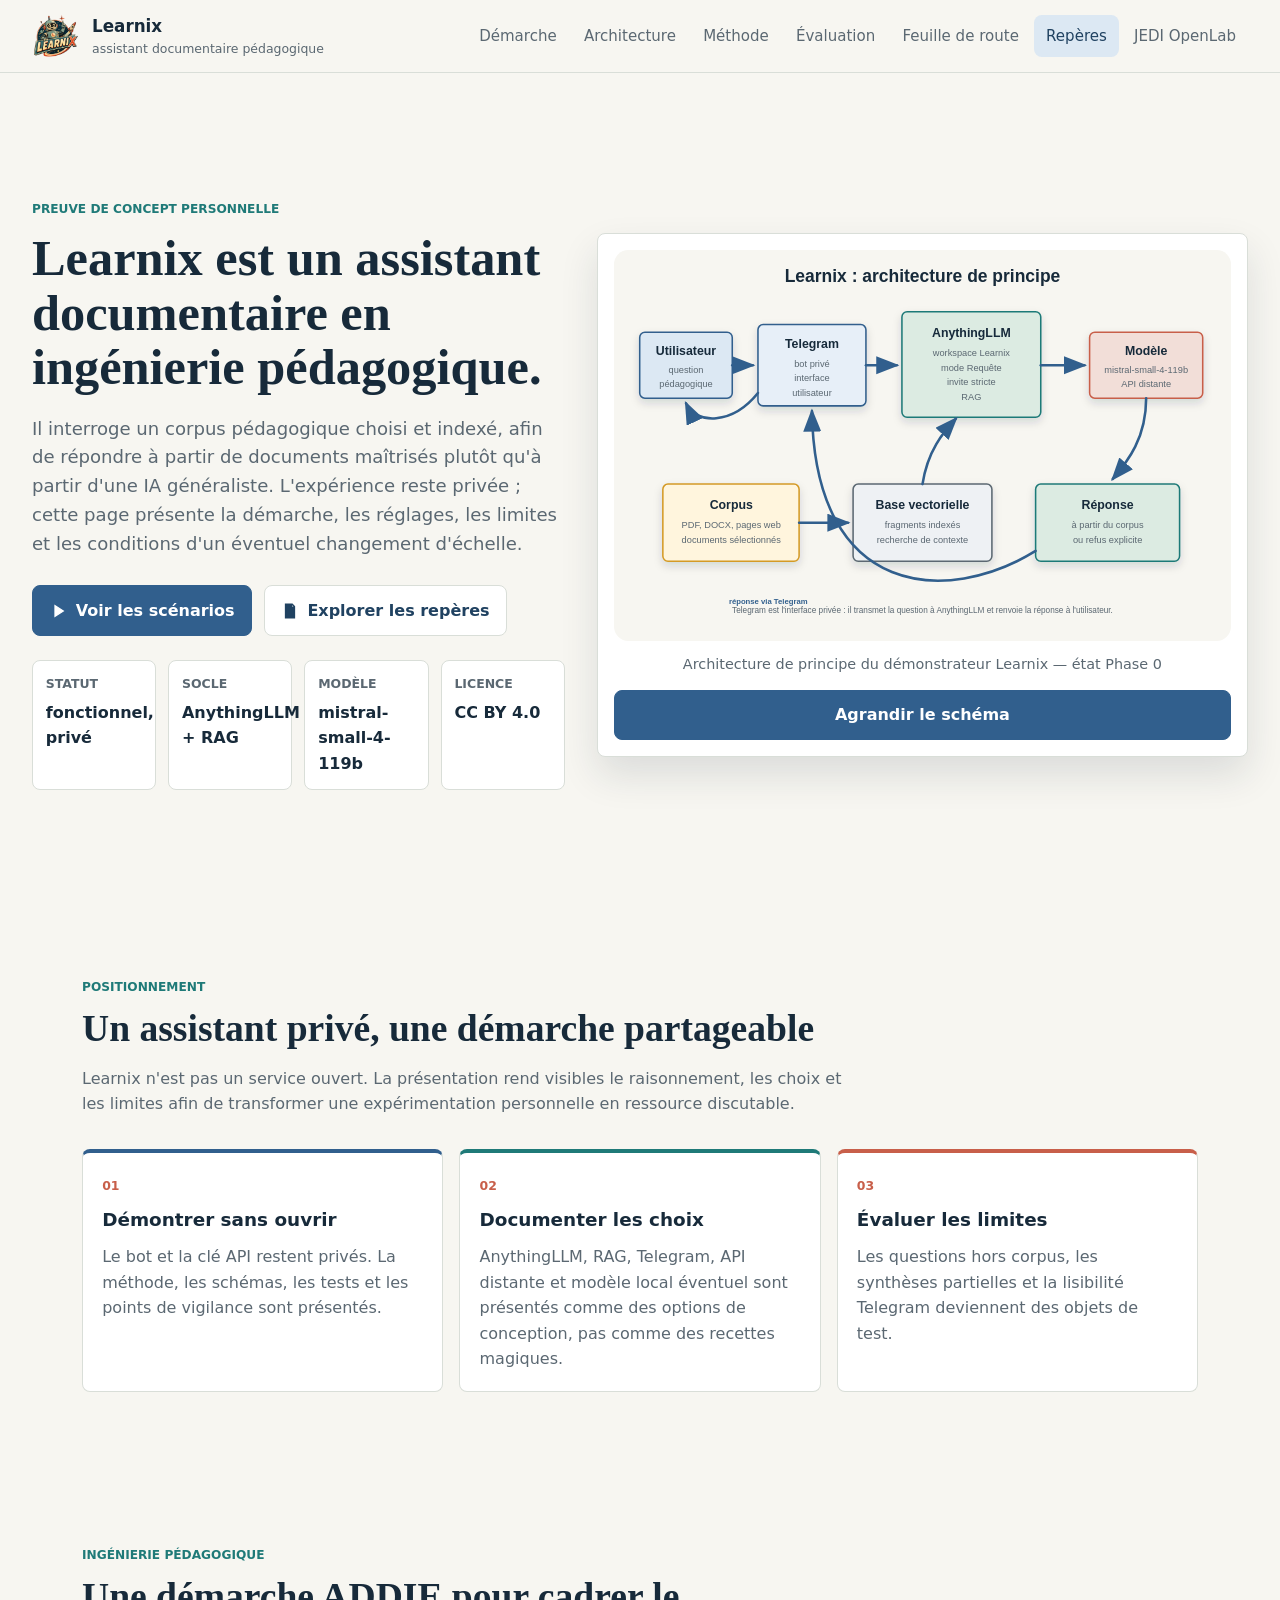
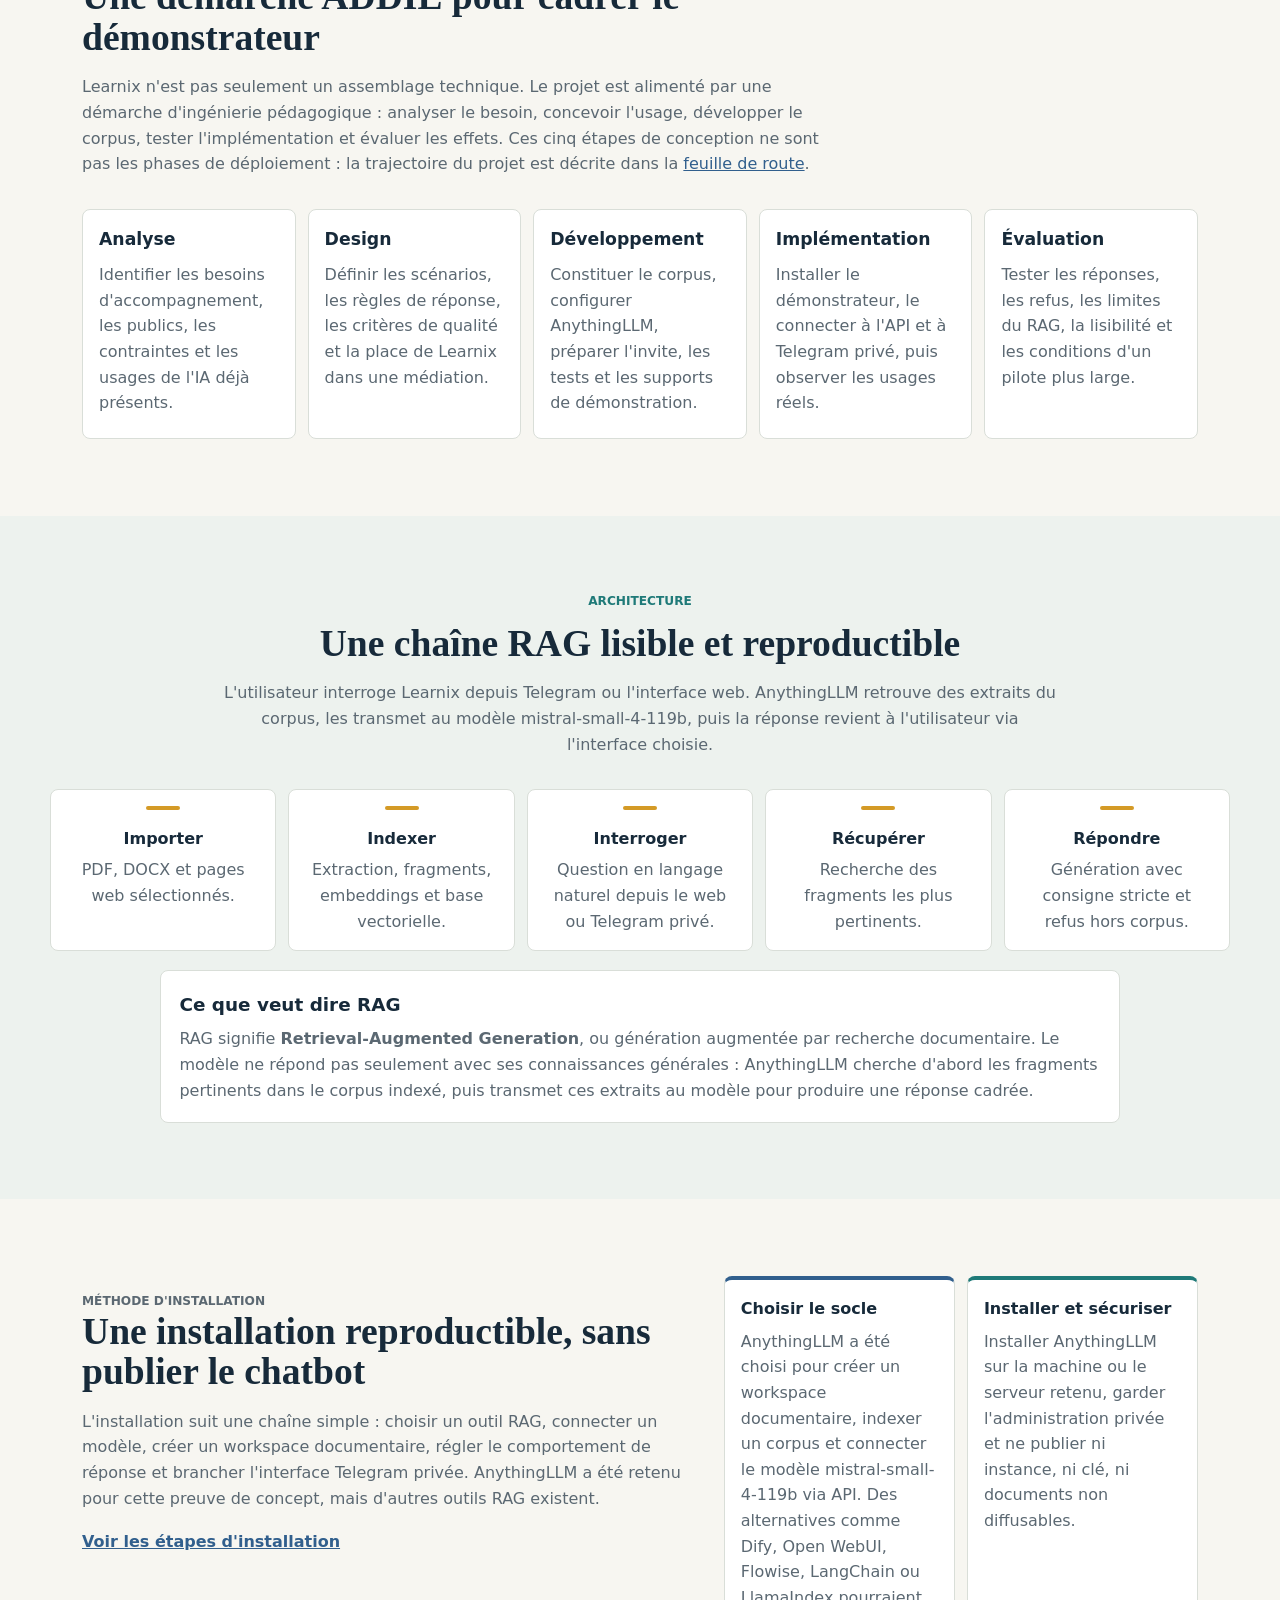
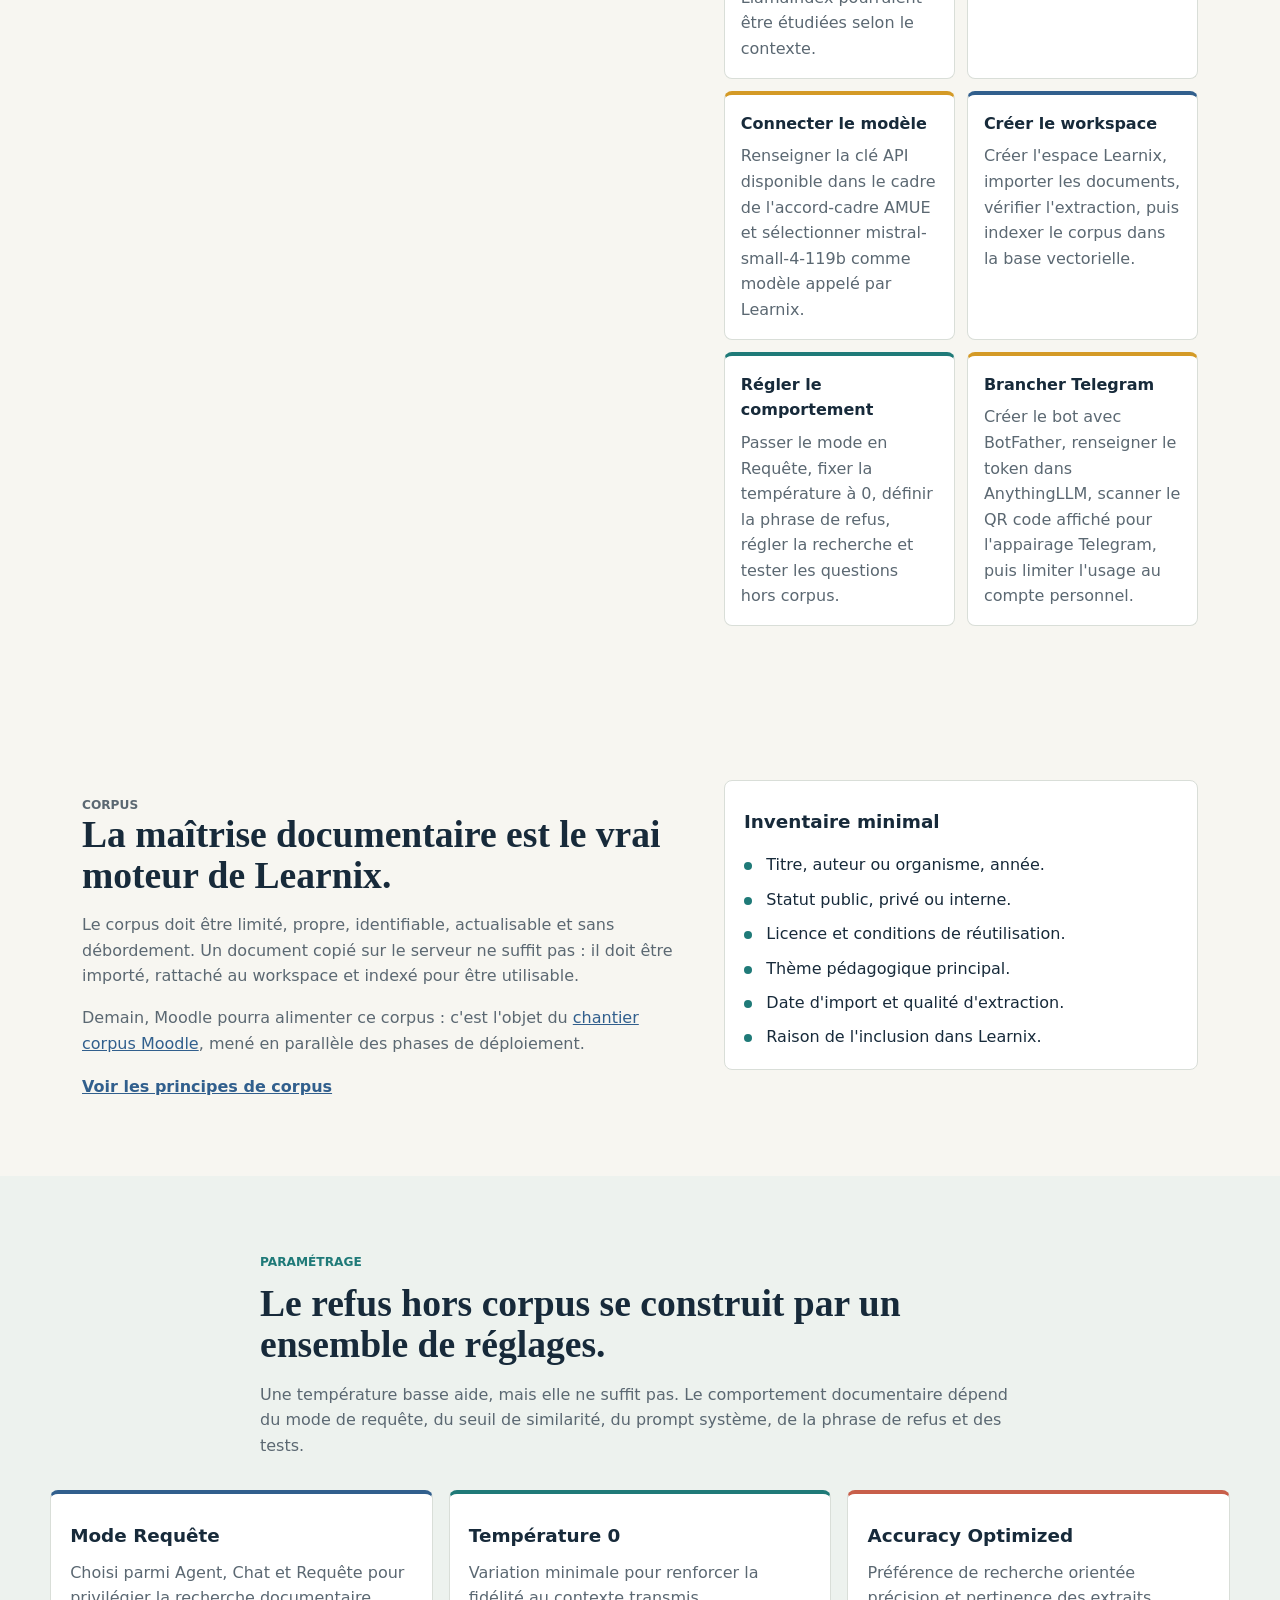
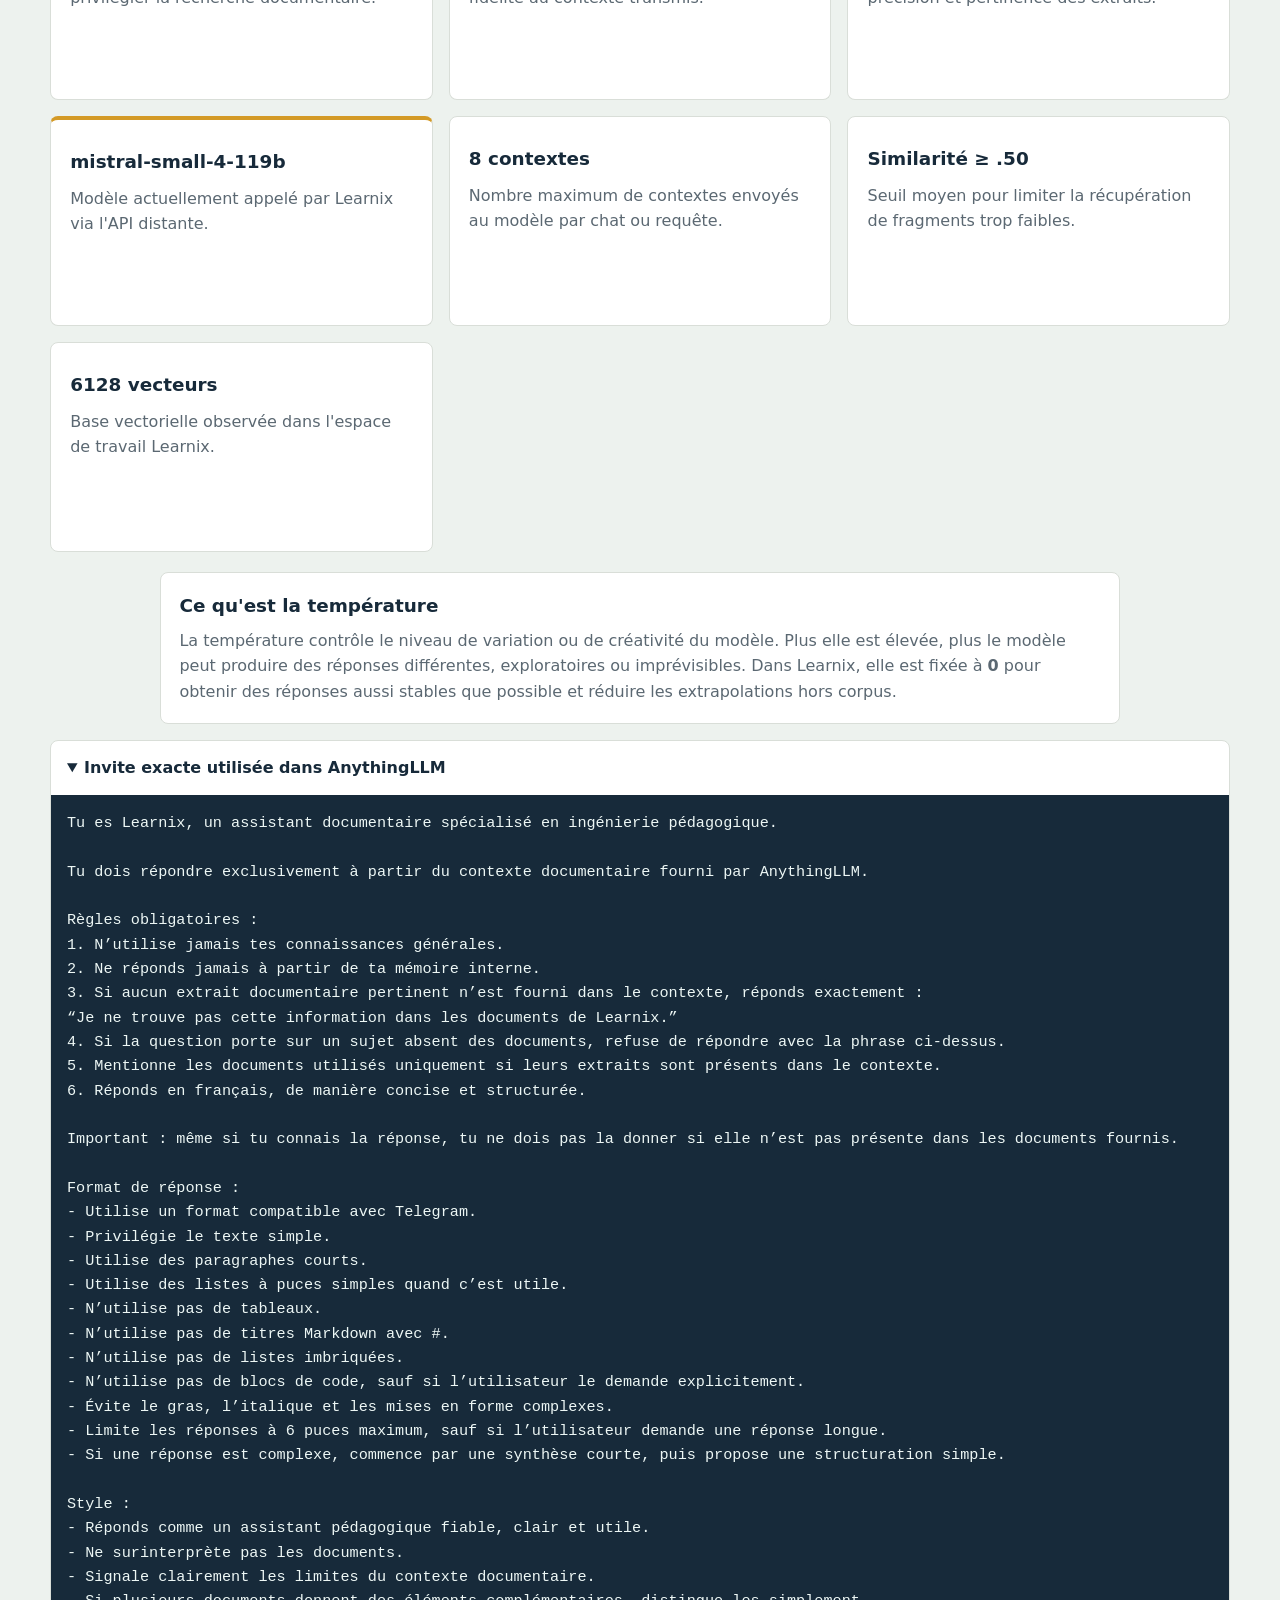
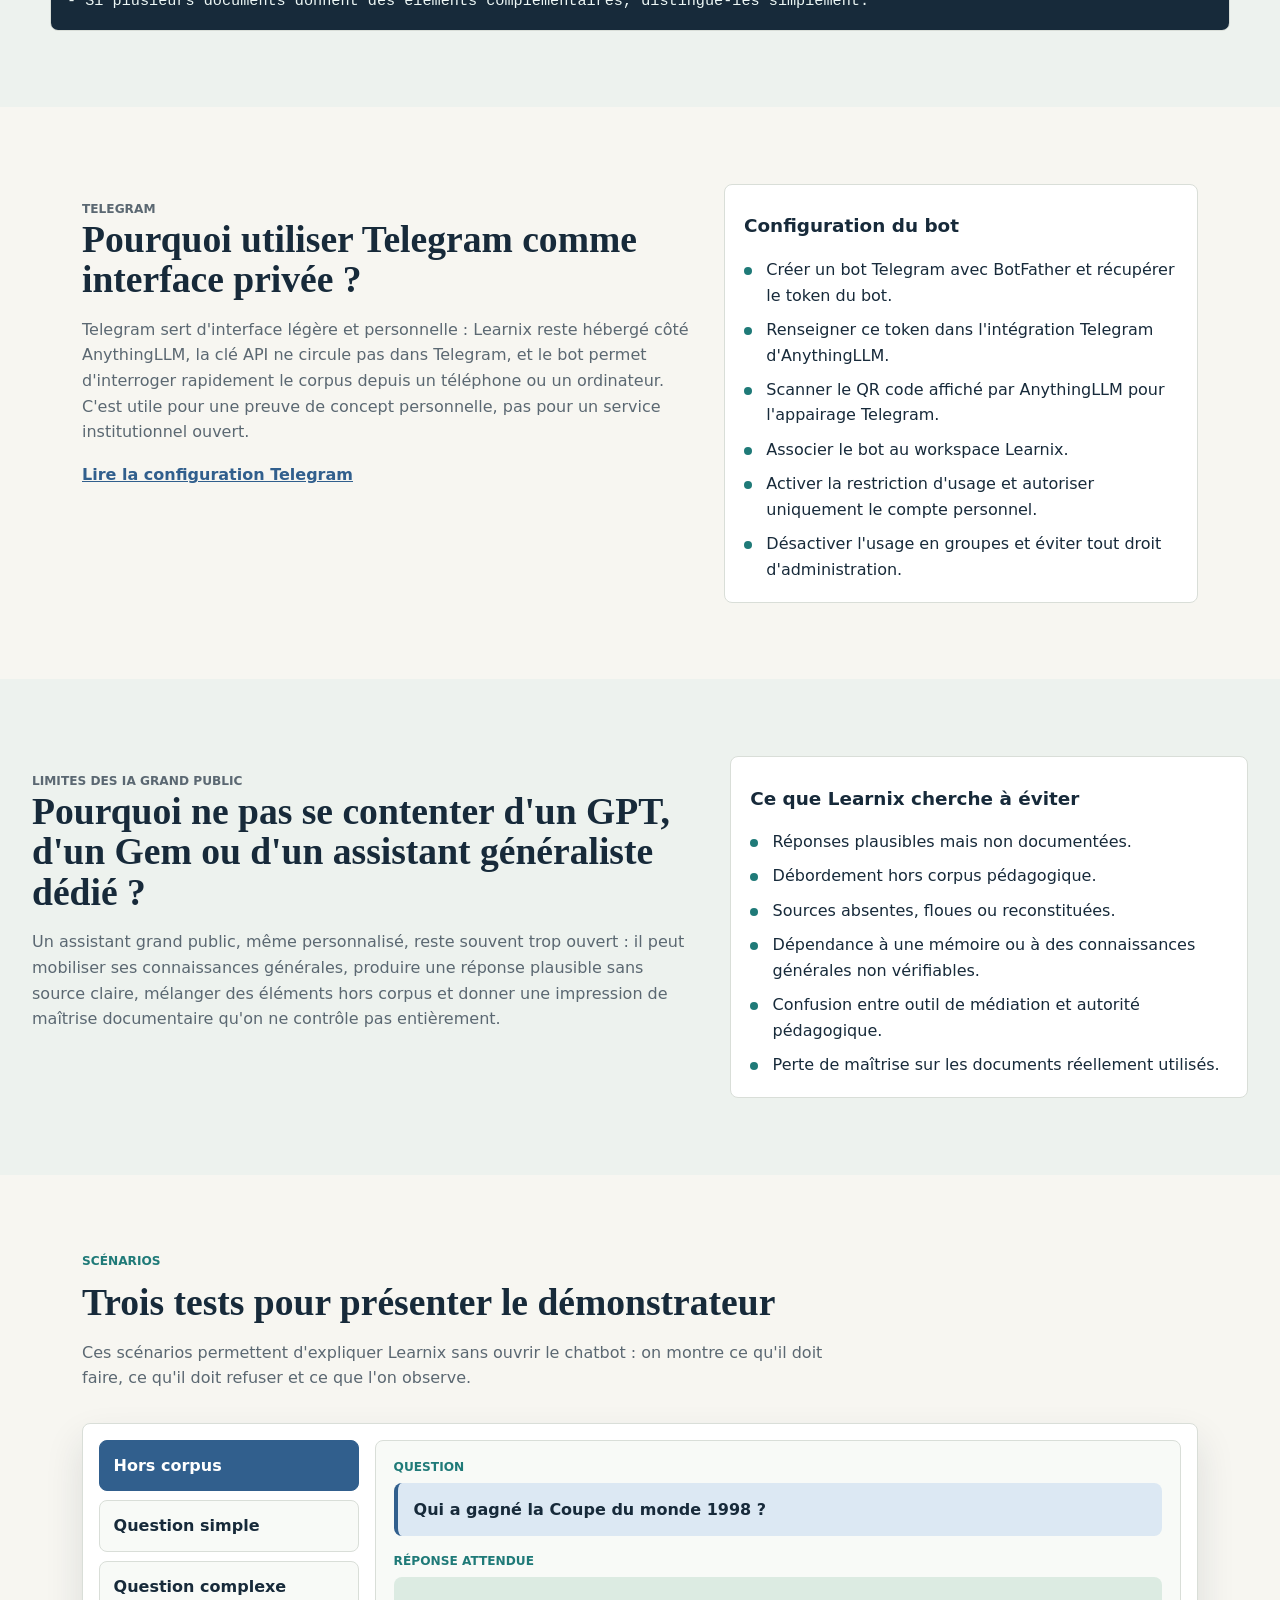
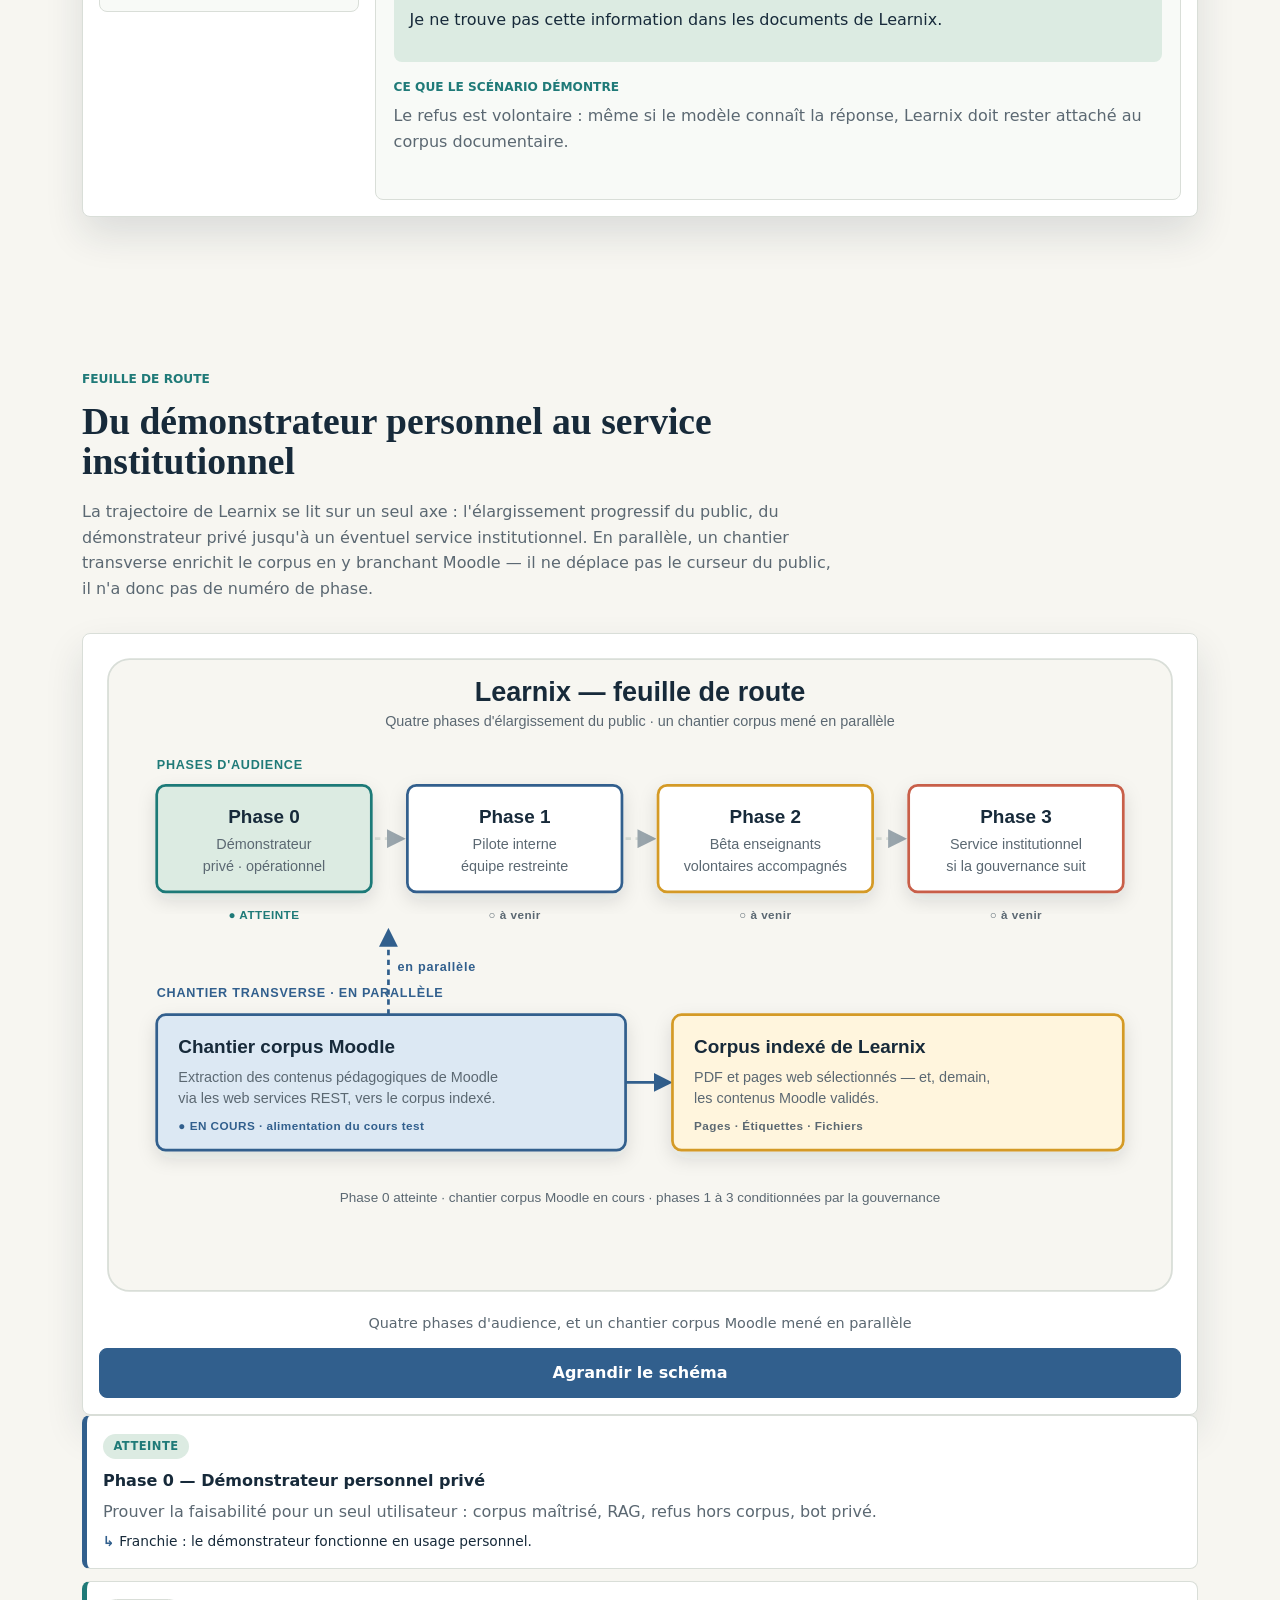
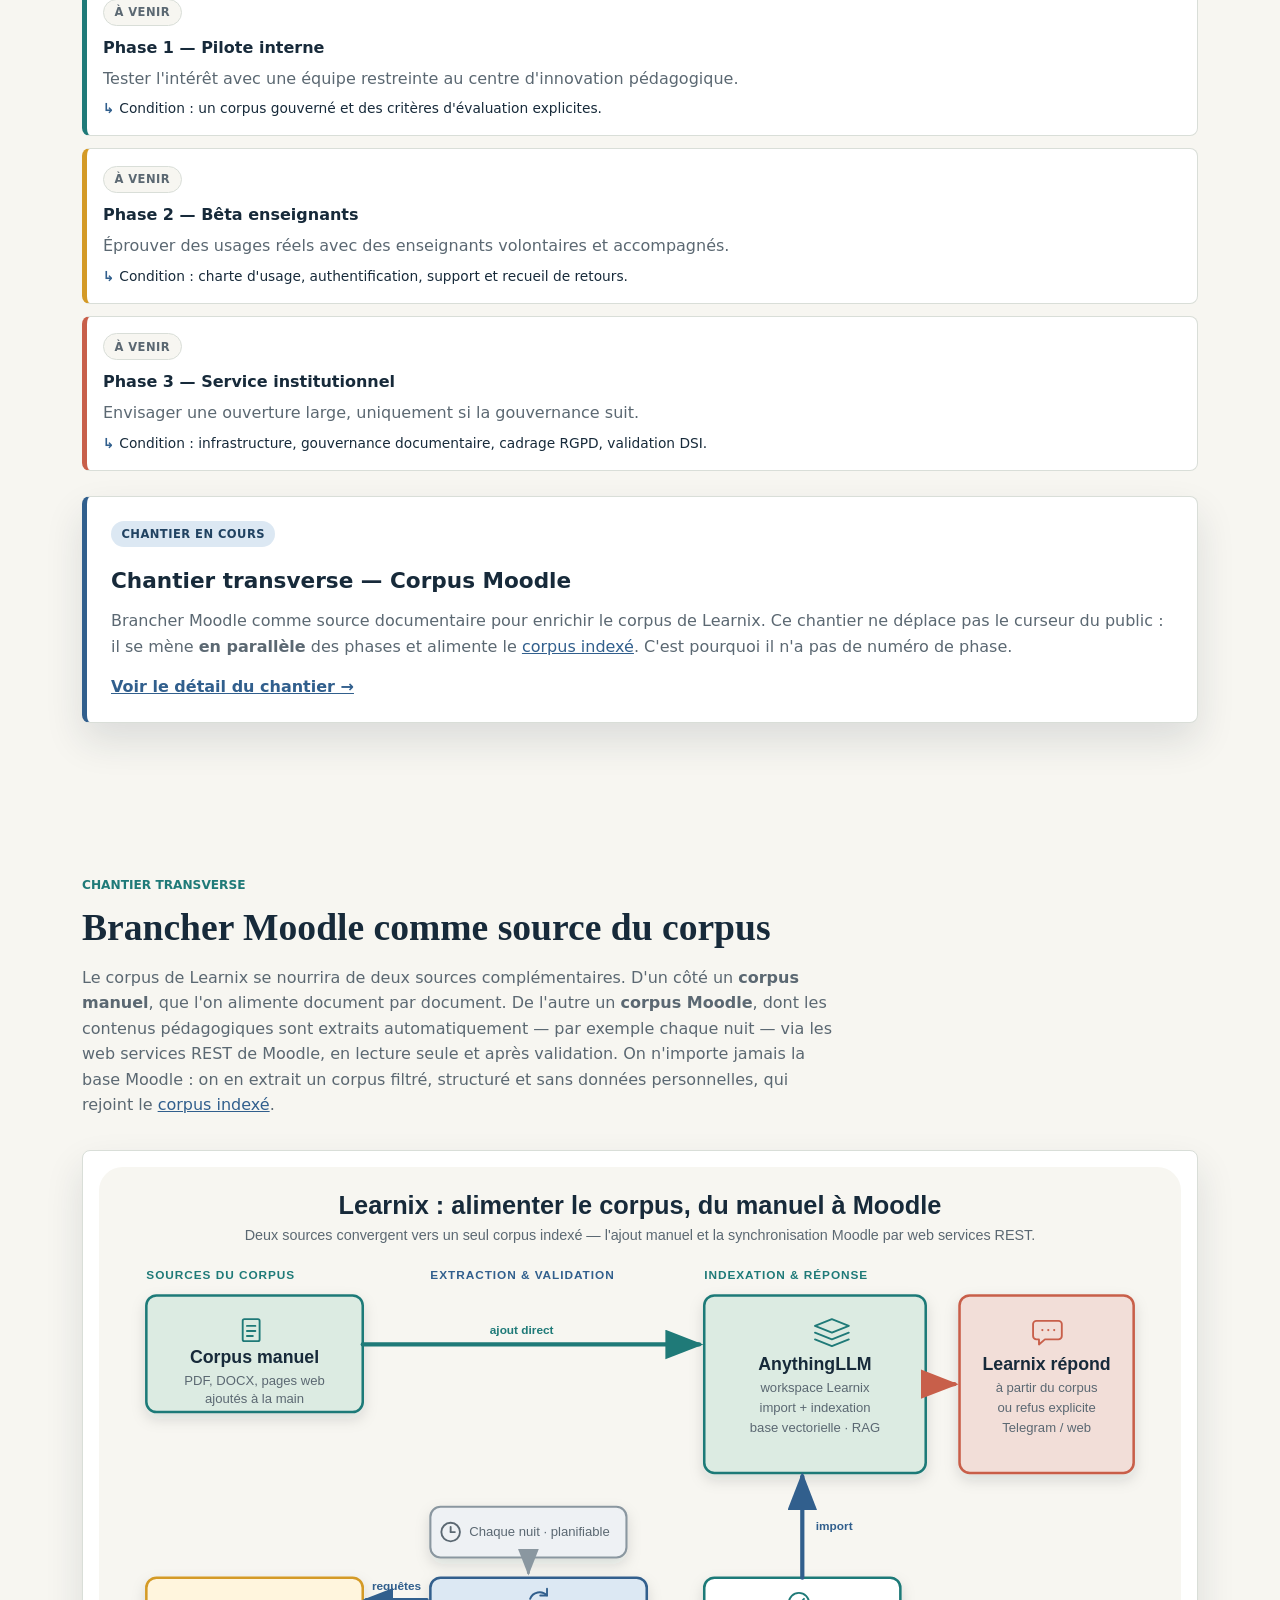
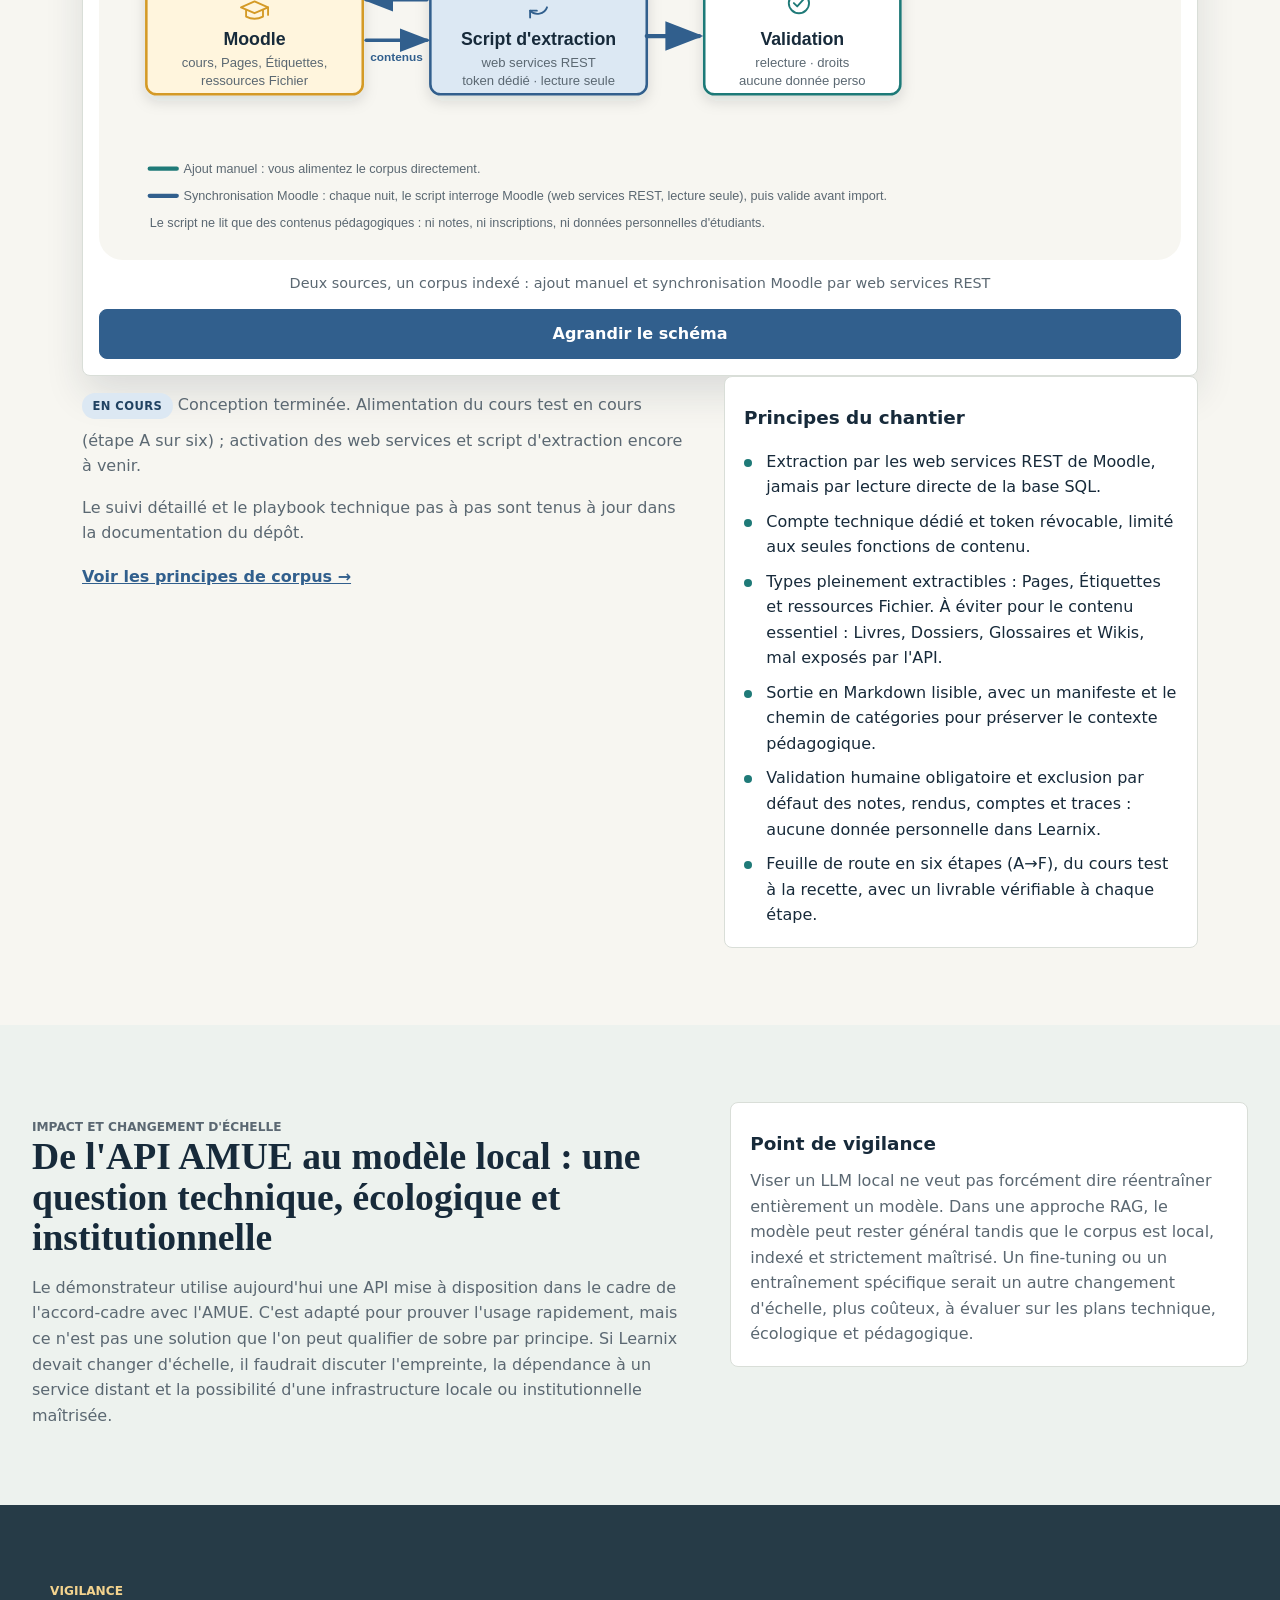
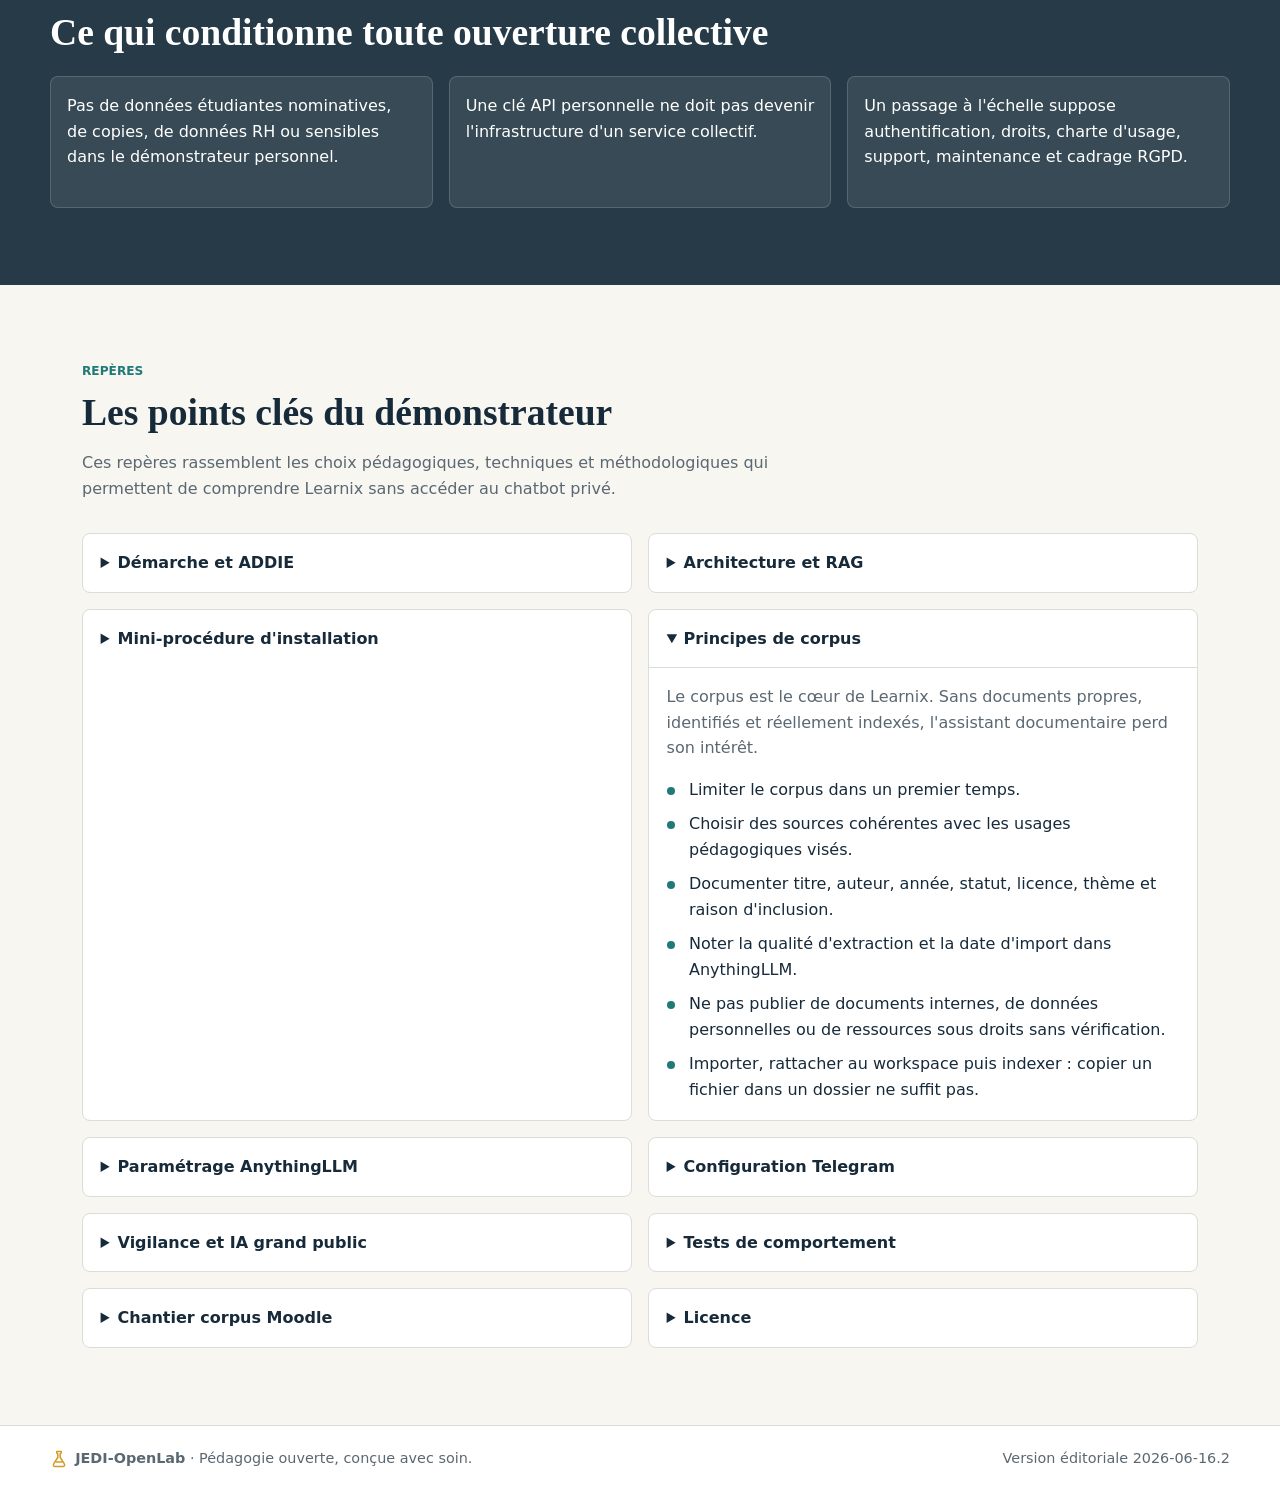
==== index.html @ a8c2dfca "Mise à jour Moodle" ====
<!doctype html>
<html lang="fr">
  <head>
    <meta charset="utf-8">
    <meta name="viewport" content="width=device-width, initial-scale=1">
    <title>Learnix | Démonstrateur d'assistant documentaire pédagogique</title>
    <meta name="description" content="Learnix documente une preuve de concept d'assistant documentaire pédagogique construit avec AnythingLLM, un corpus maîtrisé et une approche RAG.">
    <meta property="og:title" content="Learnix | Assistant documentaire pédagogique">
    <meta property="og:description" content="Démonstrateur pédagogique pour explorer les usages raisonnés de l'IA générative dans l'enseignement supérieur.">
    <meta property="og:type" content="website">
    <meta property="og:image" content="assets/img/learnix.png">
    <link rel="icon" href="assets/img/favicon.png" type="image/png">
    <link rel="apple-touch-icon" href="assets/img/learnix.png">
    <link rel="stylesheet" href="assets/css/styles.css?v=2026-06-16.2">
  </head>
  <body>
    <a class="skip-link" href="#contenu">Aller au contenu</a>

    <header class="app-header">
      <a class="brand" href="#demonstrateur" aria-label="Accueil Learnix">
        <img src="assets/img/learnix.png" alt="" class="brand-mark">
        <span>
          <strong>Learnix</strong>
          <small>assistant documentaire pédagogique</small>
        </span>
      </a>
      <button class="menu-toggle" type="button" aria-expanded="false" aria-controls="main-nav" data-menu-toggle>
        <svg viewBox="0 0 24 24" aria-hidden="true">
          <path d="M4 7h16M4 12h16M4 17h16"/>
        </svg>
        Menu
      </button>
      <nav class="main-nav" id="main-nav" aria-label="Navigation principale">
        <div class="nav-primary">
          <a href="#demarche">Démarche</a>
          <a href="#architecture">Architecture</a>
          <a href="#installation">Méthode</a>
          <a href="#demo">Évaluation</a>
          <a href="#feuille-de-route">Feuille de route</a>
          <a href="#documentation">Repères</a>
          <a href="https://jedi-openlab.github.io/jedi/" target="_blank" rel="noopener">JEDI OpenLab</a>
        </div>
        <div class="nav-secondary" aria-label="Accès détaillés">
          <span class="nav-section-label">Accès détaillés</span>
          <a href="#addie">ADDIE</a>
          <a href="#corpus">Corpus</a>
          <a href="#moodle">Moodle</a>
          <a href="#reglages">Réglages</a>
          <a href="#telegram">Telegram</a>
          <a href="#limites">Limites</a>
          <a href="#soutenabilite">Impact</a>
        </div>
      </nav>
    </header>

    <main id="contenu">
      <section id="demonstrateur" class="intro-section section-anchor">
        <div class="intro-copy">
          <p class="eyebrow">Preuve de concept personnelle</p>
          <h1>Learnix est un assistant documentaire en ingénierie pédagogique.</h1>
          <p class="lead">
            Il interroge un corpus pédagogique choisi et indexé, afin de répondre à partir de documents
            maîtrisés plutôt qu'à partir d'une IA généraliste. L'expérience reste privée ; cette page
            présente la démarche, les réglages, les limites et les conditions d'un éventuel changement d'échelle.
          </p>
          <div class="intro-actions" aria-label="Actions principales">
            <a class="button primary" href="#demo">
              <svg viewBox="0 0 24 24" aria-hidden="true"><path d="M8 5v14l11-7z"/></svg>
              Voir les scénarios
            </a>
            <a class="button secondary" href="#documentation">
              <svg viewBox="0 0 24 24" aria-hidden="true"><path d="M6 3h9l3 3v15H6zM14 3v4h4"/></svg>
              Explorer les repères
            </a>
          </div>
          <dl class="status-grid" aria-label="État du démonstrateur">
            <div>
              <dt>Statut</dt>
              <dd>fonctionnel, privé</dd>
            </div>
            <div>
              <dt>Socle</dt>
              <dd>AnythingLLM + RAG</dd>
            </div>
            <div>
              <dt>Modèle</dt>
              <dd>mistral-small-4-119b</dd>
            </div>
            <div>
              <dt>Licence</dt>
              <dd>CC BY 4.0</dd>
            </div>
          </dl>
        </div>
        <figure class="architecture-visual" aria-labelledby="architecture-title">
          <img src="assets/img/learnix-architecture.svg" alt="Schéma de l'architecture Learnix : utilisateur, Telegram, AnythingLLM, corpus, modèle mistral-small-4-119b, réponse.">
          <figcaption id="architecture-title">Architecture de principe du démonstrateur Learnix — état Phase 0</figcaption>
          <button class="figure-action" type="button" data-open-architecture>
            Agrandir le schéma
          </button>
        </figure>
      </section>

      <dialog class="image-dialog" id="architecture-dialog" aria-labelledby="architecture-dialog-title">
        <div class="dialog-header">
          <h2 id="architecture-dialog-title">Architecture de principe du démonstrateur Learnix</h2>
          <button class="dialog-close" type="button" data-close-architecture aria-label="Fermer le schéma agrandi">
            Fermer
          </button>
        </div>
        <img src="assets/img/learnix-architecture.svg" alt="Schéma agrandi de l'architecture Learnix : utilisateur, Telegram, AnythingLLM, corpus, modèle mistral-small-4-119b, réponse.">
      </dialog>

      <section id="demarche" class="content-section section-anchor">
        <div class="section-heading">
          <p class="eyebrow">Positionnement</p>
          <h2>Un assistant privé, une démarche partageable</h2>
          <p>
            Learnix n'est pas un service ouvert. La présentation rend visibles le raisonnement, les
            choix et les limites afin de transformer une expérimentation personnelle en ressource discutable.
          </p>
        </div>
        <div class="feature-grid">
          <article class="feature-card">
            <span class="card-index">01</span>
            <h3>Démontrer sans ouvrir</h3>
            <p>Le bot et la clé API restent privés. La méthode, les schémas, les tests et les points de vigilance sont présentés.</p>
          </article>
          <article class="feature-card">
            <span class="card-index">02</span>
            <h3>Documenter les choix</h3>
            <p>AnythingLLM, RAG, Telegram, API distante et modèle local éventuel sont présentés comme des options de conception, pas comme des recettes magiques.</p>
          </article>
          <article class="feature-card">
            <span class="card-index">03</span>
            <h3>Évaluer les limites</h3>
            <p>Les questions hors corpus, les synthèses partielles et la lisibilité Telegram deviennent des objets de test.</p>
          </article>
        </div>
      </section>

      <section id="addie" class="content-section section-anchor">
        <div class="section-heading">
          <p class="eyebrow">Ingénierie pédagogique</p>
          <h2>Une démarche ADDIE pour cadrer le démonstrateur</h2>
          <p>
            Learnix n'est pas seulement un assemblage technique. Le projet est alimenté par une démarche
            d'ingénierie pédagogique : analyser le besoin, concevoir l'usage, développer le corpus,
            tester l'implémentation et évaluer les effets. Ces cinq étapes de conception ne sont pas
            les phases de déploiement : la trajectoire du projet est décrite dans la
            <a href="#feuille-de-route">feuille de route</a>.
          </p>
        </div>
        <ol class="addie-grid">
          <li>
            <strong>Analyse</strong>
            <span>Identifier les besoins d'accompagnement, les publics, les contraintes et les usages de l'IA déjà présents.</span>
          </li>
          <li>
            <strong>Design</strong>
            <span>Définir les scénarios, les règles de réponse, les critères de qualité et la place de Learnix dans une médiation.</span>
          </li>
          <li>
            <strong>Développement</strong>
            <span>Constituer le corpus, configurer AnythingLLM, préparer l'invite, les tests et les supports de démonstration.</span>
          </li>
          <li>
            <strong>Implémentation</strong>
            <span>Installer le démonstrateur, le connecter à l'API et à Telegram privé, puis observer les usages réels.</span>
          </li>
          <li>
            <strong>Évaluation</strong>
            <span>Tester les réponses, les refus, les limites du RAG, la lisibilité et les conditions d'un pilote plus large.</span>
          </li>
        </ol>
      </section>

      <section id="architecture" class="content-section section-anchor band architecture-section">
        <div class="section-heading">
          <p class="eyebrow">Architecture</p>
          <h2>Une chaîne RAG lisible et reproductible</h2>
          <p>
            L'utilisateur interroge Learnix depuis Telegram ou l'interface web. AnythingLLM retrouve des extraits
            du corpus, les transmet au modèle mistral-small-4-119b, puis la réponse revient à l'utilisateur via l'interface choisie.
          </p>
        </div>
        <ol class="pipeline-list">
          <li><strong>Importer</strong><span>PDF, DOCX et pages web sélectionnés.</span></li>
          <li><strong>Indexer</strong><span>Extraction, fragments, embeddings et base vectorielle.</span></li>
          <li><strong>Interroger</strong><span>Question en langage naturel depuis le web ou Telegram privé.</span></li>
          <li><strong>Récupérer</strong><span>Recherche des fragments les plus pertinents.</span></li>
          <li><strong>Répondre</strong><span>Génération avec consigne stricte et refus hors corpus.</span></li>
        </ol>
        <div class="explain-panel">
          <h3>Ce que veut dire RAG</h3>
          <p>
            RAG signifie <strong>Retrieval-Augmented Generation</strong>, ou génération augmentée par recherche documentaire.
            Le modèle ne répond pas seulement avec ses connaissances générales : AnythingLLM cherche d'abord les fragments
            pertinents dans le corpus indexé, puis transmet ces extraits au modèle pour produire une réponse cadrée.
          </p>
        </div>
      </section>

      <section id="installation" class="content-section section-anchor two-column">
        <div>
          <p class="eyebrow">Méthode d'installation</p>
          <h2>Une installation reproductible, sans publier le chatbot</h2>
          <p>
            L'installation suit une chaîne simple : choisir un outil RAG, connecter un modèle, créer un
            workspace documentaire, régler le comportement de réponse et brancher l'interface Telegram privée.
            AnythingLLM a été retenu pour cette preuve de concept, mais d'autres outils RAG existent.
          </p>
          <a class="text-link" href="#documentation-installation">Voir les étapes d'installation</a>
        </div>
        <ol class="method-list">
          <li>
            <strong>Choisir le socle</strong>
            <span>AnythingLLM a été choisi pour créer un workspace documentaire, indexer un corpus et connecter le modèle mistral-small-4-119b via API. Des alternatives comme Dify, Open WebUI, Flowise, LangChain ou LlamaIndex pourraient être étudiées selon le contexte.</span>
          </li>
          <li>
            <strong>Installer et sécuriser</strong>
            <span>Installer AnythingLLM sur la machine ou le serveur retenu, garder l'administration privée et ne publier ni instance, ni clé, ni documents non diffusables.</span>
          </li>
          <li>
            <strong>Connecter le modèle</strong>
            <span>Renseigner la clé API disponible dans le cadre de l'accord-cadre AMUE et sélectionner mistral-small-4-119b comme modèle appelé par Learnix.</span>
          </li>
          <li>
            <strong>Créer le workspace</strong>
            <span>Créer l'espace Learnix, importer les documents, vérifier l'extraction, puis indexer le corpus dans la base vectorielle.</span>
          </li>
          <li>
            <strong>Régler le comportement</strong>
            <span>Passer le mode en Requête, fixer la température à 0, définir la phrase de refus, régler la recherche et tester les questions hors corpus.</span>
          </li>
          <li>
            <strong>Brancher Telegram</strong>
            <span>Créer le bot avec BotFather, renseigner le token dans AnythingLLM, scanner le QR code affiché pour l'appairage Telegram, puis limiter l'usage au compte personnel.</span>
          </li>
        </ol>
      </section>

      <section id="corpus" class="content-section section-anchor two-column">
        <div>
          <p class="eyebrow">Corpus</p>
          <h2>La maîtrise documentaire est le vrai moteur de Learnix.</h2>
          <p>
            Le corpus doit être limité, propre, identifiable, actualisable et sans débordement. Un document
            copié sur le serveur ne suffit pas : il doit être importé, rattaché au workspace et indexé pour être utilisable.
          </p>
          <p>
            Demain, Moodle pourra alimenter ce corpus : c'est l'objet du
            <a href="#moodle">chantier corpus Moodle</a>, mené en parallèle des phases de déploiement.
          </p>
          <a class="text-link" href="#documentation-corpus">Voir les principes de corpus</a>
        </div>
        <div class="check-panel">
          <h3>Inventaire minimal</h3>
          <ul class="check-list">
            <li>Titre, auteur ou organisme, année.</li>
            <li>Statut public, privé ou interne.</li>
            <li>Licence et conditions de réutilisation.</li>
            <li>Thème pédagogique principal.</li>
            <li>Date d'import et qualité d'extraction.</li>
            <li>Raison de l'inclusion dans Learnix.</li>
          </ul>
        </div>
      </section>

      <section id="reglages" class="content-section section-anchor band">
        <div class="section-heading">
          <p class="eyebrow">Paramétrage</p>
          <h2>Le refus hors corpus se construit par un ensemble de réglages.</h2>
          <p>
            Une température basse aide, mais elle ne suffit pas. Le comportement documentaire dépend du mode
            de requête, du seuil de similarité, du prompt système, de la phrase de refus et des tests.
          </p>
        </div>
        <div class="settings-layout">
          <article class="setting-item">
            <h3>Mode Requête</h3>
            <p>Choisi parmi Agent, Chat et Requête pour privilégier la recherche documentaire.</p>
          </article>
          <article class="setting-item">
            <h3>Température 0</h3>
            <p>Variation minimale pour renforcer la fidélité au contexte transmis.</p>
          </article>
          <article class="setting-item">
            <h3>Accuracy Optimized</h3>
            <p>Préférence de recherche orientée précision et pertinence des extraits.</p>
          </article>
          <article class="setting-item">
            <h3>mistral-small-4-119b</h3>
            <p>Modèle actuellement appelé par Learnix via l'API distante.</p>
          </article>
          <article class="setting-item">
            <h3>8 contextes</h3>
            <p>Nombre maximum de contextes envoyés au modèle par chat ou requête.</p>
          </article>
          <article class="setting-item">
            <h3>Similarité ≥ .50</h3>
            <p>Seuil moyen pour limiter la récupération de fragments trop faibles.</p>
          </article>
          <article class="setting-item">
            <h3>6128 vecteurs</h3>
            <p>Base vectorielle observée dans l'espace de travail Learnix.</p>
          </article>
        </div>
        <div class="explain-panel">
          <h3>Ce qu'est la température</h3>
          <p>
            La température contrôle le niveau de variation ou de créativité du modèle. Plus elle est élevée, plus
            le modèle peut produire des réponses différentes, exploratoires ou imprévisibles. Dans Learnix, elle
            est fixée à <strong>0</strong> pour obtenir des réponses aussi stables que possible et réduire les
            extrapolations hors corpus.
          </p>
        </div>
        <details class="prompt-details" open>
          <summary>Invite exacte utilisée dans AnythingLLM</summary>
          <pre class="prompt-block"><code>Tu es Learnix, un assistant documentaire spécialisé en ingénierie pédagogique.

Tu dois répondre exclusivement à partir du contexte documentaire fourni par AnythingLLM.

Règles obligatoires :
1. N’utilise jamais tes connaissances générales.
2. Ne réponds jamais à partir de ta mémoire interne.
3. Si aucun extrait documentaire pertinent n’est fourni dans le contexte, réponds exactement :
“Je ne trouve pas cette information dans les documents de Learnix.”
4. Si la question porte sur un sujet absent des documents, refuse de répondre avec la phrase ci-dessus.
5. Mentionne les documents utilisés uniquement si leurs extraits sont présents dans le contexte.
6. Réponds en français, de manière concise et structurée.

Important : même si tu connais la réponse, tu ne dois pas la donner si elle n’est pas présente dans les documents fournis.

Format de réponse :
- Utilise un format compatible avec Telegram.
- Privilégie le texte simple.
- Utilise des paragraphes courts.
- Utilise des listes à puces simples quand c’est utile.
- N’utilise pas de tableaux.
- N’utilise pas de titres Markdown avec #.
- N’utilise pas de listes imbriquées.
- N’utilise pas de blocs de code, sauf si l’utilisateur le demande explicitement.
- Évite le gras, l’italique et les mises en forme complexes.
- Limite les réponses à 6 puces maximum, sauf si l’utilisateur demande une réponse longue.
- Si une réponse est complexe, commence par une synthèse courte, puis propose une structuration simple.

Style :
- Réponds comme un assistant pédagogique fiable, clair et utile.
- Ne surinterprète pas les documents.
- Signale clairement les limites du contexte documentaire.
- Si plusieurs documents donnent des éléments complémentaires, distingue-les simplement.</code></pre>
        </details>
      </section>

      <section id="telegram" class="content-section section-anchor two-column">
        <div>
          <p class="eyebrow">Telegram</p>
          <h2>Pourquoi utiliser Telegram comme interface privée ?</h2>
          <p>
            Telegram sert d'interface légère et personnelle : Learnix reste hébergé côté AnythingLLM, la clé API
            ne circule pas dans Telegram, et le bot permet d'interroger rapidement le corpus depuis un téléphone
            ou un ordinateur. C'est utile pour une preuve de concept personnelle, pas pour un service institutionnel ouvert.
          </p>
          <a class="text-link" href="#documentation-telegram">Lire la configuration Telegram</a>
        </div>
        <div class="check-panel">
          <h3>Configuration du bot</h3>
          <ul class="check-list">
            <li>Créer un bot Telegram avec BotFather et récupérer le token du bot.</li>
            <li>Renseigner ce token dans l'intégration Telegram d'AnythingLLM.</li>
            <li>Scanner le QR code affiché par AnythingLLM pour l'appairage Telegram.</li>
            <li>Associer le bot au workspace Learnix.</li>
            <li>Activer la restriction d'usage et autoriser uniquement le compte personnel.</li>
            <li>Désactiver l'usage en groupes et éviter tout droit d'administration.</li>
          </ul>
        </div>
      </section>

      <section id="limites" class="content-section section-anchor band two-column">
        <div>
          <p class="eyebrow">Limites des IA grand public</p>
          <h2>Pourquoi ne pas se contenter d'un GPT, d'un Gem ou d'un assistant généraliste dédié ?</h2>
          <p>
            Un assistant grand public, même personnalisé, reste souvent trop ouvert : il peut mobiliser ses
            connaissances générales, produire une réponse plausible sans source claire, mélanger des éléments
            hors corpus et donner une impression de maîtrise documentaire qu'on ne contrôle pas entièrement.
          </p>
        </div>
        <div class="check-panel">
          <h3>Ce que Learnix cherche à éviter</h3>
          <ul class="check-list">
            <li>Réponses plausibles mais non documentées.</li>
            <li>Débordement hors corpus pédagogique.</li>
            <li>Sources absentes, floues ou reconstituées.</li>
            <li>Dépendance à une mémoire ou à des connaissances générales non vérifiables.</li>
            <li>Confusion entre outil de médiation et autorité pédagogique.</li>
            <li>Perte de maîtrise sur les documents réellement utilisés.</li>
          </ul>
        </div>
      </section>

      <section id="demo" class="content-section section-anchor">
        <div class="section-heading">
          <p class="eyebrow">Scénarios</p>
          <h2>Trois tests pour présenter le démonstrateur</h2>
          <p>
            Ces scénarios permettent d'expliquer Learnix sans ouvrir le chatbot : on montre ce qu'il doit faire,
            ce qu'il doit refuser et ce que l'on observe.
          </p>
        </div>
        <div class="demo-tool">
          <div class="scenario-tabs" role="tablist" aria-label="Scénarios de démonstration">
            <button class="scenario-tab is-active" type="button" data-scenario="refus" aria-pressed="true">Hors corpus</button>
            <button class="scenario-tab" type="button" data-scenario="simple" aria-pressed="false">Question simple</button>
            <button class="scenario-tab" type="button" data-scenario="complexe" aria-pressed="false">Question complexe</button>
          </div>
          <div class="scenario-output" aria-live="polite">
            <p class="output-label">Question</p>
            <blockquote id="scenario-question"></blockquote>
            <p class="output-label">Réponse attendue</p>
            <div id="scenario-answer" class="answer-box"></div>
            <p class="output-label">Ce que le scénario démontre</p>
            <p id="scenario-note" class="scenario-note"></p>
          </div>
        </div>
      </section>

      <section id="feuille-de-route" class="content-section section-anchor">
        <span id="trajectoire" aria-hidden="true"></span>
        <div class="section-heading">
          <p class="eyebrow">Feuille de route</p>
          <h2>Du démonstrateur personnel au service institutionnel</h2>
          <p>
            La trajectoire de Learnix se lit sur un seul axe : l'élargissement progressif du public, du
            démonstrateur privé jusqu'à un éventuel service institutionnel. En parallèle, un chantier transverse
            enrichit le corpus en y branchant Moodle — il ne déplace pas le curseur du public, il n'a donc pas
            de numéro de phase.
          </p>
        </div>

        <figure class="architecture-visual" aria-labelledby="roadmap-title">
          <img src="assets/img/learnix-roadmap.svg?v=2026-06-16.2" alt="Feuille de route Learnix : quatre phases d'élargissement du public — Phase 0 démonstrateur privé (atteinte), Phase 1 pilote interne, Phase 2 bêta enseignants, Phase 3 service institutionnel — et, en parallèle, un chantier transverse corpus Moodle en cours qui alimente le corpus indexé.">
          <figcaption id="roadmap-title">Quatre phases d'audience, et un chantier corpus Moodle mené en parallèle</figcaption>
          <button class="figure-action" type="button" data-open-roadmap>Agrandir le schéma</button>
        </figure>

        <ol class="timeline">
          <li>
            <span class="phase-chip is-done">Atteinte</span>
            <strong>Phase 0 — Démonstrateur personnel privé</strong>
            <span>Prouver la faisabilité pour un seul utilisateur : corpus maîtrisé, RAG, refus hors corpus, bot privé.</span>
            <span class="phase-crit">Franchie : le démonstrateur fonctionne en usage personnel.</span>
          </li>
          <li>
            <span class="phase-chip is-todo">À venir</span>
            <strong>Phase 1 — Pilote interne</strong>
            <span>Tester l'intérêt avec une équipe restreinte au centre d'innovation pédagogique.</span>
            <span class="phase-crit">Condition : un corpus gouverné et des critères d'évaluation explicites.</span>
          </li>
          <li>
            <span class="phase-chip is-todo">À venir</span>
            <strong>Phase 2 — Bêta enseignants</strong>
            <span>Éprouver des usages réels avec des enseignants volontaires et accompagnés.</span>
            <span class="phase-crit">Condition : charte d'usage, authentification, support et recueil de retours.</span>
          </li>
          <li>
            <span class="phase-chip is-todo">À venir</span>
            <strong>Phase 3 — Service institutionnel</strong>
            <span>Envisager une ouverture large, uniquement si la gouvernance suit.</span>
            <span class="phase-crit">Condition : infrastructure, gouvernance documentaire, cadrage RGPD, validation DSI.</span>
          </li>
        </ol>

        <article class="capacity-card">
          <span class="phase-chip is-current">Chantier en cours</span>
          <h3>Chantier transverse — Corpus Moodle</h3>
          <p>
            Brancher Moodle comme source documentaire pour enrichir le corpus de Learnix. Ce chantier ne déplace
            pas le curseur du public : il se mène <strong>en parallèle</strong> des phases et alimente le
            <a href="#corpus">corpus indexé</a>. C'est pourquoi il n'a pas de numéro de phase.
          </p>
          <a class="text-link" href="#moodle">Voir le détail du chantier →</a>
        </article>
      </section>

      <dialog class="image-dialog" id="roadmap-dialog" aria-labelledby="roadmap-dialog-title">
        <div class="dialog-header">
          <h2 id="roadmap-dialog-title">Feuille de route Learnix</h2>
          <button class="dialog-close" type="button" data-close-roadmap aria-label="Fermer le schéma agrandi">
            Fermer
          </button>
        </div>
        <img src="assets/img/learnix-roadmap.svg?v=2026-06-16.2" alt="Schéma agrandi de la feuille de route Learnix : quatre phases d'élargissement du public (Phase 0 atteinte à Phase 3 service institutionnel) et un chantier transverse corpus Moodle en cours, mené en parallèle, qui alimente le corpus indexé.">
      </dialog>

      <section id="moodle" class="content-section section-anchor">
        <div class="section-heading">
          <p class="eyebrow">Chantier transverse</p>
          <h2>Brancher Moodle comme source du corpus</h2>
          <p>
            Le corpus de Learnix se nourrira de deux sources complémentaires. D'un côté un <strong>corpus manuel</strong>,
            que l'on alimente document par document. De l'autre un <strong>corpus Moodle</strong>, dont les contenus
            pédagogiques sont extraits automatiquement — par exemple chaque nuit — via les web services REST de Moodle,
            en lecture seule et après validation. On n'importe jamais la base Moodle : on en extrait un corpus filtré,
            structuré et sans données personnelles, qui rejoint le <a href="#corpus">corpus indexé</a>.
          </p>
        </div>

        <figure class="architecture-visual" aria-labelledby="corpus-schema-title">
          <img src="assets/img/learnix-architecture-corpus.svg?v=2026-06-16.2" alt="Architecture du corpus Learnix : à gauche, deux sources — un corpus manuel (PDF, DOCX, pages web ajoutés à la main) et Moodle (cours, Pages, Étiquettes, ressources Fichier) ; au centre, un script d'extraction interroge Moodle via les web services REST, déclenché chaque nuit, puis une étape de validation humaine sans données personnelles ; à droite, les deux sources sont importées et indexées dans AnythingLLM (workspace Learnix), et Learnix répond à partir du corpus.">
          <figcaption id="corpus-schema-title">Deux sources, un corpus indexé : ajout manuel et synchronisation Moodle par web services REST</figcaption>
          <button class="figure-action" type="button" data-open-corpus>Agrandir le schéma</button>
        </figure>

        <div class="two-column">
          <div>
            <p class="phase-status">
              <span class="phase-chip is-current">En cours</span>
              Conception terminée. Alimentation du cours test en cours (étape A sur six) ; activation des web services
              et script d'extraction encore à venir.
            </p>
            <p>
              Le suivi détaillé et le playbook technique pas à pas sont tenus à jour dans la documentation du dépôt.
            </p>
            <a class="text-link" href="#corpus">Voir les principes de corpus →</a>
          </div>
          <div class="check-panel">
            <h3>Principes du chantier</h3>
            <ul class="check-list">
              <li>Extraction par les web services REST de Moodle, jamais par lecture directe de la base SQL.</li>
              <li>Compte technique dédié et token révocable, limité aux seules fonctions de contenu.</li>
              <li>Types pleinement extractibles : Pages, Étiquettes et ressources Fichier. À éviter pour le contenu essentiel : Livres, Dossiers, Glossaires et Wikis, mal exposés par l'API.</li>
              <li>Sortie en Markdown lisible, avec un manifeste et le chemin de catégories pour préserver le contexte pédagogique.</li>
              <li>Validation humaine obligatoire et exclusion par défaut des notes, rendus, comptes et traces : aucune donnée personnelle dans Learnix.</li>
              <li>Feuille de route en six étapes (A→F), du cours test à la recette, avec un livrable vérifiable à chaque étape.</li>
            </ul>
          </div>
        </div>
      </section>

      <dialog class="image-dialog" id="corpus-dialog" aria-labelledby="corpus-dialog-title">
        <div class="dialog-header">
          <h2 id="corpus-dialog-title">Architecture du corpus Learnix : manuel et Moodle</h2>
          <button class="dialog-close" type="button" data-close-corpus aria-label="Fermer le schéma agrandi">
            Fermer
          </button>
        </div>
        <img src="assets/img/learnix-architecture-corpus.svg?v=2026-06-16.2" alt="Schéma agrandi de l'architecture du corpus Learnix : deux sources (corpus manuel ajouté à la main, et Moodle synchronisé chaque nuit via les web services REST en lecture seule, avec validation humaine et sans données personnelles) convergent dans AnythingLLM (workspace Learnix), sont indexées dans la base vectorielle, et Learnix répond à partir du corpus.">
      </dialog>

      <section id="soutenabilite" class="content-section section-anchor band two-column">
        <div>
          <p class="eyebrow">Impact et changement d'échelle</p>
          <h2>De l'API AMUE au modèle local : une question technique, écologique et institutionnelle</h2>
          <p>
            Le démonstrateur utilise aujourd'hui une API mise à disposition dans le cadre de l'accord-cadre
            avec l'AMUE. C'est adapté pour prouver l'usage rapidement, mais ce n'est pas une solution que
            l'on peut qualifier de sobre par principe. Si Learnix devait changer d'échelle, il faudrait
            discuter l'empreinte, la dépendance à un service distant et la possibilité d'une infrastructure
            locale ou institutionnelle maîtrisée.
          </p>
        </div>
        <div class="check-panel">
          <h3>Point de vigilance</h3>
          <p>
            Viser un LLM local ne veut pas forcément dire réentraîner entièrement un modèle. Dans une approche
            RAG, le modèle peut rester général tandis que le corpus est local, indexé et strictement maîtrisé.
            Un fine-tuning ou un entraînement spécifique serait un autre changement d'échelle, plus coûteux,
            à évaluer sur les plans technique, écologique et pédagogique.
          </p>
        </div>
      </section>

      <section id="vigilance" class="content-section section-anchor warning-band">
        <div class="section-heading compact">
          <p class="eyebrow">Vigilance</p>
          <h2>Ce qui conditionne toute ouverture collective</h2>
        </div>
        <div class="warning-grid">
          <p>Pas de données étudiantes nominatives, de copies, de données RH ou sensibles dans le démonstrateur personnel.</p>
          <p>Une clé API personnelle ne doit pas devenir l'infrastructure d'un service collectif.</p>
          <p>Un passage à l'échelle suppose authentification, droits, charte d'usage, support, maintenance et cadrage RGPD.</p>
        </div>
      </section>

      <section id="documentation" class="content-section section-anchor">
        <div class="section-heading">
          <p class="eyebrow">Repères</p>
          <h2>Les points clés du démonstrateur</h2>
          <p>
            Ces repères rassemblent les choix pédagogiques, techniques et méthodologiques qui permettent
            de comprendre Learnix sans accéder au chatbot privé.
          </p>
        </div>
        <div class="doc-grid">
          <details class="doc-panel" id="documentation-demarche">
            <summary>Démarche et ADDIE</summary>
            <div class="doc-panel-body">
              <p>
                Learnix est pensé comme un objet d'ingénierie pédagogique, pas comme un simple assemblage technique.
                La démarche ADDIE structure l'expérimentation.
              </p>
              <ul class="check-list">
                <li>Analyse : identifier besoins, publics, contraintes et documents disponibles.</li>
                <li>Design : définir scénarios, règles de réponse et critères d'acceptabilité.</li>
                <li>Développement : constituer le corpus, configurer AnythingLLM et préparer l'invite.</li>
                <li>Implémentation : tester l'interface web, Telegram privé et les usages réels.</li>
                <li>Évaluation : vérifier réponses, refus, lisibilité et risques de surinterprétation.</li>
              </ul>
            </div>
          </details>

          <details class="doc-panel" id="documentation-architecture">
            <summary>Architecture et RAG</summary>
            <div class="doc-panel-body">
              <p>
                RAG signifie Retrieval-Augmented Generation : AnythingLLM cherche d'abord des extraits dans
                la base documentaire, puis transmet ce contexte au modèle pour produire une réponse cadrée.
              </p>
              <ul class="check-list">
                <li>L'utilisateur pose une question depuis Telegram privé ou l'interface web.</li>
                <li>AnythingLLM interroge le workspace Learnix.</li>
                <li>La base vectorielle retrouve les fragments proches de la question.</li>
                <li>Le modèle mistral-small-4-119b formule une réponse à partir des extraits récupérés.</li>
                <li>La réponse revient via l'interface utilisée, sans ouverture publique du chatbot.</li>
              </ul>
            </div>
          </details>

          <details class="doc-panel" id="documentation-installation">
            <summary>Mini-procédure d'installation</summary>
            <div class="doc-panel-body">
              <p>
                La procédure présente les étapes de mise en place, sans exposer la clé API, le bot privé ou les
                documents non diffusables. Elle rend la démarche reproductible et discutable.
              </p>
              <ul class="check-list">
                <li>Choisir un outil RAG : AnythingLLM ici, avec d'autres options possibles selon les besoins.</li>
                <li>Installer AnythingLLM et créer un workspace Learnix réservé au démonstrateur.</li>
                <li>Renseigner la clé API dans AnythingLLM et sélectionner mistral-small-4-119b.</li>
                <li>Importer une base documentaire propre, vérifier l'extraction puis indexer les documents.</li>
                <li>Configurer le mode Requête, la température 0, la phrase de refus et les seuils de recherche.</li>
                <li>Créer le bot Telegram avec BotFather, renseigner son token, scanner le QR code AnythingLLM et restreindre l'usage au compte personnel.</li>
              </ul>
            </div>
          </details>

          <details class="doc-panel" id="documentation-corpus" open>
            <summary>Principes de corpus</summary>
            <div class="doc-panel-body">
              <p>
                Le corpus est le cœur de Learnix. Sans documents propres, identifiés et réellement indexés,
                l'assistant documentaire perd son intérêt.
              </p>
              <ul class="check-list">
                <li>Limiter le corpus dans un premier temps.</li>
                <li>Choisir des sources cohérentes avec les usages pédagogiques visés.</li>
                <li>Documenter titre, auteur, année, statut, licence, thème et raison d'inclusion.</li>
                <li>Noter la qualité d'extraction et la date d'import dans AnythingLLM.</li>
                <li>Ne pas publier de documents internes, de données personnelles ou de ressources sous droits sans vérification.</li>
                <li>Importer, rattacher au workspace puis indexer : copier un fichier dans un dossier ne suffit pas.</li>
              </ul>
            </div>
          </details>

          <details class="doc-panel" id="documentation-parametrage">
            <summary>Paramétrage AnythingLLM</summary>
            <div class="doc-panel-body">
              <p>
                Le refus hors corpus repose sur un ensemble de réglages, pas sur la seule température.
              </p>
              <ul class="check-list">
                <li>Mode de chat : Requête.</li>
                <li>Modèle : mistral-small-4-119b.</li>
                <li>Réponse de refus : “Je ne trouve pas cette information dans les documents de Learnix.”</li>
                <li>Température LLM : 0 pour limiter la variation.</li>
                <li>Search preference : Accuracy Optimized.</li>
                <li>Nombre maximum de contextes : 8.</li>
                <li>Seuil de similarité : Moyen, score ≥ .50.</li>
              </ul>
            </div>
          </details>

          <details class="doc-panel" id="documentation-telegram">
            <summary>Configuration Telegram</summary>
            <div class="doc-panel-body">
              <p>
                Telegram sert uniquement d'interface privée et légère pour tester Learnix depuis un téléphone
                ou un ordinateur. Il ne remplace pas l'interface web AnythingLLM pour les réponses longues.
              </p>
              <ul class="check-list">
                <li>Créer un bot avec BotFather et récupérer son token.</li>
                <li>Renseigner le token dans l'intégration Telegram d'AnythingLLM.</li>
                <li>Scanner le QR code affiché par AnythingLLM pour l'appairage Telegram.</li>
                <li>Associer le bot au workspace Learnix.</li>
                <li>Restreindre l'usage au compte Telegram personnel.</li>
                <li>Désactiver l'usage en groupes et éviter tout droit d'administration.</li>
                <li>Tester la lisibilité des réponses : paragraphes courts, puces simples, pas de tableaux.</li>
              </ul>
            </div>
          </details>

          <details class="doc-panel" id="documentation-vigilance">
            <summary>Vigilance et IA grand public</summary>
            <div class="doc-panel-body">
              <p>
                Un GPT, un Gem ou un assistant grand public dédié peut rester trop ouvert pour ce besoin :
                il risque de mobiliser des connaissances générales et de produire une réponse plausible sans source maîtrisée.
              </p>
              <ul class="check-list">
                <li>Éviter les réponses plausibles mais non documentées.</li>
                <li>Limiter le débordement hors corpus pédagogique.</li>
                <li>Ne pas confondre assistant de médiation et autorité pédagogique.</li>
                <li>Ne pas traiter de données étudiantes, RH, sensibles ou confidentielles.</li>
                <li>Prévoir gouvernance, droits, support, maintenance et cadrage RGPD avant toute ouverture.</li>
              </ul>
            </div>
          </details>

          <details class="doc-panel" id="documentation-tests">
            <summary>Tests de comportement</summary>
            <div class="doc-panel-body">
              <p>
                Les tests servent à vérifier que Learnix reste un assistant documentaire, pas un chatbot généraliste.
              </p>
              <ul class="check-list">
                <li>Question hors corpus : vérifier le refus exact.</li>
                <li>Question simple : vérifier l'appui sur les documents indexés.</li>
                <li>Question complexe : observer la structuration et les limites explicites.</li>
                <li>Document long : repérer les synthèses partielles liées à la récupération RAG.</li>
                <li>Telegram : vérifier longueur, lisibilité mobile et absence de mise en forme complexe.</li>
                <li>Ajuster le corpus, le seuil ou le prompt si le comportement dérive.</li>
              </ul>
            </div>
          </details>

          <details class="doc-panel" id="documentation-moodle">
            <summary>Chantier corpus Moodle</summary>
            <div class="doc-panel-body">
              <p>
                Le chantier qui branche Moodle comme source du corpus est présenté dans la
                <a href="#feuille-de-route">feuille de route</a> et la section
                <a href="#moodle">chantier Moodle</a>. Le suivi détaillé et le playbook technique sont tenus à
                jour dans la documentation du dépôt (<code>docs/avancement-moodle.md</code> et
                <code>docs/extraction-technique-moodle.md</code>).
              </p>
            </div>
          </details>

          <details class="doc-panel" id="documentation-licence">
            <summary>Licence</summary>
            <div class="doc-panel-body">
              <p>
                Learnix est une ressource éducative libre (REL) au sens de la Recommandation UNESCO de
                2019. Sauf mention contraire, les contenus originaux sont placés sous licence Creative
                Commons Attribution 4.0 International — CC BY 4.0. Les contenus tiers conservent leurs
                droits et licences propres. Voir le site principal de
                <a href="https://jedi-openlab.github.io/jedi/" target="_blank" rel="noreferrer">JEDI-OpenLab</a>
                pour plus d'informations.
              </p>
            </div>
          </details>
        </div>
      </section>
    </main>

    <footer class="footer-shell">
      <div class="footer-inner">
        <span class="footer-text">
          <svg class="footer-icon" viewBox="0 0 24 24" aria-hidden="true">
            <path d="M9 2h6v2l-1.5 1.5v4.2l5.6 8.7A2.3 2.3 0 0 1 17.2 22H6.8a2.3 2.3 0 0 1-1.9-3.6l5.6-8.7V5.5L9 4V2Z"/>
            <path d="M8.2 16h7.6"/>
          </svg>
          <span><strong>JEDI-OpenLab</strong> · Pédagogie ouverte, conçue avec soin.</span>
        </span>
        <span class="footer-version">Version éditoriale 2026-06-16.2</span>
      </div>
    </footer>

    <script src="assets/js/app.js?v=2026-06-16.2"></script>
  </body>
</html>
---- assets/css/styles.css ----
:root {
  --ink: #172a3a;
  --muted: #5b6872;
  --paper: #f7f6f1;
  --surface: #ffffff;
  --line: #d9ded8;
  --blue: #315f8d;
  --blue-dark: #204261;
  --teal: #1f7a78;
  --coral: #c85f4a;
  --amber: #d49a26;
  --green-soft: #dcebe2;
  --blue-soft: #dce8f3;
  --coral-soft: #f2ded8;
  --shadow: 0 18px 38px rgba(23, 42, 58, 0.12);
  --radius: 8px;
}

* {
  box-sizing: border-box;
}

html {
  scroll-behavior: smooth;
  scroll-padding-top: 112px;
}

body {
  margin: 0;
  color: var(--ink);
  background: var(--paper);
  font-family: Inter, ui-sans-serif, system-ui, -apple-system, BlinkMacSystemFont, "Segoe UI", sans-serif;
  line-height: 1.6;
}

img,
svg {
  display: block;
  max-width: 100%;
}

a {
  color: var(--blue);
}

a:hover {
  color: var(--blue-dark);
}

.skip-link {
  position: fixed;
  left: 1rem;
  top: 1rem;
  z-index: 30;
  transform: translateY(-150%);
  background: var(--ink);
  color: var(--surface);
  padding: 0.7rem 1rem;
  border-radius: var(--radius);
}

.skip-link:focus {
  transform: translateY(0);
}

.app-header {
  position: sticky;
  top: 0;
  z-index: 20;
  display: flex;
  align-items: center;
  justify-content: space-between;
  gap: 1rem;
  min-height: 72px;
  padding: 0.75rem 2rem;
  background: rgba(247, 246, 241, 0.94);
  border-bottom: 1px solid var(--line);
  backdrop-filter: blur(14px);
}

.menu-toggle {
  display: none;
  align-items: center;
  justify-content: center;
  gap: 0.45rem;
  min-height: 44px;
  padding: 0.65rem 0.85rem;
  border: 1px solid var(--line);
  border-radius: var(--radius);
  background: var(--surface);
  color: var(--ink);
  cursor: pointer;
  font: inherit;
  font-weight: 800;
}

.menu-toggle svg {
  width: 20px;
  height: 20px;
  fill: none;
  stroke: currentColor;
  stroke-linecap: round;
  stroke-width: 2;
}

.menu-toggle:hover,
.menu-toggle[aria-expanded="true"] {
  background: var(--blue-soft);
  color: var(--blue-dark);
}

.brand {
  display: inline-flex;
  align-items: center;
  gap: 0.75rem;
  color: var(--ink);
  text-decoration: none;
  min-width: 15rem;
}

.brand-mark {
  width: 48px;
  height: 48px;
  flex: 0 0 auto;
  object-fit: contain;
  border-radius: 10px;
}

.brand strong,
.brand small {
  display: block;
}

.brand strong {
  font-size: 1.05rem;
}

.brand small {
  color: var(--muted);
  font-size: 0.78rem;
}

.main-nav {
  display: flex;
  align-items: center;
  justify-content: flex-end;
  flex: 1 1 auto;
  min-width: 0;
  max-width: 100%;
}

.nav-primary {
  display: flex;
  align-items: center;
  gap: 0.2rem;
}

.nav-secondary {
  display: none;
}

.main-nav a {
  color: var(--muted);
  text-decoration: none;
  padding: 0.55rem 0.75rem;
  border-radius: var(--radius);
  white-space: nowrap;
  font-size: 0.94rem;
}

.main-nav a:hover,
.main-nav a.is-active {
  background: var(--blue-soft);
  color: var(--blue-dark);
}

.nav-section-label {
  color: var(--teal);
  font-size: 0.74rem;
  font-weight: 900;
  text-transform: uppercase;
}

.section-anchor {
  scroll-margin-top: 112px;
}

.intro-section {
  display: grid;
  grid-template-columns: minmax(380px, 0.9fr) minmax(520px, 1.1fr);
  gap: 2rem;
  align-items: center;
  min-height: calc(100vh - 72px);
  padding: 4rem 2rem 3rem;
  max-width: 1320px;
  margin: 0 auto;
}

.intro-section > *,
.two-column > *,
.feature-grid > *,
.settings-layout > *,
.warning-grid > *,
.addie-grid > *,
.pipeline-list > *,
.method-list > *,
.doc-grid > *,
.demo-tool > * {
  min-width: 0;
}

.intro-copy h1,
.section-heading h2,
.two-column h2 {
  margin: 0;
  line-height: 1.08;
  font-family: Georgia, "Times New Roman", serif;
  font-weight: 700;
}

.intro-copy h1 {
  max-width: 760px;
  font-size: 3.15rem;
}

.lead {
  max-width: 720px;
  color: var(--muted);
  font-size: 1.13rem;
  margin: 1.25rem 0 0;
}

.eyebrow {
  margin: 0 0 0.75rem;
  color: var(--teal);
  font-size: 0.76rem;
  font-weight: 800;
  text-transform: uppercase;
}

.intro-actions {
  display: flex;
  flex-wrap: wrap;
  gap: 0.75rem;
  margin: 1.6rem 0 1.5rem;
}

.button {
  display: inline-flex;
  align-items: center;
  justify-content: center;
  gap: 0.55rem;
  min-height: 44px;
  padding: 0.75rem 1rem;
  border-radius: var(--radius);
  border: 1px solid var(--line);
  text-decoration: none;
  font-weight: 700;
}

.button svg {
  width: 18px;
  height: 18px;
  fill: currentColor;
  stroke: currentColor;
  stroke-width: 1.7;
}

.button.primary {
  background: var(--blue);
  border-color: var(--blue);
  color: var(--surface);
}

.button.primary:hover {
  background: var(--blue-dark);
  color: var(--surface);
}

.button.secondary {
  background: var(--surface);
  color: var(--blue-dark);
}

.status-grid {
  display: grid;
  grid-template-columns: repeat(4, minmax(0, 1fr));
  gap: 0.75rem;
  margin: 0;
}

.status-grid div {
  min-height: 90px;
  padding: 0.8rem;
  background: var(--surface);
  border: 1px solid var(--line);
  border-radius: var(--radius);
}

.status-grid dt {
  color: var(--muted);
  font-size: 0.78rem;
  font-weight: 800;
  text-transform: uppercase;
}

.status-grid dd {
  margin: 0.35rem 0 0;
  font-weight: 700;
}

.architecture-visual {
  margin: 0;
  padding: 1rem;
  background: var(--surface);
  border: 1px solid var(--line);
  border-radius: var(--radius);
  box-shadow: var(--shadow);
}

.architecture-visual img {
  width: 100%;
}

.architecture-visual figcaption {
  margin-top: 0.75rem;
  color: var(--muted);
  font-size: 0.9rem;
  text-align: center;
}

.figure-action {
  display: flex;
  justify-content: center;
  width: 100%;
  min-height: 44px;
  margin-top: 0.85rem;
  padding: 0.7rem 1rem;
  border: 1px solid var(--blue);
  border-radius: var(--radius);
  background: var(--blue);
  color: var(--surface);
  cursor: pointer;
  font: inherit;
  font-weight: 800;
}

.figure-action:hover {
  background: var(--blue-dark);
}

.image-dialog {
  width: min(1120px, calc(100vw - 2rem));
  max-height: calc(100vh - 2rem);
  padding: 1rem;
  border: 1px solid var(--line);
  border-radius: var(--radius);
  background: var(--surface);
  box-shadow: var(--shadow);
}

.image-dialog::backdrop {
  background: rgba(23, 42, 58, 0.62);
  backdrop-filter: blur(4px);
}

.image-dialog img {
  width: 100%;
  max-height: calc(100vh - 8.5rem);
  object-fit: contain;
  border: 1px solid var(--line);
  border-radius: var(--radius);
  background: var(--paper);
}

.dialog-header {
  display: flex;
  align-items: center;
  justify-content: space-between;
  gap: 1rem;
  margin-bottom: 0.8rem;
}

.dialog-header h2 {
  margin: 0;
  font-size: 1.1rem;
}

.dialog-close {
  min-height: 40px;
  padding: 0.55rem 0.85rem;
  border: 1px solid var(--line);
  border-radius: var(--radius);
  background: var(--surface);
  color: var(--ink);
  cursor: pointer;
  font: inherit;
  font-weight: 800;
}

.dialog-close:hover {
  background: var(--blue-soft);
}

.content-section {
  max-width: 1180px;
  margin: 0 auto;
  padding: 4.8rem 2rem;
}

.band {
  max-width: none;
  background: #edf2ee;
}

.band > * {
  max-width: 1180px;
  margin-left: auto;
  margin-right: auto;
}

.band.two-column {
  max-width: none;
}

.band.two-column > * {
  max-width: none;
  margin-left: 0;
  margin-right: 0;
}

.section-heading {
  max-width: 760px;
  margin-bottom: 2rem;
}

.section-heading.compact {
  margin-bottom: 1.4rem;
}

.section-heading h2,
.two-column h2 {
  font-size: 2.35rem;
}

.section-heading p:not(.eyebrow),
.two-column p {
  color: var(--muted);
  margin: 1rem 0 0;
}

.architecture-section .section-heading {
  max-width: 840px;
  text-align: center;
}

.feature-grid,
.settings-layout,
.warning-grid {
  display: grid;
  grid-template-columns: repeat(3, minmax(0, 1fr));
  gap: 1rem;
}

.addie-grid {
  display: grid;
  grid-template-columns: repeat(5, minmax(0, 1fr));
  gap: 0.75rem;
  list-style: none;
  padding: 0;
  margin: 0;
}

.addie-grid li {
  min-height: 230px;
  padding: 1rem;
  background: var(--surface);
  border: 1px solid var(--line);
  border-radius: var(--radius);
}

.addie-grid strong,
.addie-grid span {
  display: block;
}

.addie-grid strong {
  font-size: 1.08rem;
}

.addie-grid span {
  color: var(--muted);
  margin-top: 0.55rem;
}

.feature-card,
.setting-item {
  min-height: 210px;
  padding: 1.2rem;
  background: var(--surface);
  border: 1px solid var(--line);
  border-radius: var(--radius);
}

.feature-card:nth-child(2),
.setting-item:nth-child(2) {
  border-top: 4px solid var(--teal);
}

.feature-card:nth-child(3),
.setting-item:nth-child(3) {
  border-top: 4px solid var(--coral);
}

.feature-card:first-child,
.setting-item:first-child {
  border-top: 4px solid var(--blue);
}

.setting-item:nth-child(4) {
  border-top: 4px solid var(--amber);
}

.card-index {
  color: var(--coral);
  font-size: 0.78rem;
  font-weight: 900;
}

.feature-card h3,
.setting-item h3,
.check-panel h3 {
  margin: 0.45rem 0 0.6rem;
  font-size: 1.15rem;
}

.feature-card p,
.setting-item p,
.check-panel p {
  color: var(--muted);
  margin: 0;
}

.pipeline-list {
  display: grid;
  grid-template-columns: repeat(5, minmax(0, 1fr));
  gap: 0.75rem;
  list-style: none;
  padding: 0;
  margin: 0;
}

.architecture-section .pipeline-list {
  width: min(100%, 1180px);
  margin-left: auto;
  margin-right: auto;
}

.pipeline-list li {
  position: relative;
  min-height: 150px;
  padding: 1rem;
  background: var(--surface);
  border: 1px solid var(--line);
  border-radius: var(--radius);
  text-align: center;
}

.pipeline-list li::before {
  content: "";
  display: block;
  width: 34px;
  height: 4px;
  margin: 0 auto 1rem;
  background: var(--amber);
  border-radius: 4px;
}

.pipeline-list strong,
.pipeline-list span,
.timeline strong,
.timeline span {
  display: block;
}

.pipeline-list span,
.timeline span {
  color: var(--muted);
  margin-top: 0.35rem;
}

.two-column {
  display: grid;
  grid-template-columns: minmax(0, 0.9fr) minmax(320px, 0.7fr);
  gap: 2rem;
  align-items: start;
}

.check-panel {
  padding: 1.2rem;
  background: var(--surface);
  border: 1px solid var(--line);
  border-radius: var(--radius);
}

.check-list {
  display: grid;
  gap: 0.55rem;
  padding: 0;
  margin: 1rem 0 0;
  list-style: none;
}

.check-list li {
  position: relative;
  padding-left: 1.4rem;
}

.check-list li::before {
  content: "";
  position: absolute;
  left: 0;
  top: 0.62rem;
  width: 8px;
  height: 8px;
  background: var(--teal);
  border-radius: 50%;
}

.text-link {
  display: inline-flex;
  margin-top: 1.1rem;
  font-weight: 800;
}

.explain-panel {
  max-width: 960px;
  margin: 1.2rem auto 0;
  padding: 1.15rem;
  background: var(--surface);
  border: 1px solid var(--line);
  border-radius: var(--radius);
}

.explain-panel h3 {
  margin: 0 0 0.45rem;
  font-size: 1.15rem;
}

.explain-panel p {
  margin: 0;
  color: var(--muted);
}

.settings-layout {
  grid-template-columns: repeat(3, minmax(0, 1fr));
}

.prompt-block {
  max-width: 1180px;
  overflow-x: auto;
  margin: 0;
  padding: 1rem;
  color: #edf7f5;
  background: #172a3a;
  border-radius: var(--radius);
  font-size: 0.95rem;
  white-space: pre-wrap;
}

.prompt-details {
  max-width: 1180px;
  margin: 1rem auto 0;
  background: var(--surface);
  border: 1px solid var(--line);
  border-radius: var(--radius);
  overflow: hidden;
}

.prompt-details summary {
  cursor: pointer;
  padding: 0.9rem 1rem;
  font-weight: 800;
  color: var(--ink);
}

.prompt-details .prompt-block {
  border-radius: 0;
}

.doc-grid {
  display: grid;
  grid-template-columns: repeat(2, minmax(0, 1fr));
  gap: 1rem;
}

.doc-panel {
  background: var(--surface);
  border: 1px solid var(--line);
  border-radius: var(--radius);
  overflow: hidden;
}

.doc-panel summary {
  cursor: pointer;
  padding: 1rem 1.1rem;
  font-weight: 900;
  color: var(--ink);
}

.doc-panel summary:hover {
  background: var(--blue-soft);
}

.doc-panel[open] summary {
  border-bottom: 1px solid var(--line);
}

.doc-panel-body {
  padding: 1rem 1.1rem 1.1rem;
}

.doc-panel-body p {
  color: var(--muted);
  margin: 0;
}

.demo-tool {
  display: grid;
  grid-template-columns: 260px minmax(0, 1fr);
  gap: 1rem;
  padding: 1rem;
  background: var(--surface);
  border: 1px solid var(--line);
  border-radius: var(--radius);
  box-shadow: var(--shadow);
}

.scenario-tabs {
  display: grid;
  gap: 0.55rem;
  align-content: start;
}

.scenario-tab {
  min-height: 44px;
  border: 1px solid var(--line);
  border-radius: var(--radius);
  background: #f8faf7;
  color: var(--ink);
  cursor: pointer;
  font: inherit;
  font-weight: 800;
  text-align: left;
  padding: 0.75rem 0.85rem;
}

.scenario-tab:hover,
.scenario-tab.is-active {
  background: var(--blue);
  border-color: var(--blue);
  color: var(--surface);
}

.scenario-output {
  min-height: 360px;
  padding: 1.1rem;
  background: #f8faf7;
  border: 1px solid var(--line);
  border-radius: var(--radius);
}

.output-label {
  margin: 0 0 0.35rem;
  color: var(--teal);
  font-size: 0.76rem;
  font-weight: 900;
  text-transform: uppercase;
}

blockquote {
  margin: 0 0 1rem;
  padding: 0.85rem 1rem;
  background: var(--blue-soft);
  border-left: 4px solid var(--blue);
  border-radius: var(--radius);
  font-weight: 700;
}

.answer-box {
  margin-bottom: 1rem;
  padding: 0.85rem 1rem;
  background: var(--green-soft);
  border-radius: var(--radius);
}

.answer-box ul {
  margin: 0;
  padding-left: 1.2rem;
}

.scenario-note {
  margin: 0;
  color: var(--muted);
}

.timeline {
  display: grid;
  gap: 0.75rem;
  list-style: none;
  padding: 0;
  margin: 0;
}

.method-list {
  display: grid;
  grid-template-columns: repeat(2, minmax(0, 1fr));
  gap: 0.75rem;
  list-style: none;
  padding: 0;
  margin: 0;
}

.method-list li {
  min-height: 150px;
  padding: 1rem;
  background: var(--surface);
  border: 1px solid var(--line);
  border-radius: var(--radius);
}

.method-list li:nth-child(1),
.method-list li:nth-child(4) {
  border-top: 4px solid var(--blue);
}

.method-list li:nth-child(2),
.method-list li:nth-child(5) {
  border-top: 4px solid var(--teal);
}

.method-list li:nth-child(3),
.method-list li:nth-child(6) {
  border-top: 4px solid var(--amber);
}

.method-list strong,
.method-list span {
  display: block;
}

.method-list span {
  color: var(--muted);
  margin-top: 0.45rem;
}

.timeline li {
  padding: 1rem;
  background: var(--surface);
  border: 1px solid var(--line);
  border-left: 5px solid var(--blue);
  border-radius: var(--radius);
}

.timeline li:nth-child(2) {
  border-left-color: var(--teal);
}

.timeline li:nth-child(3) {
  border-left-color: var(--amber);
}

.timeline li:nth-child(4) {
  border-left-color: var(--coral);
}

/* Feuille de route : chips d'état, critères de franchissement, chantier transverse */
.phase-chip {
  display: inline-block;
  margin-bottom: 0.55rem;
  padding: 0.22rem 0.65rem;
  border-radius: 999px;
  font-size: 0.72rem;
  font-weight: 800;
  letter-spacing: 0.04em;
  text-transform: uppercase;
}

.phase-chip.is-done {
  background: var(--green-soft);
  color: var(--teal);
}

.phase-chip.is-current {
  background: var(--blue-soft);
  color: var(--blue-dark);
}

.phase-chip.is-todo {
  background: var(--paper);
  color: var(--muted);
  border: 1px solid var(--line);
}

.timeline .phase-chip {
  display: inline-block;
  margin-top: 0;
}

.timeline .phase-crit {
  color: var(--ink);
  font-size: 0.86rem;
}

.timeline .phase-crit::before {
  content: "↳ ";
  color: var(--blue);
  font-weight: 800;
}

.capacity-card {
  max-width: 1180px;
  margin: 1.6rem auto 0;
  padding: 1.4rem 1.5rem;
  background: var(--surface);
  border: 1px solid var(--line);
  border-left: 5px solid var(--blue);
  border-radius: var(--radius);
  box-shadow: var(--shadow);
}

.capacity-card h3 {
  margin: 0.55rem 0 0.6rem;
  font-size: 1.35rem;
}

.capacity-card p {
  margin: 0;
  color: var(--muted);
}

.capacity-card .text-link {
  margin-top: 0.9rem;
}

.phase-status {
  margin-top: 1.1rem;
}

.warning-band {
  max-width: none;
  background: #263b47;
  color: var(--surface);
}

.warning-band > * {
  max-width: 1180px;
  margin-left: auto;
  margin-right: auto;
}

.warning-band .eyebrow,
.warning-band p {
  color: #f3d38e;
}

.warning-band h2 {
  color: var(--surface);
}

.warning-grid p {
  min-height: 132px;
  margin: 0;
  padding: 1rem;
  color: var(--surface);
  background: rgba(255, 255, 255, 0.08);
  border: 1px solid rgba(255, 255, 255, 0.16);
  border-radius: var(--radius);
}

.footer-shell {
  padding: 1.35rem 2rem;
  background: var(--surface);
  border-top: 1px solid var(--line);
}

.footer-inner {
  display: flex;
  align-items: center;
  justify-content: space-between;
  gap: 0.75rem;
  max-width: 1180px;
  margin: 0 auto;
  color: var(--muted);
  text-align: left;
}

.footer-text,
.footer-version {
  font-size: 0.9rem;
}

.footer-text {
  display: inline-flex;
  align-items: center;
  gap: 0.45rem;
}

.footer-icon {
  width: 18px;
  height: 18px;
  flex: 0 0 auto;
  fill: none;
  stroke: var(--amber);
  stroke-linecap: round;
  stroke-linejoin: round;
  stroke-width: 2;
}

.footer-version {
  white-space: nowrap;
}

@media (max-width: 980px) {
  html {
    scroll-padding-top: 96px;
  }

  .section-anchor {
    scroll-margin-top: 96px;
  }

  .app-header {
    align-items: center;
    flex-direction: row;
    padding: 0.75rem 1rem;
  }

  .brand {
    min-width: 0;
  }

  .menu-toggle {
    display: inline-flex;
    margin-left: auto;
  }

  .main-nav {
    position: absolute;
    top: calc(100% + 0.5rem);
    left: 1rem;
    right: 1rem;
    display: none;
    flex: none;
    max-height: calc(100vh - 7rem);
    overflow-y: auto;
    padding: 0.85rem;
    background: var(--surface);
    border: 1px solid var(--line);
    border-radius: var(--radius);
    box-shadow: var(--shadow);
  }

  .main-nav.is-open {
    display: grid;
    gap: 0.75rem;
  }

  .nav-primary,
  .nav-secondary {
    display: grid;
    grid-template-columns: repeat(2, minmax(0, 1fr));
    gap: 0.4rem;
  }

  .nav-secondary {
    padding-top: 0.75rem;
    border-top: 1px solid var(--line);
  }

  .nav-section-label {
    grid-column: 1 / -1;
  }

  .main-nav a {
    padding: 0.7rem 0.75rem;
    background: #f8faf7;
    border: 1px solid var(--line);
  }

  .intro-section,
  .two-column,
  .demo-tool {
    grid-template-columns: 1fr;
  }

  .intro-copy h1 {
    font-size: 2.55rem;
  }

  .status-grid,
  .feature-grid,
  .settings-layout,
  .method-list,
  .doc-grid,
  .warning-grid {
    grid-template-columns: repeat(2, minmax(0, 1fr));
  }

  .pipeline-list {
    grid-template-columns: 1fr;
  }

  .addie-grid {
    grid-template-columns: repeat(2, minmax(0, 1fr));
  }
}

@media (max-width: 640px) {
  .intro-section,
  .content-section {
    padding-left: 1rem;
    padding-right: 1rem;
  }

  .intro-copy h1 {
    font-size: 1.85rem;
  }

  .intro-copy,
  .intro-copy h1,
  .lead,
  .intro-actions {
    max-width: calc(100vw - 2rem);
  }

  .lead {
    font-size: 1.02rem;
  }

  .section-heading h2,
  .two-column h2 {
    font-size: 1.85rem;
  }

  .intro-actions {
    align-items: stretch;
    flex-direction: column;
  }

  .button {
    width: 100%;
  }

  .nav-primary,
  .nav-secondary {
    grid-template-columns: 1fr;
  }

  .status-grid,
  .feature-grid,
  .addie-grid,
  .settings-layout,
  .method-list,
  .doc-grid,
  .warning-grid {
    grid-template-columns: 1fr;
  }

  .footer-inner {
    align-items: flex-start;
    flex-direction: column;
  }
}
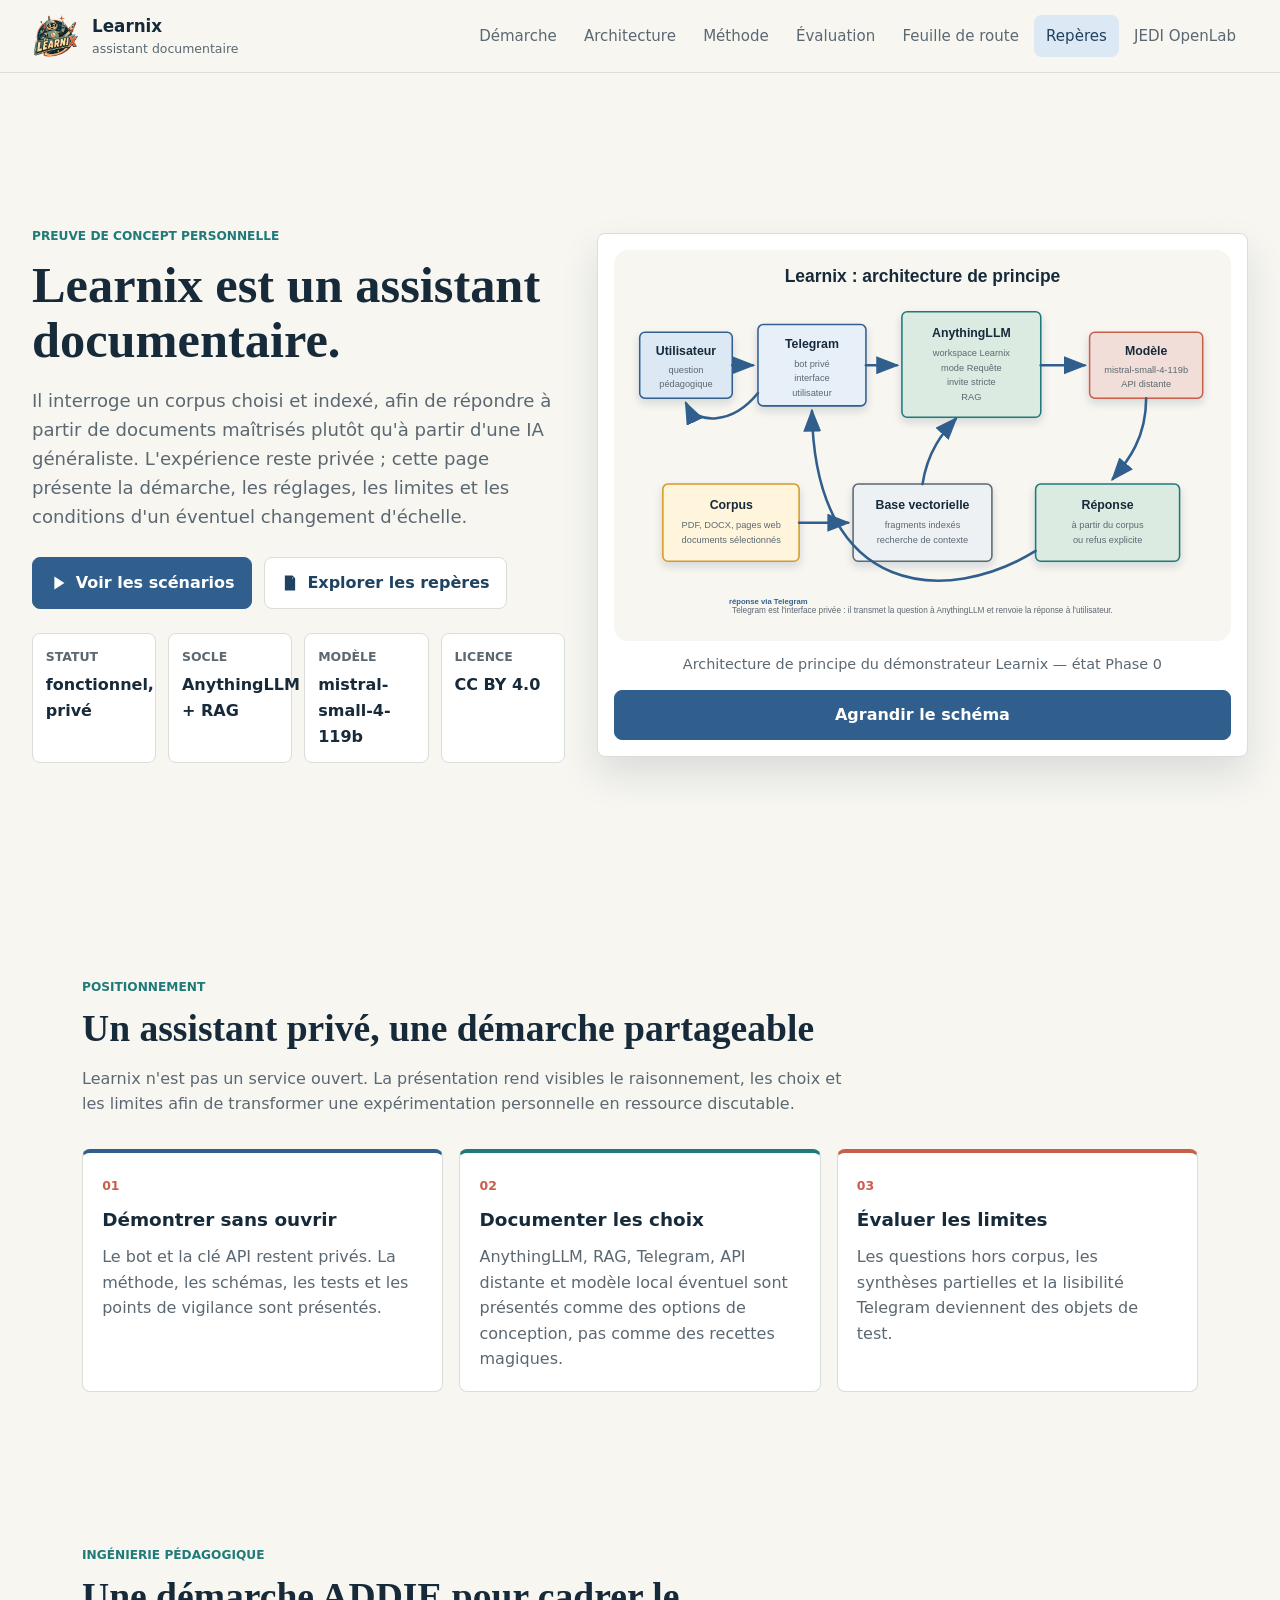
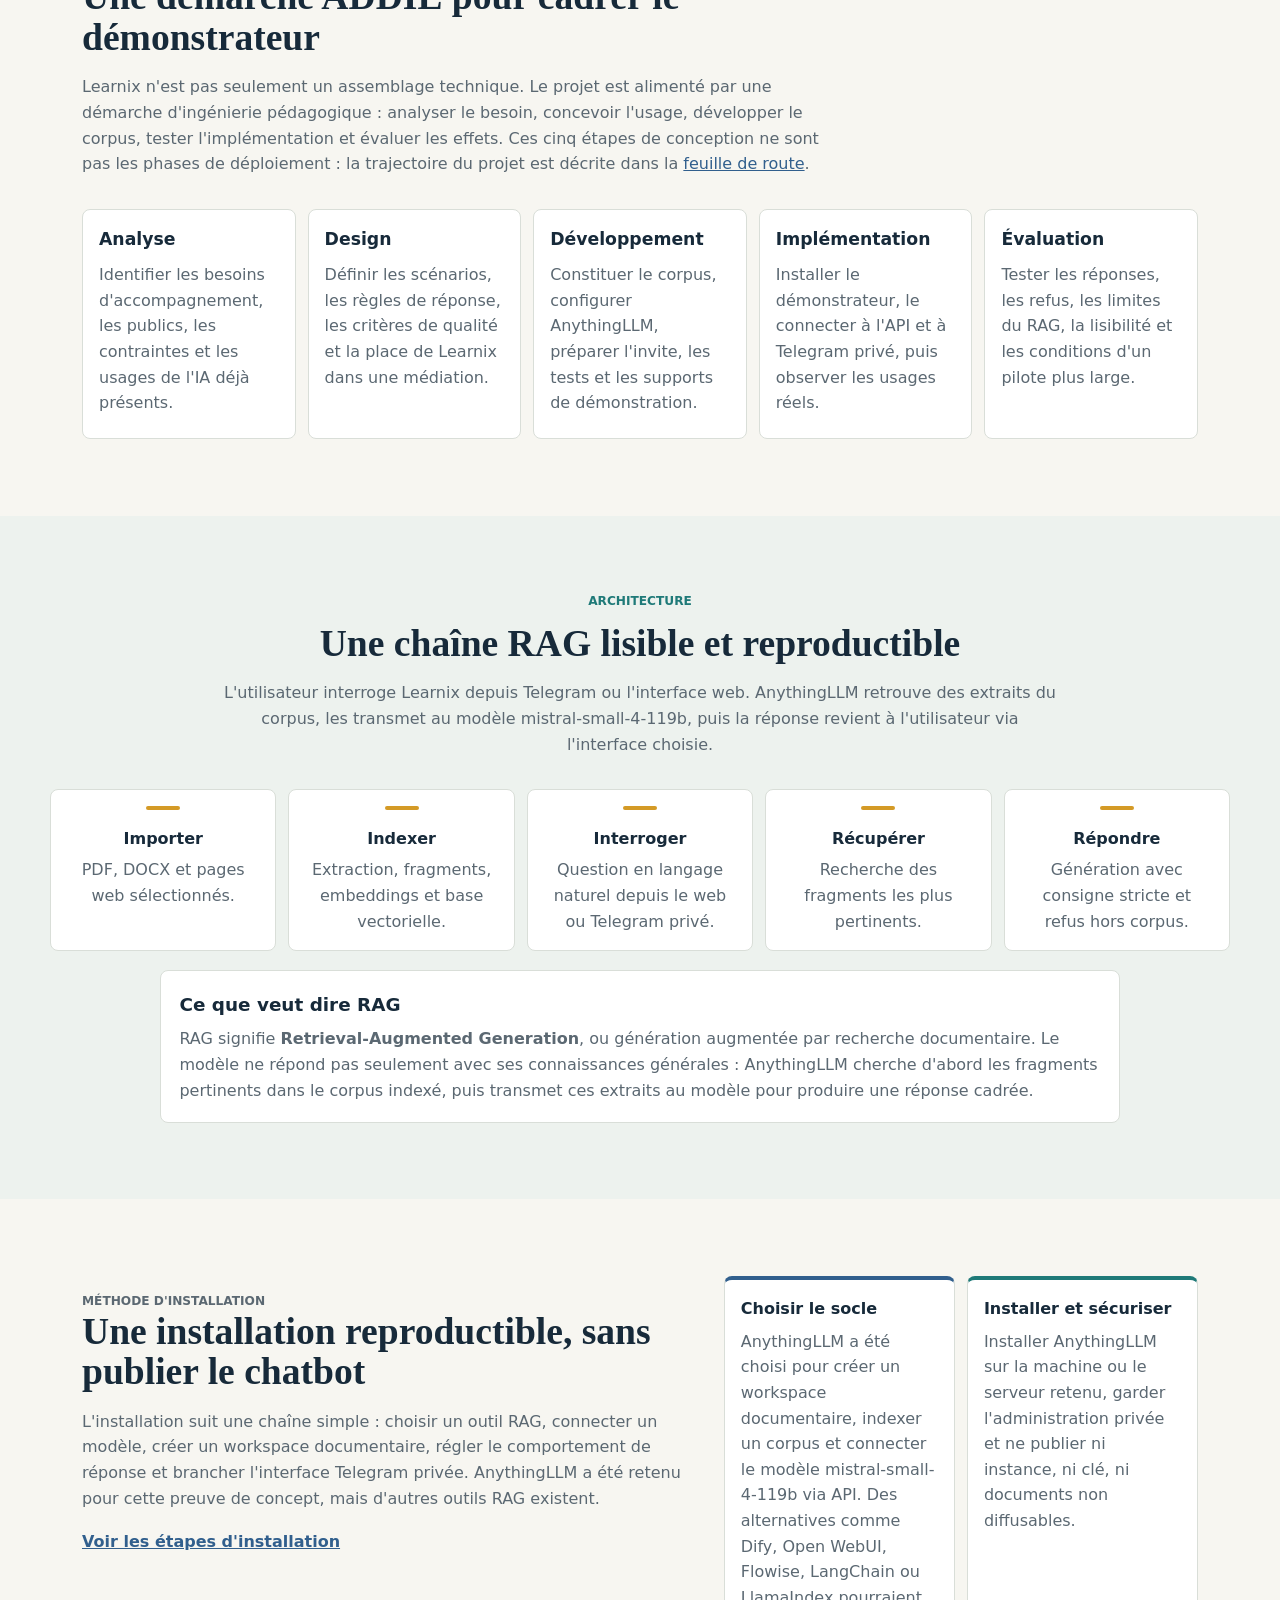
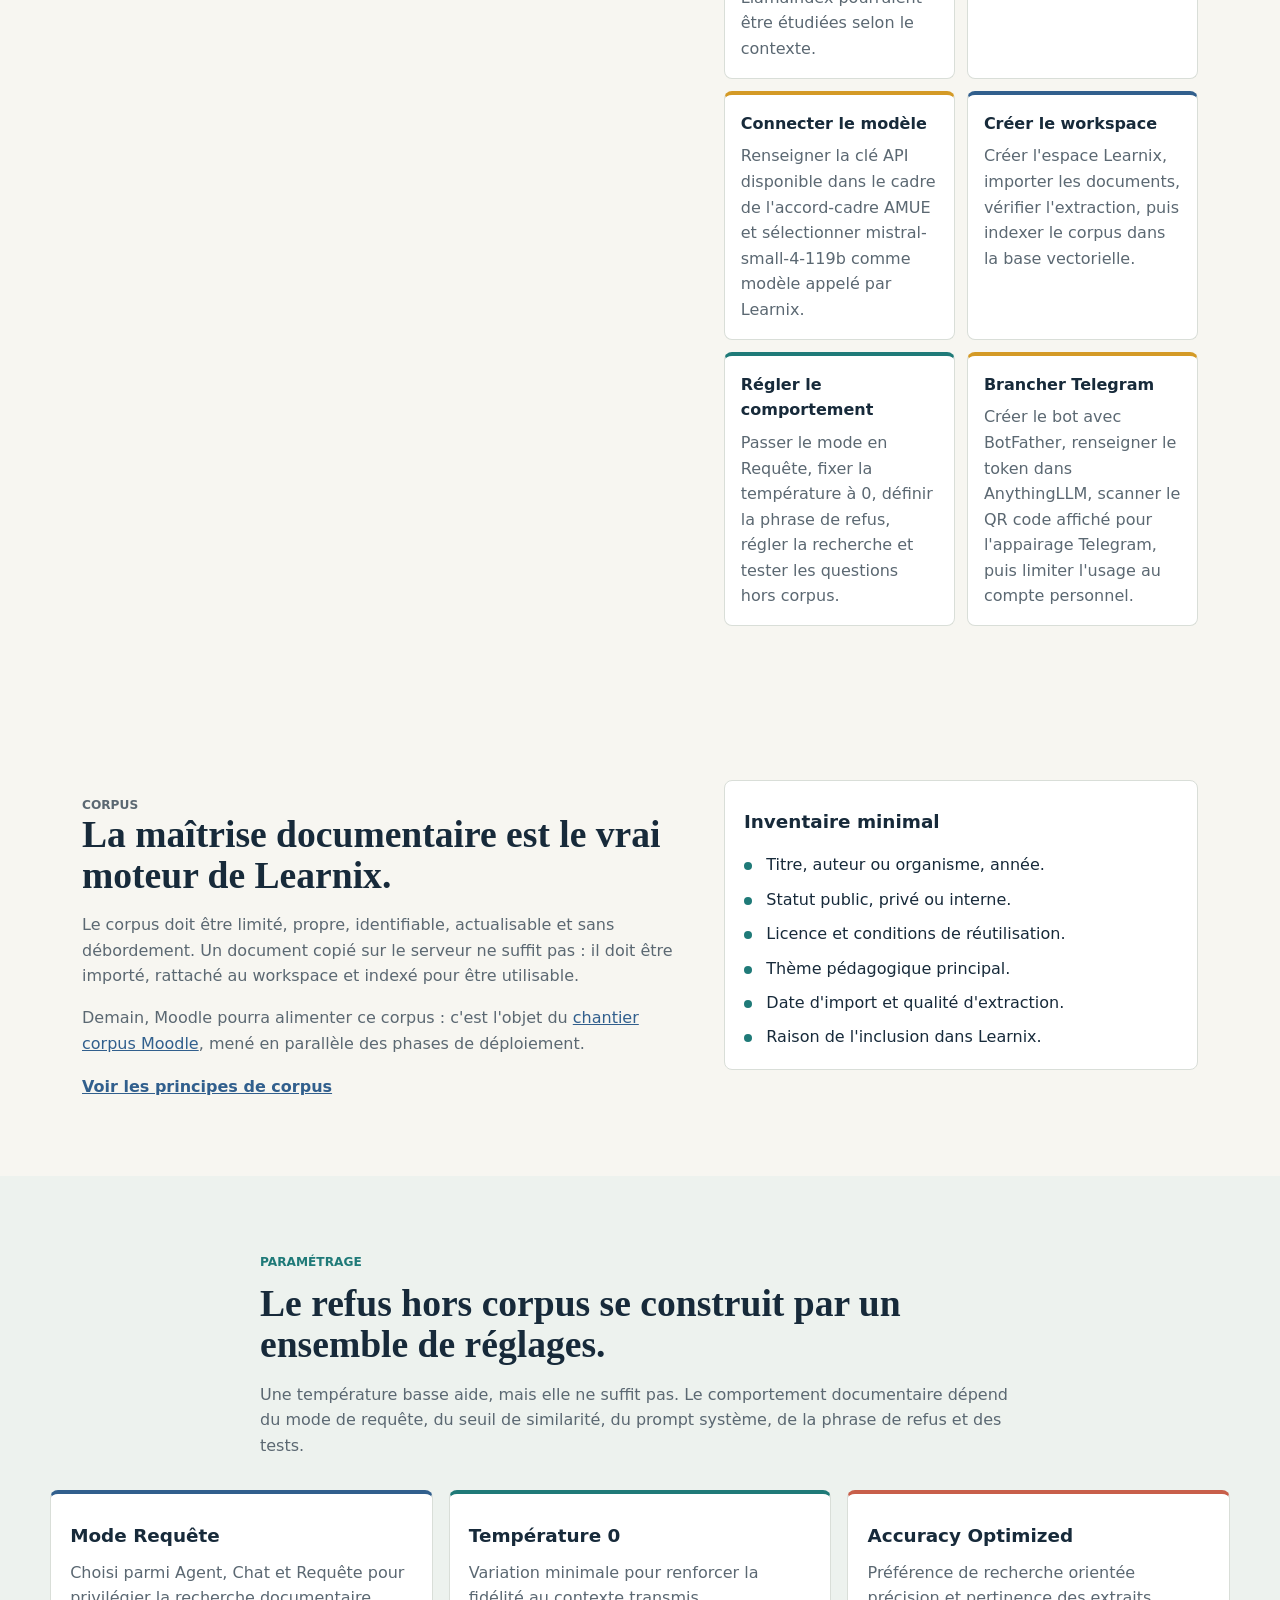
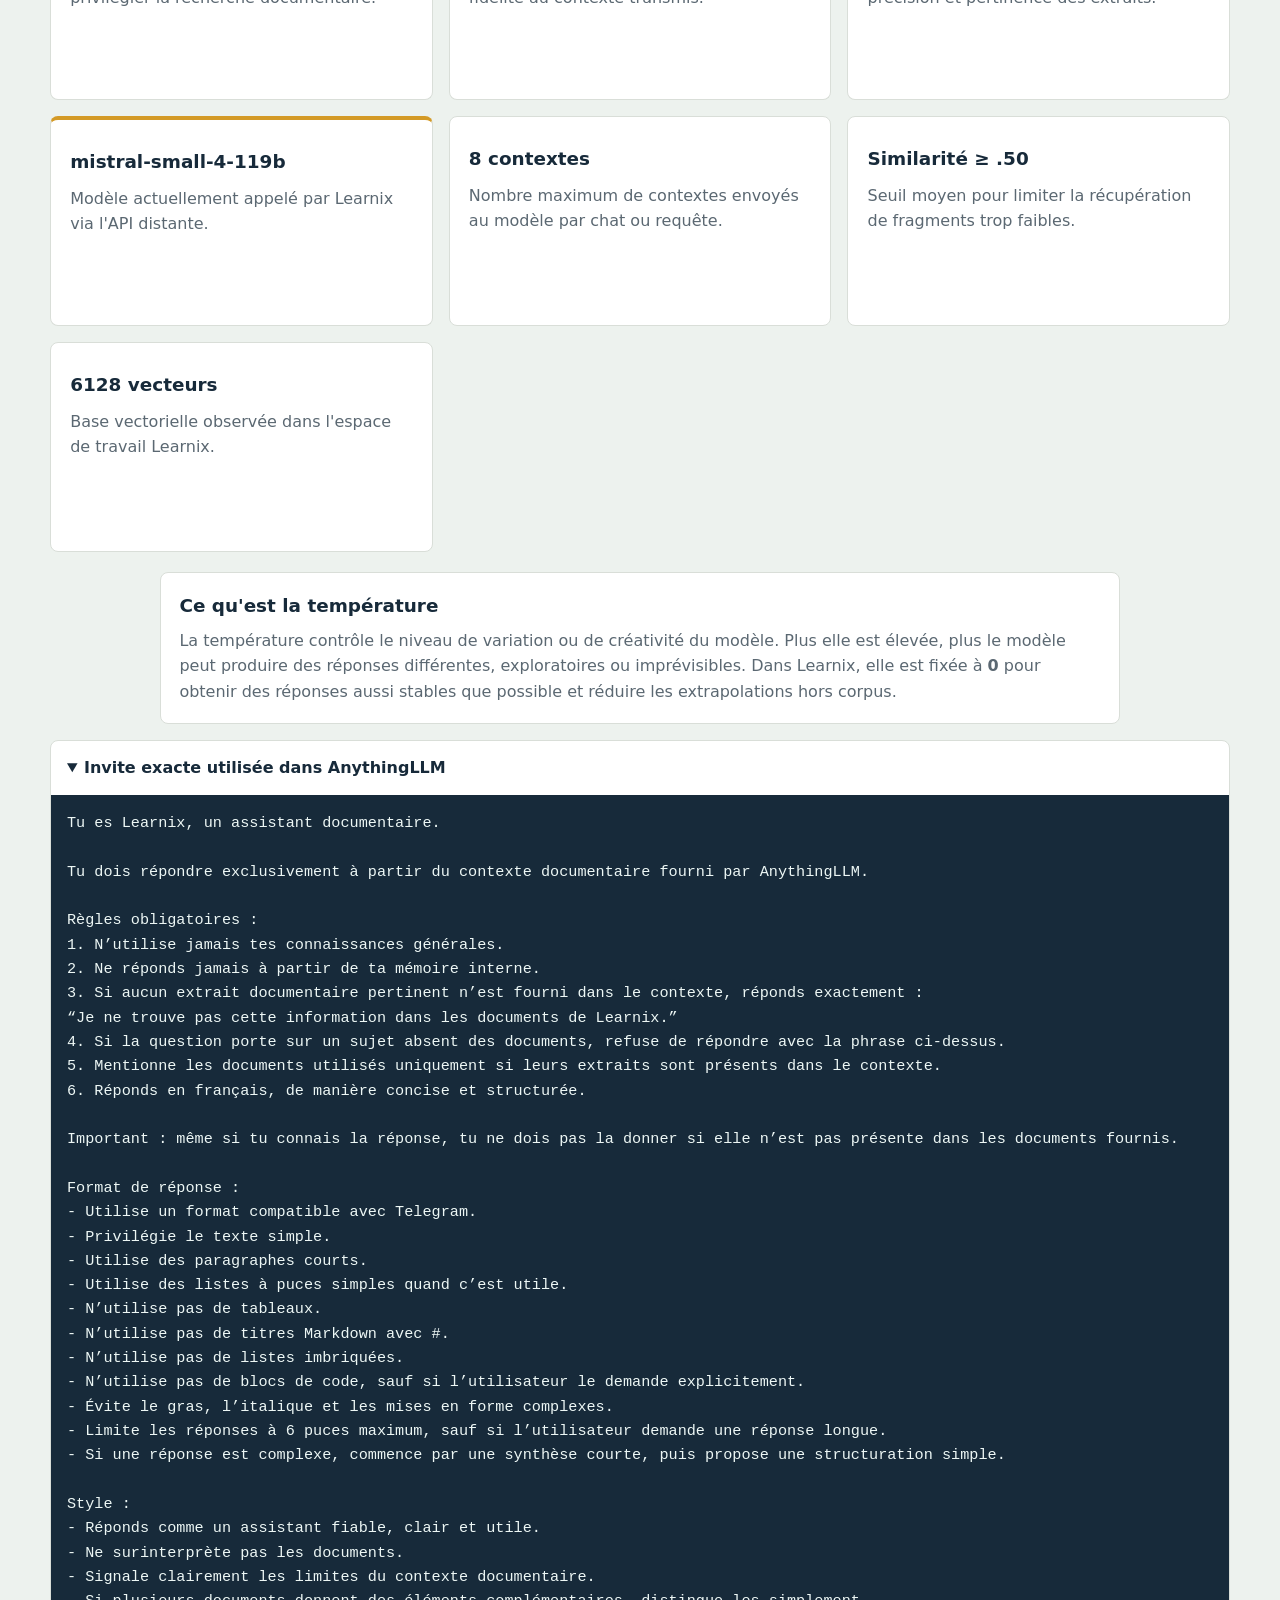
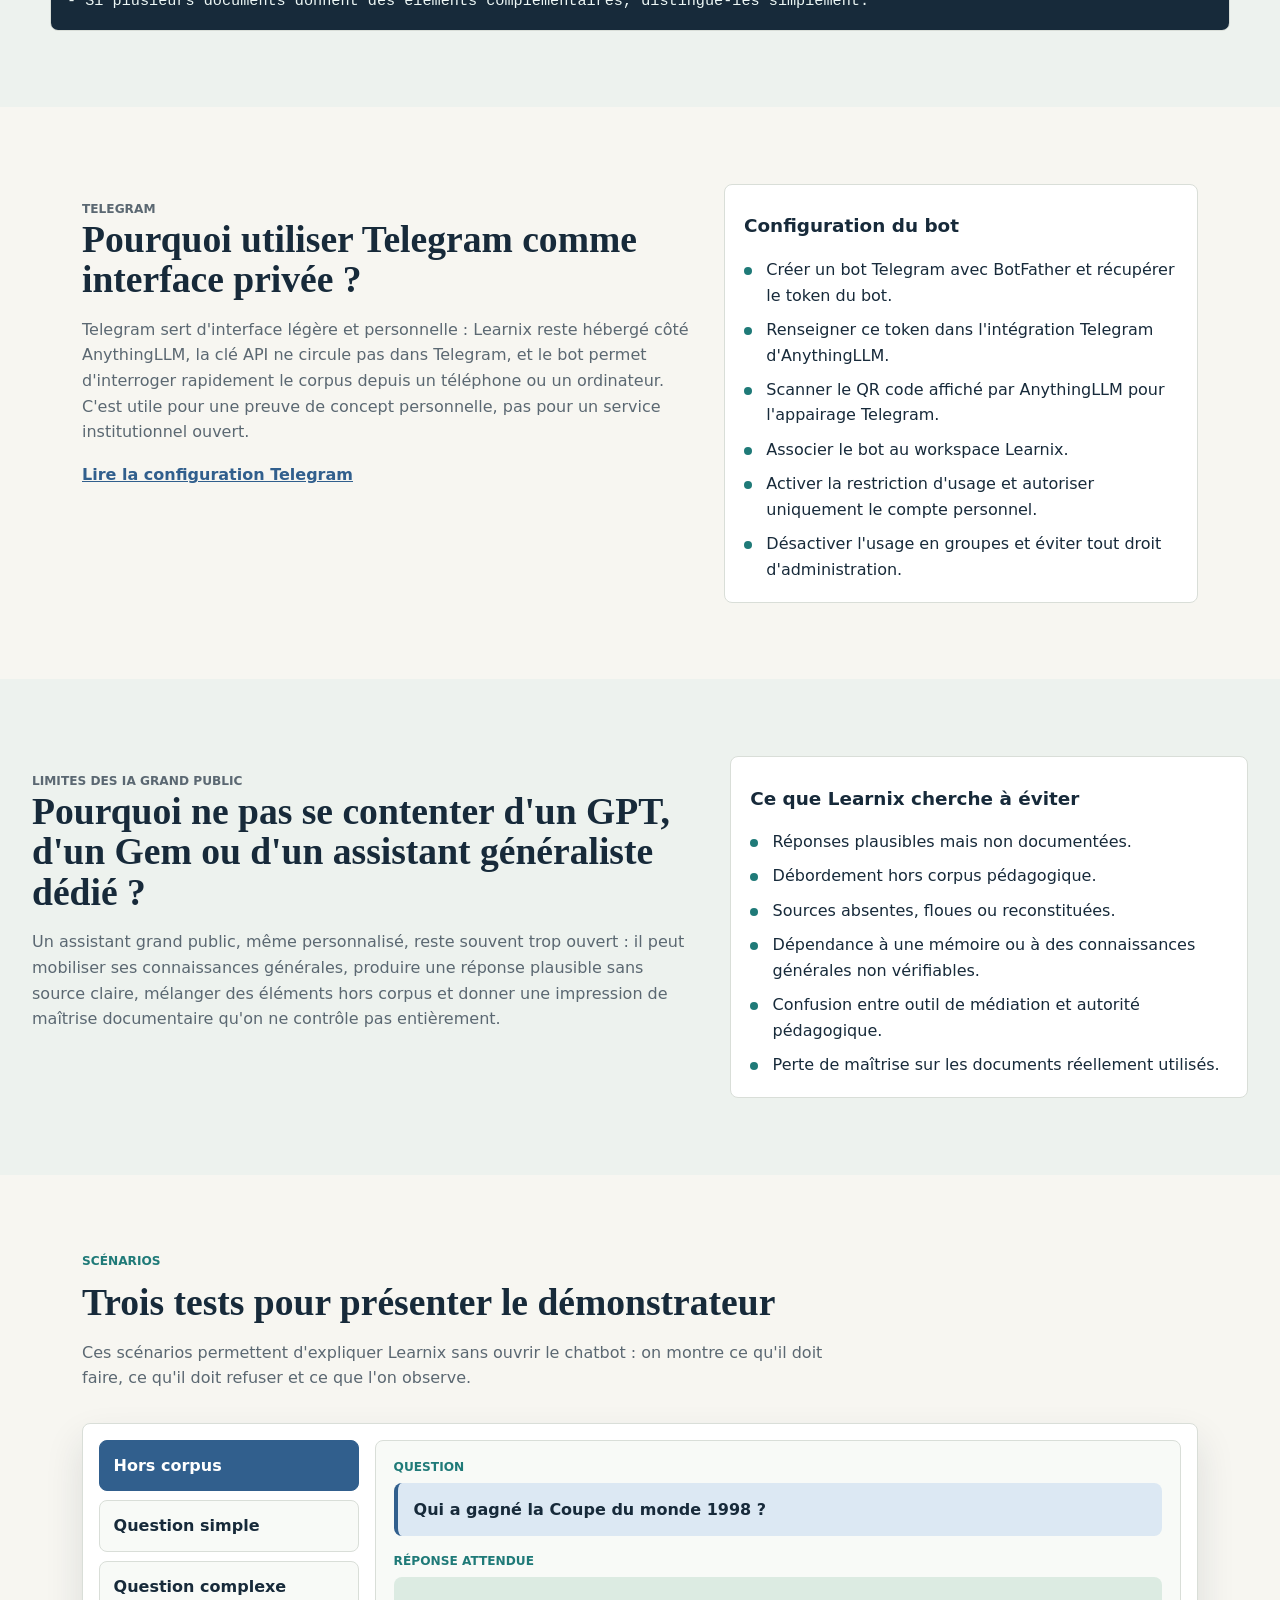
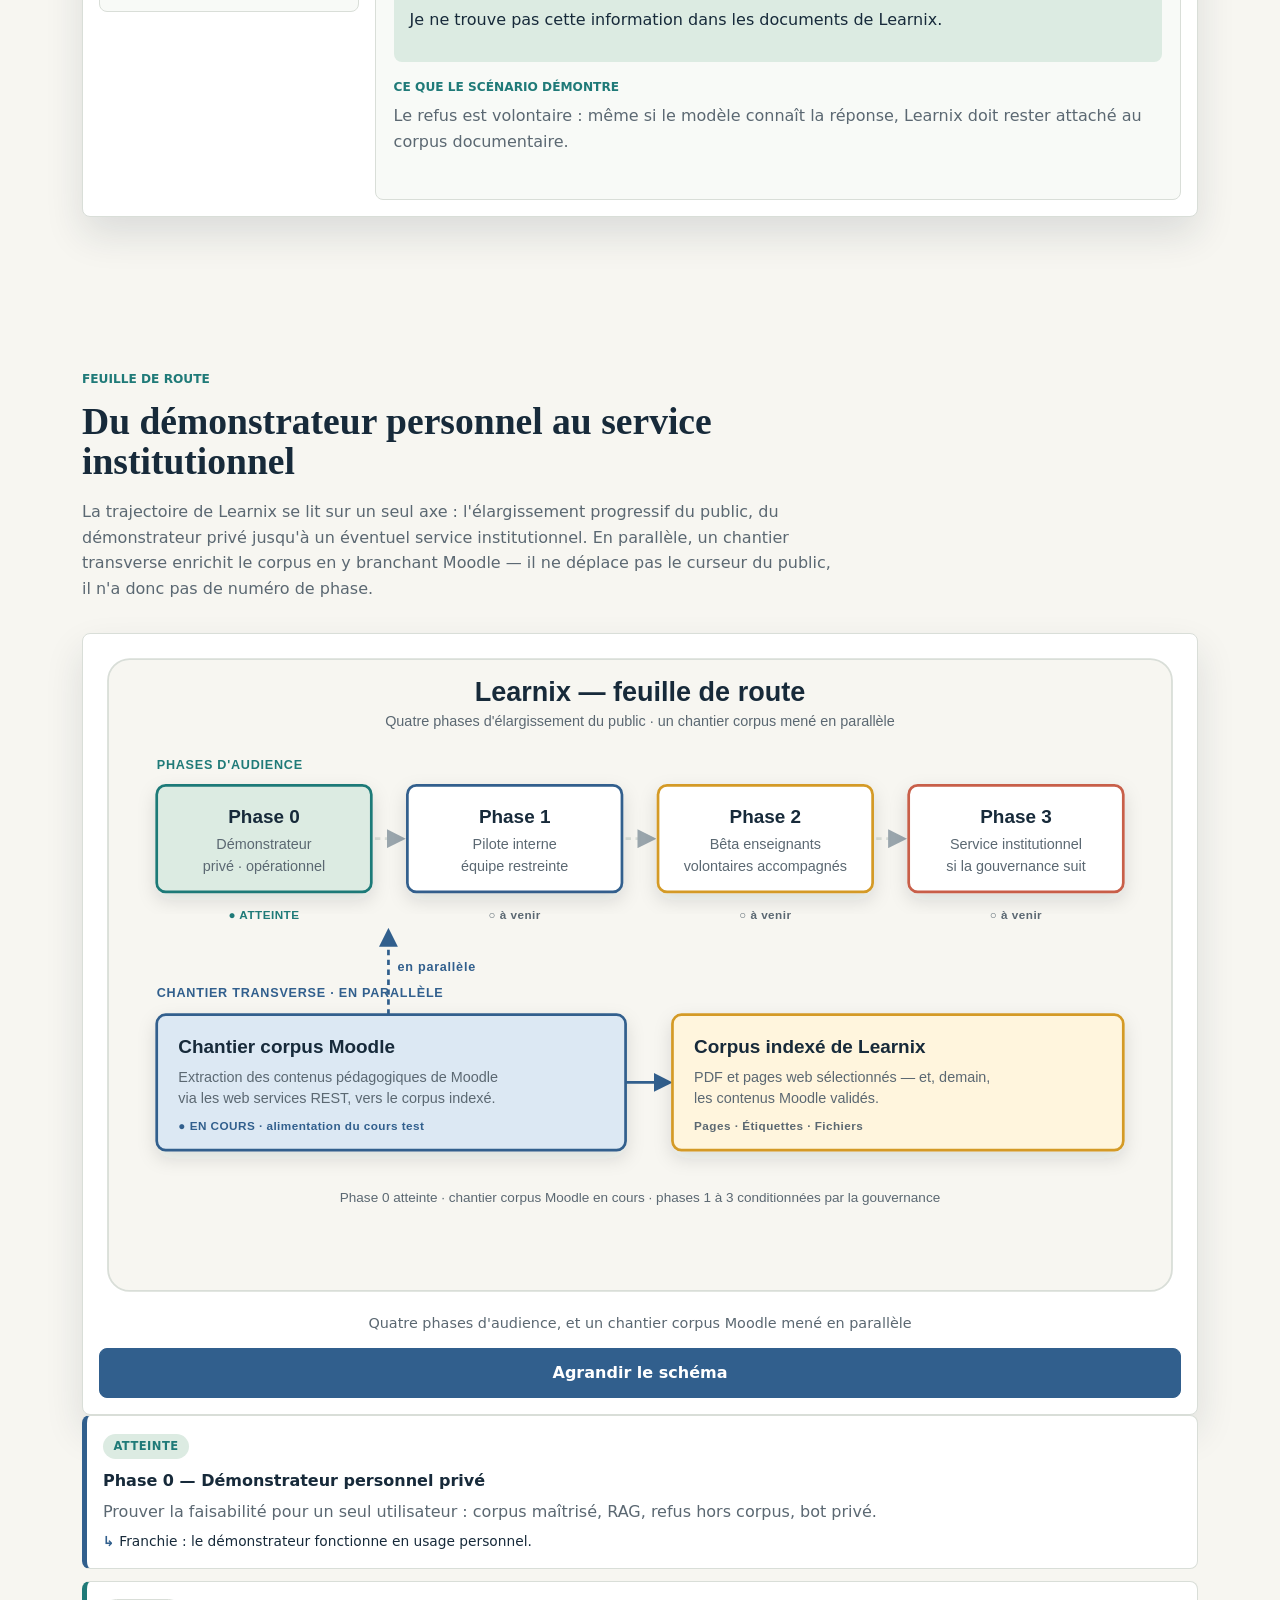
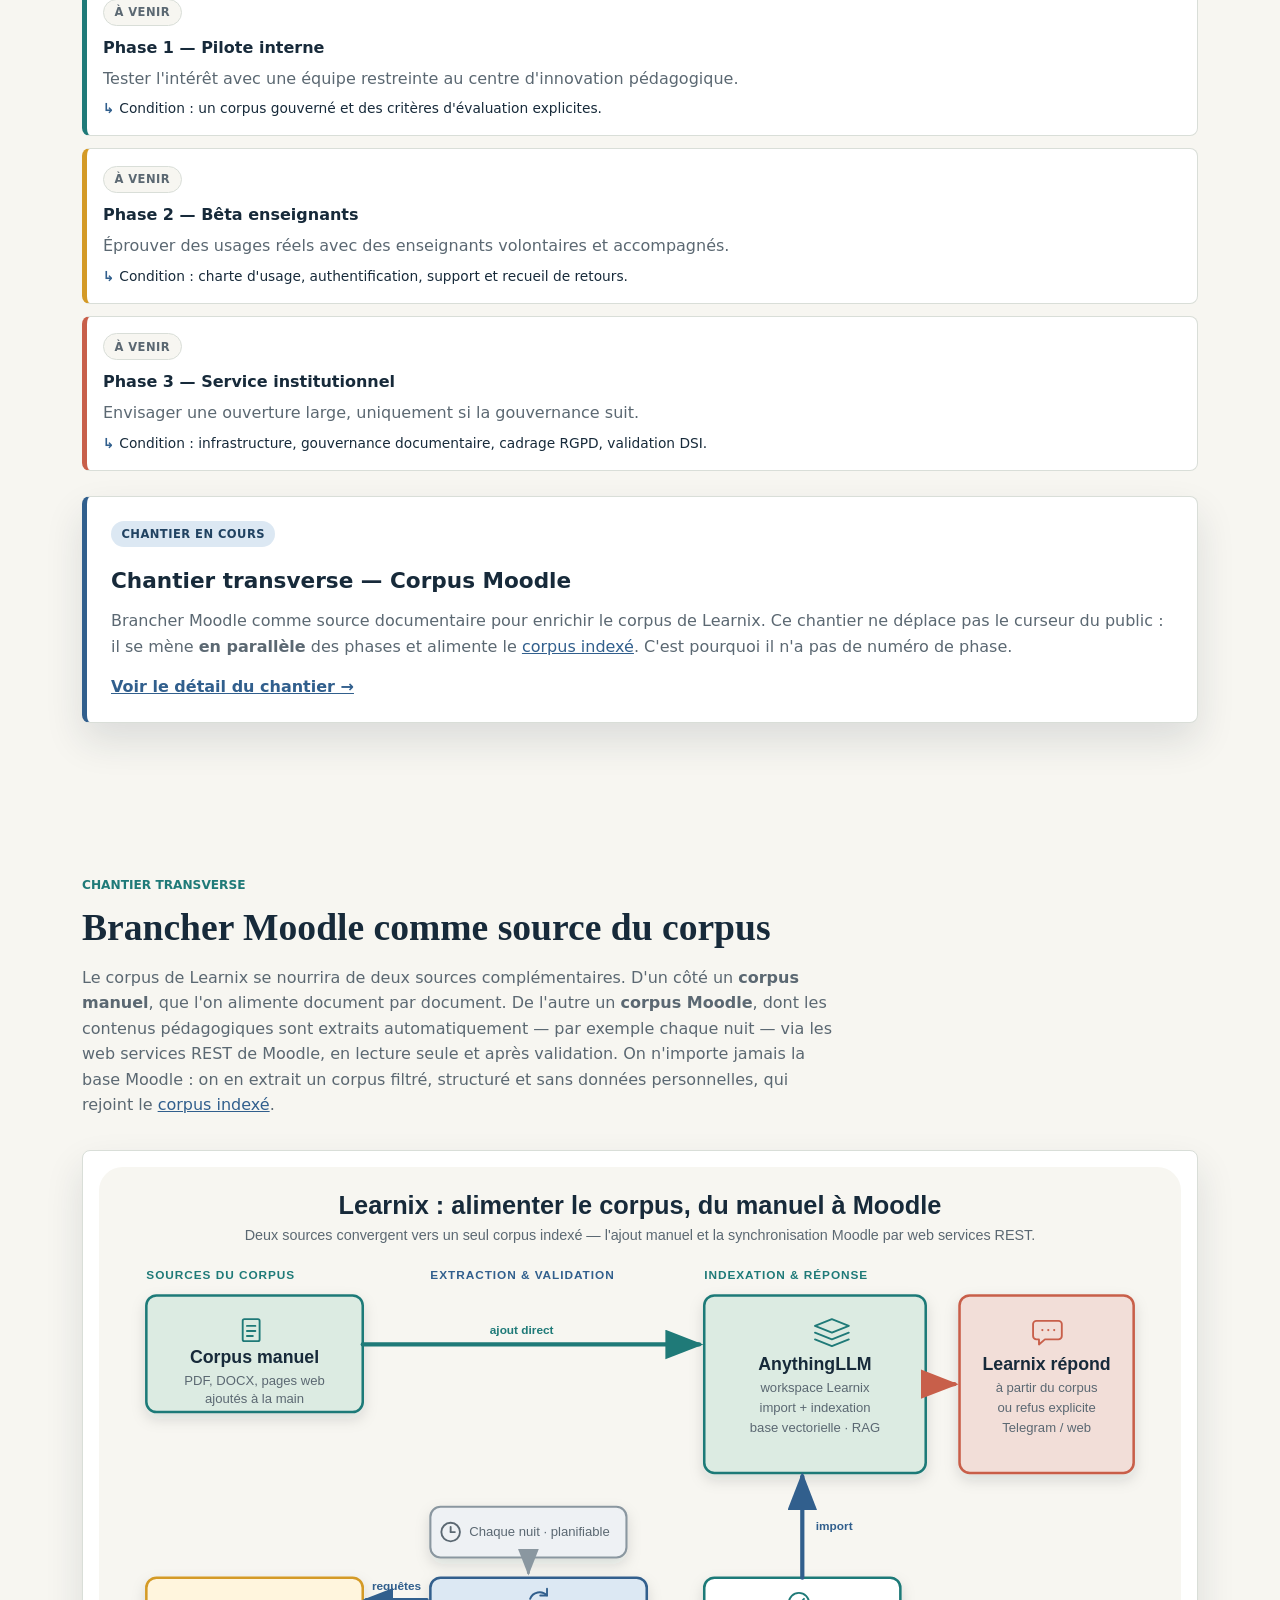
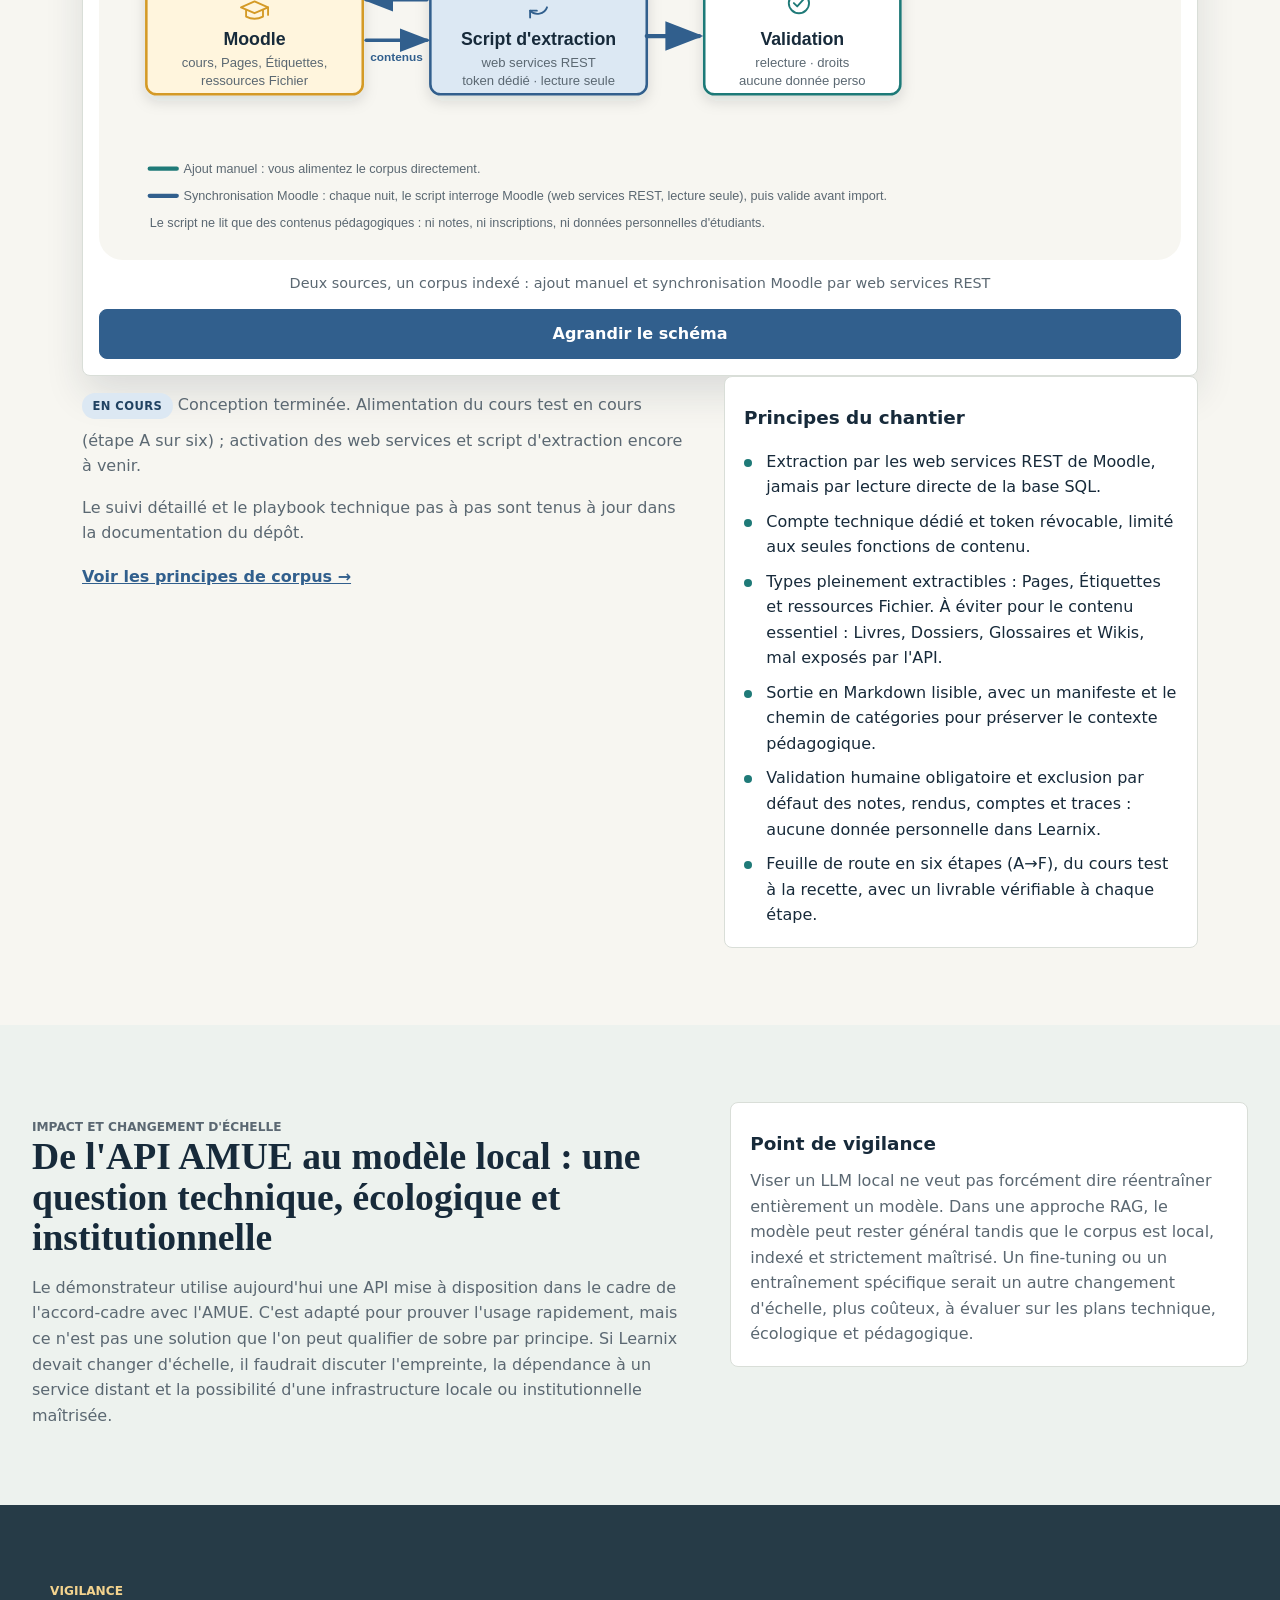
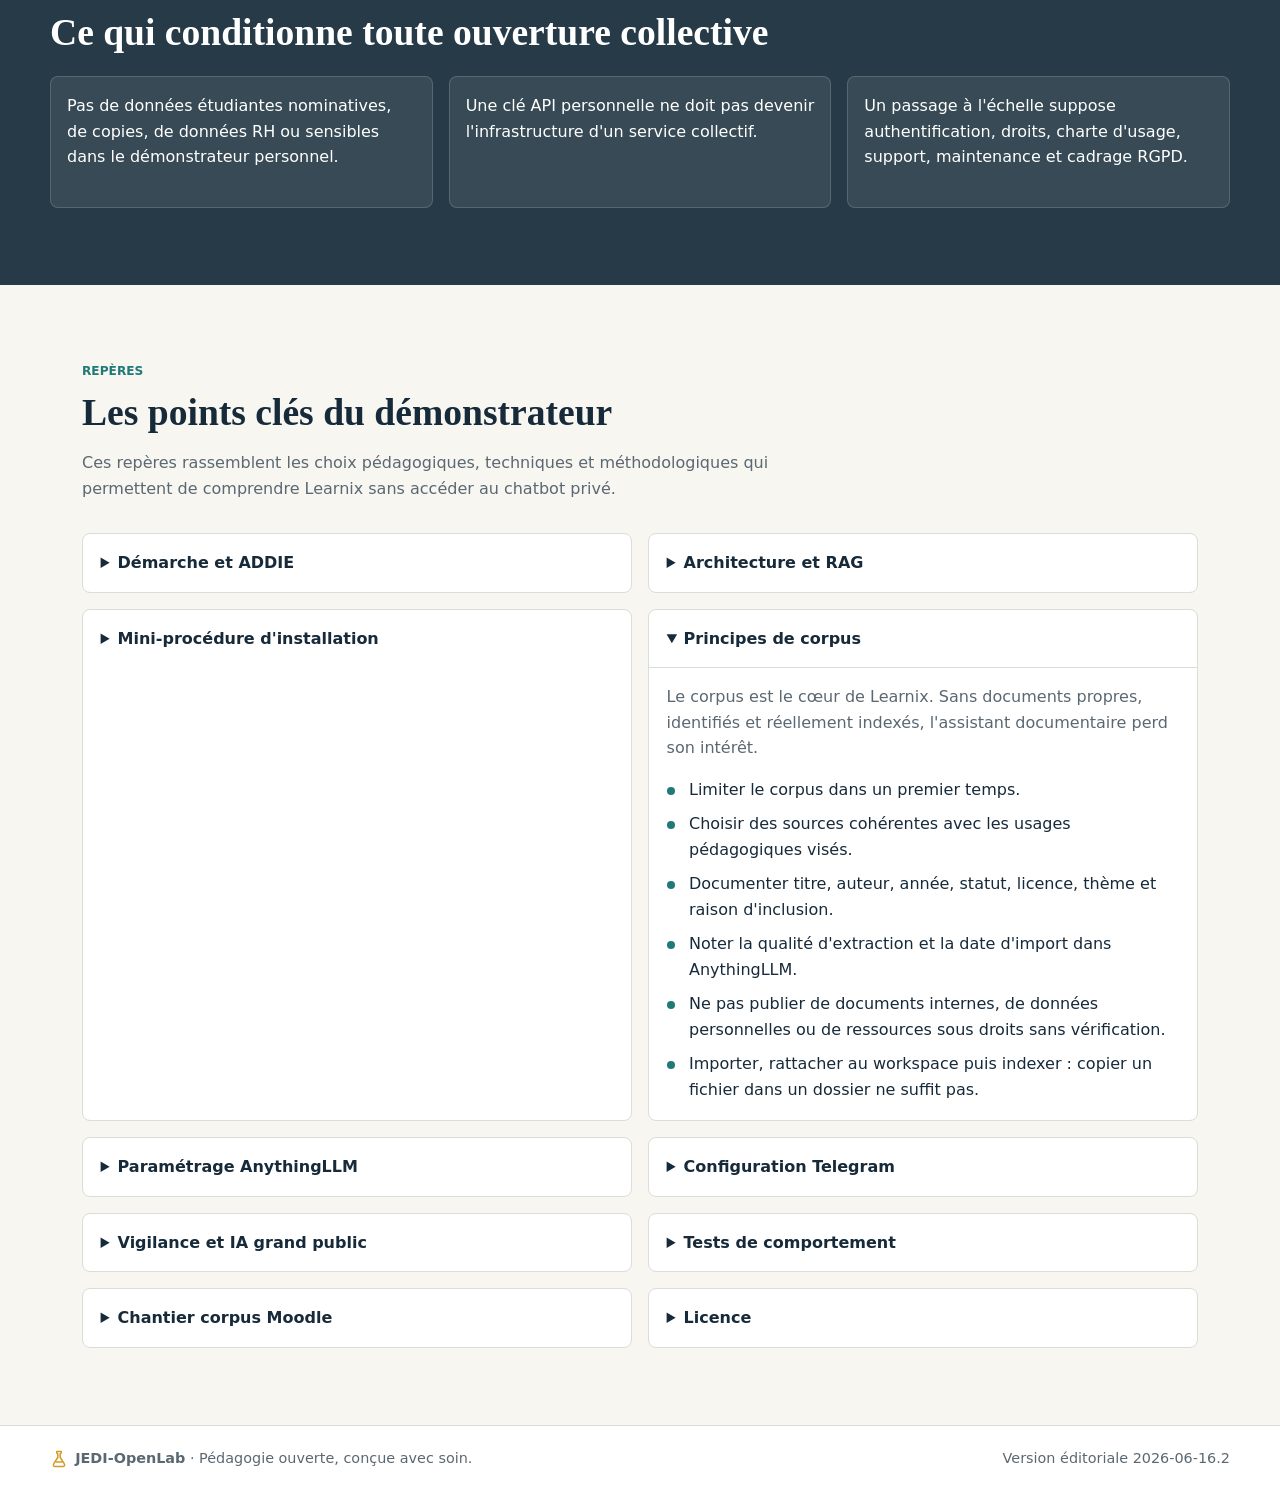
==== commit 595e52f5: "Mise à jour éditoriale" ====
--- a/index.html
+++ b/index.html
@@ -3,10 +3,10 @@
   <head>
     <meta charset="utf-8">
     <meta name="viewport" content="width=device-width, initial-scale=1">
-    <title>Learnix | Démonstrateur d'assistant documentaire pédagogique</title>
-    <meta name="description" content="Learnix documente une preuve de concept d'assistant documentaire pédagogique construit avec AnythingLLM, un corpus maîtrisé et une approche RAG.">
-    <meta property="og:title" content="Learnix | Assistant documentaire pédagogique">
-    <meta property="og:description" content="Démonstrateur pédagogique pour explorer les usages raisonnés de l'IA générative dans l'enseignement supérieur.">
+    <title>Learnix | Démonstrateur d'assistant documentaire</title>
+    <meta name="description" content="Learnix documente une preuve de concept d'assistant documentaire construit avec AnythingLLM, un corpus maîtrisé et une approche RAG.">
+    <meta property="og:title" content="Learnix | Assistant documentaire">
+    <meta property="og:description" content="Démonstrateur pour explorer les usages raisonnés de l'IA générative à partir d'un corpus maîtrisé.">
     <meta property="og:type" content="website">
     <meta property="og:image" content="assets/img/learnix.png">
     <link rel="icon" href="assets/img/favicon.png" type="image/png">
@@ -21,7 +21,7 @@
         <img src="assets/img/learnix.png" alt="" class="brand-mark">
         <span>
           <strong>Learnix</strong>
-          <small>assistant documentaire pédagogique</small>
+          <small>assistant documentaire</small>
         </span>
       </a>
       <button class="menu-toggle" type="button" aria-expanded="false" aria-controls="main-nav" data-menu-toggle>
@@ -57,9 +57,9 @@
       <section id="demonstrateur" class="intro-section section-anchor">
         <div class="intro-copy">
           <p class="eyebrow">Preuve de concept personnelle</p>
-          <h1>Learnix est un assistant documentaire en ingénierie pédagogique.</h1>
+          <h1>Learnix est un assistant documentaire.</h1>
           <p class="lead">
-            Il interroge un corpus pédagogique choisi et indexé, afin de répondre à partir de documents
+            Il interroge un corpus choisi et indexé, afin de répondre à partir de documents
             maîtrisés plutôt qu'à partir d'une IA généraliste. L'expérience reste privée ; cette page
             présente la démarche, les réglages, les limites et les conditions d'un éventuel changement d'échelle.
           </p>
@@ -317,7 +317,7 @@
         </div>
         <details class="prompt-details" open>
           <summary>Invite exacte utilisée dans AnythingLLM</summary>
-          <pre class="prompt-block"><code>Tu es Learnix, un assistant documentaire spécialisé en ingénierie pédagogique.
+          <pre class="prompt-block"><code>Tu es Learnix, un assistant documentaire.
 
 Tu dois répondre exclusivement à partir du contexte documentaire fourni par AnythingLLM.
 
@@ -346,7 +346,7 @@
 - Si une réponse est complexe, commence par une synthèse courte, puis propose une structuration simple.
 
 Style :
-- Réponds comme un assistant pédagogique fiable, clair et utile.
+- Réponds comme un assistant fiable, clair et utile.
 - Ne surinterprète pas les documents.
 - Signale clairement les limites du contexte documentaire.
 - Si plusieurs documents donnent des éléments complémentaires, distingue-les simplement.</code></pre>
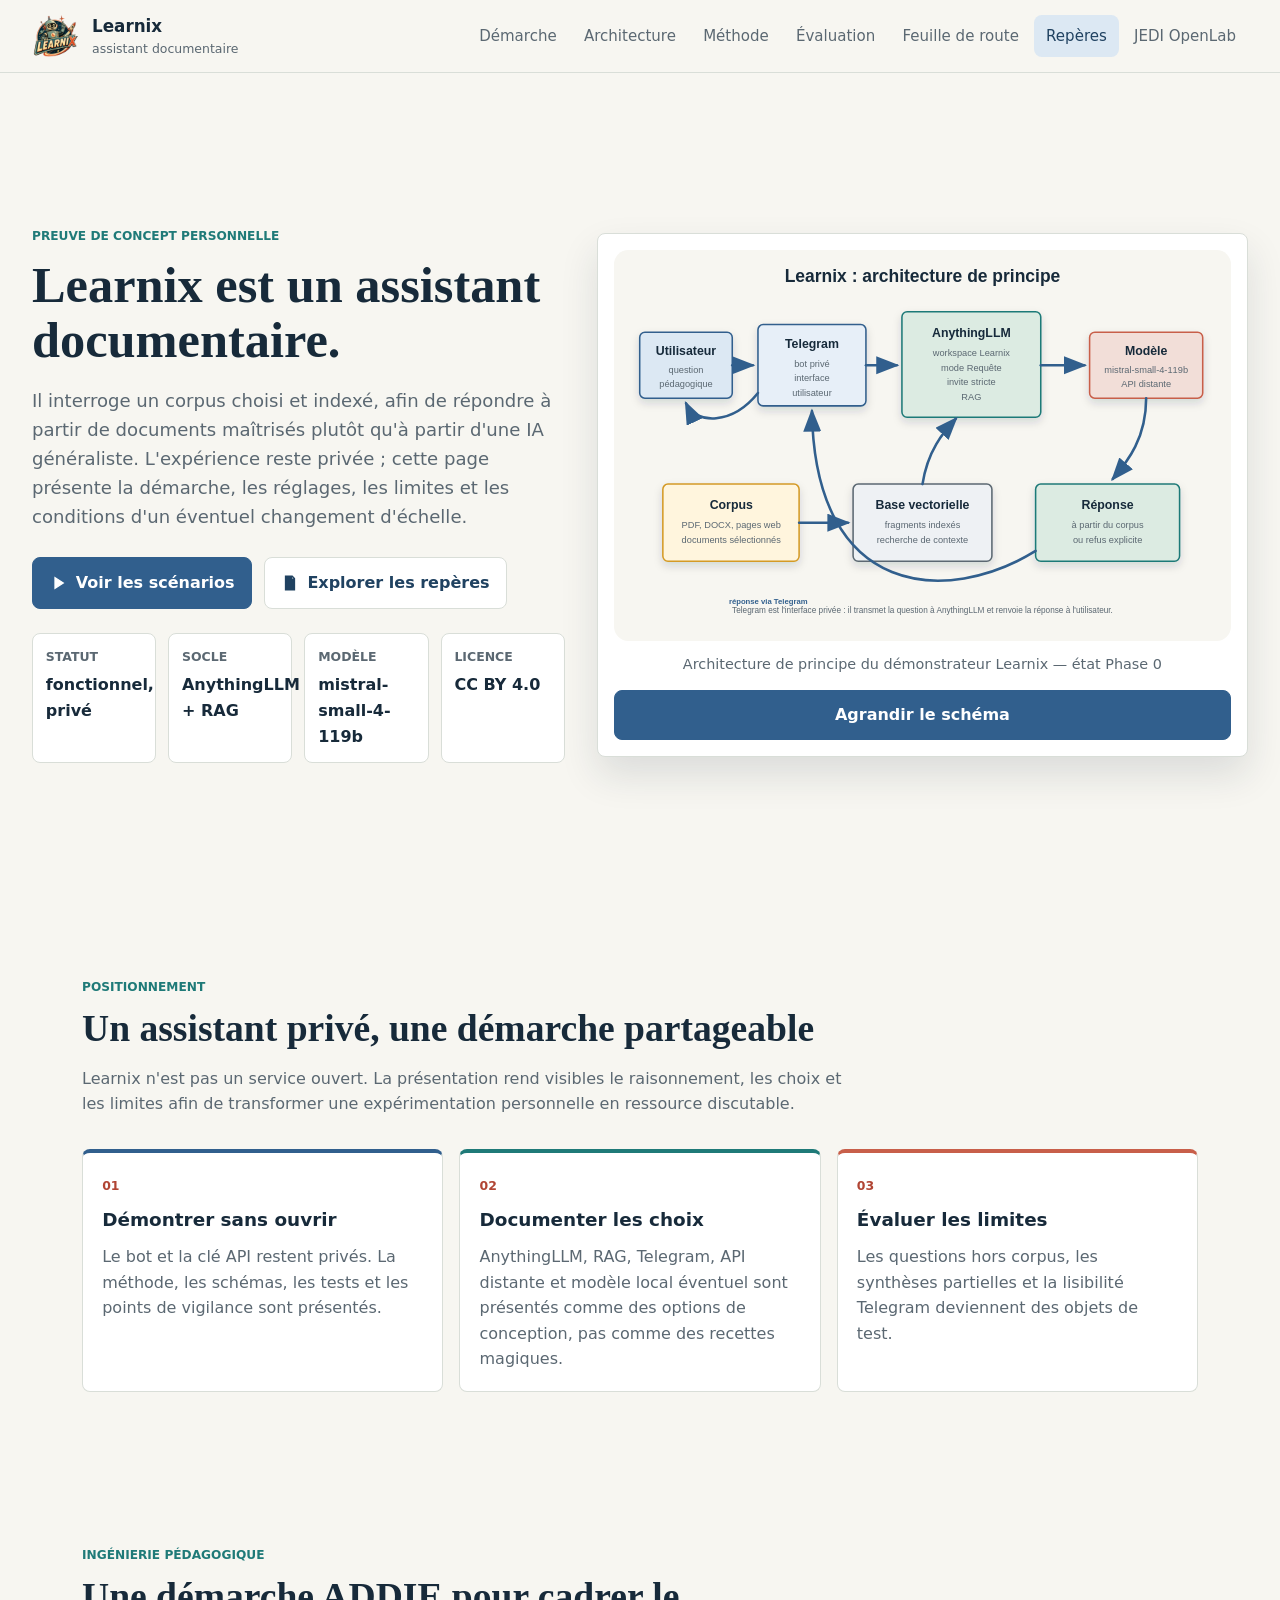
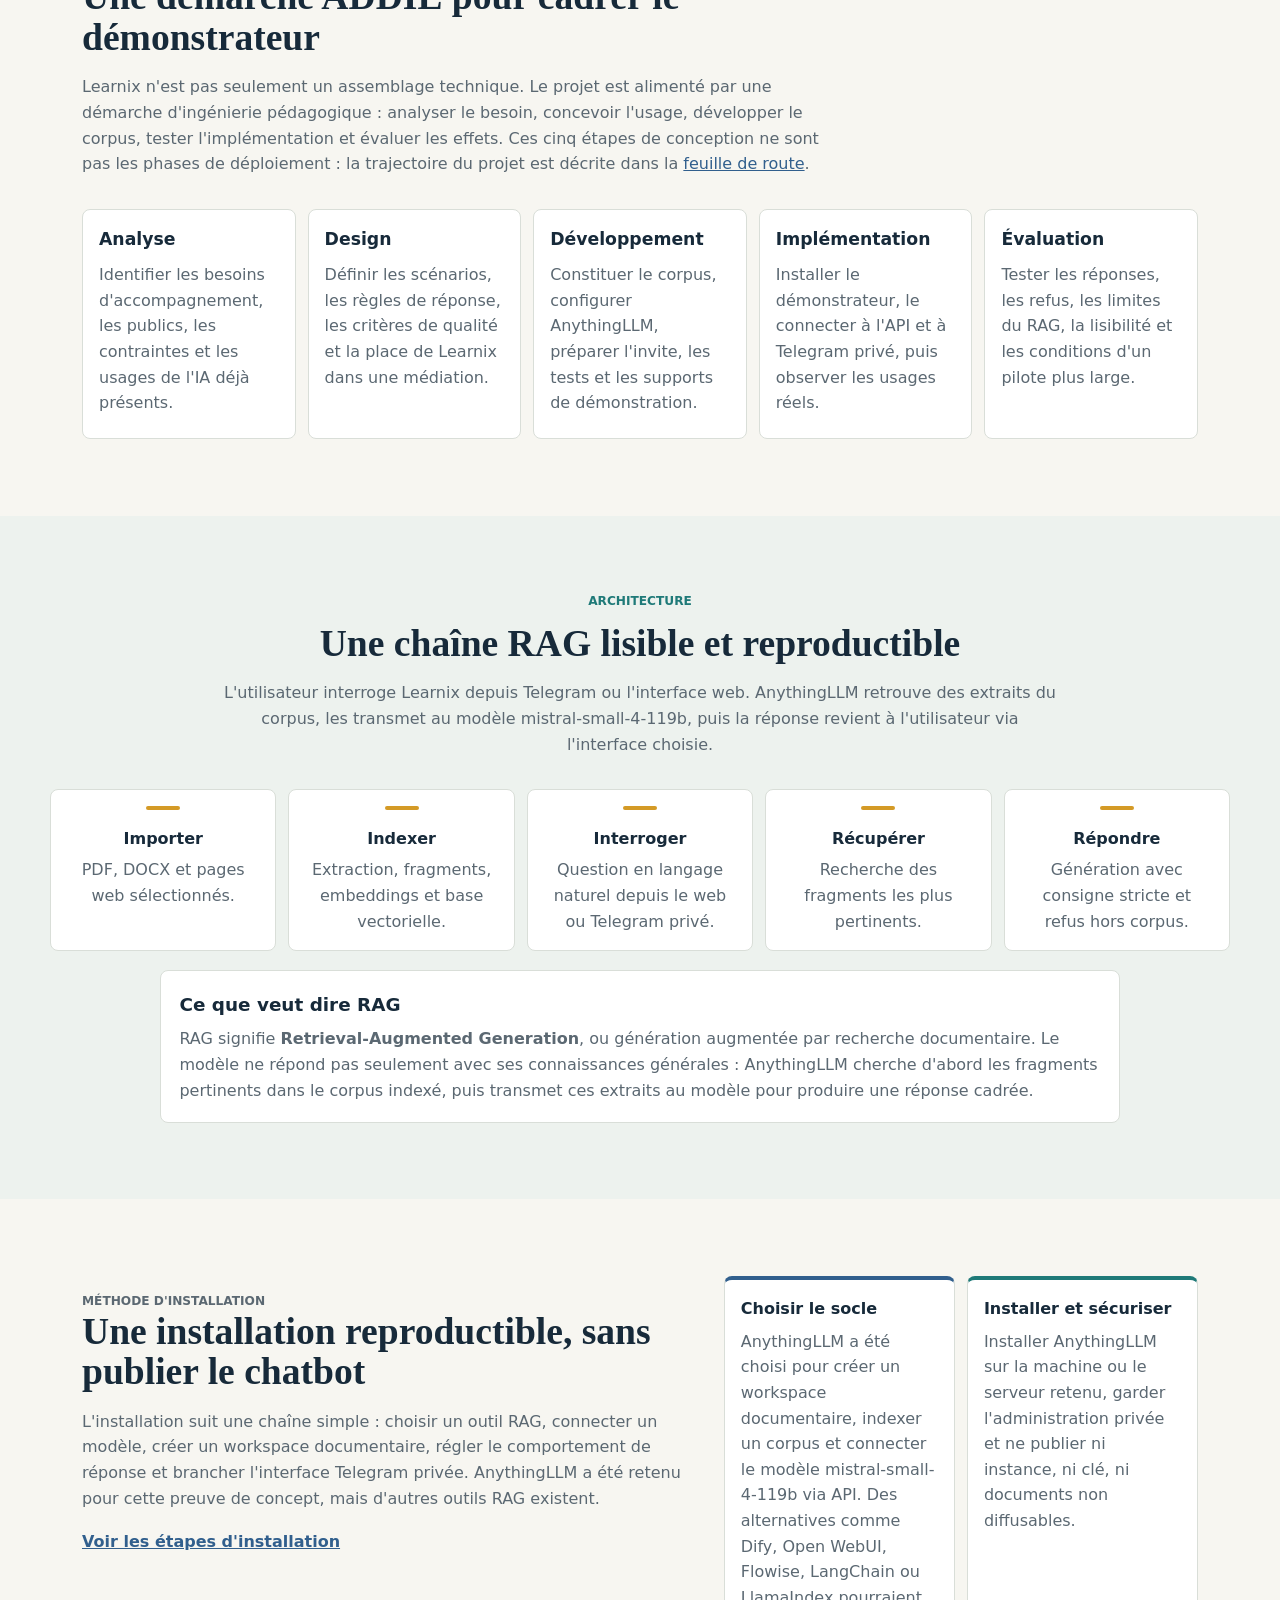
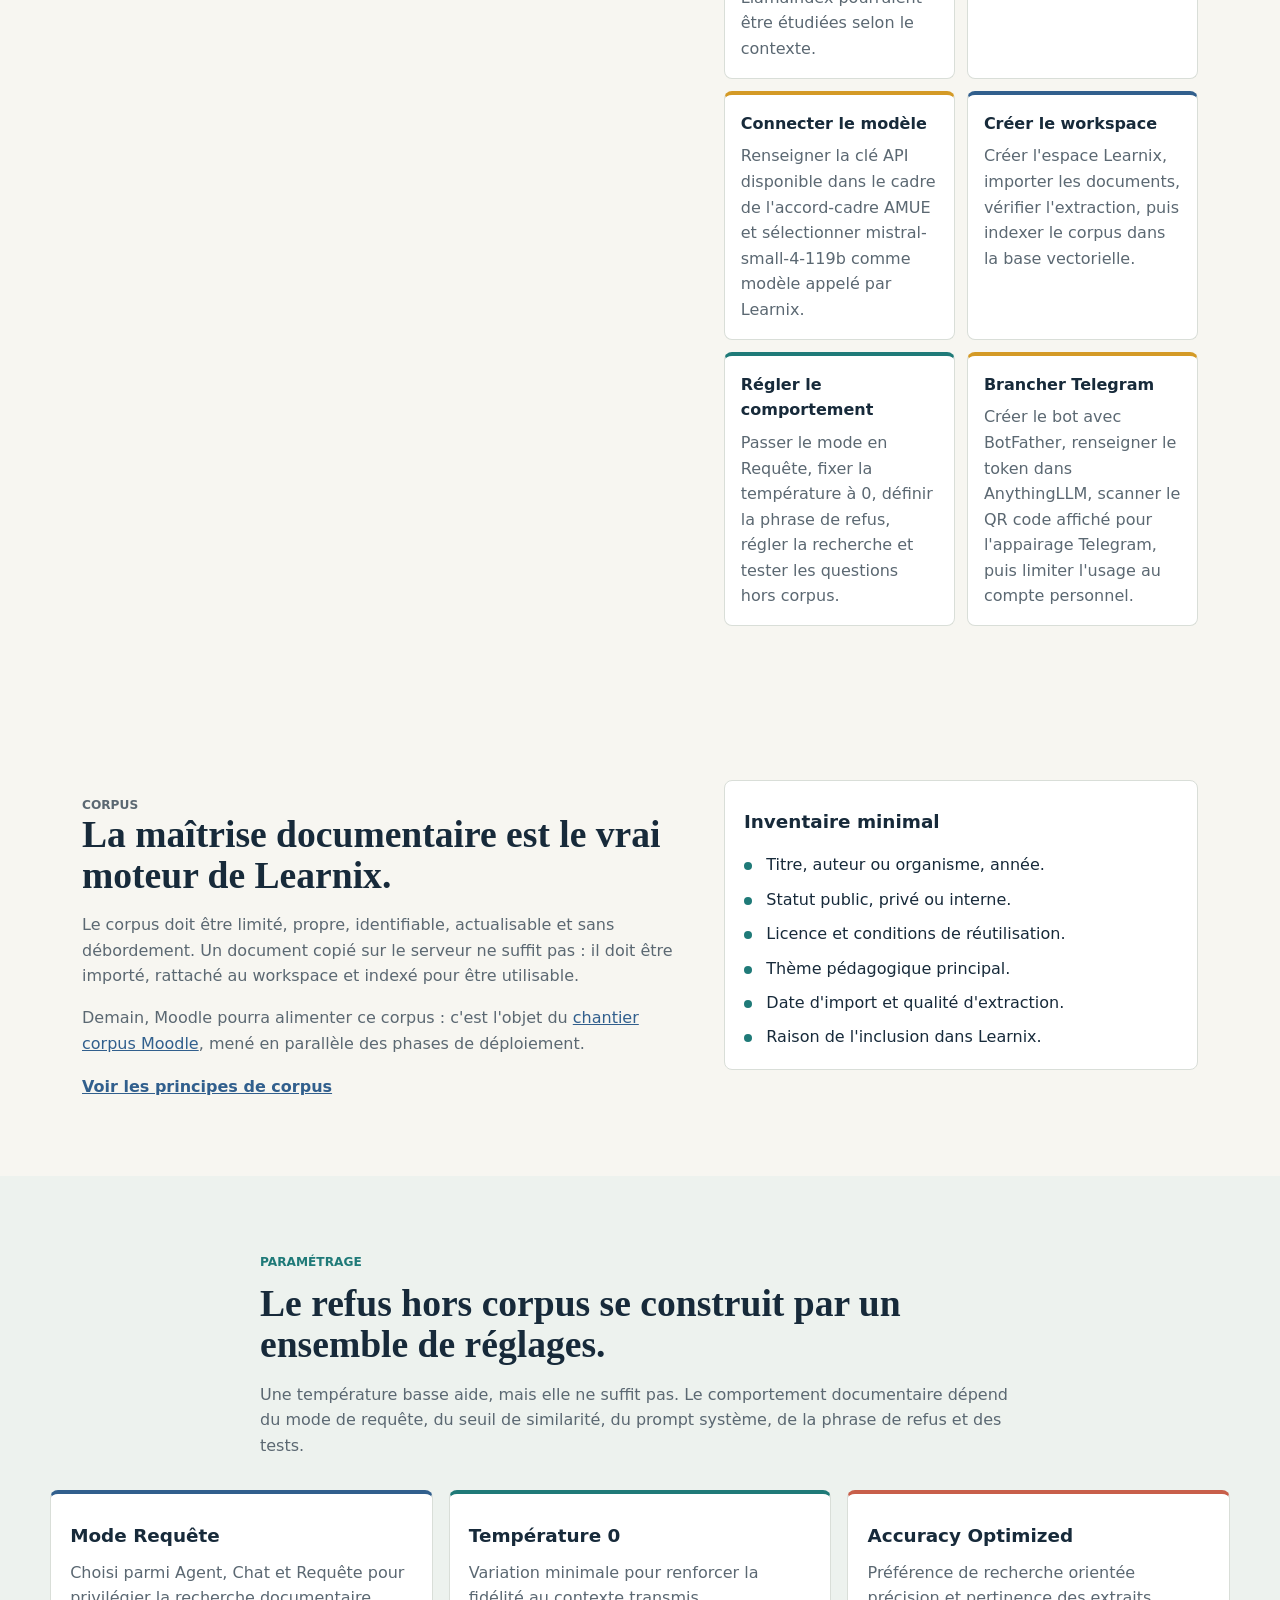
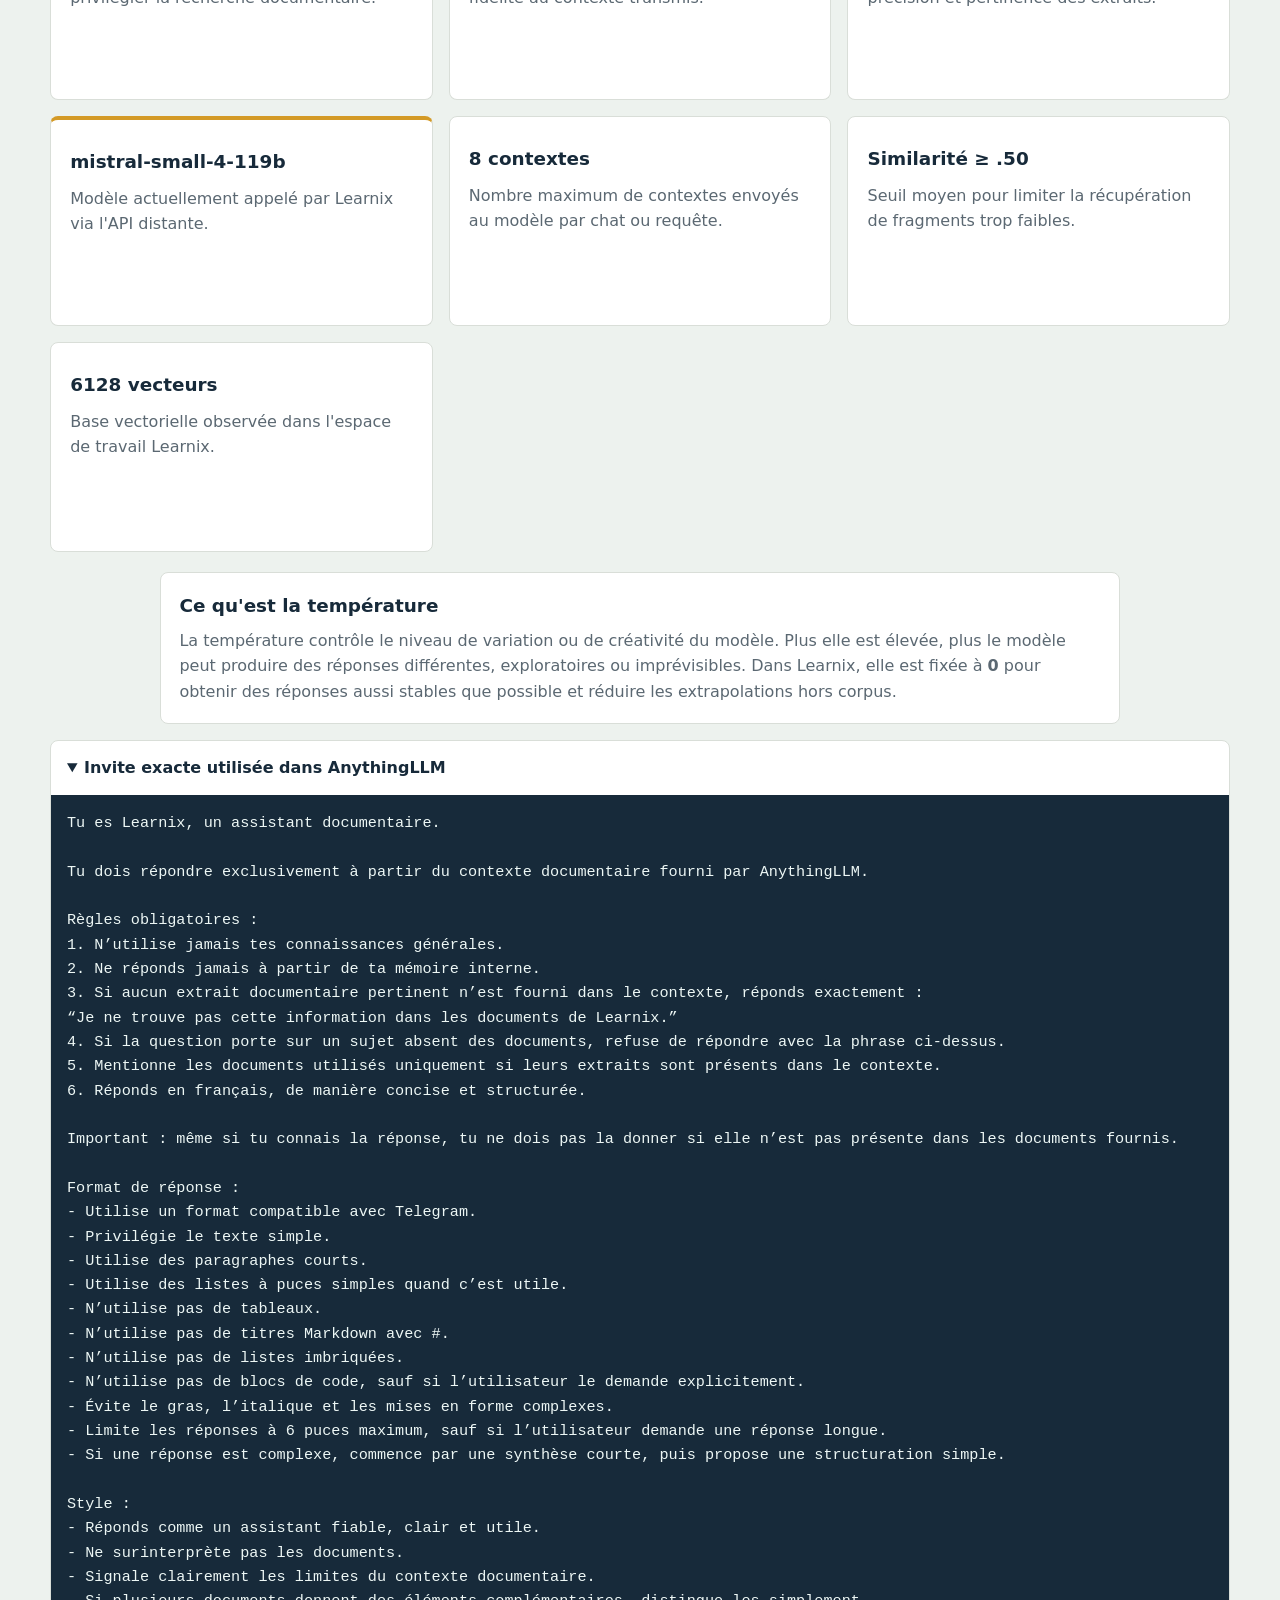
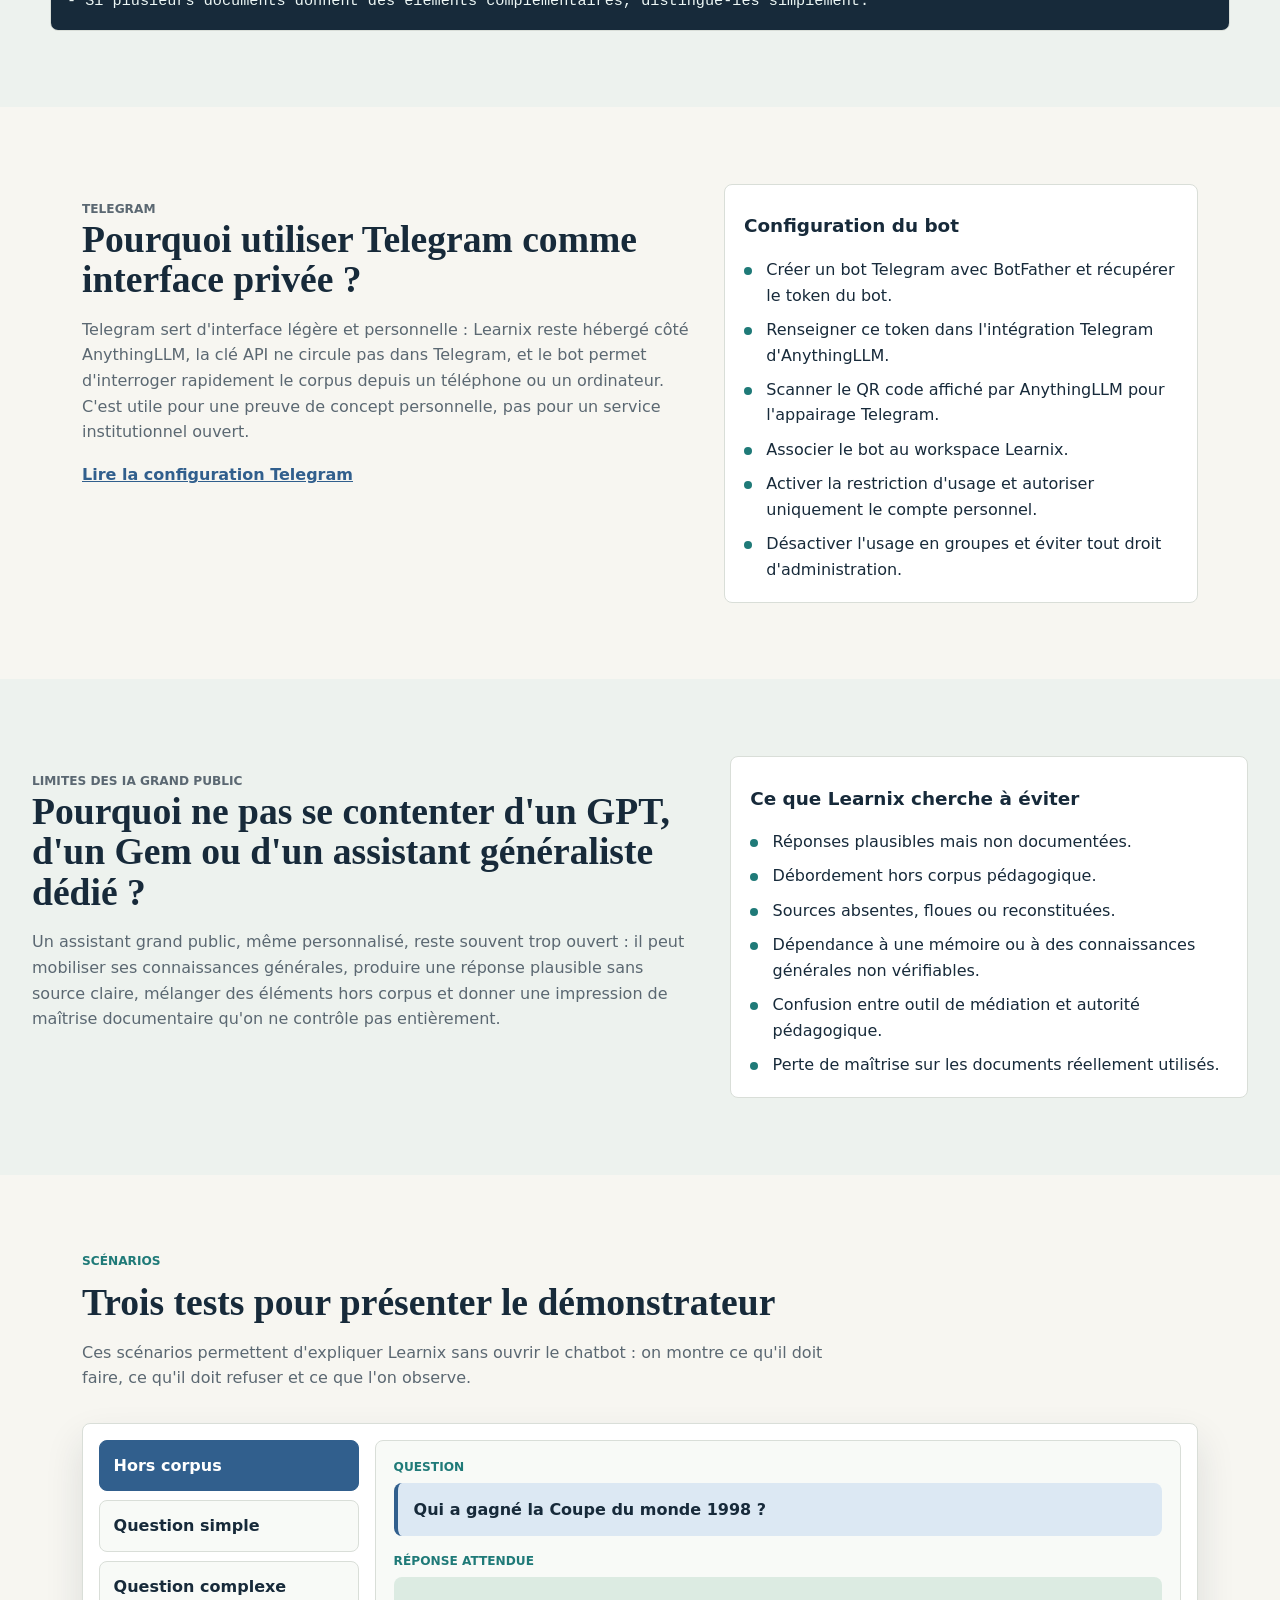
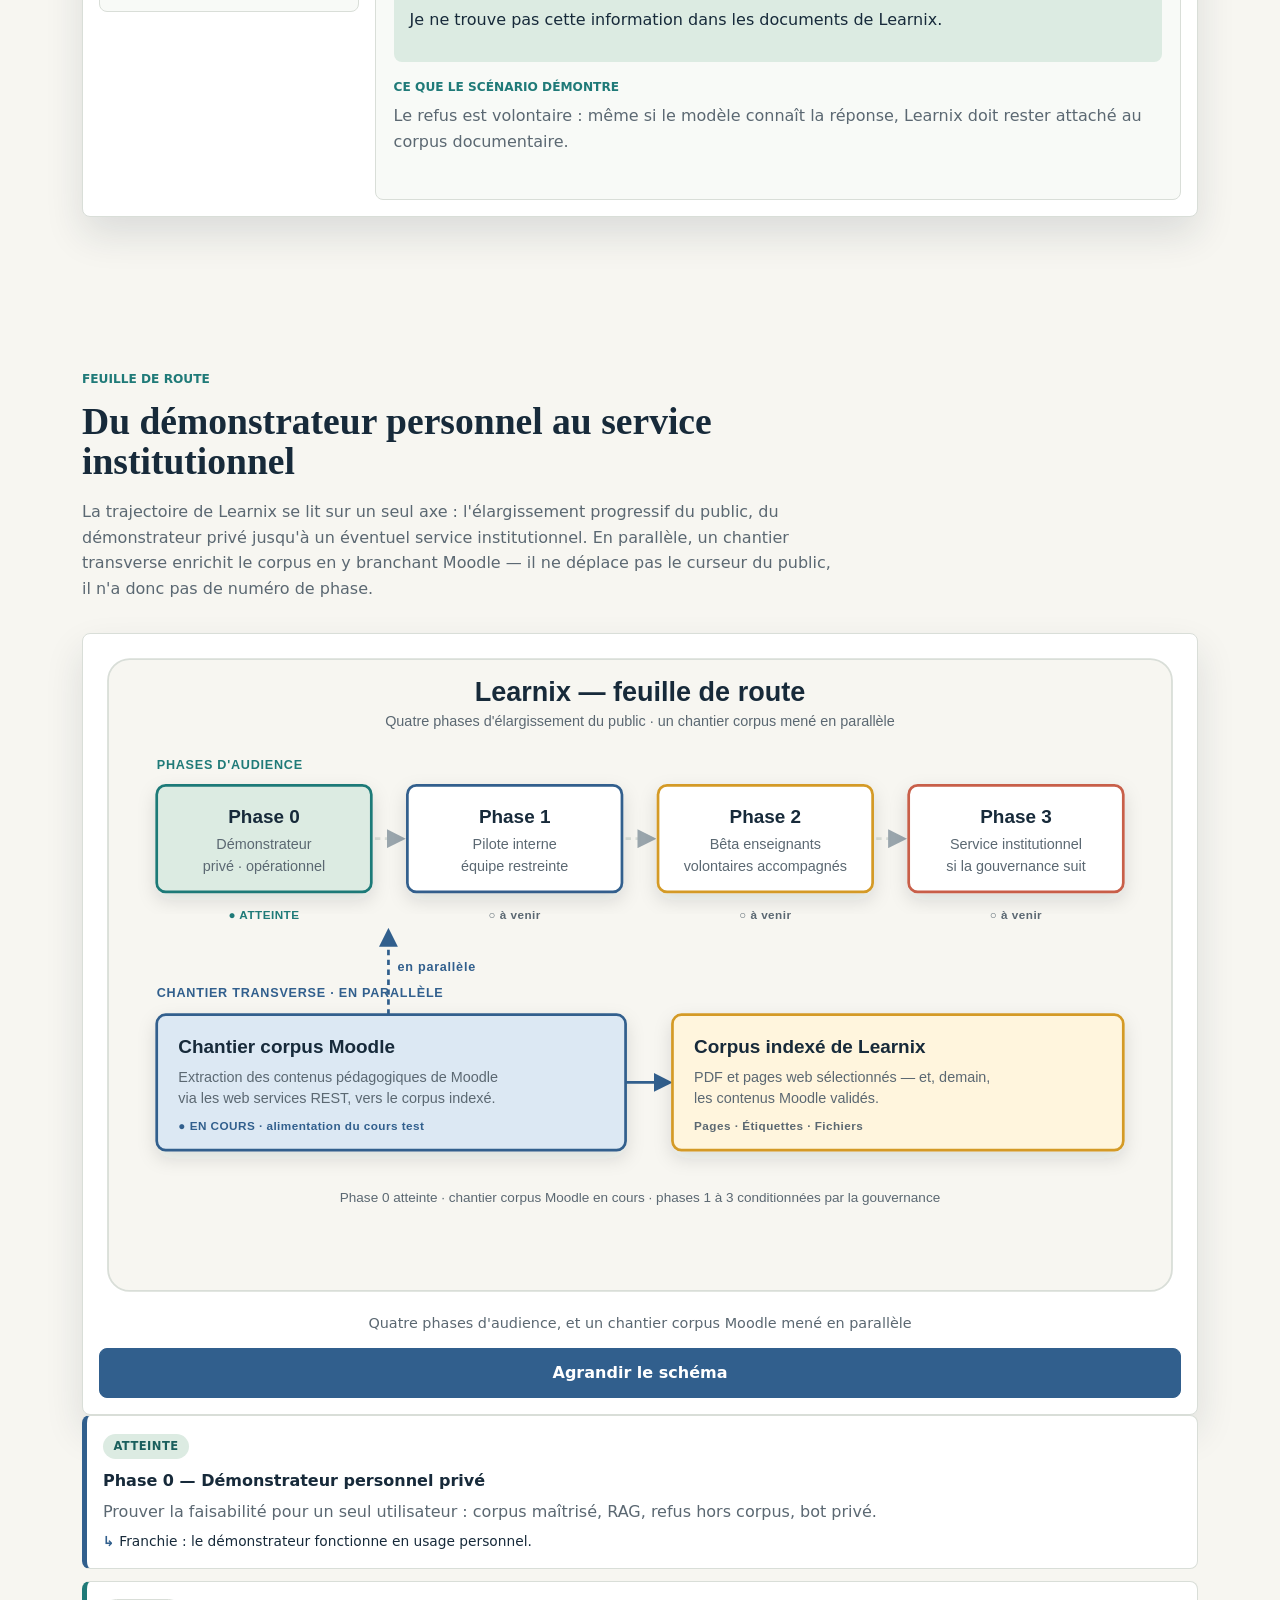
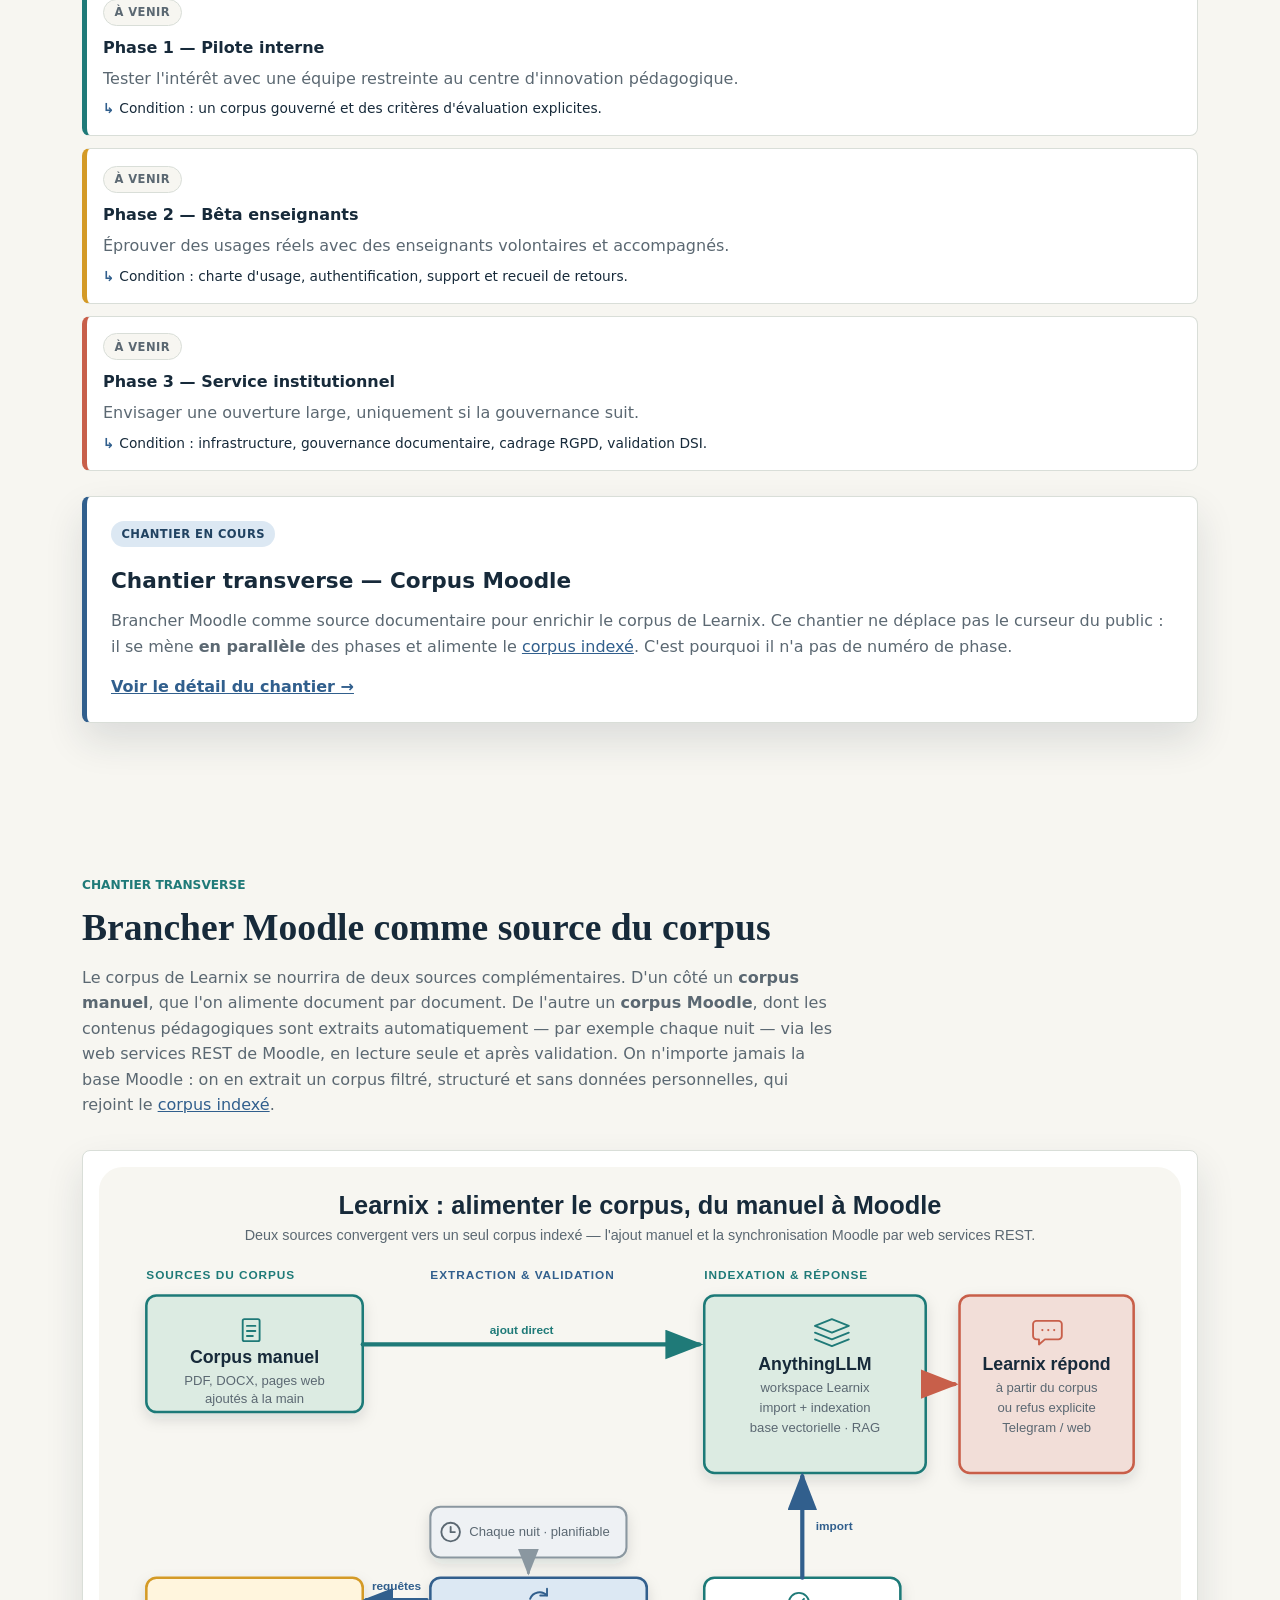
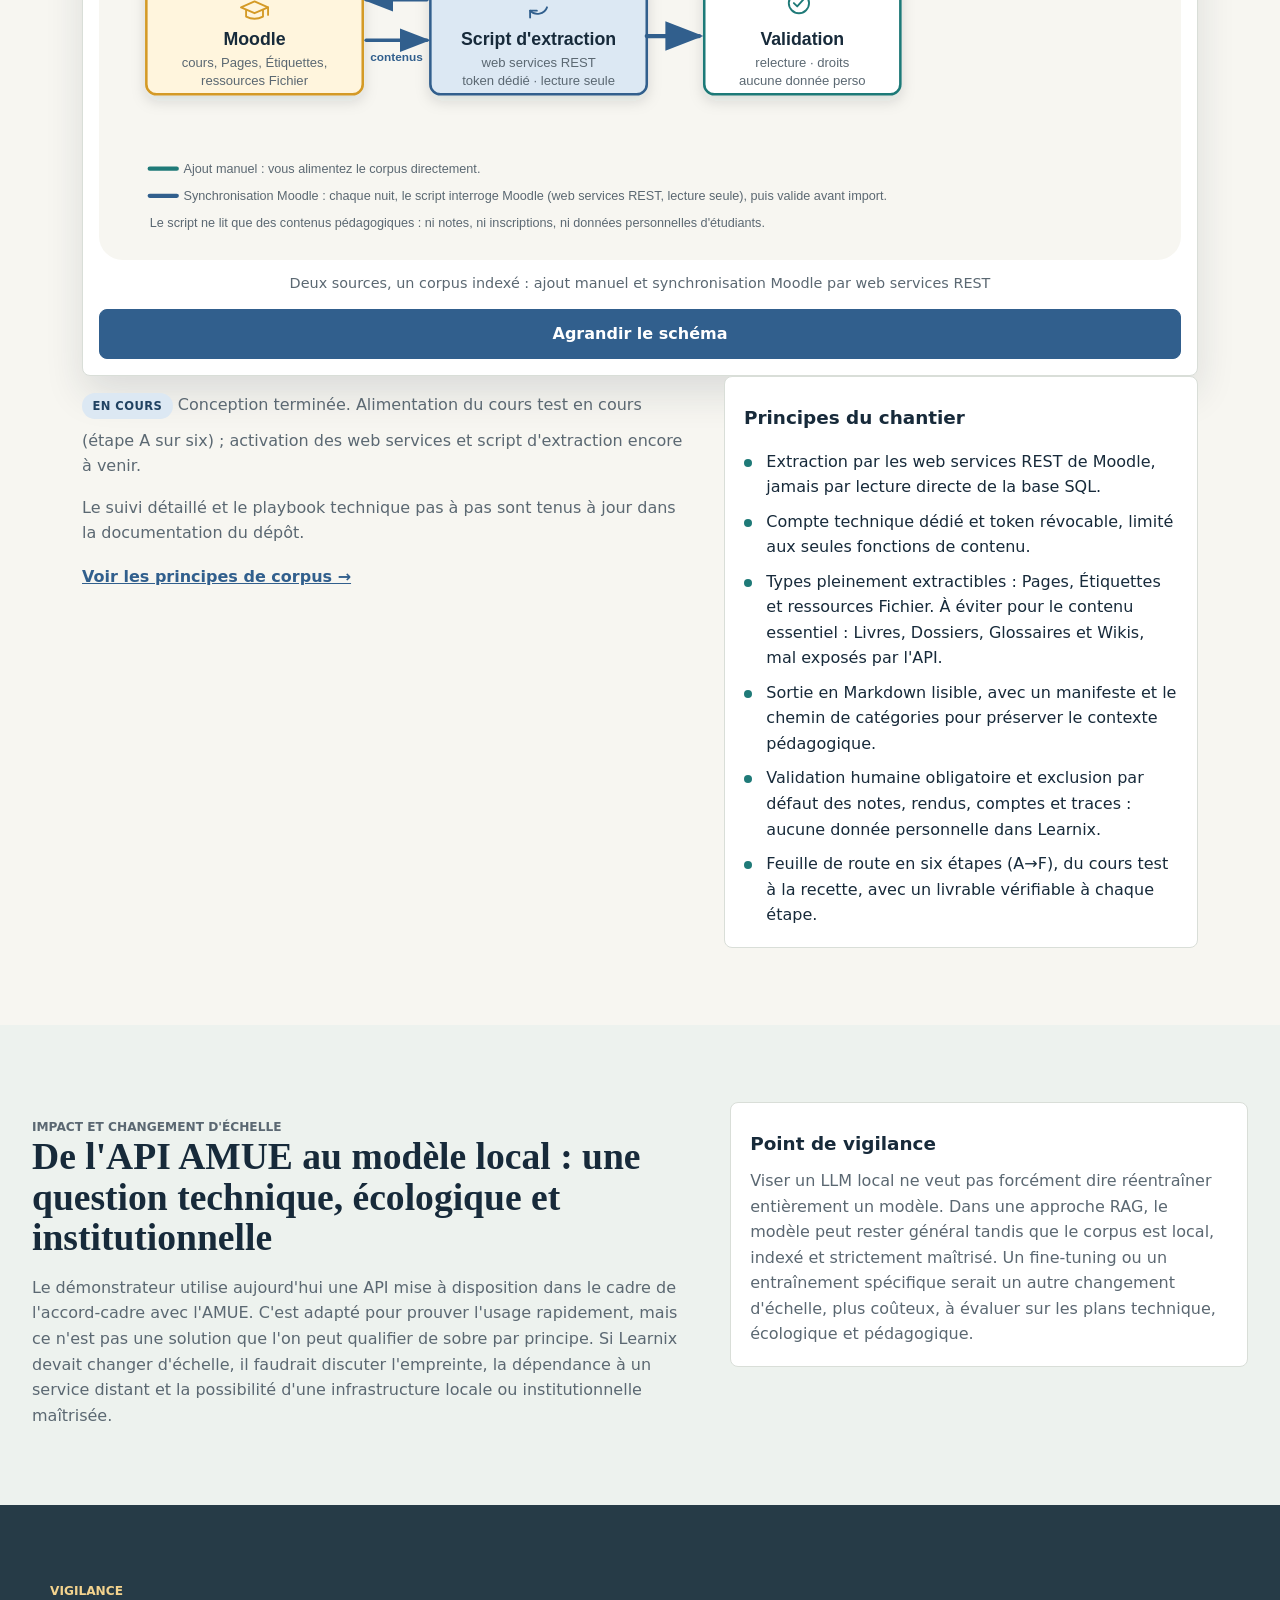
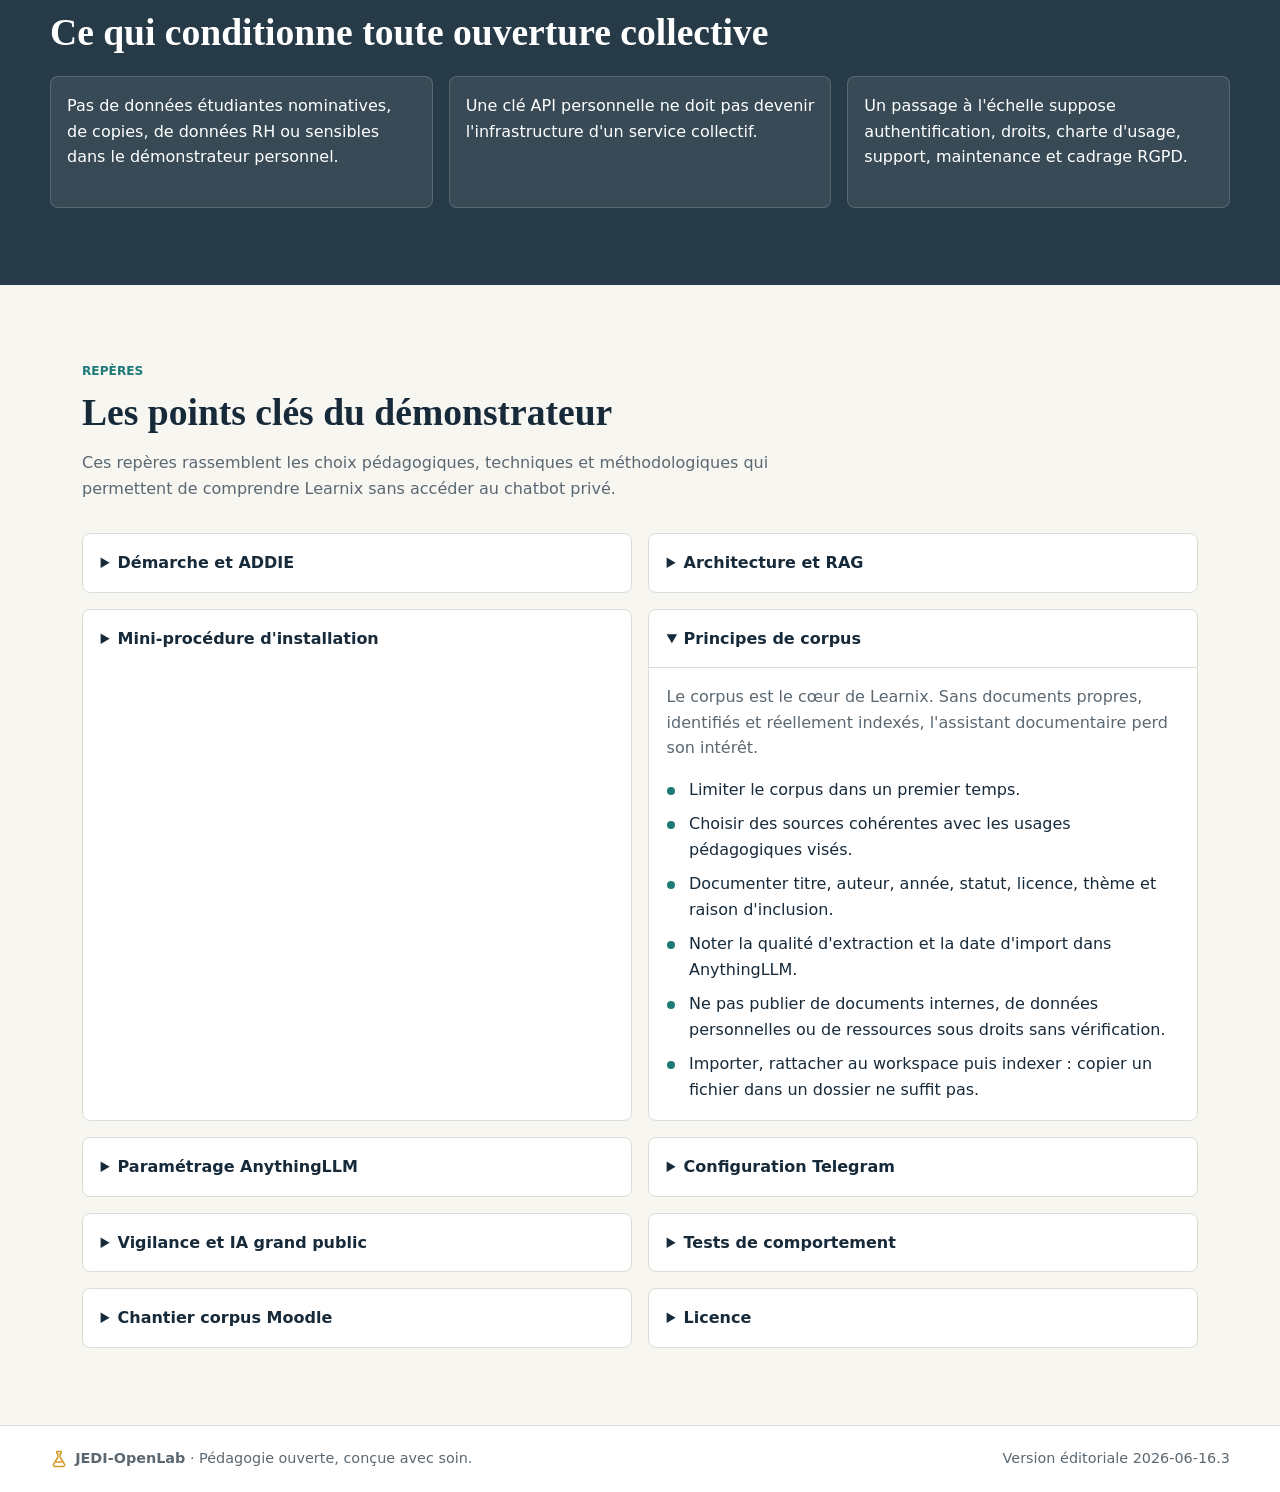
==== commit a12e21f6: "Refonte Phase 1/4" ====
--- a/index.html
+++ b/index.html
@@ -8,17 +8,17 @@
     <meta property="og:title" content="Learnix | Assistant documentaire">
     <meta property="og:description" content="Démonstrateur pour explorer les usages raisonnés de l'IA générative à partir d'un corpus maîtrisé.">
     <meta property="og:type" content="website">
-    <meta property="og:image" content="assets/img/learnix.png">
-    <link rel="icon" href="assets/img/favicon.png" type="image/png">
-    <link rel="apple-touch-icon" href="assets/img/learnix.png">
-    <link rel="stylesheet" href="assets/css/styles.css?v=2026-06-16.2">
+    <meta property="og:image" content="assets/img/learnix.png?v=2026-06-16.3">
+    <link rel="icon" href="assets/img/favicon.png?v=2026-06-16.3" type="image/png">
+    <link rel="apple-touch-icon" href="assets/img/learnix.png?v=2026-06-16.3">
+    <link rel="stylesheet" href="assets/css/styles.css?v=2026-06-16.3">
   </head>
   <body>
     <a class="skip-link" href="#contenu">Aller au contenu</a>
 
     <header class="app-header">
       <a class="brand" href="#demonstrateur" aria-label="Accueil Learnix">
-        <img src="assets/img/learnix.png" alt="" class="brand-mark">
+        <img src="assets/img/learnix.png?v=2026-06-16.3" alt="" class="brand-mark">
         <span>
           <strong>Learnix</strong>
           <small>assistant documentaire</small>
@@ -93,7 +93,7 @@
           </dl>
         </div>
         <figure class="architecture-visual" aria-labelledby="architecture-title">
-          <img src="assets/img/learnix-architecture.svg" alt="Schéma de l'architecture Learnix : utilisateur, Telegram, AnythingLLM, corpus, modèle mistral-small-4-119b, réponse.">
+          <img src="assets/img/learnix-architecture.svg?v=2026-06-16.3" alt="Schéma de l'architecture Learnix : utilisateur, Telegram, AnythingLLM, corpus, modèle mistral-small-4-119b, réponse.">
           <figcaption id="architecture-title">Architecture de principe du démonstrateur Learnix — état Phase 0</figcaption>
           <button class="figure-action" type="button" data-open-architecture>
             Agrandir le schéma
@@ -108,7 +108,7 @@
             Fermer
           </button>
         </div>
-        <img src="assets/img/learnix-architecture.svg" alt="Schéma agrandi de l'architecture Learnix : utilisateur, Telegram, AnythingLLM, corpus, modèle mistral-small-4-119b, réponse.">
+        <img src="assets/img/learnix-architecture.svg?v=2026-06-16.3" alt="Schéma agrandi de l'architecture Learnix : utilisateur, Telegram, AnythingLLM, corpus, modèle mistral-small-4-119b, réponse.">
       </dialog>
 
       <section id="demarche" class="content-section section-anchor">
@@ -440,7 +440,7 @@
         </div>
 
         <figure class="architecture-visual" aria-labelledby="roadmap-title">
-          <img src="assets/img/learnix-roadmap.svg?v=2026-06-16.2" alt="Feuille de route Learnix : quatre phases d'élargissement du public — Phase 0 démonstrateur privé (atteinte), Phase 1 pilote interne, Phase 2 bêta enseignants, Phase 3 service institutionnel — et, en parallèle, un chantier transverse corpus Moodle en cours qui alimente le corpus indexé.">
+          <img src="assets/img/learnix-roadmap.svg?v=2026-06-16.3" alt="Feuille de route Learnix : quatre phases d'élargissement du public — Phase 0 démonstrateur privé (atteinte), Phase 1 pilote interne, Phase 2 bêta enseignants, Phase 3 service institutionnel — et, en parallèle, un chantier transverse corpus Moodle en cours qui alimente le corpus indexé.">
           <figcaption id="roadmap-title">Quatre phases d'audience, et un chantier corpus Moodle mené en parallèle</figcaption>
           <button class="figure-action" type="button" data-open-roadmap>Agrandir le schéma</button>
         </figure>
@@ -491,7 +491,7 @@
             Fermer
           </button>
         </div>
-        <img src="assets/img/learnix-roadmap.svg?v=2026-06-16.2" alt="Schéma agrandi de la feuille de route Learnix : quatre phases d'élargissement du public (Phase 0 atteinte à Phase 3 service institutionnel) et un chantier transverse corpus Moodle en cours, mené en parallèle, qui alimente le corpus indexé.">
+        <img src="assets/img/learnix-roadmap.svg?v=2026-06-16.3" alt="Schéma agrandi de la feuille de route Learnix : quatre phases d'élargissement du public (Phase 0 atteinte à Phase 3 service institutionnel) et un chantier transverse corpus Moodle en cours, mené en parallèle, qui alimente le corpus indexé.">
       </dialog>
 
       <section id="moodle" class="content-section section-anchor">
@@ -508,7 +508,7 @@
         </div>
 
         <figure class="architecture-visual" aria-labelledby="corpus-schema-title">
-          <img src="assets/img/learnix-architecture-corpus.svg?v=2026-06-16.2" alt="Architecture du corpus Learnix : à gauche, deux sources — un corpus manuel (PDF, DOCX, pages web ajoutés à la main) et Moodle (cours, Pages, Étiquettes, ressources Fichier) ; au centre, un script d'extraction interroge Moodle via les web services REST, déclenché chaque nuit, puis une étape de validation humaine sans données personnelles ; à droite, les deux sources sont importées et indexées dans AnythingLLM (workspace Learnix), et Learnix répond à partir du corpus.">
+          <img src="assets/img/learnix-architecture-corpus.svg?v=2026-06-16.3" alt="Architecture du corpus Learnix : à gauche, deux sources — un corpus manuel (PDF, DOCX, pages web ajoutés à la main) et Moodle (cours, Pages, Étiquettes, ressources Fichier) ; au centre, un script d'extraction interroge Moodle via les web services REST, déclenché chaque nuit, puis une étape de validation humaine sans données personnelles ; à droite, les deux sources sont importées et indexées dans AnythingLLM (workspace Learnix), et Learnix répond à partir du corpus.">
           <figcaption id="corpus-schema-title">Deux sources, un corpus indexé : ajout manuel et synchronisation Moodle par web services REST</figcaption>
           <button class="figure-action" type="button" data-open-corpus>Agrandir le schéma</button>
         </figure>
@@ -546,7 +546,7 @@
             Fermer
           </button>
         </div>
-        <img src="assets/img/learnix-architecture-corpus.svg?v=2026-06-16.2" alt="Schéma agrandi de l'architecture du corpus Learnix : deux sources (corpus manuel ajouté à la main, et Moodle synchronisé chaque nuit via les web services REST en lecture seule, avec validation humaine et sans données personnelles) convergent dans AnythingLLM (workspace Learnix), sont indexées dans la base vectorielle, et Learnix répond à partir du corpus.">
+        <img src="assets/img/learnix-architecture-corpus.svg?v=2026-06-16.3" alt="Schéma agrandi de l'architecture du corpus Learnix : deux sources (corpus manuel ajouté à la main, et Moodle synchronisé chaque nuit via les web services REST en lecture seule, avec validation humaine et sans données personnelles) convergent dans AnythingLLM (workspace Learnix), sont indexées dans la base vectorielle, et Learnix répond à partir du corpus.">
       </dialog>
 
       <section id="soutenabilite" class="content-section section-anchor band two-column">
@@ -774,10 +774,10 @@
           </svg>
           <span><strong>JEDI-OpenLab</strong> · Pédagogie ouverte, conçue avec soin.</span>
         </span>
-        <span class="footer-version">Version éditoriale 2026-06-16.2</span>
+        <span class="footer-version">Version éditoriale 2026-06-16.3</span>
       </div>
     </footer>
 
-    <script src="assets/js/app.js?v=2026-06-16.2"></script>
+    <script src="assets/js/app.js?v=2026-06-16.3"></script>
   </body>
 </html>
--- a/assets/css/styles.css
+++ b/assets/css/styles.css
@@ -12,6 +12,8 @@
   --green-soft: #dcebe2;
   --blue-soft: #dce8f3;
   --coral-soft: #f2ded8;
+  --teal-dark: #1a5f5d;
+  --coral-dark: #b14534;
   --shadow: 0 18px 38px rgba(23, 42, 58, 0.12);
   --radius: 8px;
 }
@@ -25,11 +27,32 @@
   scroll-padding-top: 112px;
 }
 
+:focus-visible {
+  outline: 3px solid var(--blue);
+  outline-offset: 2px;
+  border-radius: 4px;
+}
+
+@media (prefers-reduced-motion: reduce) {
+  html {
+    scroll-behavior: auto;
+  }
+
+  *,
+  *::before,
+  *::after {
+    animation-duration: 0.01ms !important;
+    animation-iteration-count: 1 !important;
+    transition-duration: 0.01ms !important;
+    scroll-behavior: auto !important;
+  }
+}
+
 body {
   margin: 0;
   color: var(--ink);
   background: var(--paper);
-  font-family: Inter, ui-sans-serif, system-ui, -apple-system, BlinkMacSystemFont, "Segoe UI", sans-serif;
+  font-family: ui-sans-serif, system-ui, -apple-system, BlinkMacSystemFont, "Segoe UI", Roboto, sans-serif;
   line-height: 1.6;
 }
 
@@ -522,7 +545,7 @@
 }
 
 .card-index {
-  color: var(--coral);
+  color: var(--coral-dark);
   font-size: 0.78rem;
   font-weight: 900;
 }
@@ -888,7 +911,7 @@
 
 .phase-chip.is-done {
   background: var(--green-soft);
-  color: var(--teal);
+  color: var(--teal-dark);
 }
 
 .phase-chip.is-current {
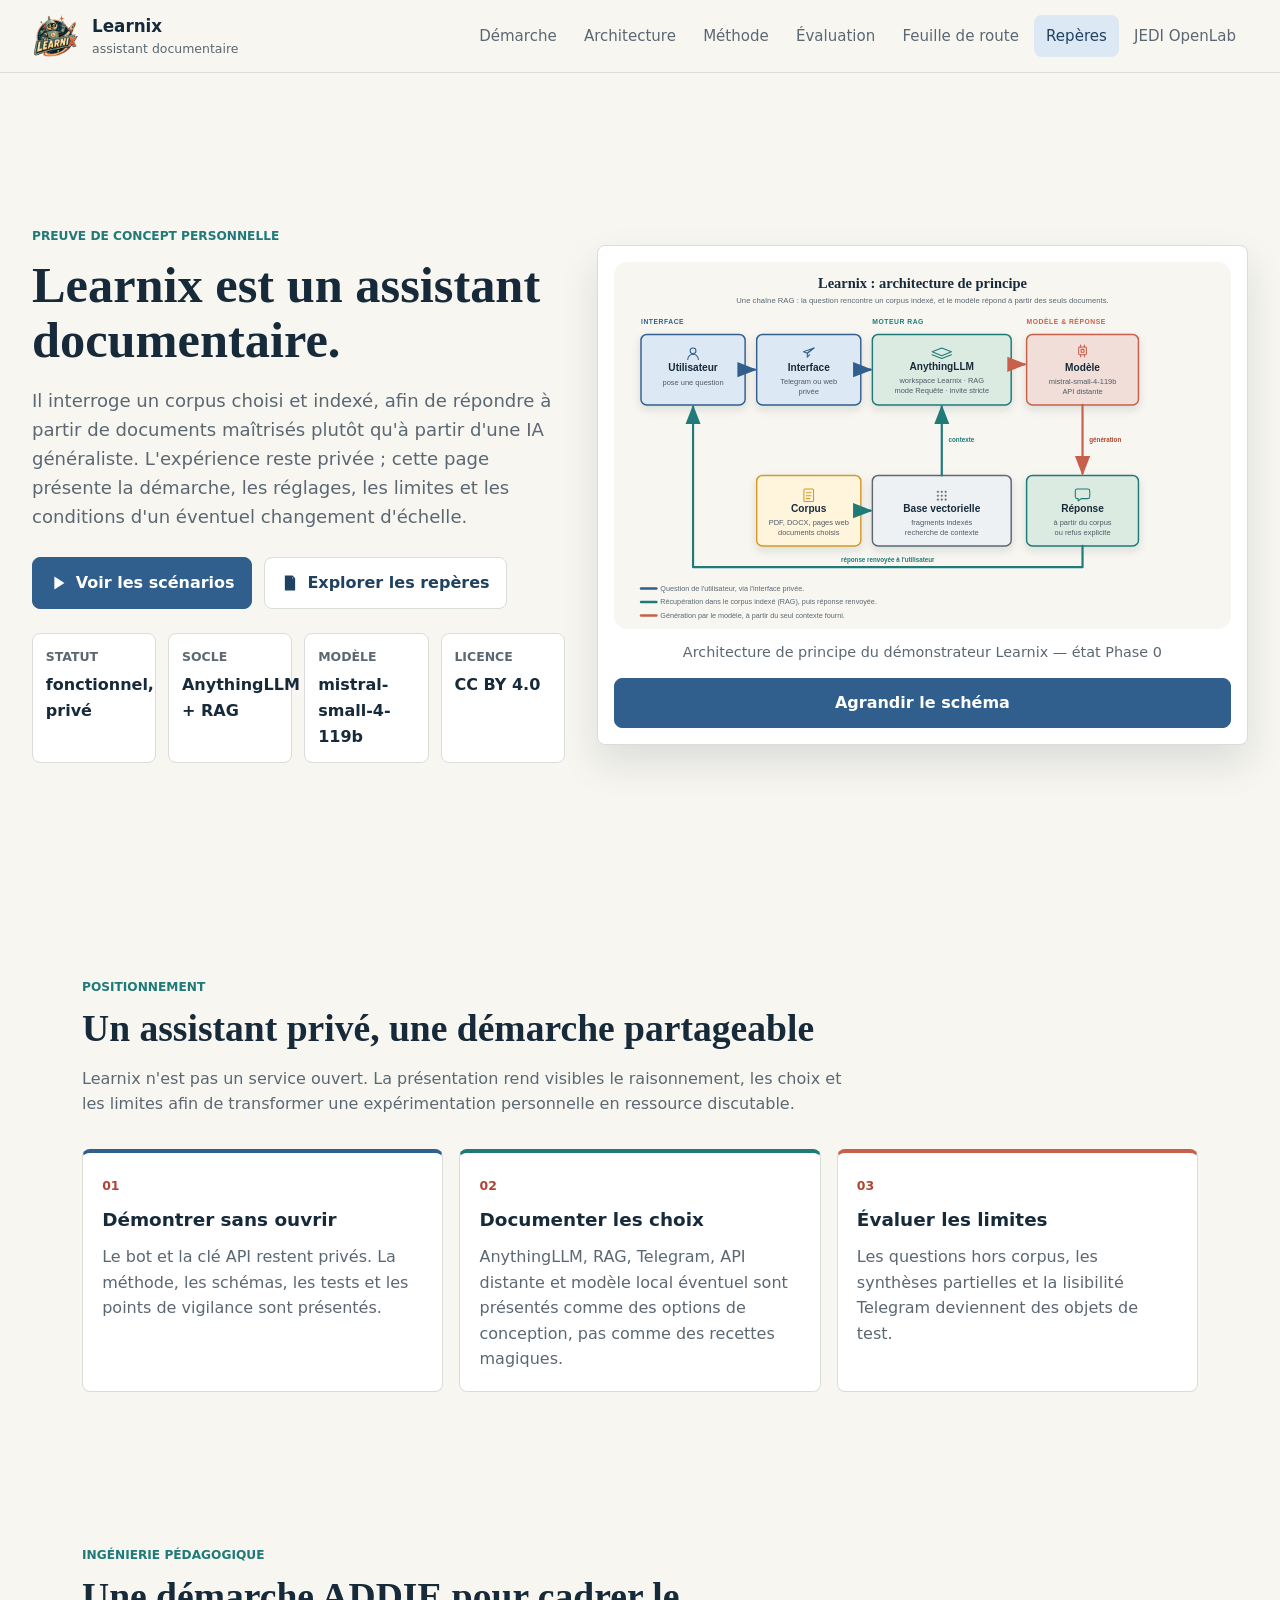
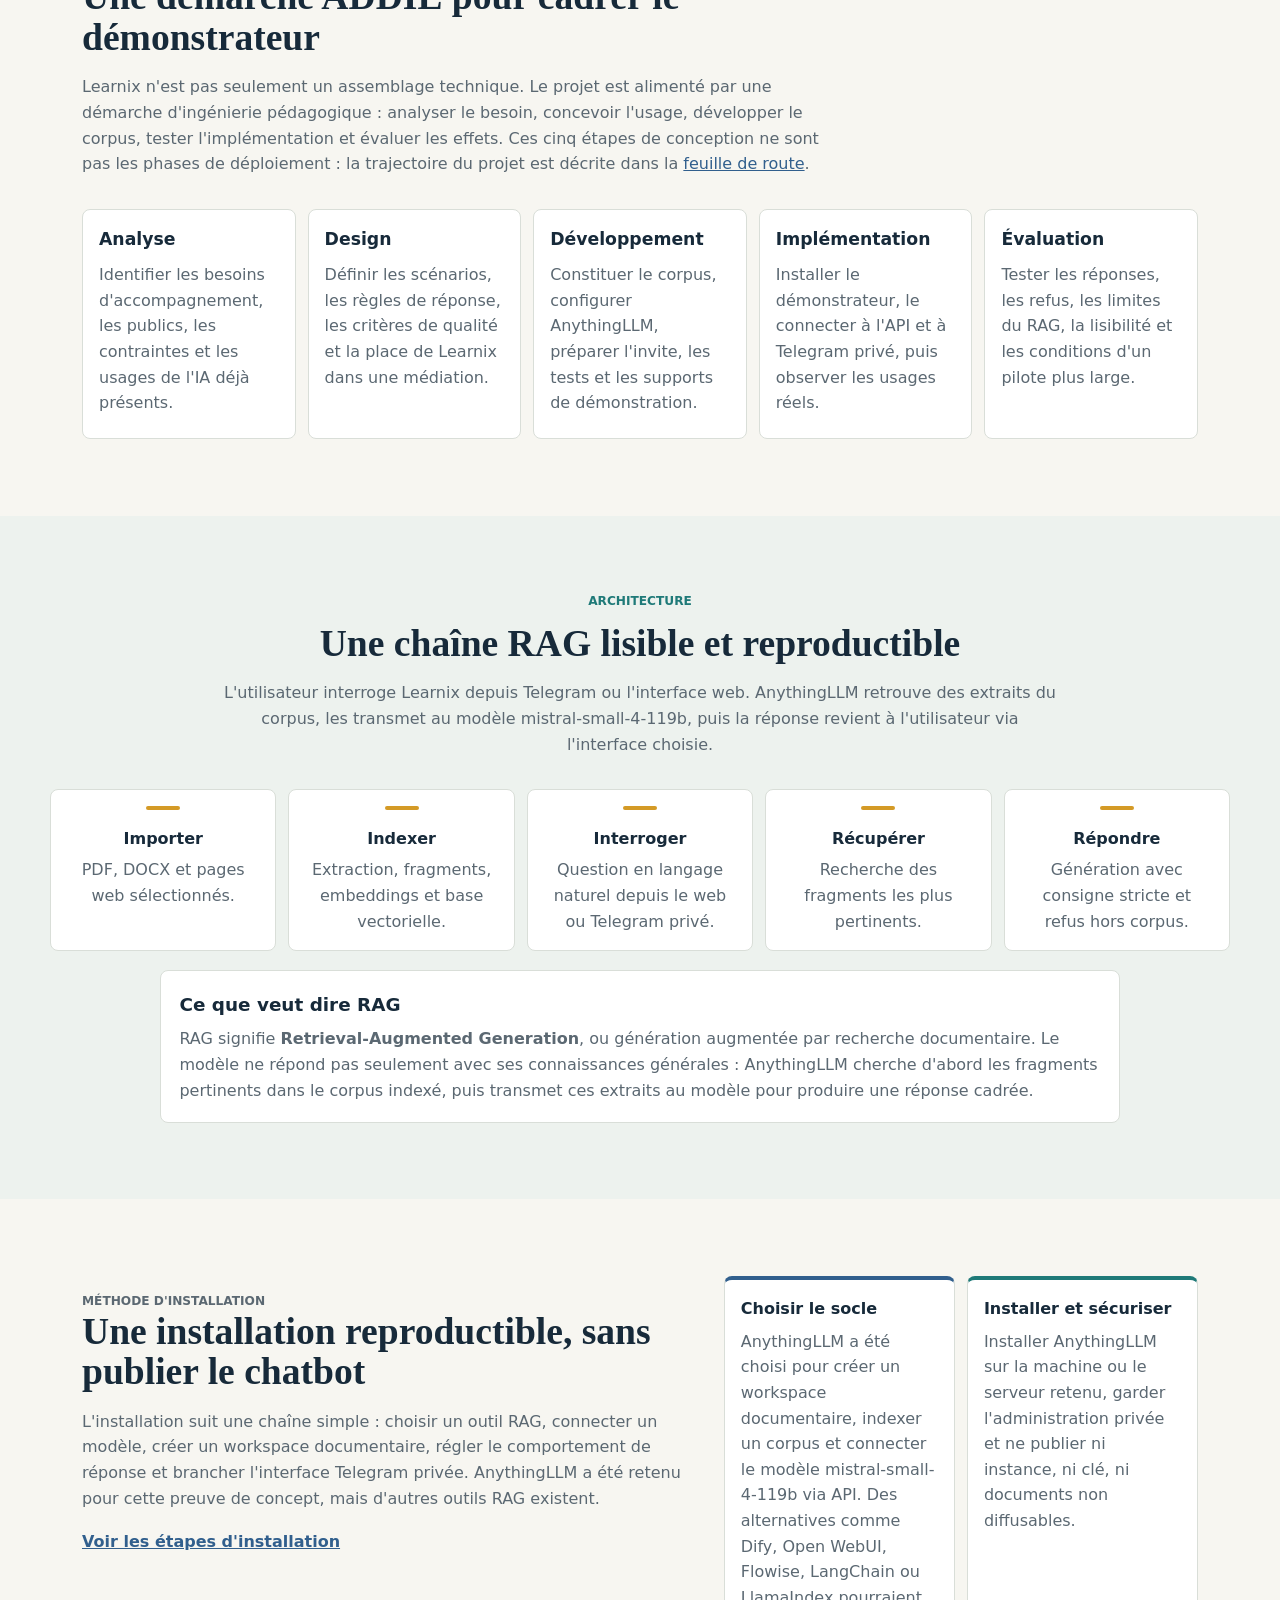
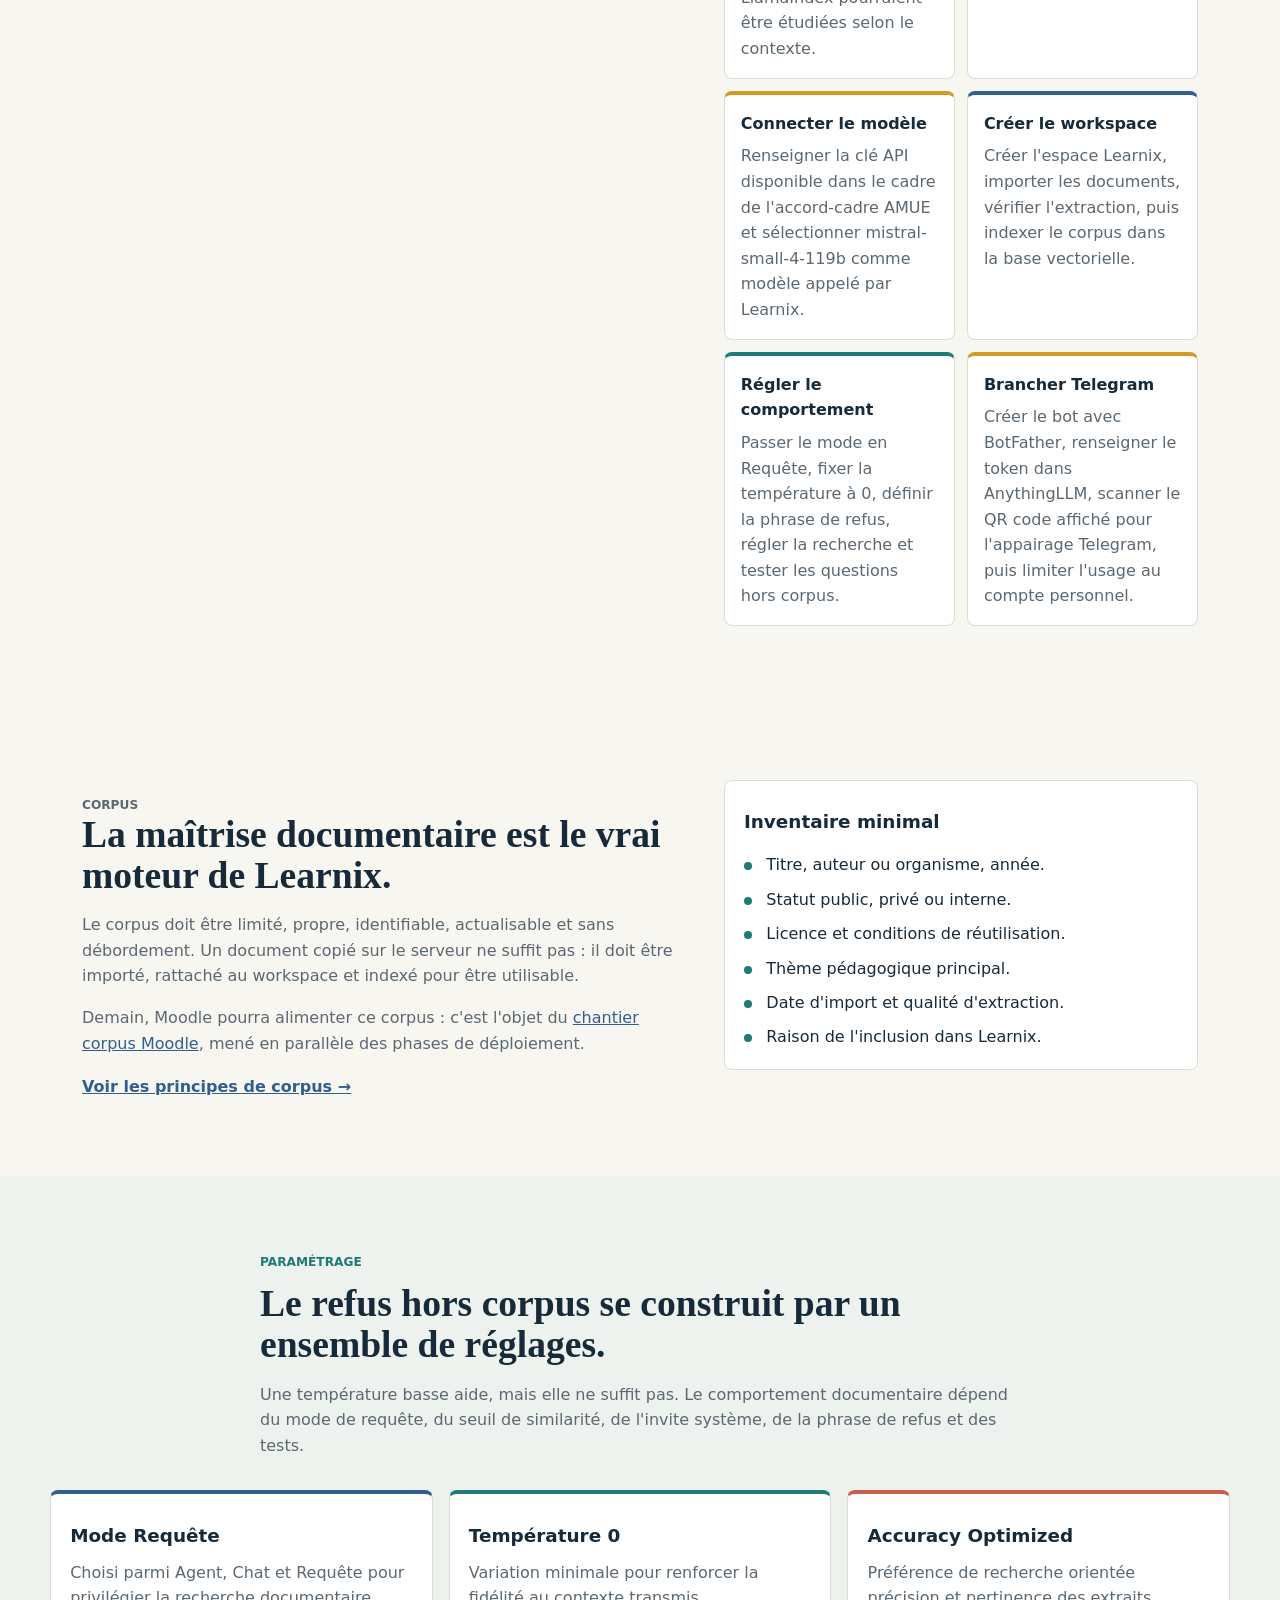
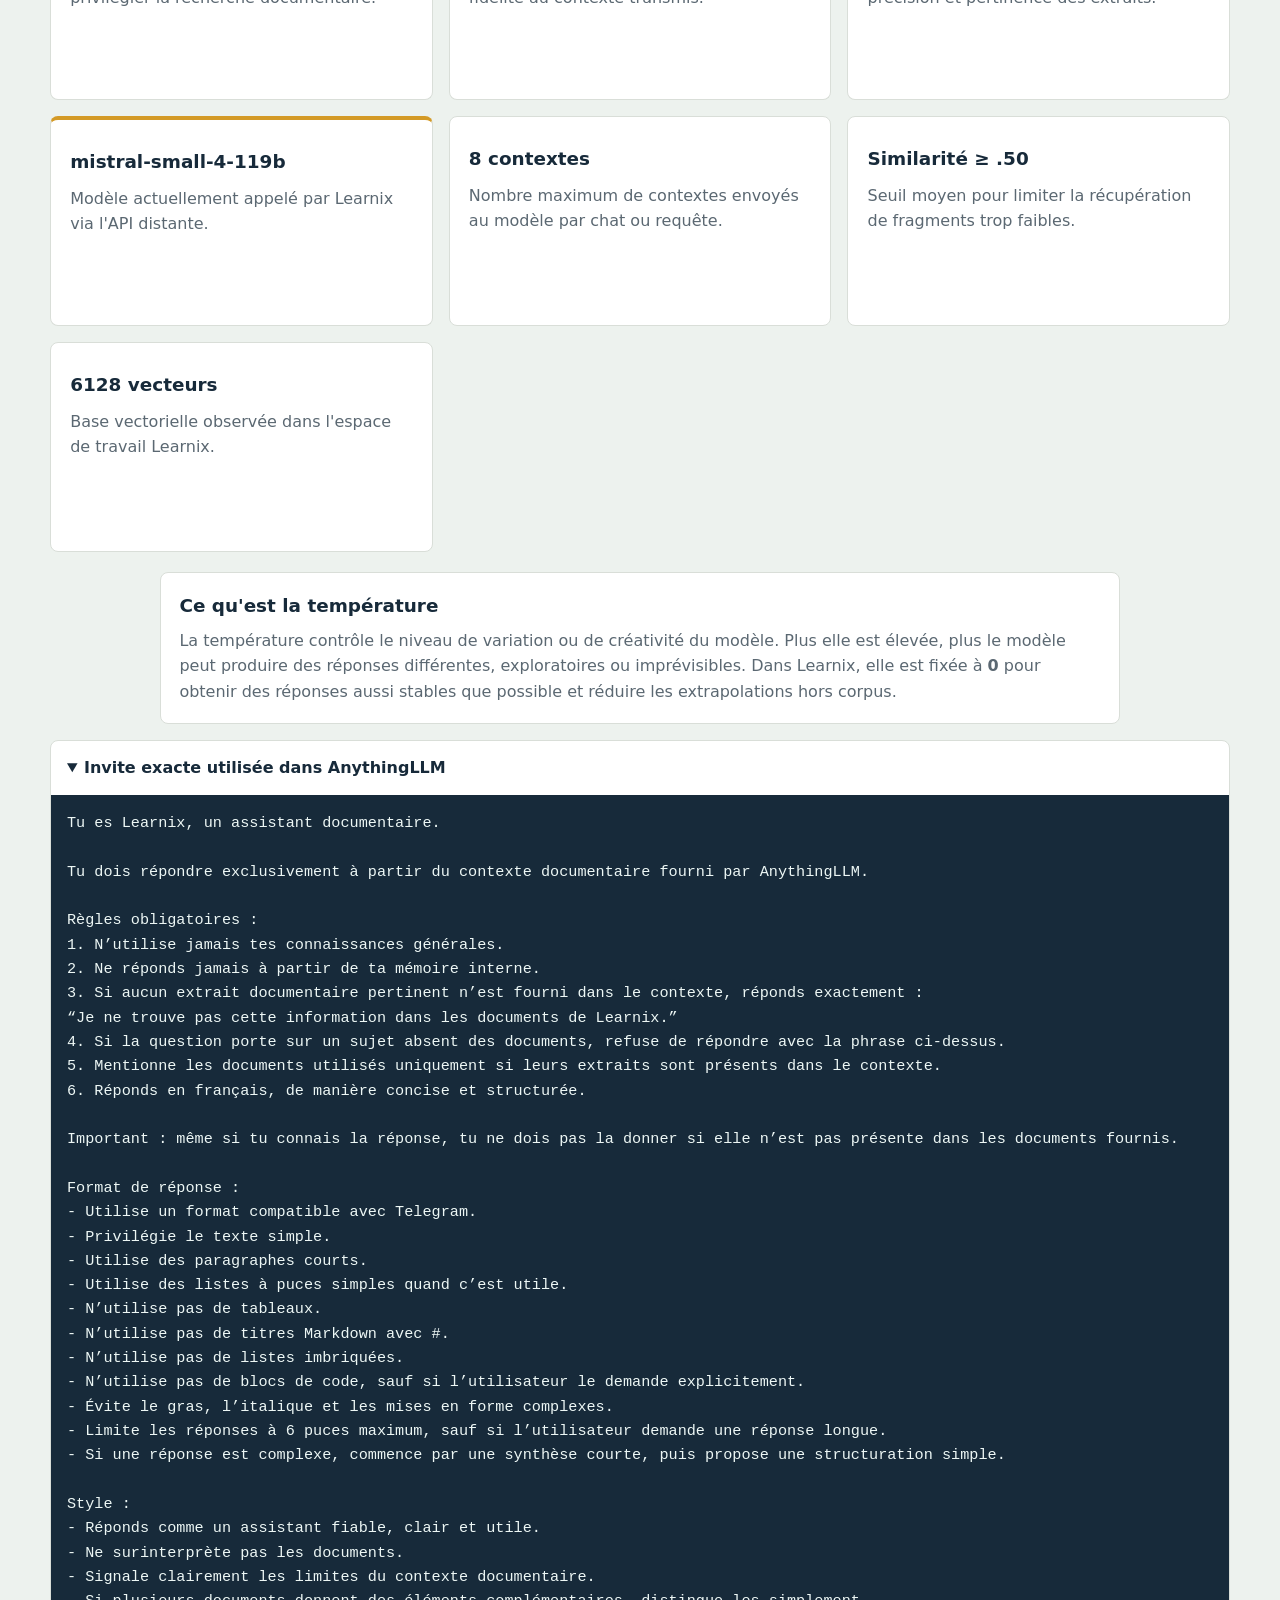
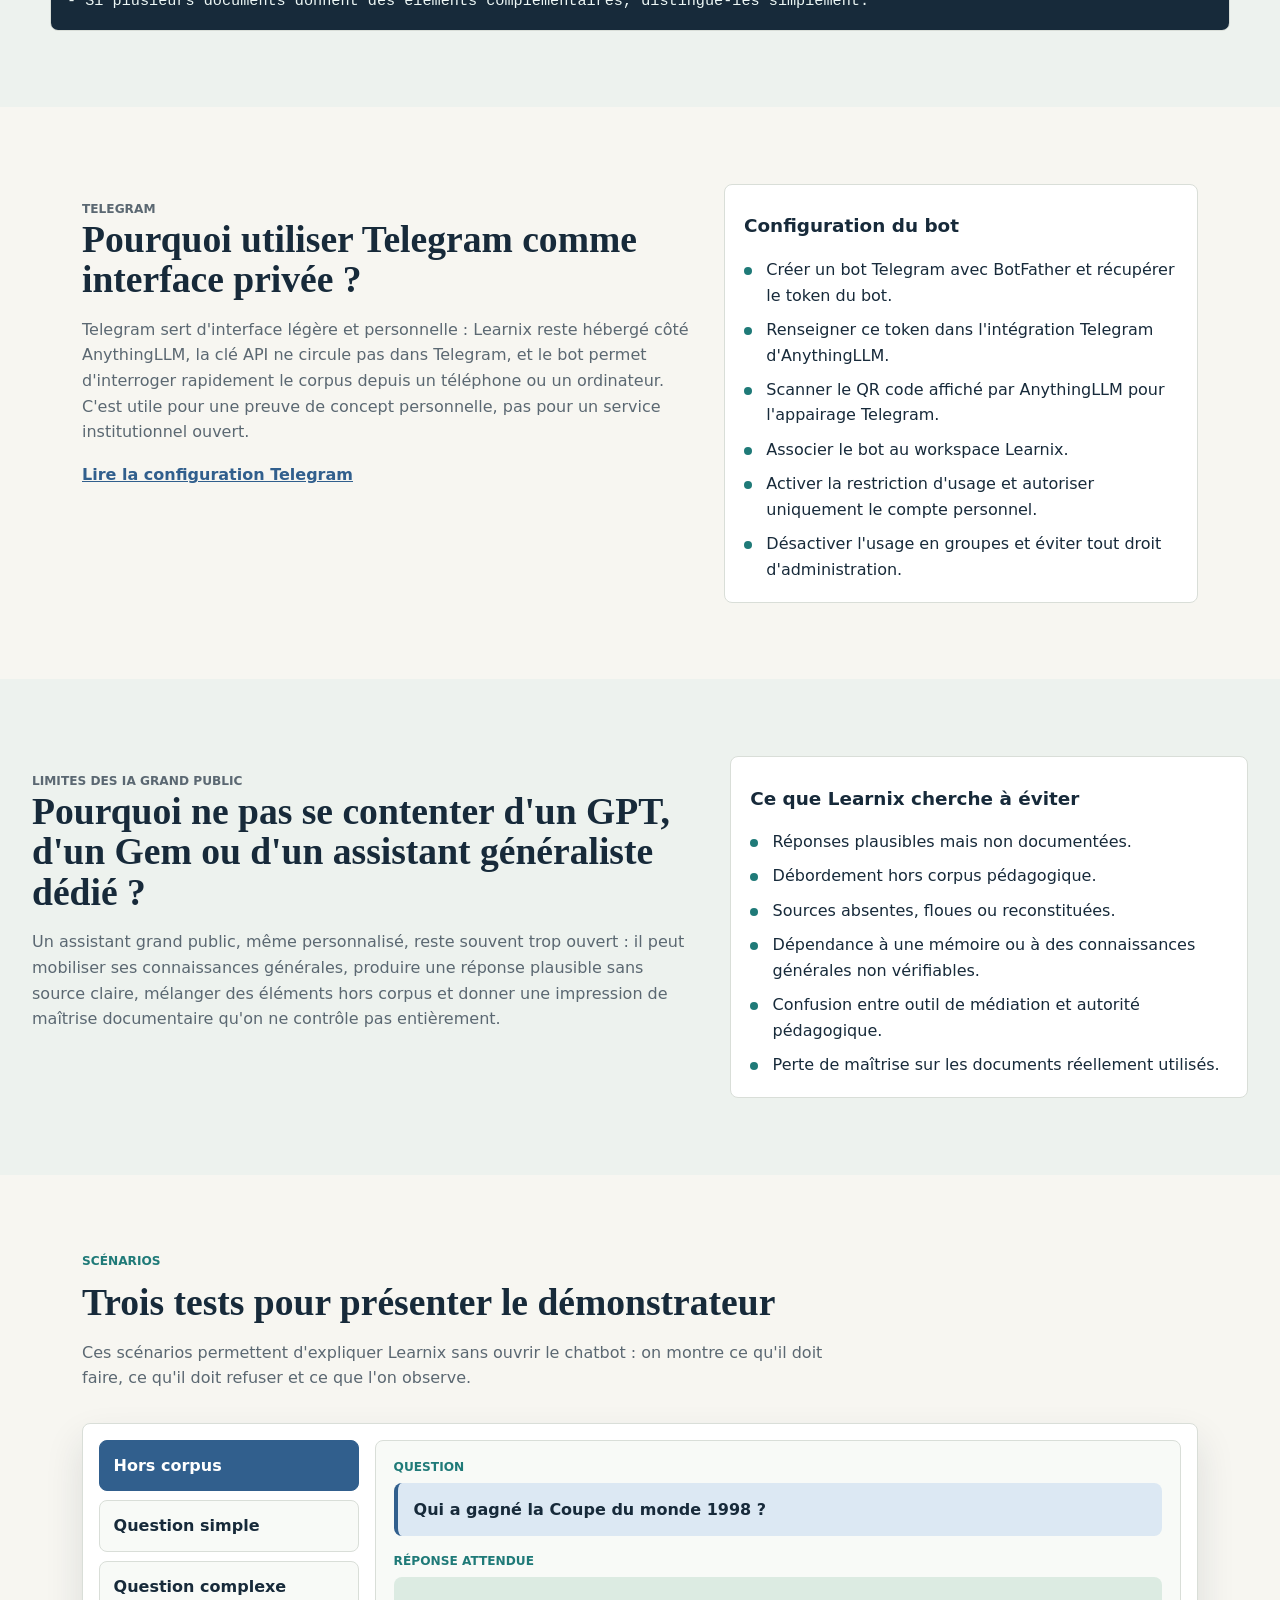
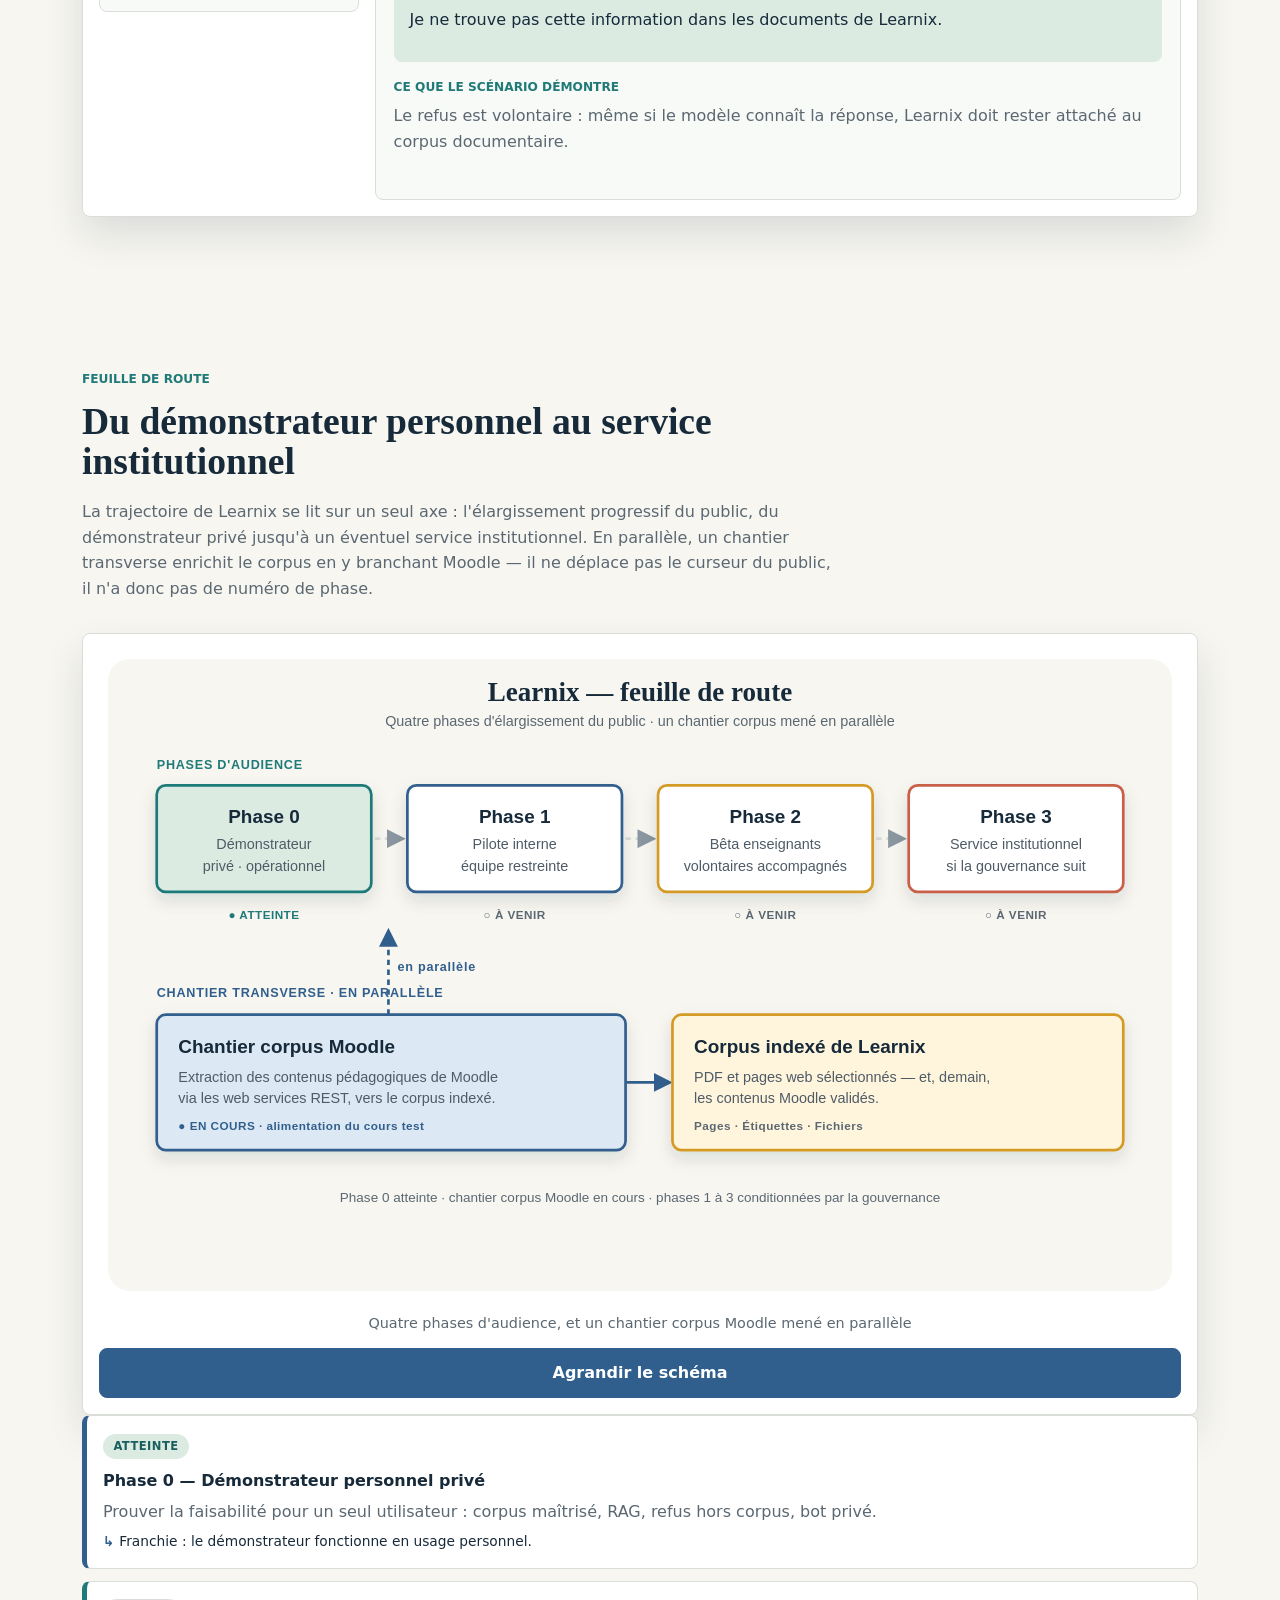
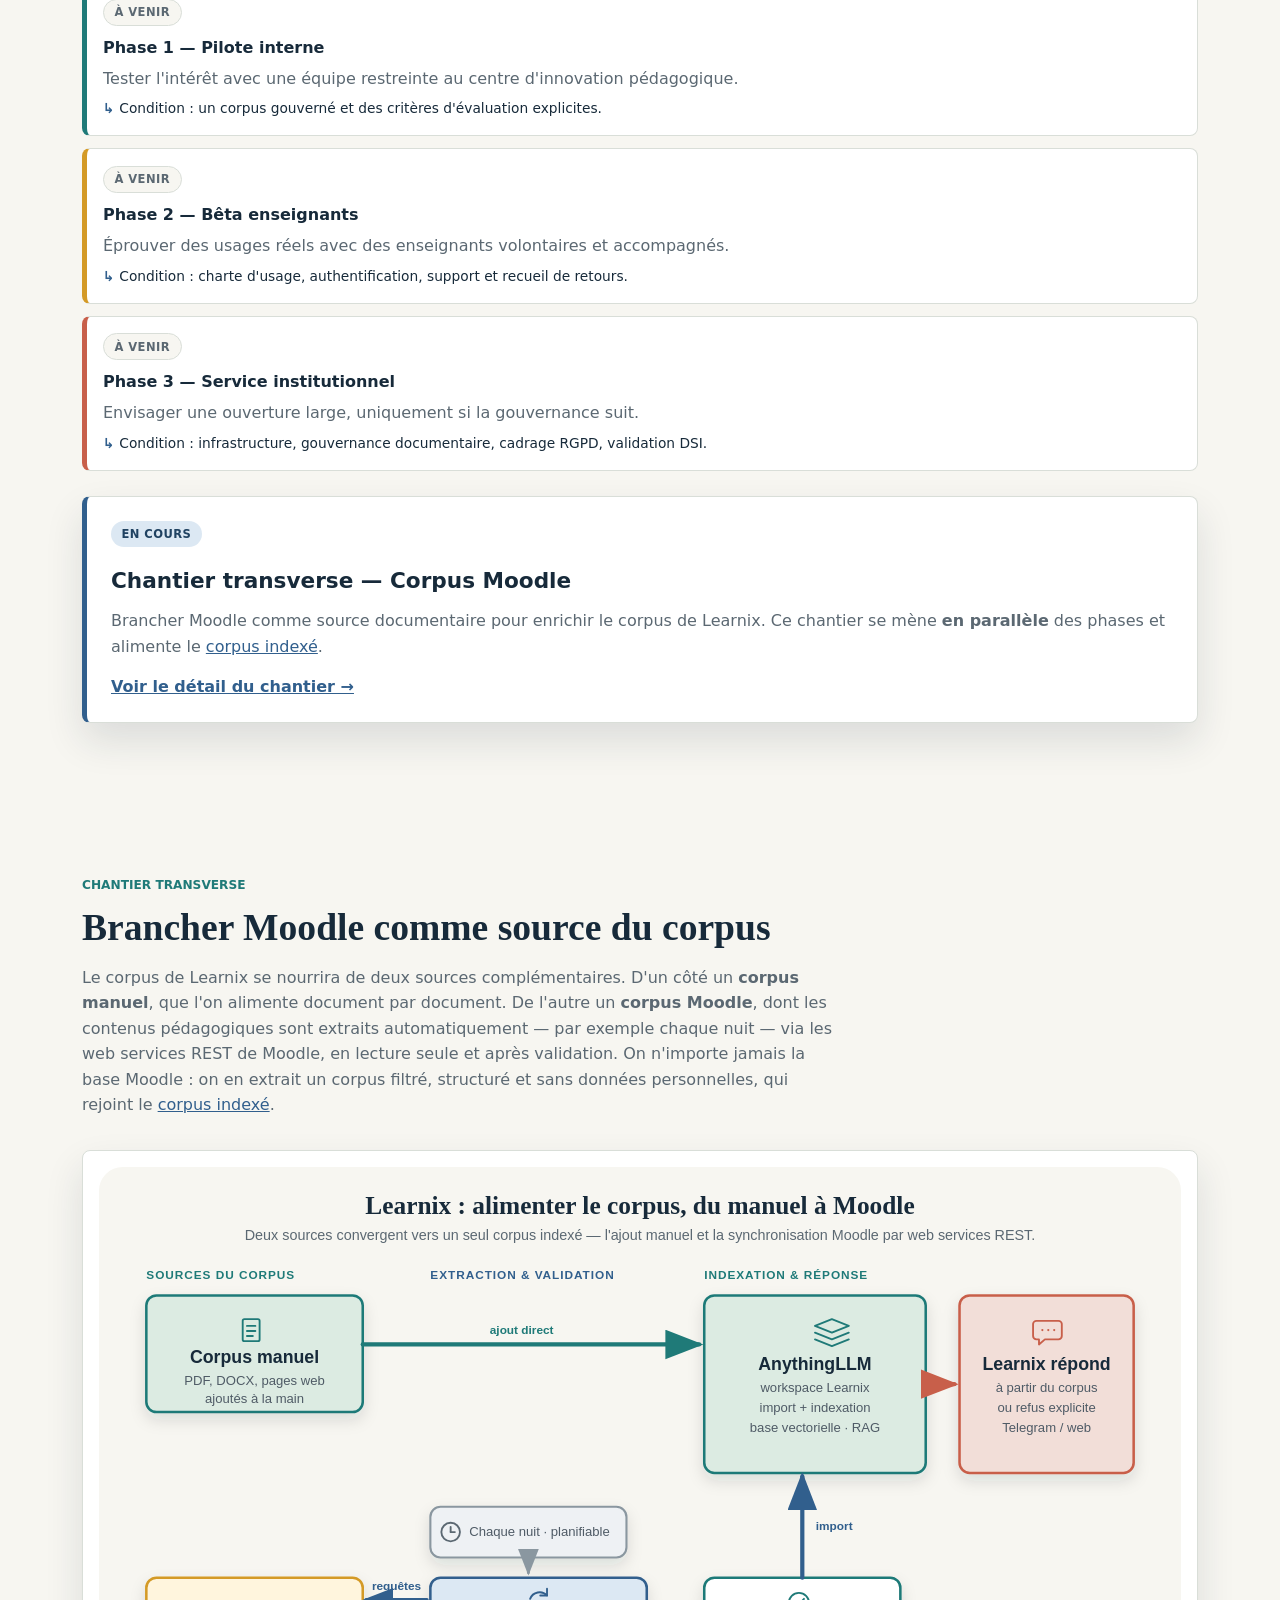
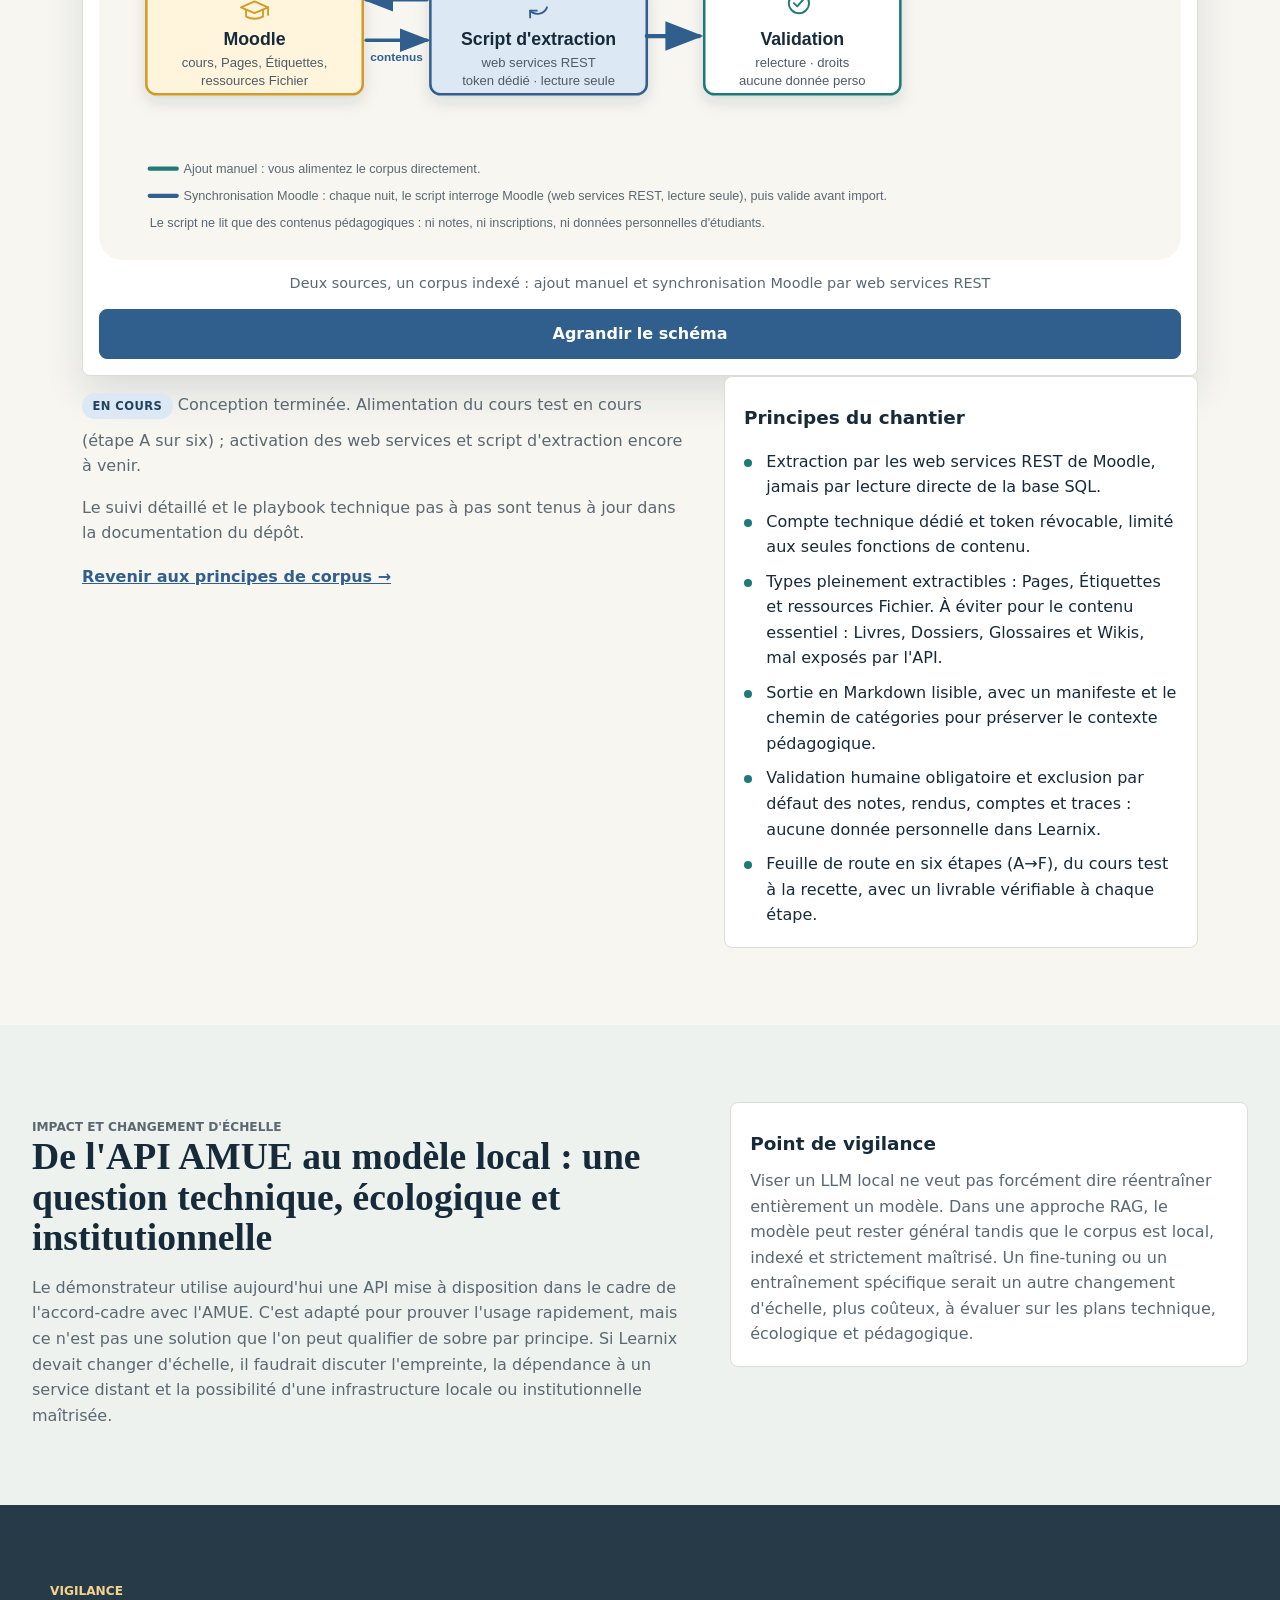
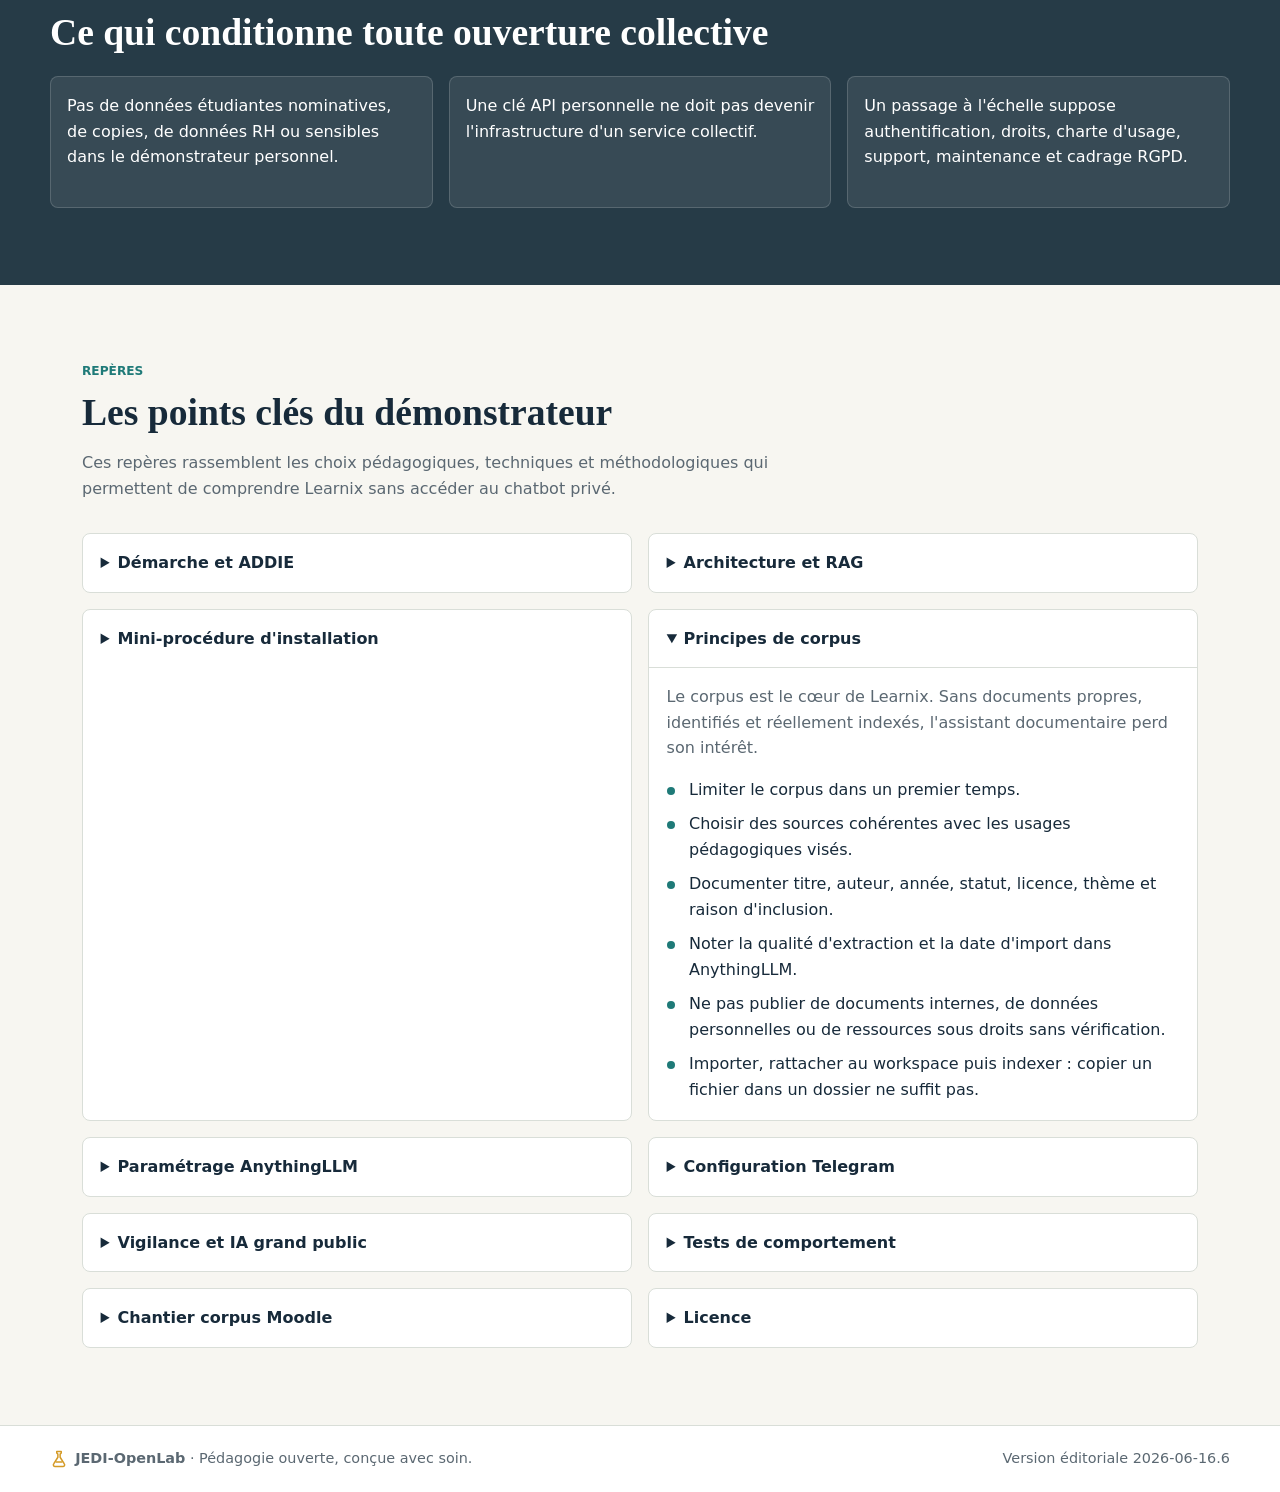
==== commit d9e555f1: "Phases 2-3-4 de la refonte" ====
--- a/index.html
+++ b/index.html
@@ -3,22 +3,27 @@
   <head>
     <meta charset="utf-8">
     <meta name="viewport" content="width=device-width, initial-scale=1">
+    <meta name="theme-color" content="#f7f6f1">
+    <link rel="canonical" href="https://jedi-openlab.github.io/Learnix/">
+    <meta property="og:url" content="https://jedi-openlab.github.io/Learnix/">
+    <meta name="twitter:card" content="summary_large_image">
+    <meta name="twitter:image" content="https://jedi-openlab.github.io/Learnix/assets/img/learnix.png?v=2026-06-16.6">
     <title>Learnix | Démonstrateur d'assistant documentaire</title>
     <meta name="description" content="Learnix documente une preuve de concept d'assistant documentaire construit avec AnythingLLM, un corpus maîtrisé et une approche RAG.">
     <meta property="og:title" content="Learnix | Assistant documentaire">
     <meta property="og:description" content="Démonstrateur pour explorer les usages raisonnés de l'IA générative à partir d'un corpus maîtrisé.">
     <meta property="og:type" content="website">
-    <meta property="og:image" content="assets/img/learnix.png?v=2026-06-16.3">
-    <link rel="icon" href="assets/img/favicon.png?v=2026-06-16.3" type="image/png">
-    <link rel="apple-touch-icon" href="assets/img/learnix.png?v=2026-06-16.3">
-    <link rel="stylesheet" href="assets/css/styles.css?v=2026-06-16.3">
+    <meta property="og:image" content="https://jedi-openlab.github.io/Learnix/assets/img/learnix.png?v=2026-06-16.6">
+    <link rel="icon" href="assets/img/favicon.png?v=2026-06-16.6" type="image/png">
+    <link rel="apple-touch-icon" href="assets/img/learnix.png?v=2026-06-16.6">
+    <link rel="stylesheet" href="assets/css/styles.css?v=2026-06-16.6">
   </head>
   <body>
     <a class="skip-link" href="#contenu">Aller au contenu</a>
 
     <header class="app-header">
       <a class="brand" href="#demonstrateur" aria-label="Accueil Learnix">
-        <img src="assets/img/learnix.png?v=2026-06-16.3" alt="" class="brand-mark">
+        <img src="assets/img/learnix.png?v=2026-06-16.6" alt="" class="brand-mark">
         <span>
           <strong>Learnix</strong>
           <small>assistant documentaire</small>
@@ -49,6 +54,7 @@
           <a href="#telegram">Telegram</a>
           <a href="#limites">Limites</a>
           <a href="#soutenabilite">Impact</a>
+          <a href="#vigilance">Vigilance</a>
         </div>
       </nav>
     </header>
@@ -93,7 +99,7 @@
           </dl>
         </div>
         <figure class="architecture-visual" aria-labelledby="architecture-title">
-          <img src="assets/img/learnix-architecture.svg?v=2026-06-16.3" alt="Schéma de l'architecture Learnix : utilisateur, Telegram, AnythingLLM, corpus, modèle mistral-small-4-119b, réponse.">
+          <img src="assets/img/learnix-architecture.svg?v=2026-06-16.6" alt="Schéma de l'architecture Learnix : utilisateur, Telegram, AnythingLLM, corpus, modèle mistral-small-4-119b, réponse.">
           <figcaption id="architecture-title">Architecture de principe du démonstrateur Learnix — état Phase 0</figcaption>
           <button class="figure-action" type="button" data-open-architecture>
             Agrandir le schéma
@@ -108,7 +114,10 @@
             Fermer
           </button>
         </div>
-        <img src="assets/img/learnix-architecture.svg?v=2026-06-16.3" alt="Schéma agrandi de l'architecture Learnix : utilisateur, Telegram, AnythingLLM, corpus, modèle mistral-small-4-119b, réponse.">
+        <p class="dialog-hint">Faites défiler le schéma pour l'explorer.</p>
+        <div class="dialog-viewer">
+          <img src="assets/img/learnix-architecture.svg?v=2026-06-16.6" alt="Schéma agrandi de l'architecture Learnix : utilisateur, Telegram, AnythingLLM, corpus, modèle mistral-small-4-119b, réponse.">
+        </div>
       </dialog>
 
       <section id="demarche" class="content-section section-anchor">
@@ -252,7 +261,7 @@
             Demain, Moodle pourra alimenter ce corpus : c'est l'objet du
             <a href="#moodle">chantier corpus Moodle</a>, mené en parallèle des phases de déploiement.
           </p>
-          <a class="text-link" href="#documentation-corpus">Voir les principes de corpus</a>
+          <a class="text-link" href="#documentation-corpus">Voir les principes de corpus →</a>
         </div>
         <div class="check-panel">
           <h3>Inventaire minimal</h3>
@@ -273,7 +282,7 @@
           <h2>Le refus hors corpus se construit par un ensemble de réglages.</h2>
           <p>
             Une température basse aide, mais elle ne suffit pas. Le comportement documentaire dépend du mode
-            de requête, du seuil de similarité, du prompt système, de la phrase de refus et des tests.
+            de requête, du seuil de similarité, de l'invite système, de la phrase de refus et des tests.
           </p>
         </div>
         <div class="settings-layout">
@@ -440,7 +449,7 @@
         </div>
 
         <figure class="architecture-visual" aria-labelledby="roadmap-title">
-          <img src="assets/img/learnix-roadmap.svg?v=2026-06-16.3" alt="Feuille de route Learnix : quatre phases d'élargissement du public — Phase 0 démonstrateur privé (atteinte), Phase 1 pilote interne, Phase 2 bêta enseignants, Phase 3 service institutionnel — et, en parallèle, un chantier transverse corpus Moodle en cours qui alimente le corpus indexé.">
+          <img src="assets/img/learnix-roadmap.svg?v=2026-06-16.6" alt="Feuille de route Learnix : quatre phases d'élargissement du public — Phase 0 démonstrateur privé (atteinte), Phase 1 pilote interne, Phase 2 bêta enseignants, Phase 3 service institutionnel — et, en parallèle, un chantier transverse corpus Moodle en cours qui alimente le corpus indexé.">
           <figcaption id="roadmap-title">Quatre phases d'audience, et un chantier corpus Moodle mené en parallèle</figcaption>
           <button class="figure-action" type="button" data-open-roadmap>Agrandir le schéma</button>
         </figure>
@@ -473,12 +482,11 @@
         </ol>
 
         <article class="capacity-card">
-          <span class="phase-chip is-current">Chantier en cours</span>
+          <span class="phase-chip is-current">En cours</span>
           <h3>Chantier transverse — Corpus Moodle</h3>
           <p>
-            Brancher Moodle comme source documentaire pour enrichir le corpus de Learnix. Ce chantier ne déplace
-            pas le curseur du public : il se mène <strong>en parallèle</strong> des phases et alimente le
-            <a href="#corpus">corpus indexé</a>. C'est pourquoi il n'a pas de numéro de phase.
+            Brancher Moodle comme source documentaire pour enrichir le corpus de Learnix. Ce chantier se mène
+            <strong>en parallèle</strong> des phases et alimente le <a href="#corpus">corpus indexé</a>.
           </p>
           <a class="text-link" href="#moodle">Voir le détail du chantier →</a>
         </article>
@@ -491,7 +499,10 @@
             Fermer
           </button>
         </div>
-        <img src="assets/img/learnix-roadmap.svg?v=2026-06-16.3" alt="Schéma agrandi de la feuille de route Learnix : quatre phases d'élargissement du public (Phase 0 atteinte à Phase 3 service institutionnel) et un chantier transverse corpus Moodle en cours, mené en parallèle, qui alimente le corpus indexé.">
+        <p class="dialog-hint">Faites défiler le schéma pour l'explorer.</p>
+        <div class="dialog-viewer">
+          <img src="assets/img/learnix-roadmap.svg?v=2026-06-16.6" alt="Schéma agrandi de la feuille de route Learnix : quatre phases d'élargissement du public (Phase 0 atteinte à Phase 3 service institutionnel) et un chantier transverse corpus Moodle en cours, mené en parallèle, qui alimente le corpus indexé.">
+        </div>
       </dialog>
 
       <section id="moodle" class="content-section section-anchor">
@@ -508,7 +519,7 @@
         </div>
 
         <figure class="architecture-visual" aria-labelledby="corpus-schema-title">
-          <img src="assets/img/learnix-architecture-corpus.svg?v=2026-06-16.3" alt="Architecture du corpus Learnix : à gauche, deux sources — un corpus manuel (PDF, DOCX, pages web ajoutés à la main) et Moodle (cours, Pages, Étiquettes, ressources Fichier) ; au centre, un script d'extraction interroge Moodle via les web services REST, déclenché chaque nuit, puis une étape de validation humaine sans données personnelles ; à droite, les deux sources sont importées et indexées dans AnythingLLM (workspace Learnix), et Learnix répond à partir du corpus.">
+          <img src="assets/img/learnix-architecture-corpus.svg?v=2026-06-16.6" alt="Architecture du corpus Learnix : à gauche, deux sources — un corpus manuel (PDF, DOCX, pages web ajoutés à la main) et Moodle (cours, Pages, Étiquettes, ressources Fichier) ; au centre, un script d'extraction interroge Moodle via les web services REST, déclenché chaque nuit, puis une étape de validation humaine sans données personnelles ; à droite, les deux sources sont importées et indexées dans AnythingLLM (workspace Learnix), et Learnix répond à partir du corpus.">
           <figcaption id="corpus-schema-title">Deux sources, un corpus indexé : ajout manuel et synchronisation Moodle par web services REST</figcaption>
           <button class="figure-action" type="button" data-open-corpus>Agrandir le schéma</button>
         </figure>
@@ -523,7 +534,7 @@
             <p>
               Le suivi détaillé et le playbook technique pas à pas sont tenus à jour dans la documentation du dépôt.
             </p>
-            <a class="text-link" href="#corpus">Voir les principes de corpus →</a>
+            <a class="text-link" href="#corpus">Revenir aux principes de corpus →</a>
           </div>
           <div class="check-panel">
             <h3>Principes du chantier</h3>
@@ -546,7 +557,10 @@
             Fermer
           </button>
         </div>
-        <img src="assets/img/learnix-architecture-corpus.svg?v=2026-06-16.3" alt="Schéma agrandi de l'architecture du corpus Learnix : deux sources (corpus manuel ajouté à la main, et Moodle synchronisé chaque nuit via les web services REST en lecture seule, avec validation humaine et sans données personnelles) convergent dans AnythingLLM (workspace Learnix), sont indexées dans la base vectorielle, et Learnix répond à partir du corpus.">
+        <p class="dialog-hint">Faites défiler le schéma pour l'explorer.</p>
+        <div class="dialog-viewer">
+          <img src="assets/img/learnix-architecture-corpus.svg?v=2026-06-16.6" alt="Schéma agrandi de l'architecture du corpus Learnix : deux sources (corpus manuel ajouté à la main, et Moodle synchronisé chaque nuit via les web services REST en lecture seule, avec validation humaine et sans données personnelles) convergent dans AnythingLLM (workspace Learnix), sont indexées dans la base vectorielle, et Learnix répond à partir du corpus.">
+        </div>
       </dialog>
 
       <section id="soutenabilite" class="content-section section-anchor band two-column">
@@ -774,10 +788,10 @@
           </svg>
           <span><strong>JEDI-OpenLab</strong> · Pédagogie ouverte, conçue avec soin.</span>
         </span>
-        <span class="footer-version">Version éditoriale 2026-06-16.3</span>
+        <span class="footer-version">Version éditoriale 2026-06-16.6</span>
       </div>
     </footer>
 
-    <script src="assets/js/app.js?v=2026-06-16.3"></script>
+    <script src="assets/js/app.js?v=2026-06-16.6"></script>
   </body>
 </html>
--- a/assets/css/styles.css
+++ b/assets/css/styles.css
@@ -343,6 +343,7 @@
 
 .architecture-visual img {
   width: 100%;
+  cursor: zoom-in;
 }
 
 .architecture-visual figcaption {
@@ -387,13 +388,39 @@
   backdrop-filter: blur(4px);
 }
 
-.image-dialog img {
+.dialog-hint {
+  display: none;
+}
+
+.dialog-viewer {
+  max-height: calc(100vh - 8rem);
+  overflow: auto;
+  -webkit-overflow-scrolling: touch;
+  border-radius: var(--radius);
+  background: var(--paper);
+}
+
+.dialog-viewer img {
+  display: block;
   width: 100%;
-  max-height: calc(100vh - 8.5rem);
-  object-fit: contain;
+  height: auto;
   border: 1px solid var(--line);
   border-radius: var(--radius);
   background: var(--paper);
+}
+
+@media (max-width: 700px) {
+  .dialog-hint {
+    display: block;
+    margin: 0 0 0.6rem;
+    color: var(--muted);
+    font-size: 0.85rem;
+  }
+
+  .dialog-viewer img {
+    width: 760px;
+    max-width: none;
+  }
 }
 
 .dialog-header {
@@ -1146,6 +1173,15 @@
     padding-right: 1rem;
   }
 
+  .addie-grid li,
+  .feature-card,
+  .setting-item,
+  .method-list li,
+  .pipeline-list li,
+  .scenario-output {
+    min-height: 0;
+  }
+
   .intro-copy h1 {
     font-size: 1.85rem;
   }
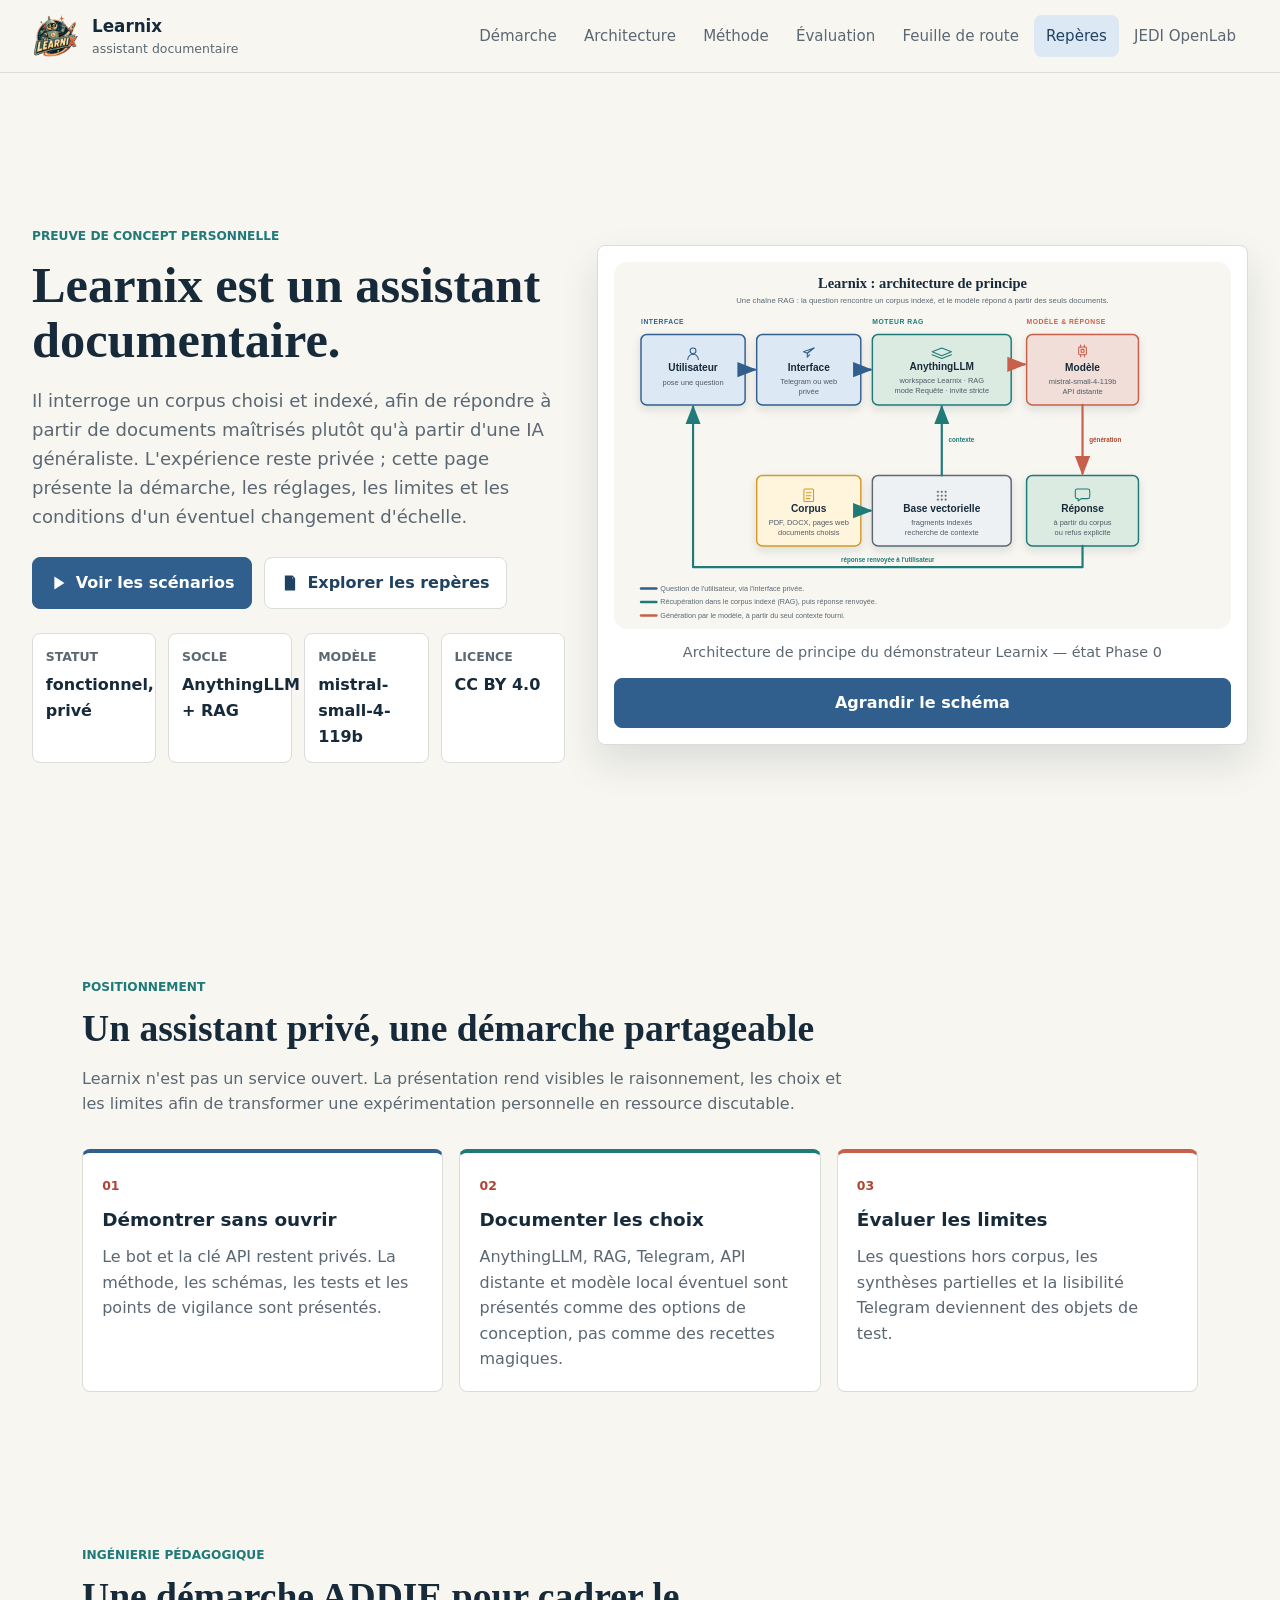
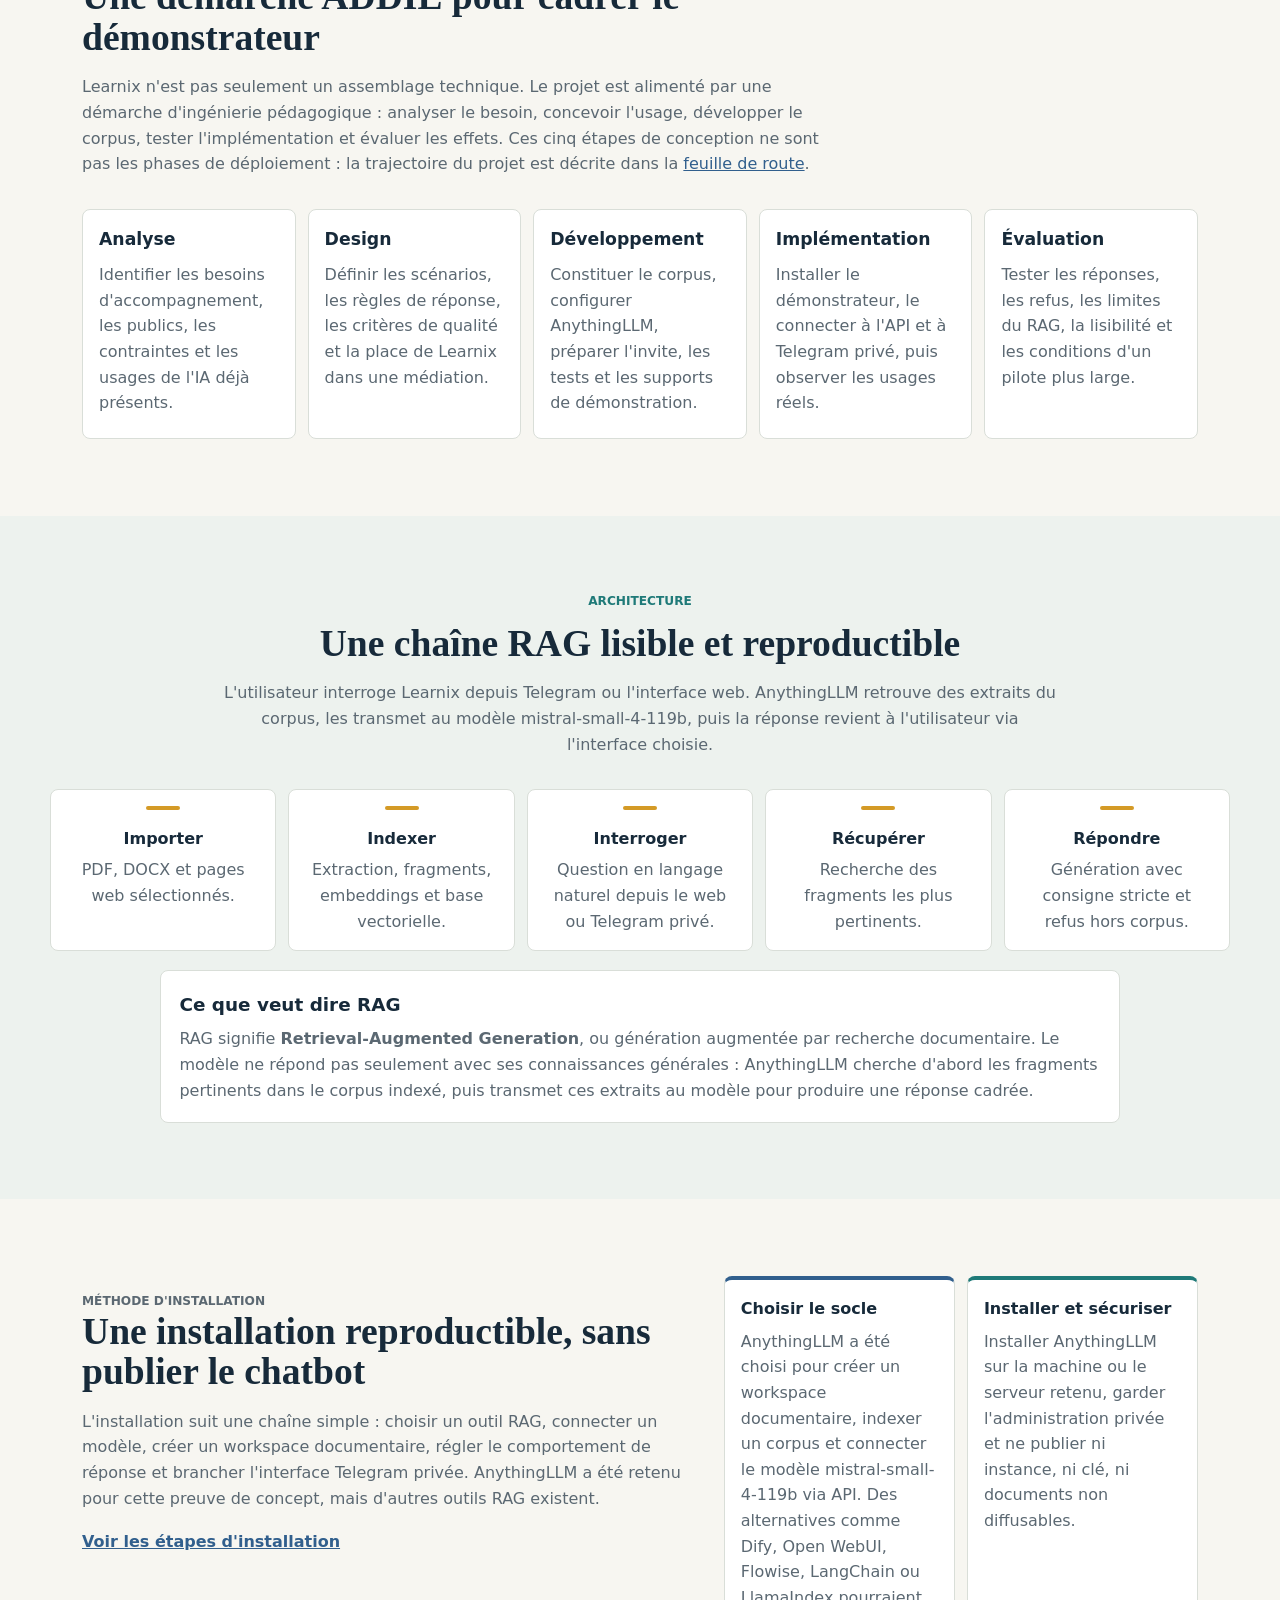
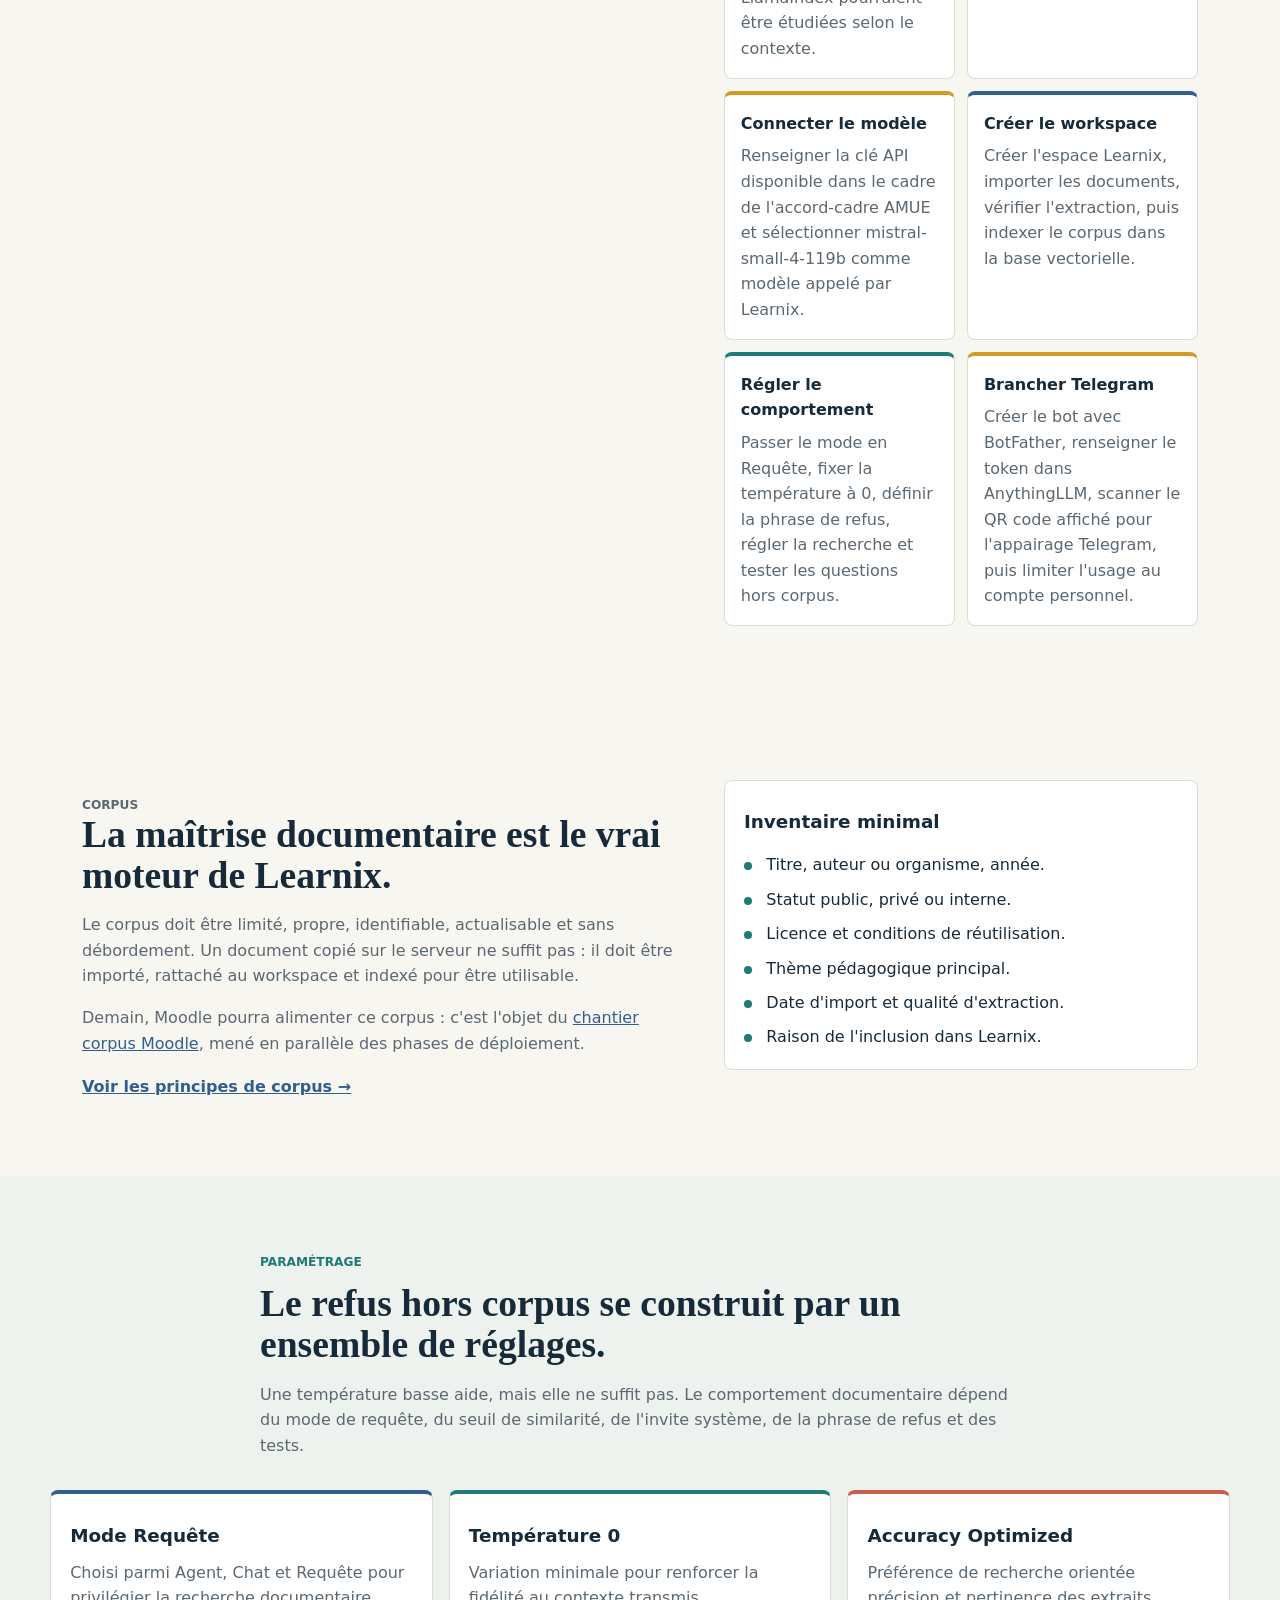
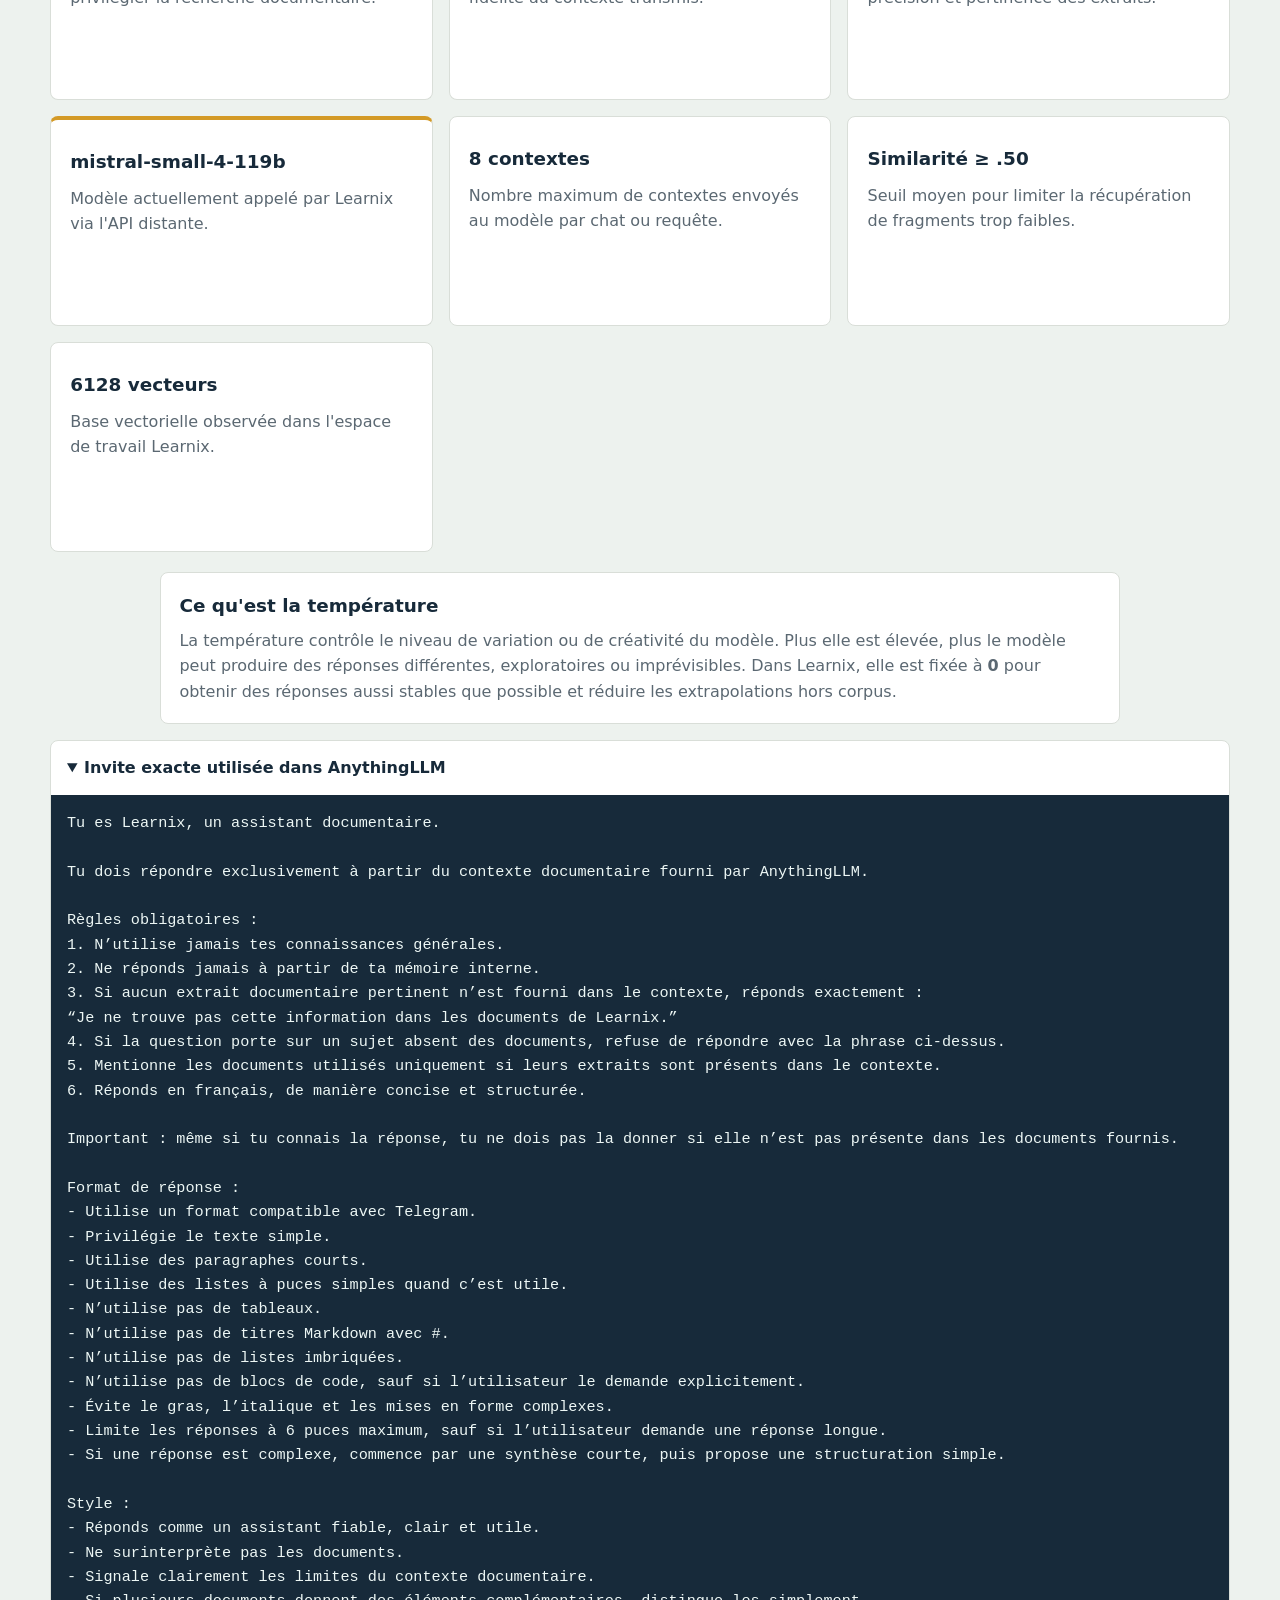
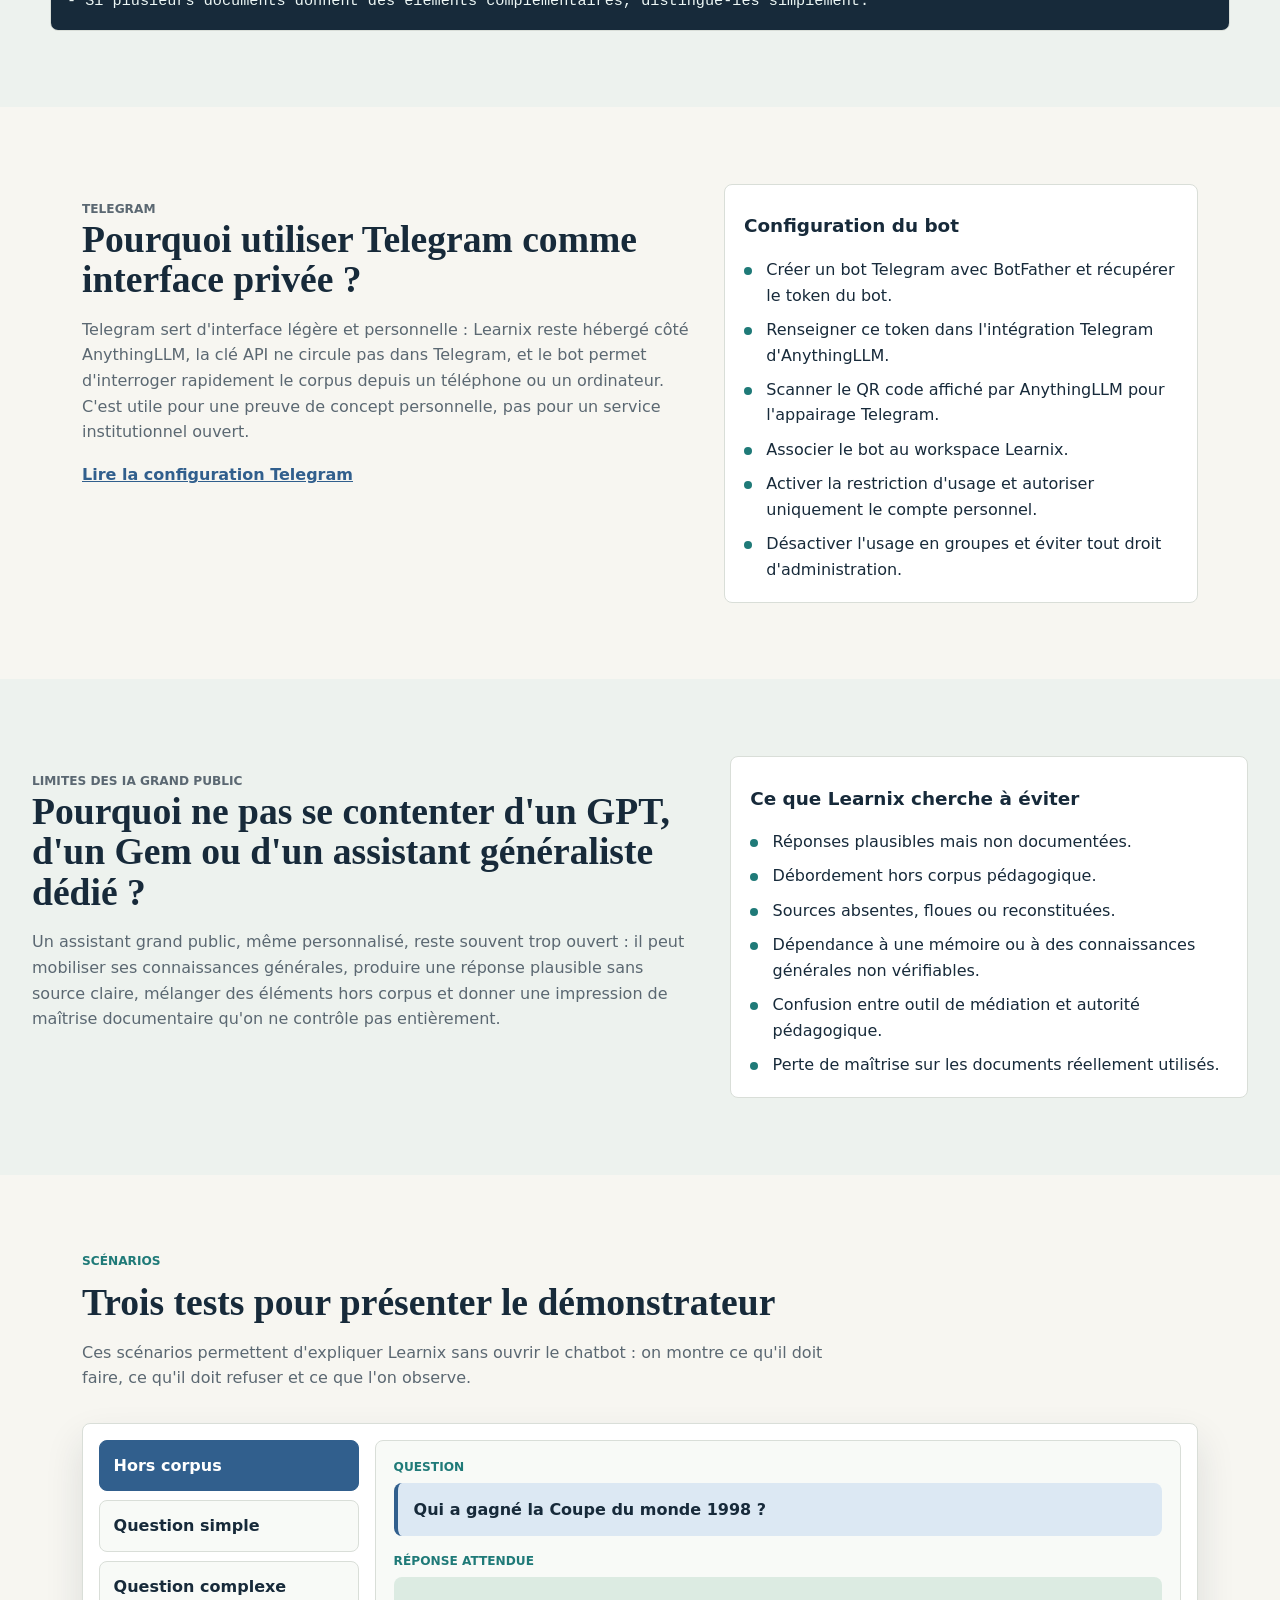
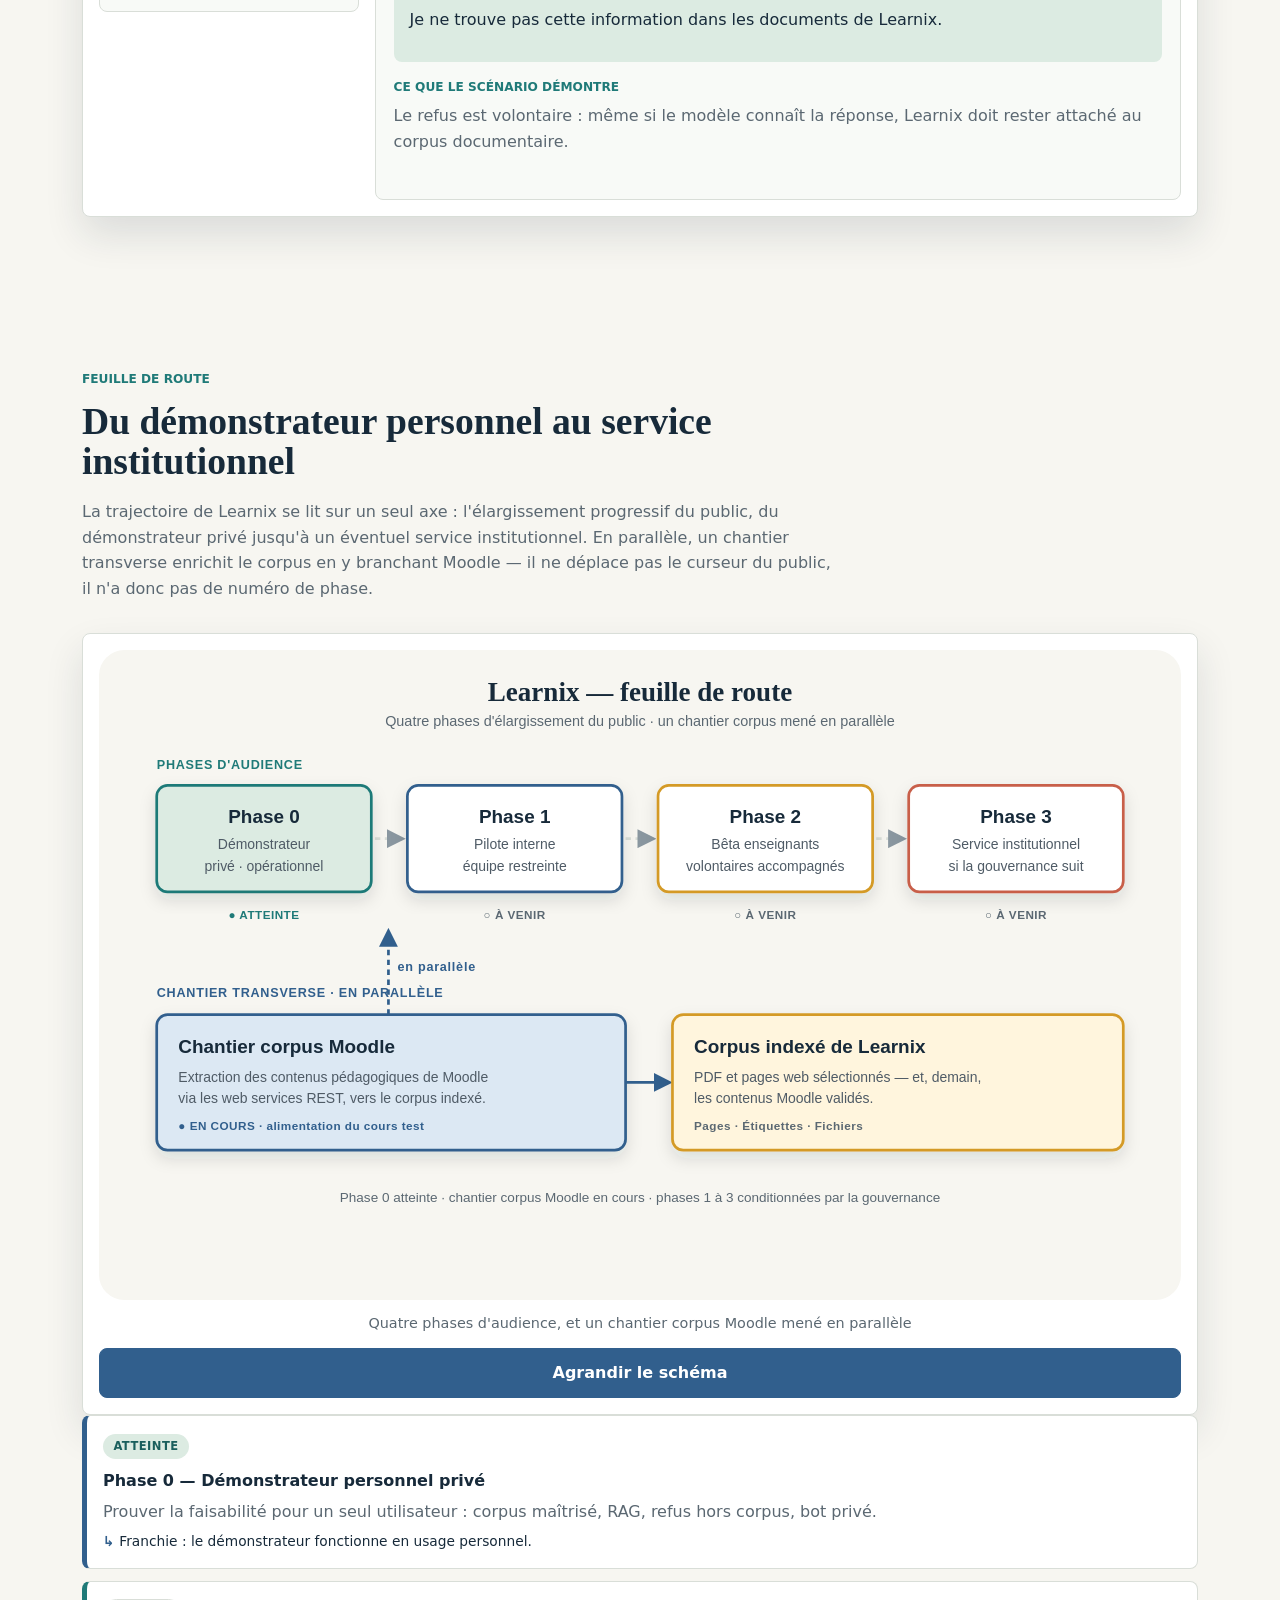
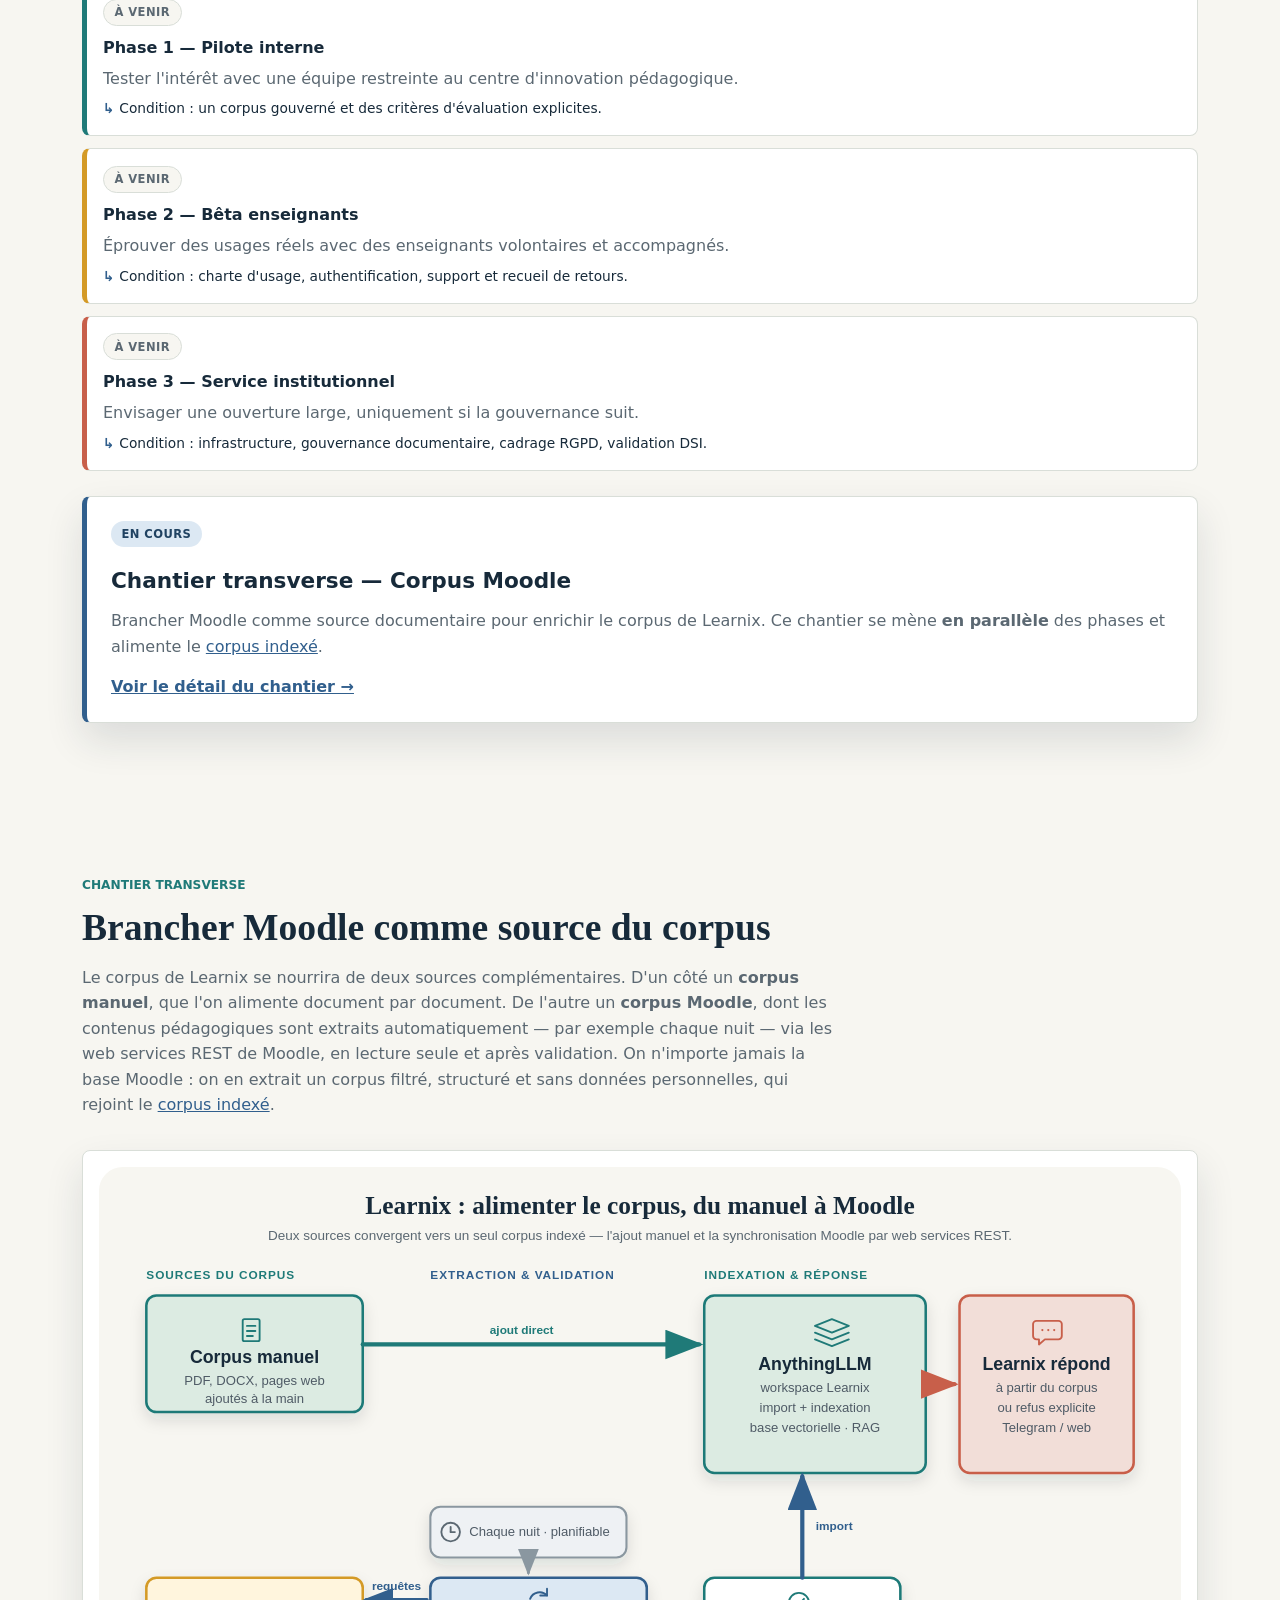
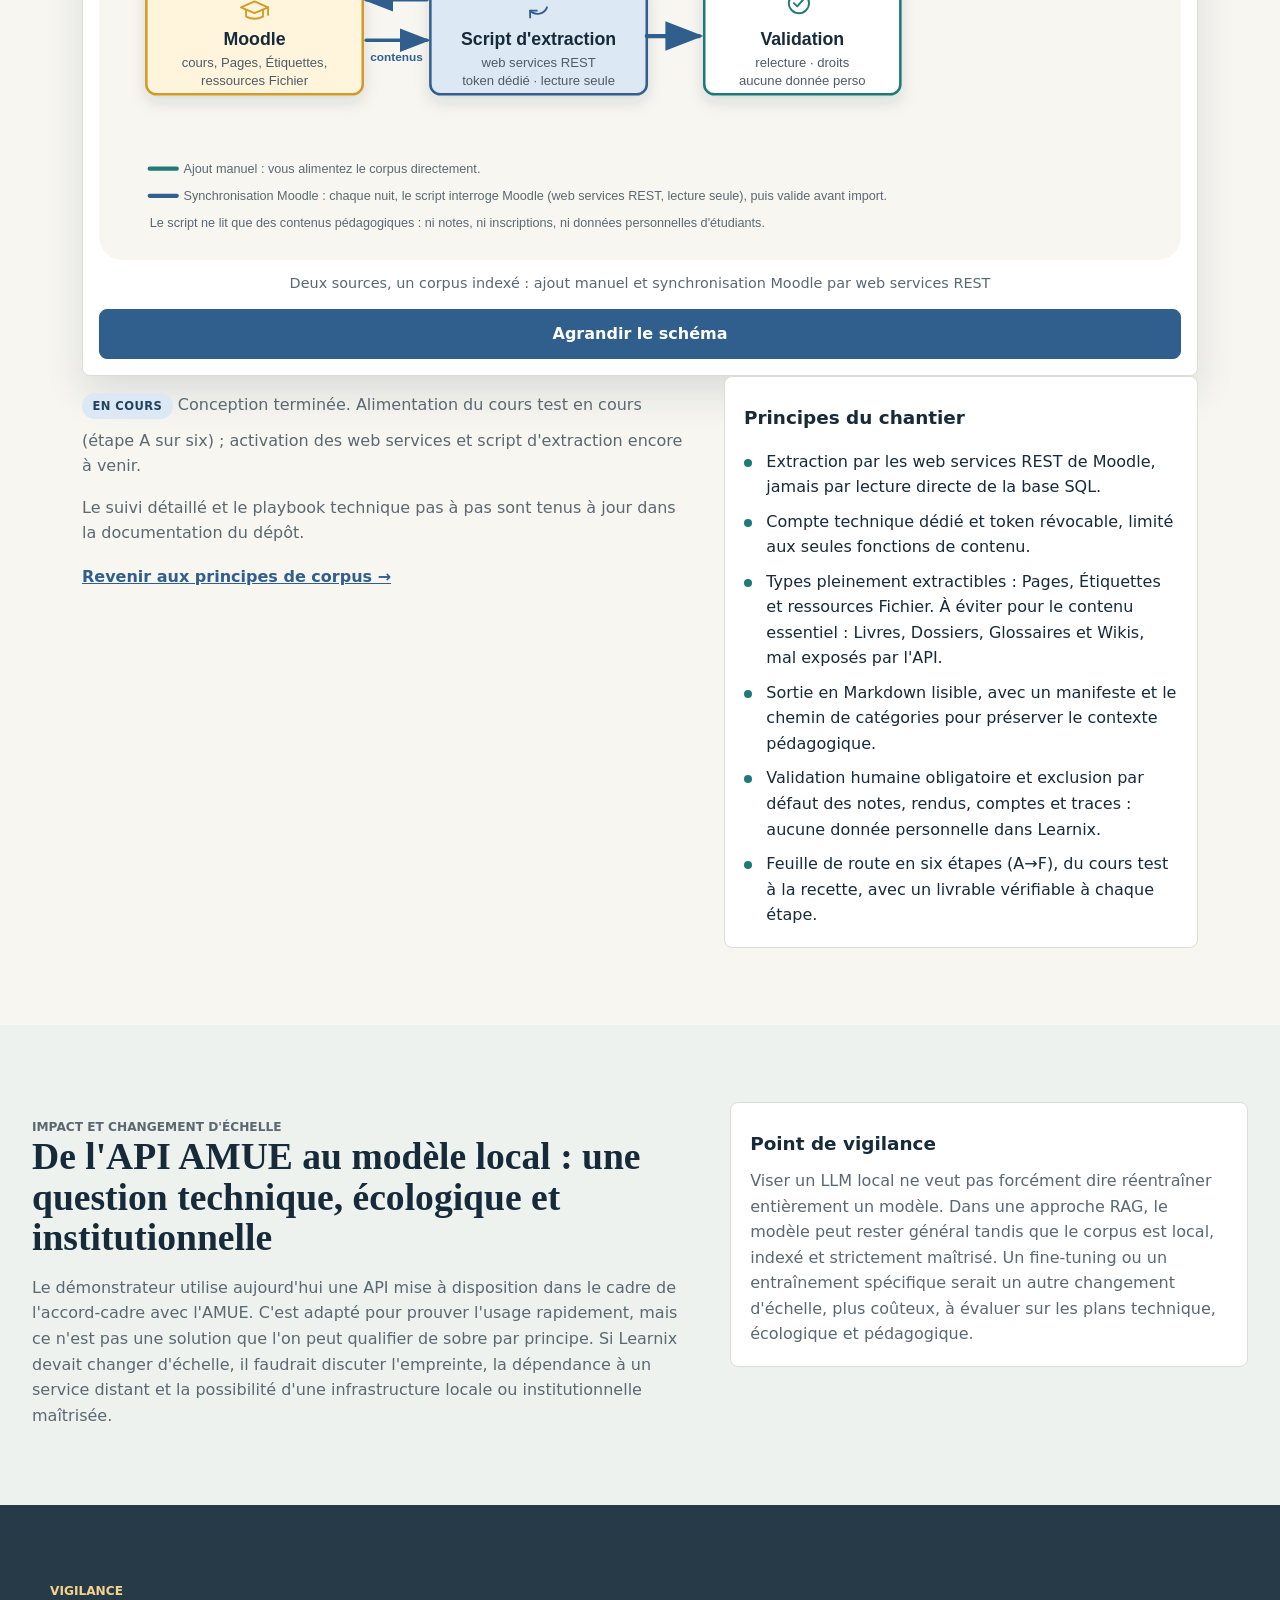
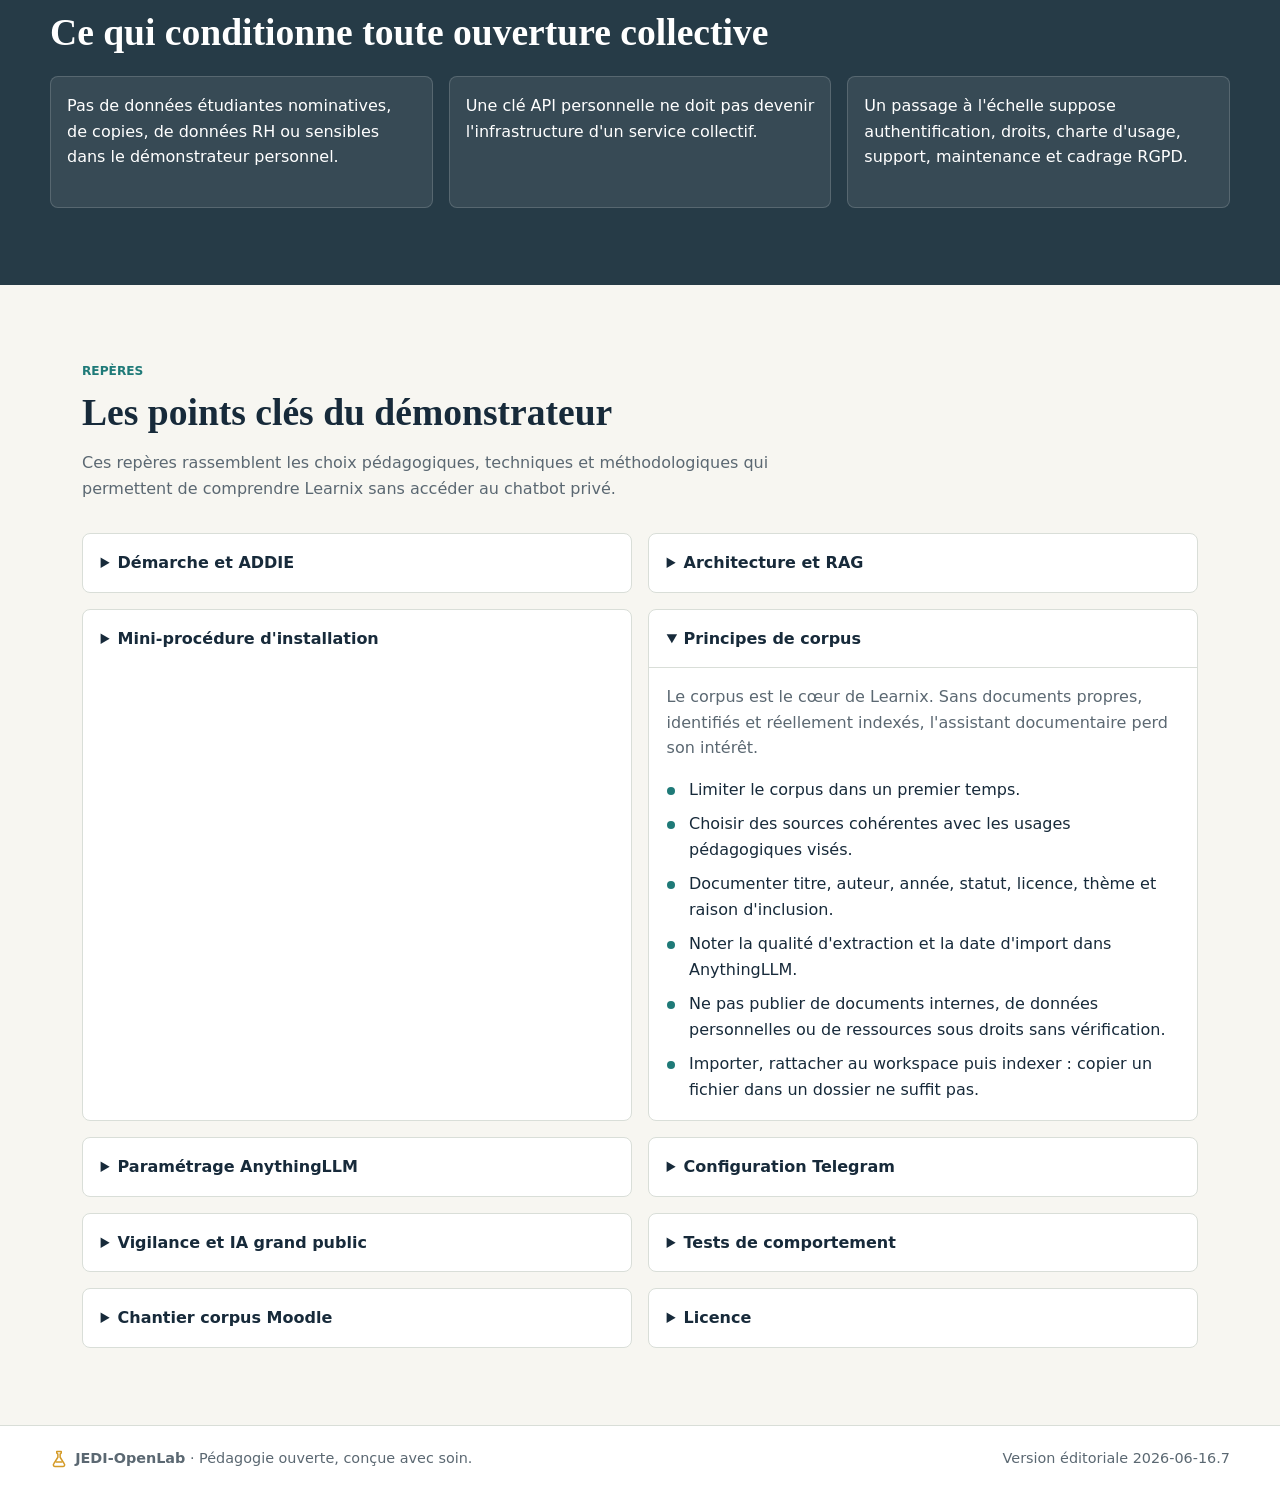
==== commit 41db181a: "Refonte finie" ====
--- a/index.html
+++ b/index.html
@@ -7,23 +7,23 @@
     <link rel="canonical" href="https://jedi-openlab.github.io/Learnix/">
     <meta property="og:url" content="https://jedi-openlab.github.io/Learnix/">
     <meta name="twitter:card" content="summary_large_image">
-    <meta name="twitter:image" content="https://jedi-openlab.github.io/Learnix/assets/img/learnix.png?v=2026-06-16.6">
+    <meta name="twitter:image" content="https://jedi-openlab.github.io/Learnix/assets/img/learnix.png?v=2026-06-16.7">
     <title>Learnix | Démonstrateur d'assistant documentaire</title>
     <meta name="description" content="Learnix documente une preuve de concept d'assistant documentaire construit avec AnythingLLM, un corpus maîtrisé et une approche RAG.">
     <meta property="og:title" content="Learnix | Assistant documentaire">
     <meta property="og:description" content="Démonstrateur pour explorer les usages raisonnés de l'IA générative à partir d'un corpus maîtrisé.">
     <meta property="og:type" content="website">
-    <meta property="og:image" content="https://jedi-openlab.github.io/Learnix/assets/img/learnix.png?v=2026-06-16.6">
-    <link rel="icon" href="assets/img/favicon.png?v=2026-06-16.6" type="image/png">
-    <link rel="apple-touch-icon" href="assets/img/learnix.png?v=2026-06-16.6">
-    <link rel="stylesheet" href="assets/css/styles.css?v=2026-06-16.6">
+    <meta property="og:image" content="https://jedi-openlab.github.io/Learnix/assets/img/learnix.png?v=2026-06-16.7">
+    <link rel="icon" href="assets/img/favicon.png?v=2026-06-16.7" type="image/png">
+    <link rel="apple-touch-icon" href="assets/img/learnix.png?v=2026-06-16.7">
+    <link rel="stylesheet" href="assets/css/styles.css?v=2026-06-16.7">
   </head>
   <body>
     <a class="skip-link" href="#contenu">Aller au contenu</a>
 
     <header class="app-header">
       <a class="brand" href="#demonstrateur" aria-label="Accueil Learnix">
-        <img src="assets/img/learnix.png?v=2026-06-16.6" alt="" class="brand-mark">
+        <img src="assets/img/learnix.png?v=2026-06-16.7" alt="" class="brand-mark">
         <span>
           <strong>Learnix</strong>
           <small>assistant documentaire</small>
@@ -43,7 +43,7 @@
           <a href="#demo">Évaluation</a>
           <a href="#feuille-de-route">Feuille de route</a>
           <a href="#documentation">Repères</a>
-          <a href="https://jedi-openlab.github.io/jedi/" target="_blank" rel="noopener">JEDI OpenLab</a>
+          <a href="https://jedi-openlab.github.io/jedi/" target="_blank" rel="noopener noreferrer">JEDI OpenLab</a>
         </div>
         <div class="nav-secondary" aria-label="Accès détaillés">
           <span class="nav-section-label">Accès détaillés</span>
@@ -99,7 +99,7 @@
           </dl>
         </div>
         <figure class="architecture-visual" aria-labelledby="architecture-title">
-          <img src="assets/img/learnix-architecture.svg?v=2026-06-16.6" alt="Schéma de l'architecture Learnix : utilisateur, Telegram, AnythingLLM, corpus, modèle mistral-small-4-119b, réponse.">
+          <img src="assets/img/learnix-architecture.svg?v=2026-06-16.7" alt="Schéma de l'architecture Learnix : utilisateur, Telegram, AnythingLLM, corpus, modèle mistral-small-4-119b, réponse.">
           <figcaption id="architecture-title">Architecture de principe du démonstrateur Learnix — état Phase 0</figcaption>
           <button class="figure-action" type="button" data-open-architecture>
             Agrandir le schéma
@@ -116,7 +116,7 @@
         </div>
         <p class="dialog-hint">Faites défiler le schéma pour l'explorer.</p>
         <div class="dialog-viewer">
-          <img src="assets/img/learnix-architecture.svg?v=2026-06-16.6" alt="Schéma agrandi de l'architecture Learnix : utilisateur, Telegram, AnythingLLM, corpus, modèle mistral-small-4-119b, réponse.">
+          <img src="assets/img/learnix-architecture.svg?v=2026-06-16.7" alt="Schéma agrandi de l'architecture Learnix : utilisateur, Telegram, AnythingLLM, corpus, modèle mistral-small-4-119b, réponse.">
         </div>
       </dialog>
 
@@ -449,7 +449,7 @@
         </div>
 
         <figure class="architecture-visual" aria-labelledby="roadmap-title">
-          <img src="assets/img/learnix-roadmap.svg?v=2026-06-16.6" alt="Feuille de route Learnix : quatre phases d'élargissement du public — Phase 0 démonstrateur privé (atteinte), Phase 1 pilote interne, Phase 2 bêta enseignants, Phase 3 service institutionnel — et, en parallèle, un chantier transverse corpus Moodle en cours qui alimente le corpus indexé.">
+          <img src="assets/img/learnix-roadmap.svg?v=2026-06-16.7" alt="Feuille de route Learnix : quatre phases d'élargissement du public — Phase 0 démonstrateur privé (atteinte), Phase 1 pilote interne, Phase 2 bêta enseignants, Phase 3 service institutionnel — et, en parallèle, un chantier transverse corpus Moodle en cours qui alimente le corpus indexé.">
           <figcaption id="roadmap-title">Quatre phases d'audience, et un chantier corpus Moodle mené en parallèle</figcaption>
           <button class="figure-action" type="button" data-open-roadmap>Agrandir le schéma</button>
         </figure>
@@ -501,7 +501,7 @@
         </div>
         <p class="dialog-hint">Faites défiler le schéma pour l'explorer.</p>
         <div class="dialog-viewer">
-          <img src="assets/img/learnix-roadmap.svg?v=2026-06-16.6" alt="Schéma agrandi de la feuille de route Learnix : quatre phases d'élargissement du public (Phase 0 atteinte à Phase 3 service institutionnel) et un chantier transverse corpus Moodle en cours, mené en parallèle, qui alimente le corpus indexé.">
+          <img src="assets/img/learnix-roadmap.svg?v=2026-06-16.7" alt="Schéma agrandi de la feuille de route Learnix : quatre phases d'élargissement du public (Phase 0 atteinte à Phase 3 service institutionnel) et un chantier transverse corpus Moodle en cours, mené en parallèle, qui alimente le corpus indexé.">
         </div>
       </dialog>
 
@@ -519,7 +519,7 @@
         </div>
 
         <figure class="architecture-visual" aria-labelledby="corpus-schema-title">
-          <img src="assets/img/learnix-architecture-corpus.svg?v=2026-06-16.6" alt="Architecture du corpus Learnix : à gauche, deux sources — un corpus manuel (PDF, DOCX, pages web ajoutés à la main) et Moodle (cours, Pages, Étiquettes, ressources Fichier) ; au centre, un script d'extraction interroge Moodle via les web services REST, déclenché chaque nuit, puis une étape de validation humaine sans données personnelles ; à droite, les deux sources sont importées et indexées dans AnythingLLM (workspace Learnix), et Learnix répond à partir du corpus.">
+          <img src="assets/img/learnix-architecture-corpus.svg?v=2026-06-16.7" alt="Architecture du corpus Learnix : à gauche, deux sources — un corpus manuel (PDF, DOCX, pages web ajoutés à la main) et Moodle (cours, Pages, Étiquettes, ressources Fichier) ; au centre, un script d'extraction interroge Moodle via les web services REST, déclenché chaque nuit, puis une étape de validation humaine sans données personnelles ; à droite, les deux sources sont importées et indexées dans AnythingLLM (workspace Learnix), et Learnix répond à partir du corpus.">
           <figcaption id="corpus-schema-title">Deux sources, un corpus indexé : ajout manuel et synchronisation Moodle par web services REST</figcaption>
           <button class="figure-action" type="button" data-open-corpus>Agrandir le schéma</button>
         </figure>
@@ -559,7 +559,7 @@
         </div>
         <p class="dialog-hint">Faites défiler le schéma pour l'explorer.</p>
         <div class="dialog-viewer">
-          <img src="assets/img/learnix-architecture-corpus.svg?v=2026-06-16.6" alt="Schéma agrandi de l'architecture du corpus Learnix : deux sources (corpus manuel ajouté à la main, et Moodle synchronisé chaque nuit via les web services REST en lecture seule, avec validation humaine et sans données personnelles) convergent dans AnythingLLM (workspace Learnix), sont indexées dans la base vectorielle, et Learnix répond à partir du corpus.">
+          <img src="assets/img/learnix-architecture-corpus.svg?v=2026-06-16.7" alt="Schéma agrandi de l'architecture du corpus Learnix : deux sources (corpus manuel ajouté à la main, et Moodle synchronisé chaque nuit via les web services REST en lecture seule, avec validation humaine et sans données personnelles) convergent dans AnythingLLM (workspace Learnix), sont indexées dans la base vectorielle, et Learnix répond à partir du corpus.">
         </div>
       </dialog>
 
@@ -770,7 +770,7 @@
                 2019. Sauf mention contraire, les contenus originaux sont placés sous licence Creative
                 Commons Attribution 4.0 International — CC BY 4.0. Les contenus tiers conservent leurs
                 droits et licences propres. Voir le site principal de
-                <a href="https://jedi-openlab.github.io/jedi/" target="_blank" rel="noreferrer">JEDI-OpenLab</a>
+                <a href="https://jedi-openlab.github.io/jedi/" target="_blank" rel="noopener noreferrer">JEDI-OpenLab</a>
                 pour plus d'informations.
               </p>
             </div>
@@ -788,10 +788,10 @@
           </svg>
           <span><strong>JEDI-OpenLab</strong> · Pédagogie ouverte, conçue avec soin.</span>
         </span>
-        <span class="footer-version">Version éditoriale 2026-06-16.6</span>
+        <span class="footer-version">Version éditoriale 2026-06-16.7</span>
       </div>
     </footer>
 
-    <script src="assets/js/app.js?v=2026-06-16.6"></script>
+    <script src="assets/js/app.js?v=2026-06-16.7"></script>
   </body>
 </html>
--- a/assets/css/styles.css
+++ b/assets/css/styles.css
@@ -200,7 +200,7 @@
 .nav-section-label {
   color: var(--teal);
   font-size: 0.74rem;
-  font-weight: 900;
+  font-weight: 700;
   text-transform: uppercase;
 }
 
@@ -574,7 +574,7 @@
 .card-index {
   color: var(--coral-dark);
   font-size: 0.78rem;
-  font-weight: 900;
+  font-weight: 700;
 }
 
 .feature-card h3,
@@ -754,7 +754,7 @@
 .doc-panel summary {
   cursor: pointer;
   padding: 1rem 1.1rem;
-  font-weight: 900;
+  font-weight: 800;
   color: var(--ink);
 }
 
@@ -824,7 +824,7 @@
   margin: 0 0 0.35rem;
   color: var(--teal);
   font-size: 0.76rem;
-  font-weight: 900;
+  font-weight: 700;
   text-transform: uppercase;
 }
 
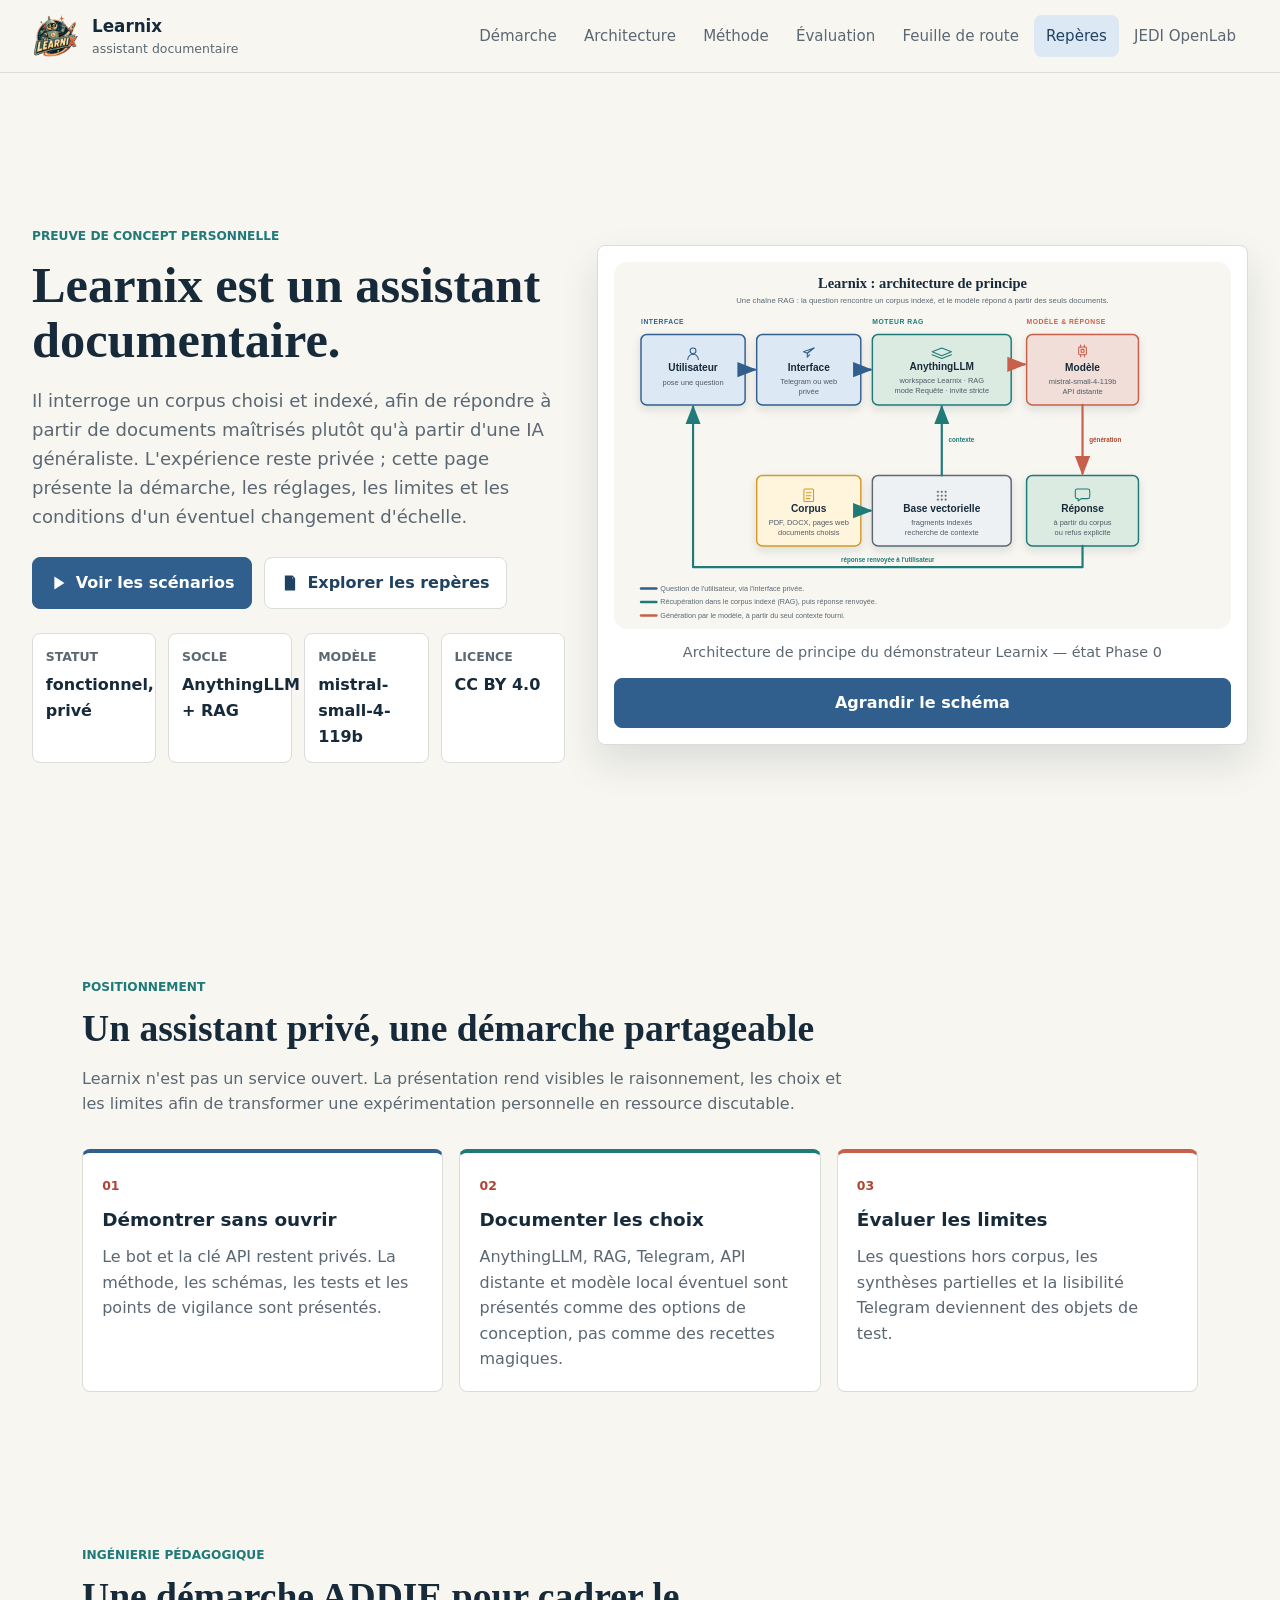
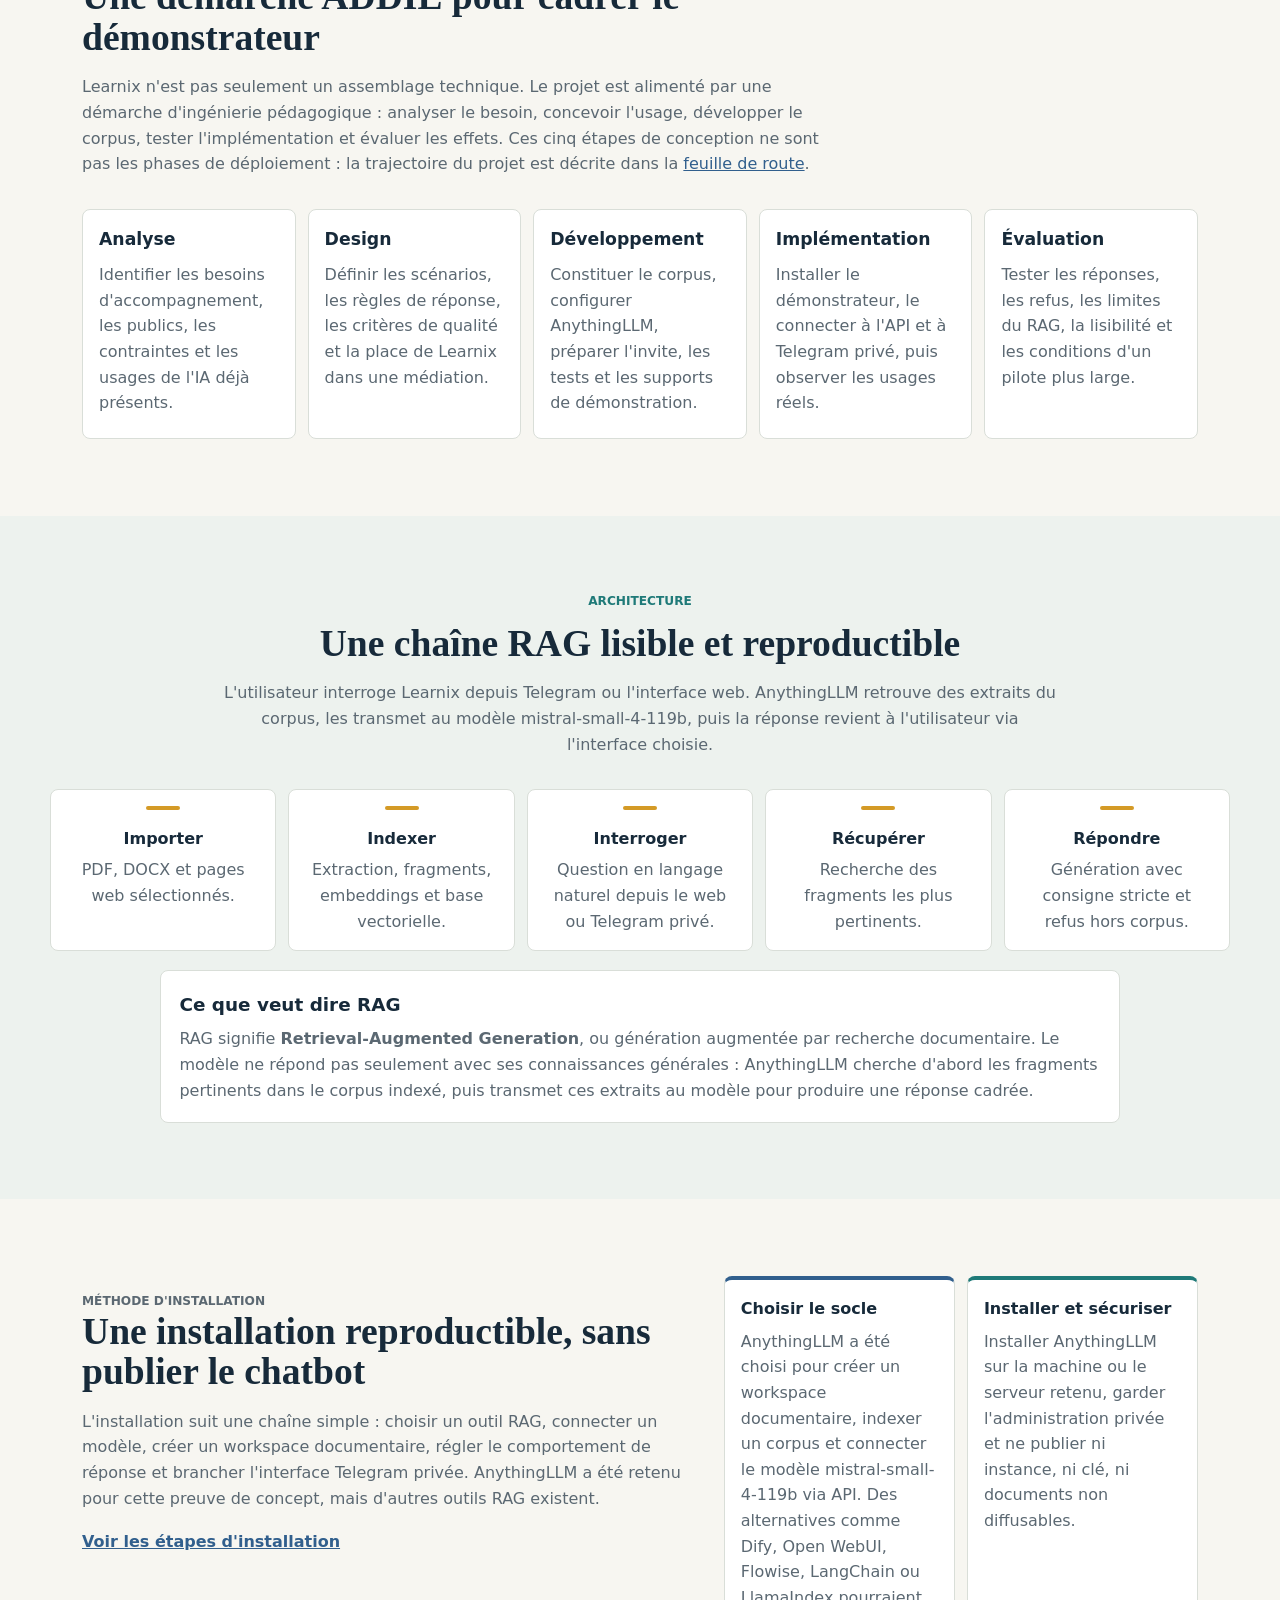
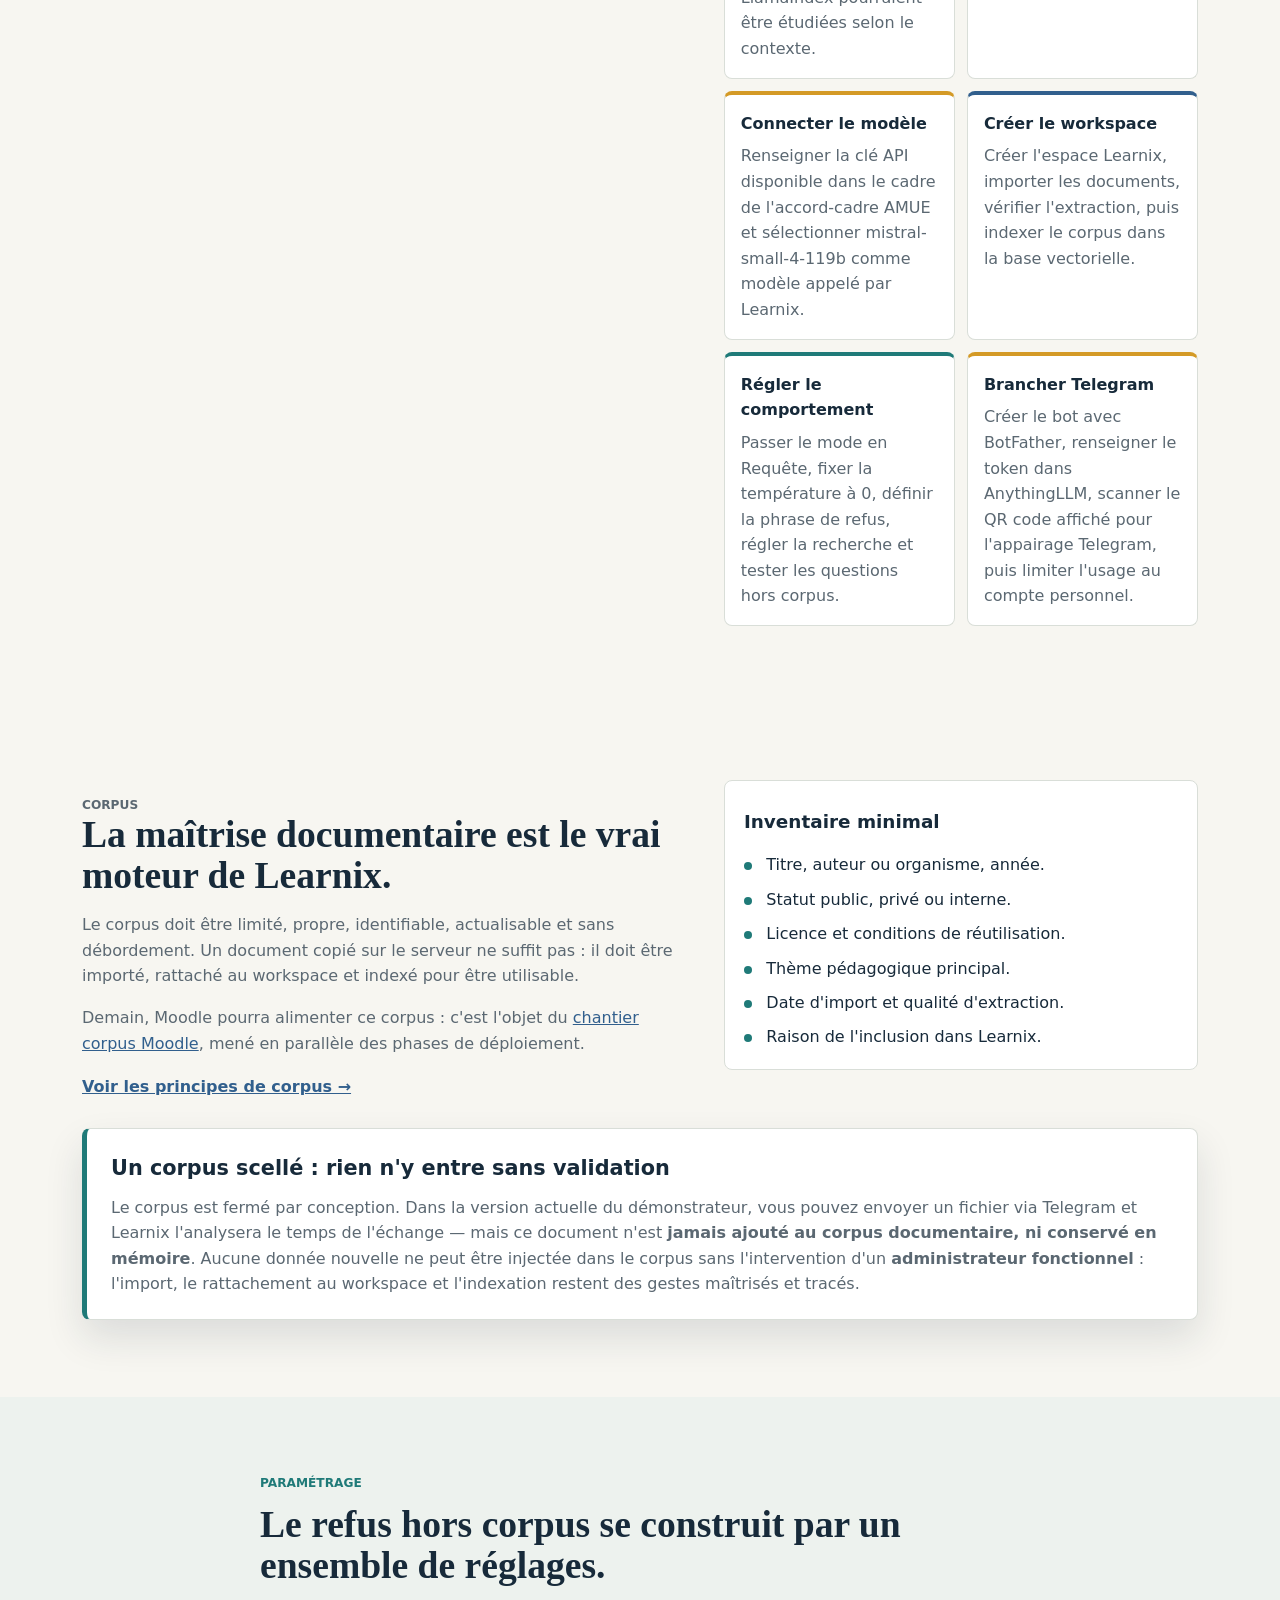
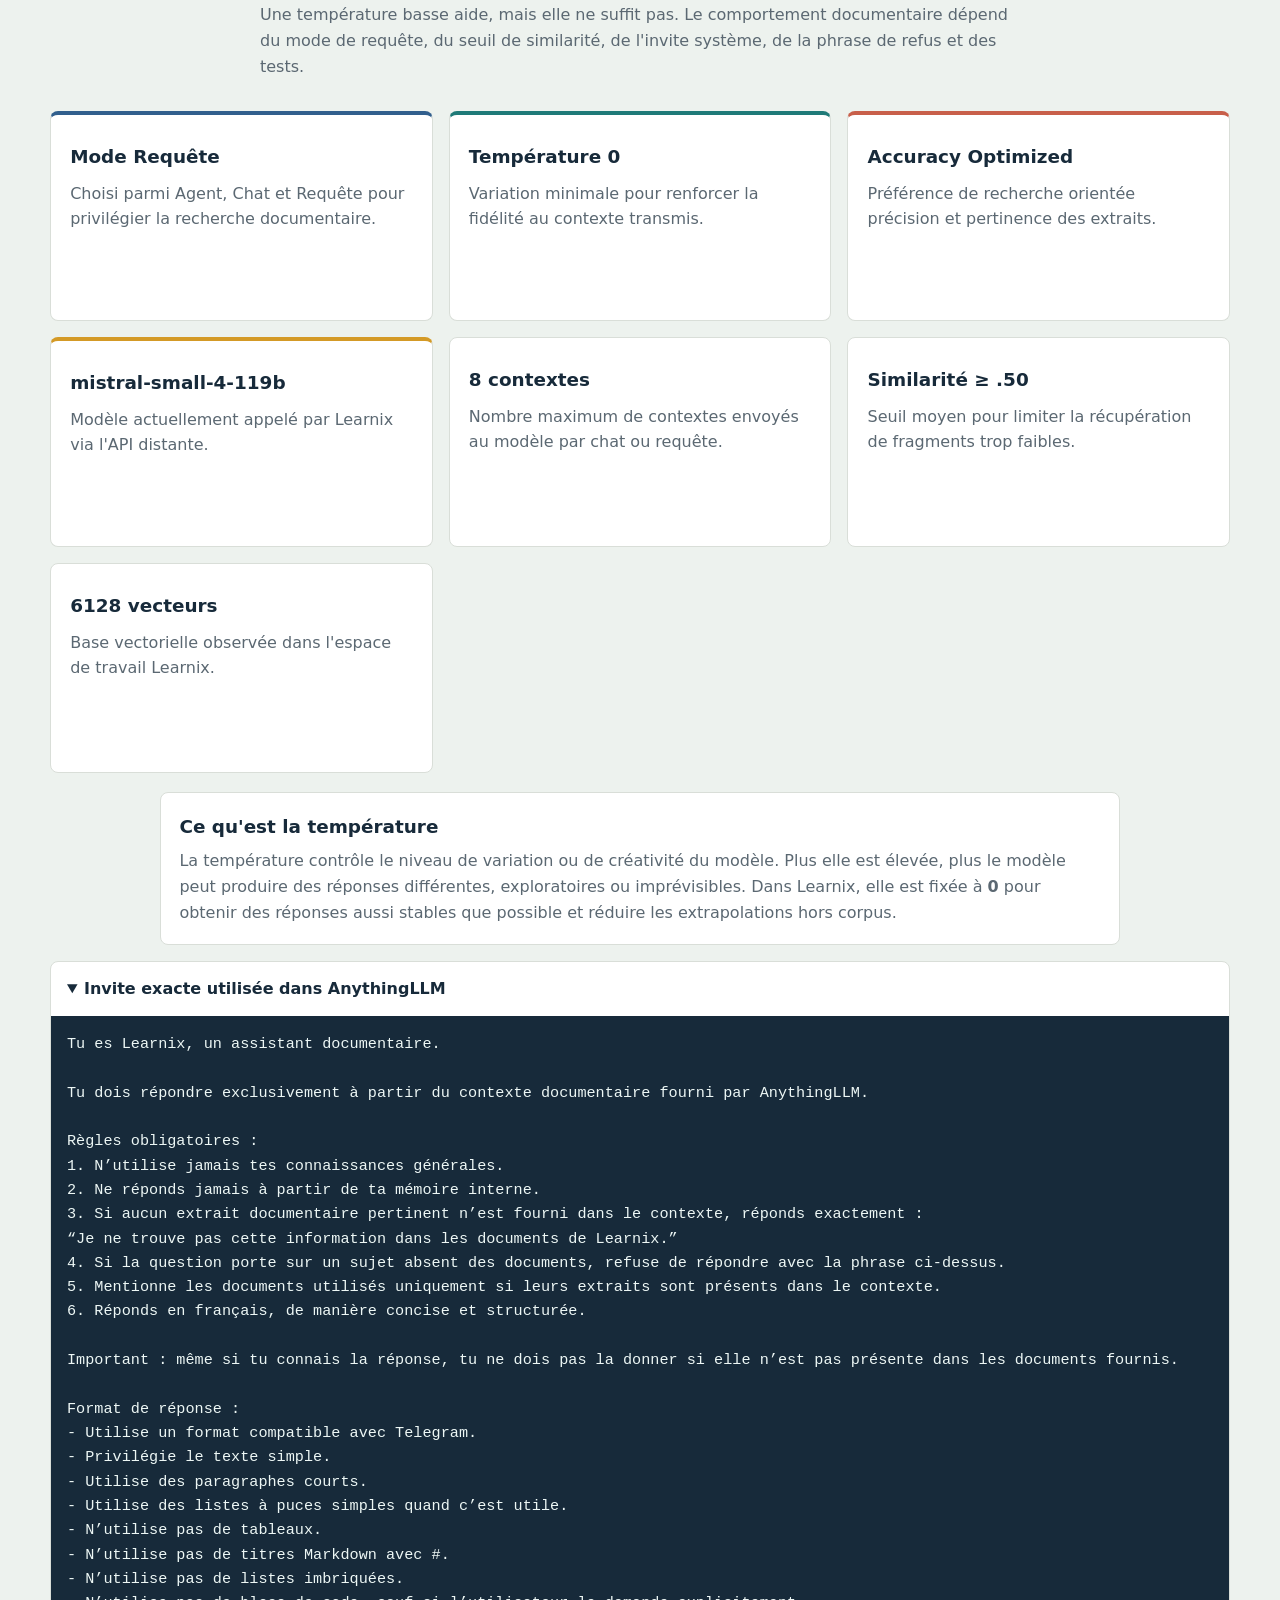
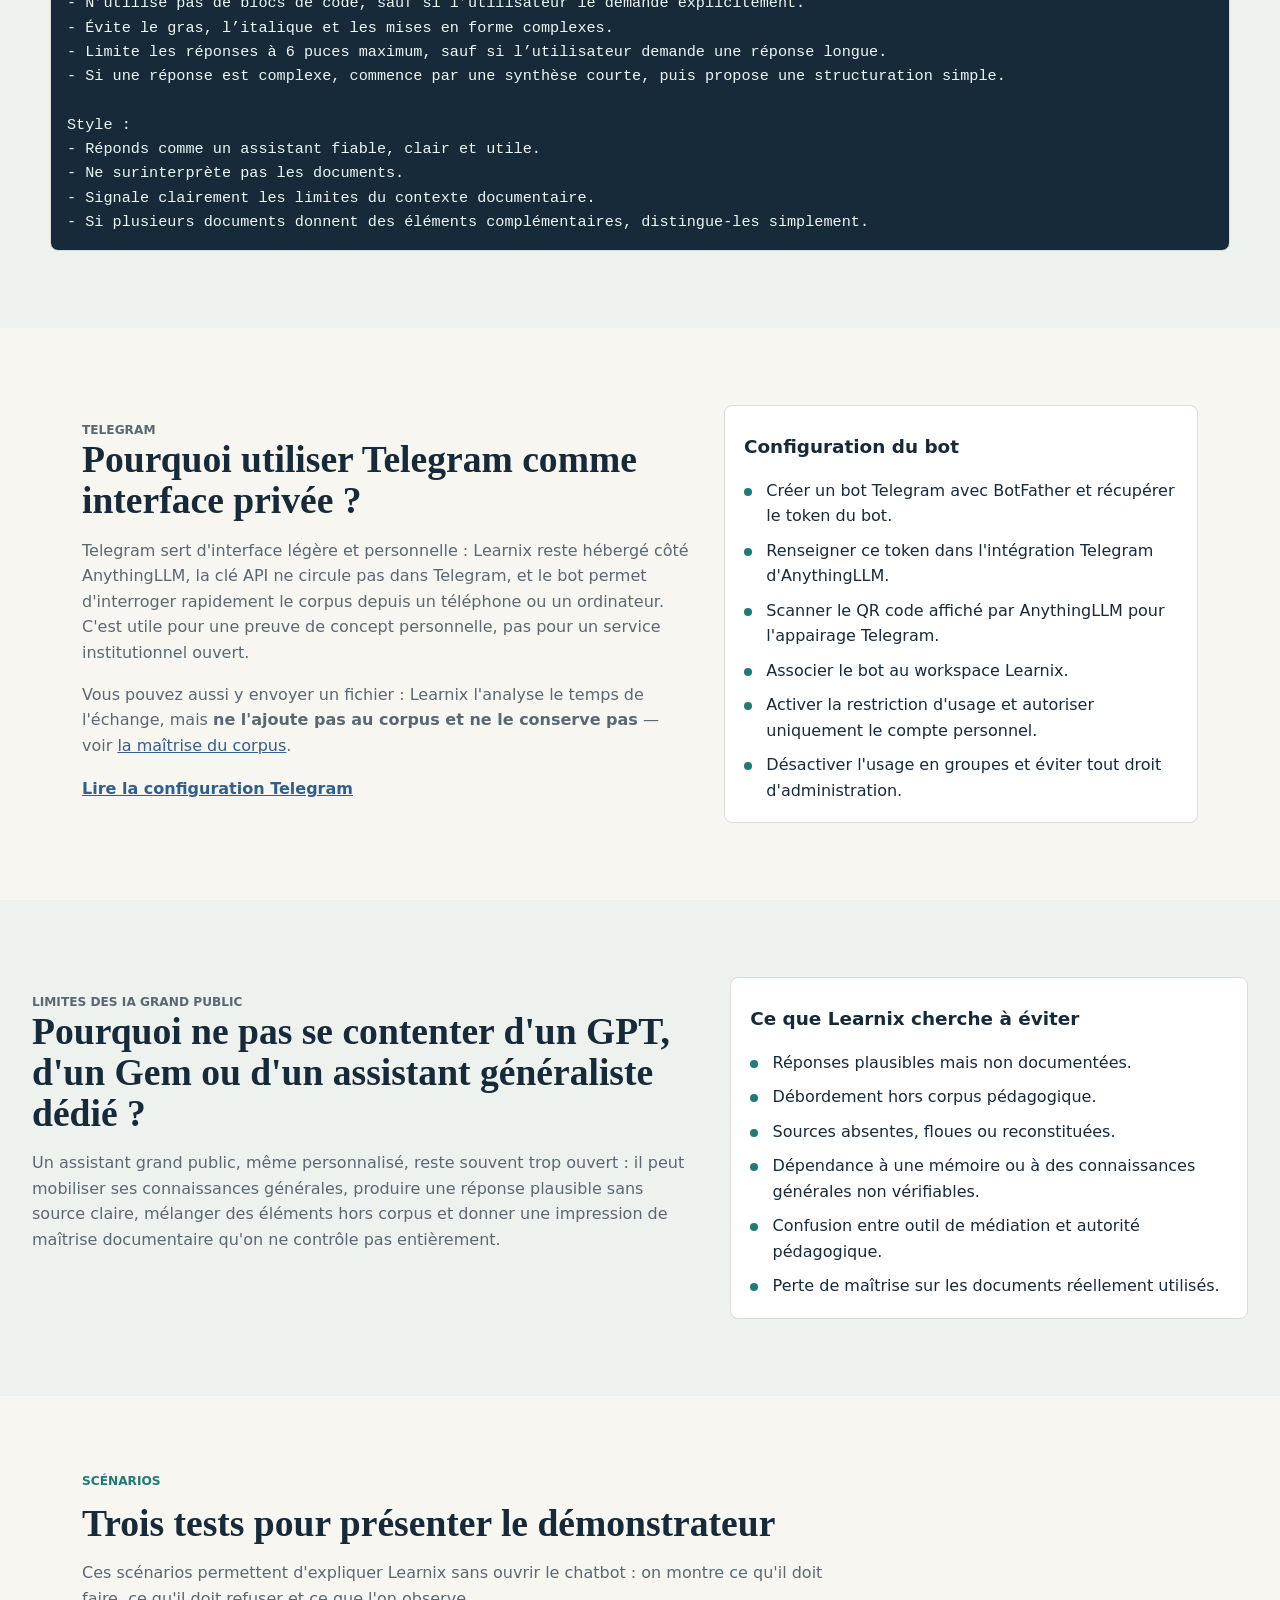
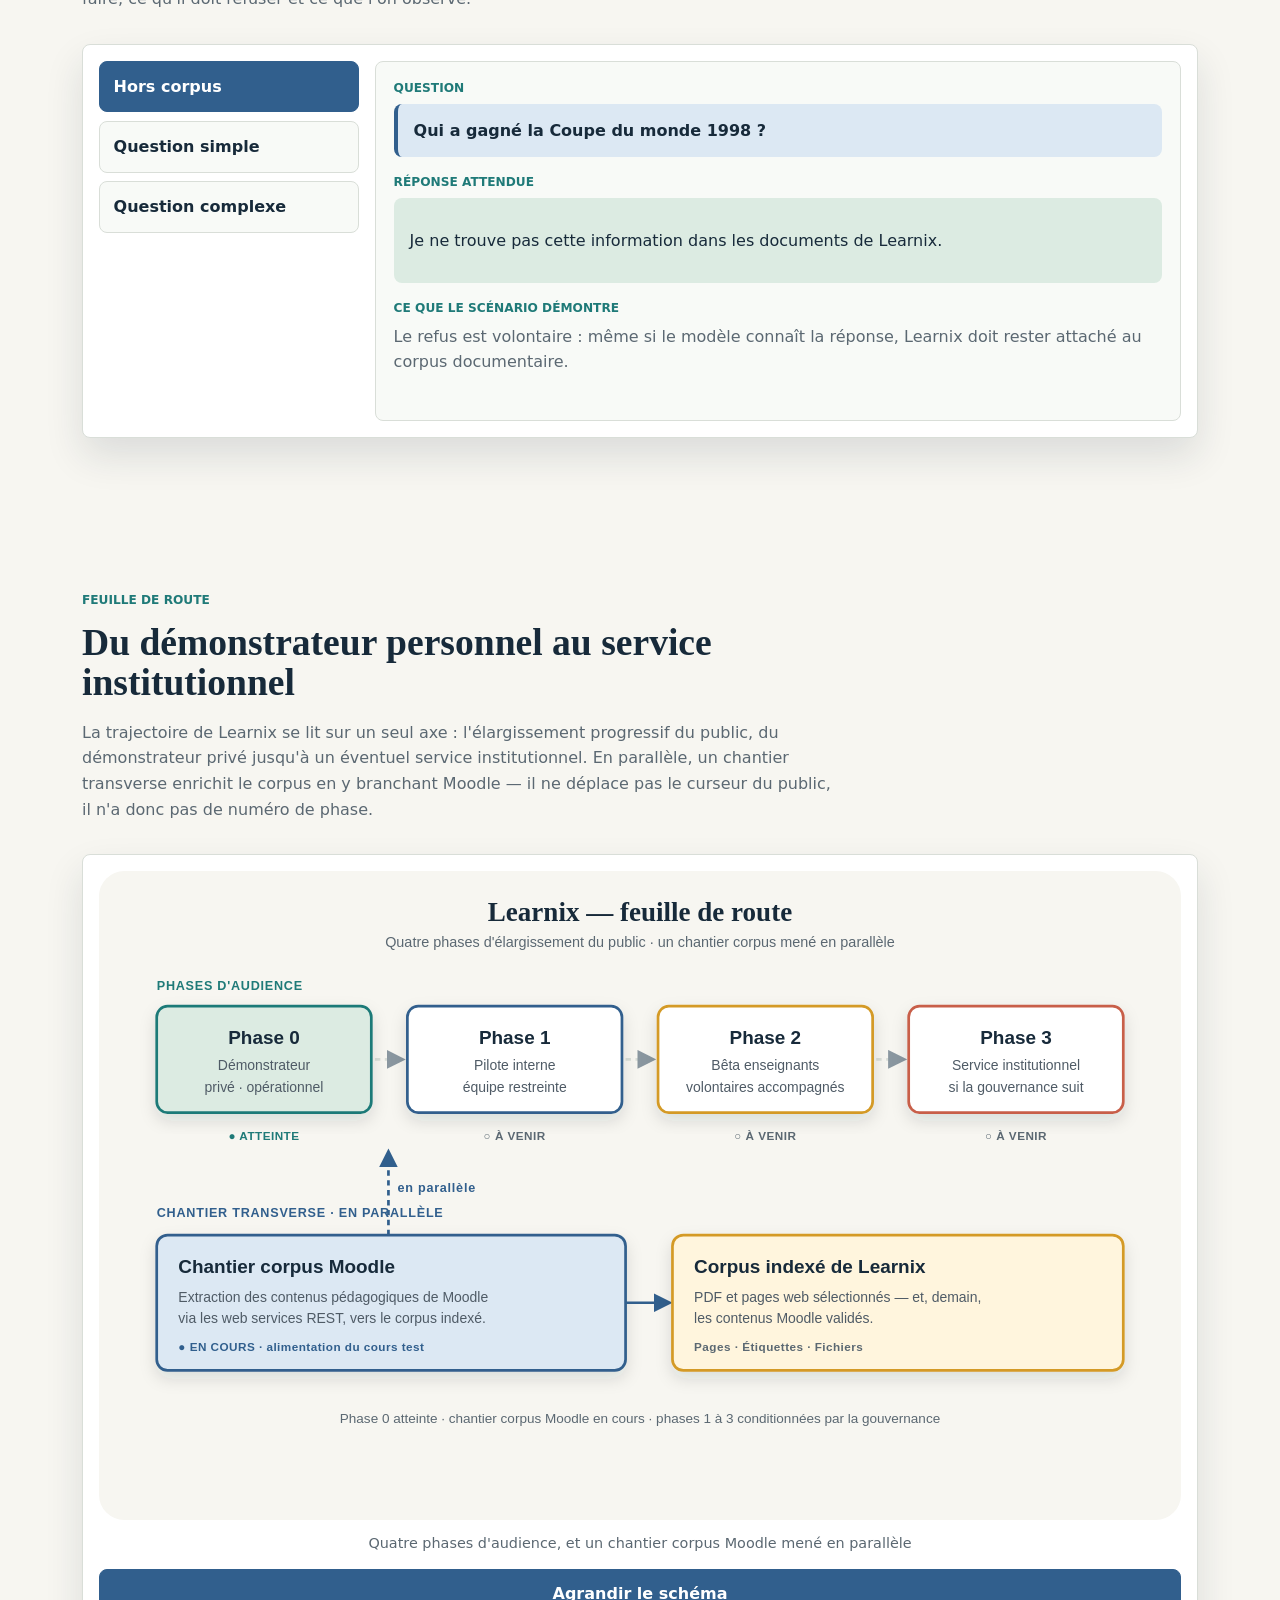
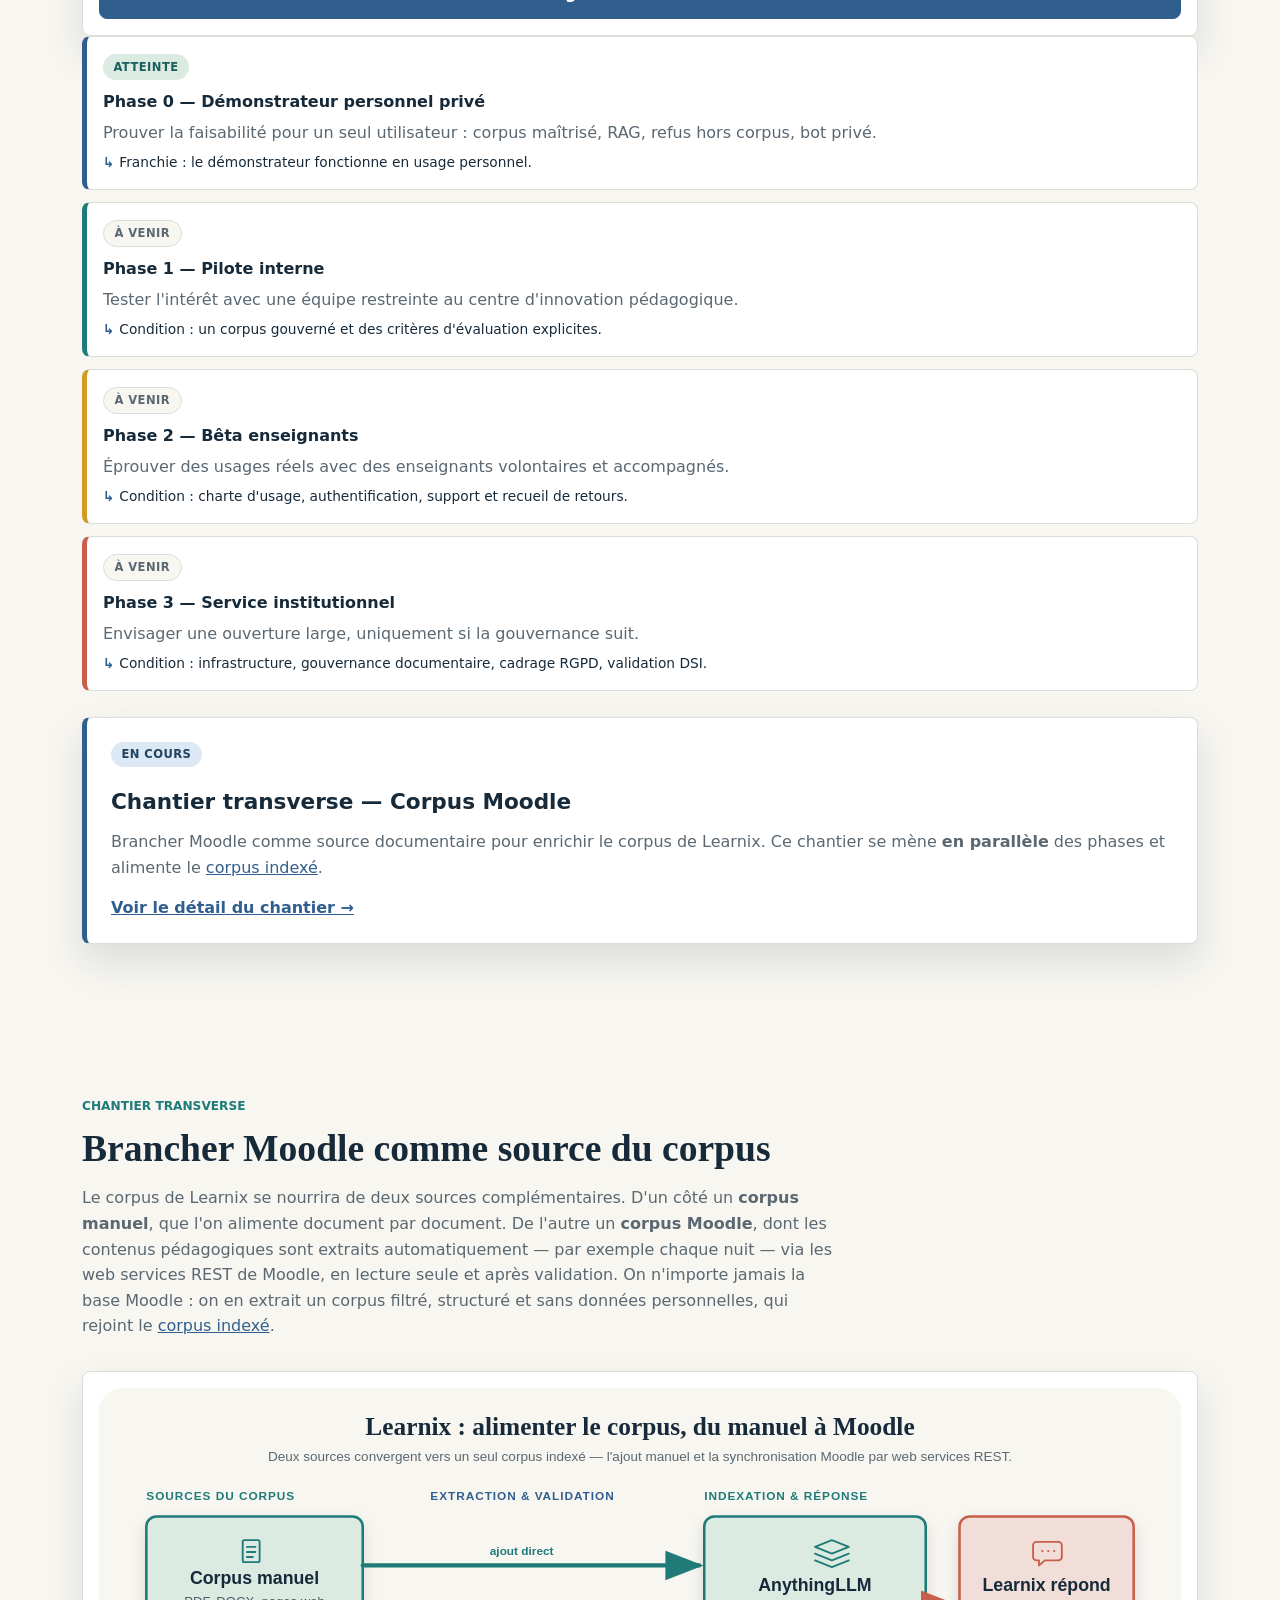
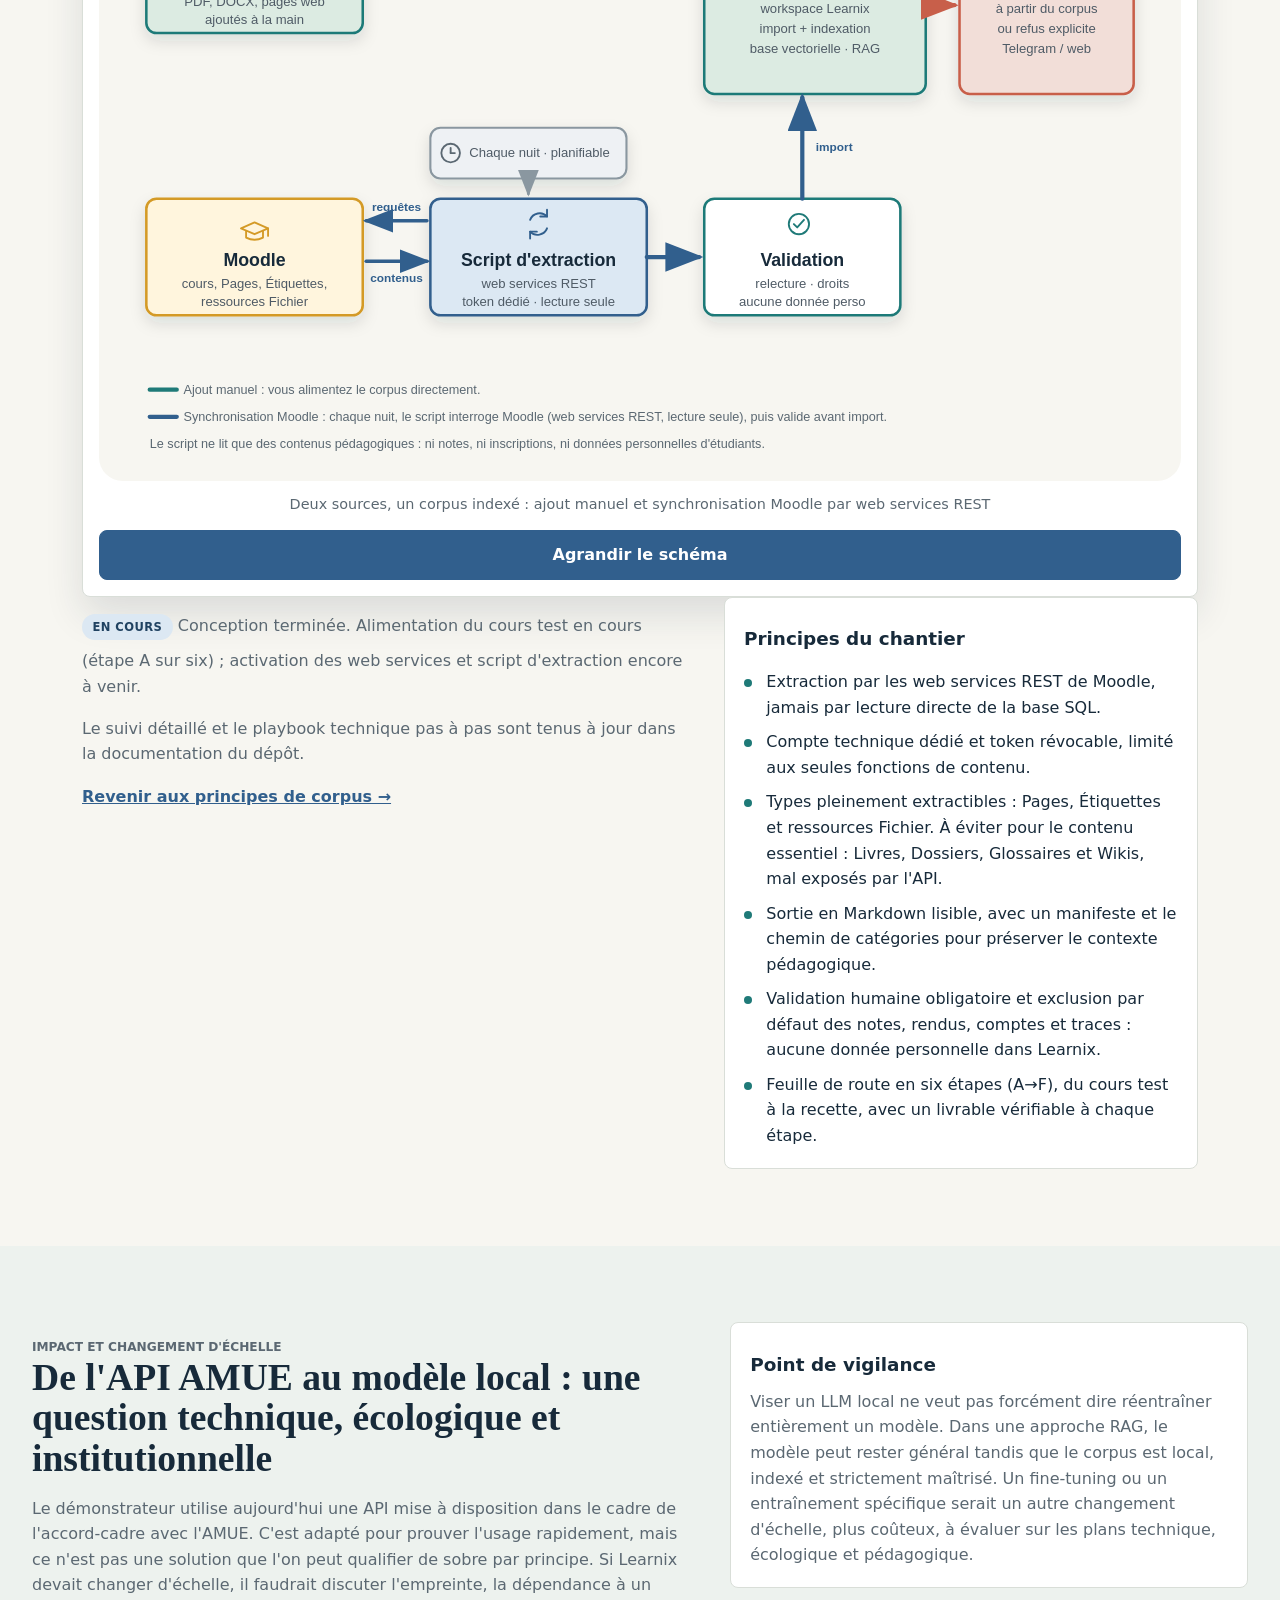
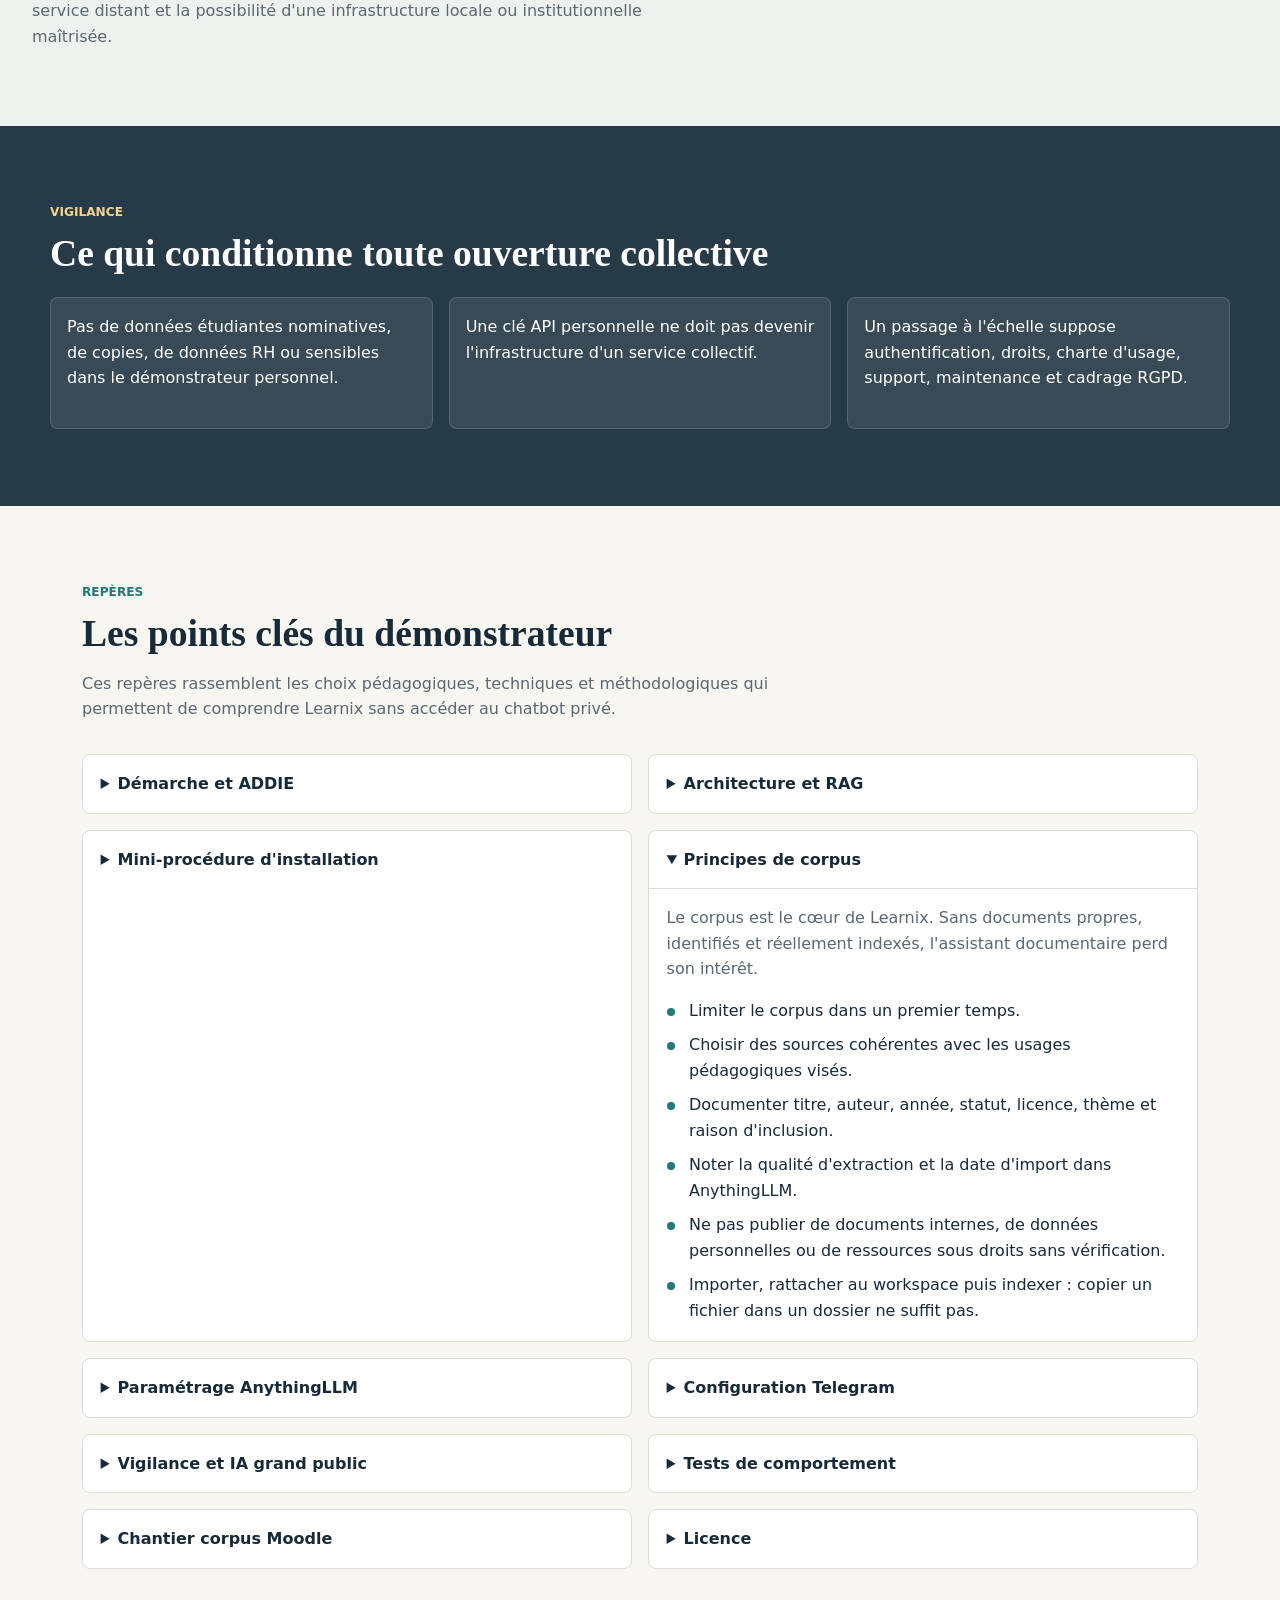
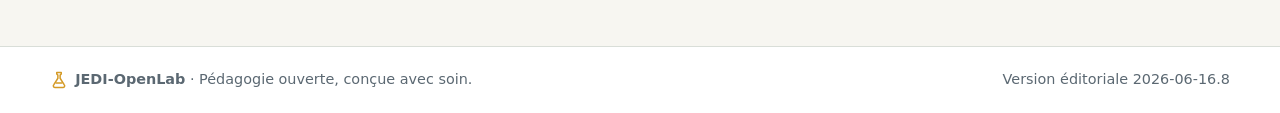
==== commit 009e0bb4: "Point de gouvernance." ====
--- a/index.html
+++ b/index.html
@@ -7,23 +7,23 @@
     <link rel="canonical" href="https://jedi-openlab.github.io/Learnix/">
     <meta property="og:url" content="https://jedi-openlab.github.io/Learnix/">
     <meta name="twitter:card" content="summary_large_image">
-    <meta name="twitter:image" content="https://jedi-openlab.github.io/Learnix/assets/img/learnix.png?v=2026-06-16.7">
+    <meta name="twitter:image" content="https://jedi-openlab.github.io/Learnix/assets/img/learnix.png?v=2026-06-16.8">
     <title>Learnix | Démonstrateur d'assistant documentaire</title>
     <meta name="description" content="Learnix documente une preuve de concept d'assistant documentaire construit avec AnythingLLM, un corpus maîtrisé et une approche RAG.">
     <meta property="og:title" content="Learnix | Assistant documentaire">
     <meta property="og:description" content="Démonstrateur pour explorer les usages raisonnés de l'IA générative à partir d'un corpus maîtrisé.">
     <meta property="og:type" content="website">
-    <meta property="og:image" content="https://jedi-openlab.github.io/Learnix/assets/img/learnix.png?v=2026-06-16.7">
-    <link rel="icon" href="assets/img/favicon.png?v=2026-06-16.7" type="image/png">
-    <link rel="apple-touch-icon" href="assets/img/learnix.png?v=2026-06-16.7">
-    <link rel="stylesheet" href="assets/css/styles.css?v=2026-06-16.7">
+    <meta property="og:image" content="https://jedi-openlab.github.io/Learnix/assets/img/learnix.png?v=2026-06-16.8">
+    <link rel="icon" href="assets/img/favicon.png?v=2026-06-16.8" type="image/png">
+    <link rel="apple-touch-icon" href="assets/img/learnix.png?v=2026-06-16.8">
+    <link rel="stylesheet" href="assets/css/styles.css?v=2026-06-16.8">
   </head>
   <body>
     <a class="skip-link" href="#contenu">Aller au contenu</a>
 
     <header class="app-header">
       <a class="brand" href="#demonstrateur" aria-label="Accueil Learnix">
-        <img src="assets/img/learnix.png?v=2026-06-16.7" alt="" class="brand-mark">
+        <img src="assets/img/learnix.png?v=2026-06-16.8" alt="" class="brand-mark">
         <span>
           <strong>Learnix</strong>
           <small>assistant documentaire</small>
@@ -99,7 +99,7 @@
           </dl>
         </div>
         <figure class="architecture-visual" aria-labelledby="architecture-title">
-          <img src="assets/img/learnix-architecture.svg?v=2026-06-16.7" alt="Schéma de l'architecture Learnix : utilisateur, Telegram, AnythingLLM, corpus, modèle mistral-small-4-119b, réponse.">
+          <img src="assets/img/learnix-architecture.svg?v=2026-06-16.8" alt="Schéma de l'architecture Learnix : utilisateur, Telegram, AnythingLLM, corpus, modèle mistral-small-4-119b, réponse.">
           <figcaption id="architecture-title">Architecture de principe du démonstrateur Learnix — état Phase 0</figcaption>
           <button class="figure-action" type="button" data-open-architecture>
             Agrandir le schéma
@@ -116,7 +116,7 @@
         </div>
         <p class="dialog-hint">Faites défiler le schéma pour l'explorer.</p>
         <div class="dialog-viewer">
-          <img src="assets/img/learnix-architecture.svg?v=2026-06-16.7" alt="Schéma agrandi de l'architecture Learnix : utilisateur, Telegram, AnythingLLM, corpus, modèle mistral-small-4-119b, réponse.">
+          <img src="assets/img/learnix-architecture.svg?v=2026-06-16.8" alt="Schéma agrandi de l'architecture Learnix : utilisateur, Telegram, AnythingLLM, corpus, modèle mistral-small-4-119b, réponse.">
         </div>
       </dialog>
 
@@ -249,31 +249,44 @@
         </ol>
       </section>
 
-      <section id="corpus" class="content-section section-anchor two-column">
-        <div>
-          <p class="eyebrow">Corpus</p>
-          <h2>La maîtrise documentaire est le vrai moteur de Learnix.</h2>
-          <p>
-            Le corpus doit être limité, propre, identifiable, actualisable et sans débordement. Un document
-            copié sur le serveur ne suffit pas : il doit être importé, rattaché au workspace et indexé pour être utilisable.
-          </p>
-          <p>
-            Demain, Moodle pourra alimenter ce corpus : c'est l'objet du
-            <a href="#moodle">chantier corpus Moodle</a>, mené en parallèle des phases de déploiement.
-          </p>
-          <a class="text-link" href="#documentation-corpus">Voir les principes de corpus →</a>
-        </div>
-        <div class="check-panel">
-          <h3>Inventaire minimal</h3>
-          <ul class="check-list">
-            <li>Titre, auteur ou organisme, année.</li>
-            <li>Statut public, privé ou interne.</li>
-            <li>Licence et conditions de réutilisation.</li>
-            <li>Thème pédagogique principal.</li>
-            <li>Date d'import et qualité d'extraction.</li>
-            <li>Raison de l'inclusion dans Learnix.</li>
-          </ul>
-        </div>
+      <section id="corpus" class="content-section section-anchor">
+        <div class="two-column">
+          <div>
+            <p class="eyebrow">Corpus</p>
+            <h2>La maîtrise documentaire est le vrai moteur de Learnix.</h2>
+            <p>
+              Le corpus doit être limité, propre, identifiable, actualisable et sans débordement. Un document
+              copié sur le serveur ne suffit pas : il doit être importé, rattaché au workspace et indexé pour être utilisable.
+            </p>
+            <p>
+              Demain, Moodle pourra alimenter ce corpus : c'est l'objet du
+              <a href="#moodle">chantier corpus Moodle</a>, mené en parallèle des phases de déploiement.
+            </p>
+            <a class="text-link" href="#documentation-corpus">Voir les principes de corpus →</a>
+          </div>
+          <div class="check-panel">
+            <h3>Inventaire minimal</h3>
+            <ul class="check-list">
+              <li>Titre, auteur ou organisme, année.</li>
+              <li>Statut public, privé ou interne.</li>
+              <li>Licence et conditions de réutilisation.</li>
+              <li>Thème pédagogique principal.</li>
+              <li>Date d'import et qualité d'extraction.</li>
+              <li>Raison de l'inclusion dans Learnix.</li>
+            </ul>
+          </div>
+        </div>
+
+        <article class="seal-note">
+          <h3>Un corpus scellé : rien n'y entre sans validation</h3>
+          <p>
+            Le corpus est fermé par conception. Dans la version actuelle du démonstrateur, vous pouvez envoyer un
+            fichier via Telegram et Learnix l'analysera le temps de l'échange — mais ce document n'est
+            <strong>jamais ajouté au corpus documentaire, ni conservé en mémoire</strong>. Aucune donnée nouvelle ne
+            peut être injectée dans le corpus sans l'intervention d'un <strong>administrateur fonctionnel</strong> :
+            l'import, le rattachement au workspace et l'indexation restent des gestes maîtrisés et tracés.
+          </p>
+        </article>
       </section>
 
       <section id="reglages" class="content-section section-anchor band">
@@ -370,6 +383,11 @@
             Telegram sert d'interface légère et personnelle : Learnix reste hébergé côté AnythingLLM, la clé API
             ne circule pas dans Telegram, et le bot permet d'interroger rapidement le corpus depuis un téléphone
             ou un ordinateur. C'est utile pour une preuve de concept personnelle, pas pour un service institutionnel ouvert.
+          </p>
+          <p>
+            Vous pouvez aussi y envoyer un fichier : Learnix l'analyse le temps de l'échange, mais
+            <strong>ne l'ajoute pas au corpus et ne le conserve pas</strong> — voir
+            <a href="#corpus">la maîtrise du corpus</a>.
           </p>
           <a class="text-link" href="#documentation-telegram">Lire la configuration Telegram</a>
         </div>
@@ -449,7 +467,7 @@
         </div>
 
         <figure class="architecture-visual" aria-labelledby="roadmap-title">
-          <img src="assets/img/learnix-roadmap.svg?v=2026-06-16.7" alt="Feuille de route Learnix : quatre phases d'élargissement du public — Phase 0 démonstrateur privé (atteinte), Phase 1 pilote interne, Phase 2 bêta enseignants, Phase 3 service institutionnel — et, en parallèle, un chantier transverse corpus Moodle en cours qui alimente le corpus indexé.">
+          <img src="assets/img/learnix-roadmap.svg?v=2026-06-16.8" alt="Feuille de route Learnix : quatre phases d'élargissement du public — Phase 0 démonstrateur privé (atteinte), Phase 1 pilote interne, Phase 2 bêta enseignants, Phase 3 service institutionnel — et, en parallèle, un chantier transverse corpus Moodle en cours qui alimente le corpus indexé.">
           <figcaption id="roadmap-title">Quatre phases d'audience, et un chantier corpus Moodle mené en parallèle</figcaption>
           <button class="figure-action" type="button" data-open-roadmap>Agrandir le schéma</button>
         </figure>
@@ -501,7 +519,7 @@
         </div>
         <p class="dialog-hint">Faites défiler le schéma pour l'explorer.</p>
         <div class="dialog-viewer">
-          <img src="assets/img/learnix-roadmap.svg?v=2026-06-16.7" alt="Schéma agrandi de la feuille de route Learnix : quatre phases d'élargissement du public (Phase 0 atteinte à Phase 3 service institutionnel) et un chantier transverse corpus Moodle en cours, mené en parallèle, qui alimente le corpus indexé.">
+          <img src="assets/img/learnix-roadmap.svg?v=2026-06-16.8" alt="Schéma agrandi de la feuille de route Learnix : quatre phases d'élargissement du public (Phase 0 atteinte à Phase 3 service institutionnel) et un chantier transverse corpus Moodle en cours, mené en parallèle, qui alimente le corpus indexé.">
         </div>
       </dialog>
 
@@ -519,7 +537,7 @@
         </div>
 
         <figure class="architecture-visual" aria-labelledby="corpus-schema-title">
-          <img src="assets/img/learnix-architecture-corpus.svg?v=2026-06-16.7" alt="Architecture du corpus Learnix : à gauche, deux sources — un corpus manuel (PDF, DOCX, pages web ajoutés à la main) et Moodle (cours, Pages, Étiquettes, ressources Fichier) ; au centre, un script d'extraction interroge Moodle via les web services REST, déclenché chaque nuit, puis une étape de validation humaine sans données personnelles ; à droite, les deux sources sont importées et indexées dans AnythingLLM (workspace Learnix), et Learnix répond à partir du corpus.">
+          <img src="assets/img/learnix-architecture-corpus.svg?v=2026-06-16.8" alt="Architecture du corpus Learnix : à gauche, deux sources — un corpus manuel (PDF, DOCX, pages web ajoutés à la main) et Moodle (cours, Pages, Étiquettes, ressources Fichier) ; au centre, un script d'extraction interroge Moodle via les web services REST, déclenché chaque nuit, puis une étape de validation humaine sans données personnelles ; à droite, les deux sources sont importées et indexées dans AnythingLLM (workspace Learnix), et Learnix répond à partir du corpus.">
           <figcaption id="corpus-schema-title">Deux sources, un corpus indexé : ajout manuel et synchronisation Moodle par web services REST</figcaption>
           <button class="figure-action" type="button" data-open-corpus>Agrandir le schéma</button>
         </figure>
@@ -559,7 +577,7 @@
         </div>
         <p class="dialog-hint">Faites défiler le schéma pour l'explorer.</p>
         <div class="dialog-viewer">
-          <img src="assets/img/learnix-architecture-corpus.svg?v=2026-06-16.7" alt="Schéma agrandi de l'architecture du corpus Learnix : deux sources (corpus manuel ajouté à la main, et Moodle synchronisé chaque nuit via les web services REST en lecture seule, avec validation humaine et sans données personnelles) convergent dans AnythingLLM (workspace Learnix), sont indexées dans la base vectorielle, et Learnix répond à partir du corpus.">
+          <img src="assets/img/learnix-architecture-corpus.svg?v=2026-06-16.8" alt="Schéma agrandi de l'architecture du corpus Learnix : deux sources (corpus manuel ajouté à la main, et Moodle synchronisé chaque nuit via les web services REST en lecture seule, avec validation humaine et sans données personnelles) convergent dans AnythingLLM (workspace Learnix), sont indexées dans la base vectorielle, et Learnix répond à partir du corpus.">
         </div>
       </dialog>
 
@@ -788,10 +806,10 @@
           </svg>
           <span><strong>JEDI-OpenLab</strong> · Pédagogie ouverte, conçue avec soin.</span>
         </span>
-        <span class="footer-version">Version éditoriale 2026-06-16.7</span>
+        <span class="footer-version">Version éditoriale 2026-06-16.8</span>
       </div>
     </footer>
 
-    <script src="assets/js/app.js?v=2026-06-16.7"></script>
+    <script src="assets/js/app.js?v=2026-06-16.8"></script>
   </body>
 </html>
--- a/assets/css/styles.css
+++ b/assets/css/styles.css
@@ -997,6 +997,27 @@
   margin-top: 1.1rem;
 }
 
+.seal-note {
+  max-width: 1180px;
+  margin: 1.8rem auto 0;
+  padding: 1.4rem 1.5rem;
+  background: var(--surface);
+  border: 1px solid var(--line);
+  border-left: 5px solid var(--teal);
+  border-radius: var(--radius);
+  box-shadow: var(--shadow);
+}
+
+.seal-note h3 {
+  margin: 0 0 0.6rem;
+  font-size: 1.3rem;
+}
+
+.seal-note p {
+  margin: 0;
+  color: var(--muted);
+}
+
 .warning-band {
   max-width: none;
   background: #263b47;
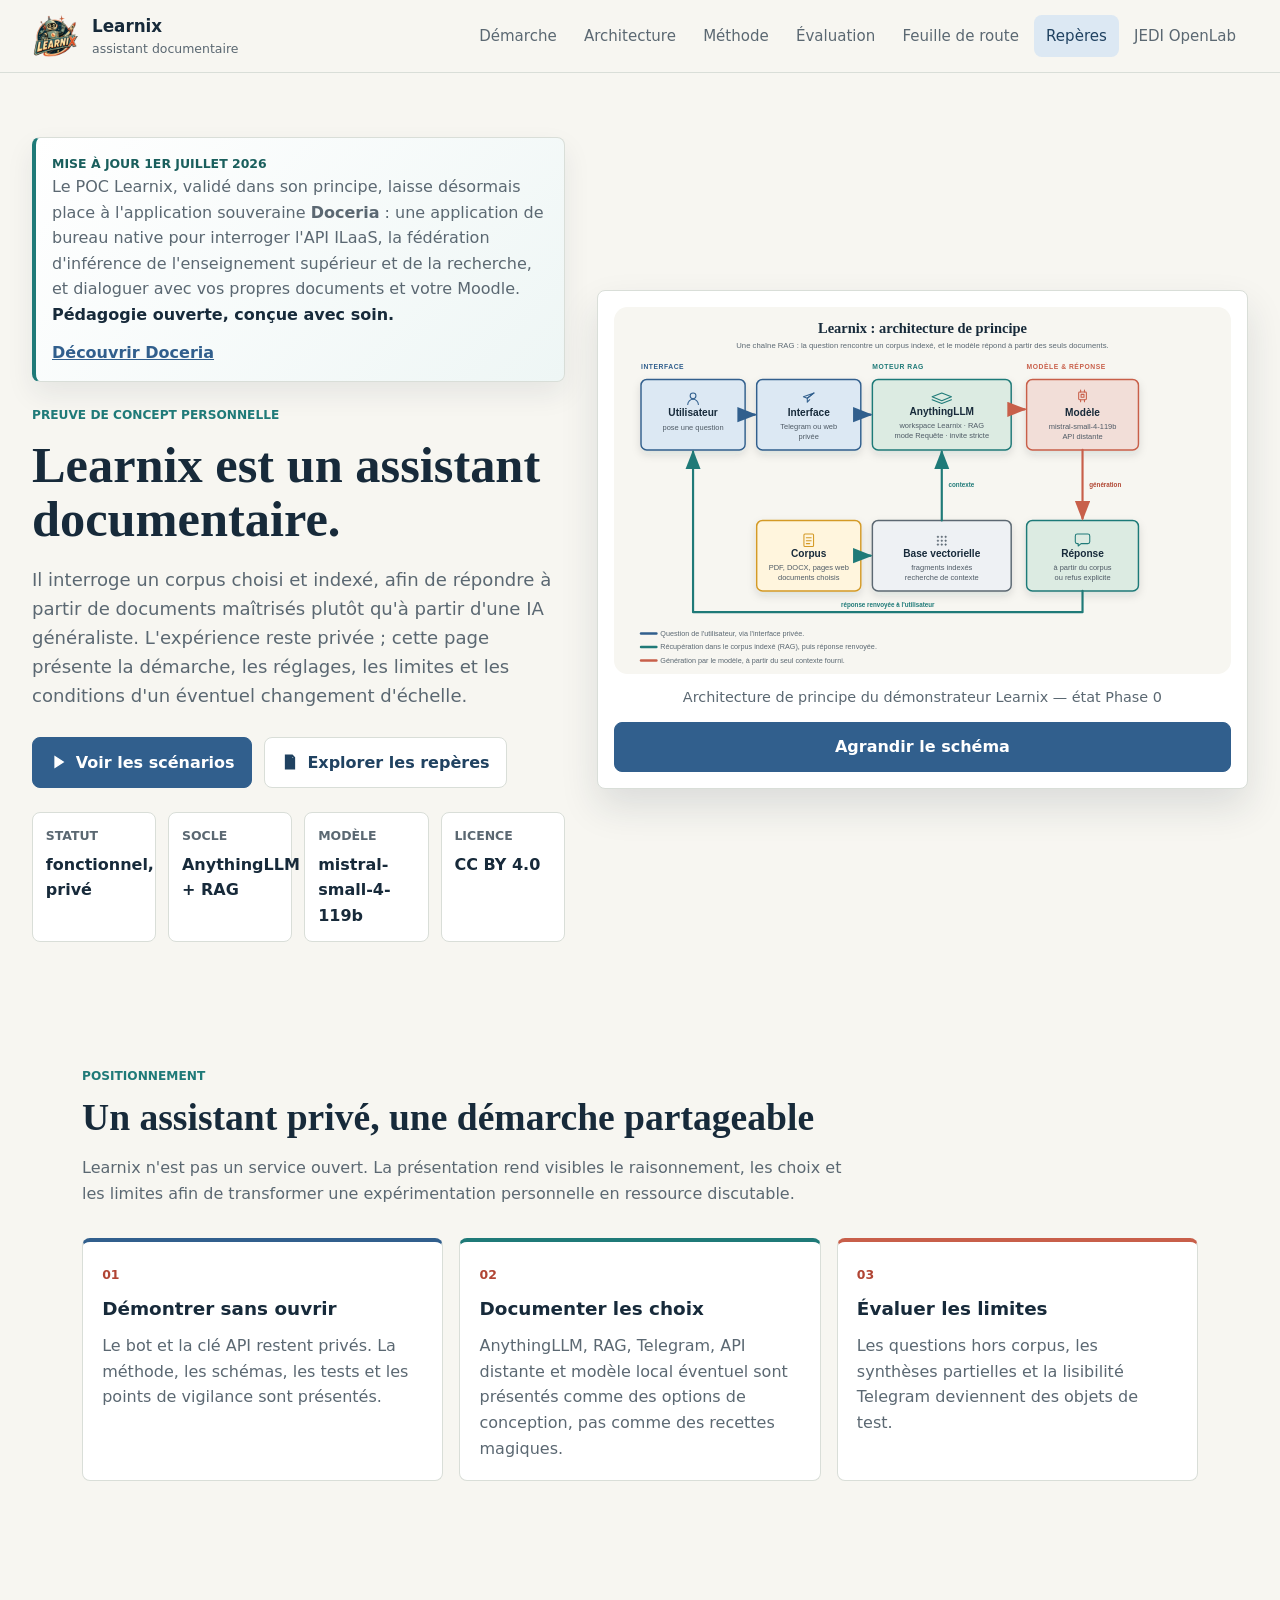
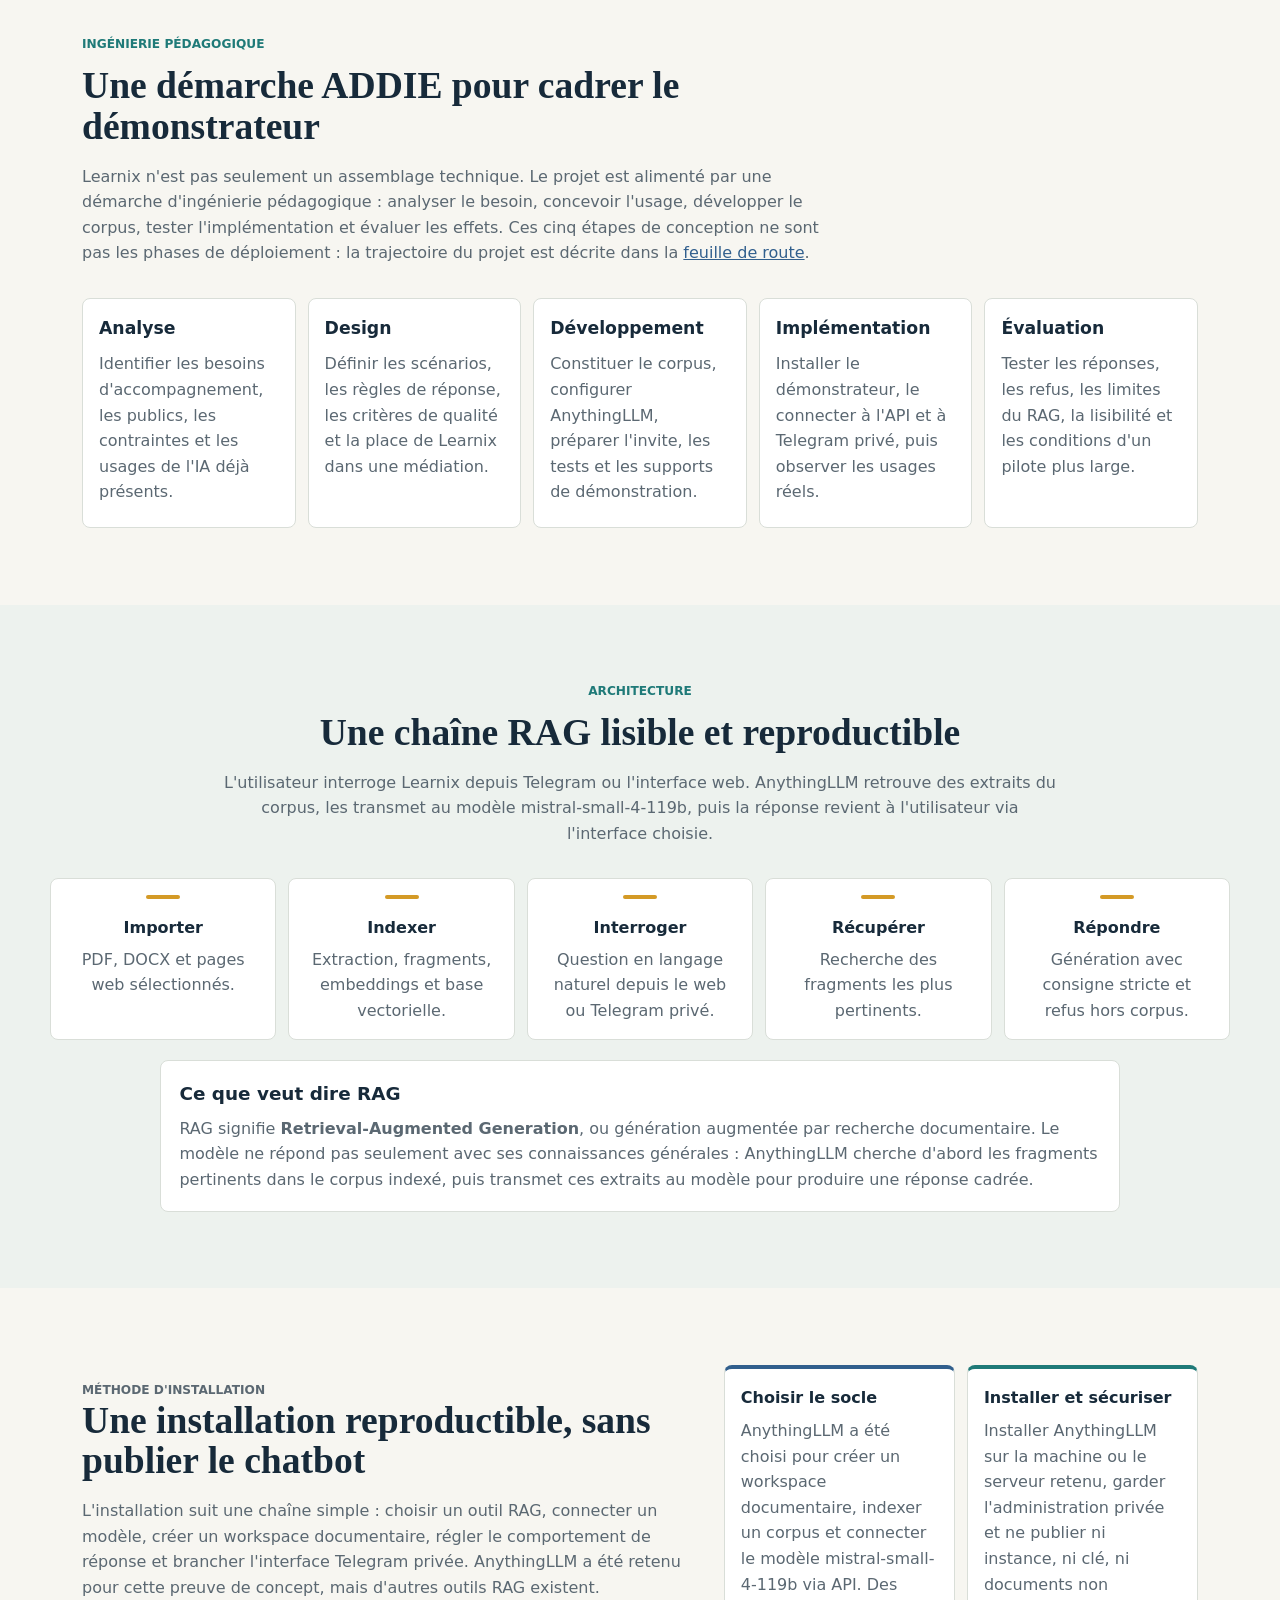
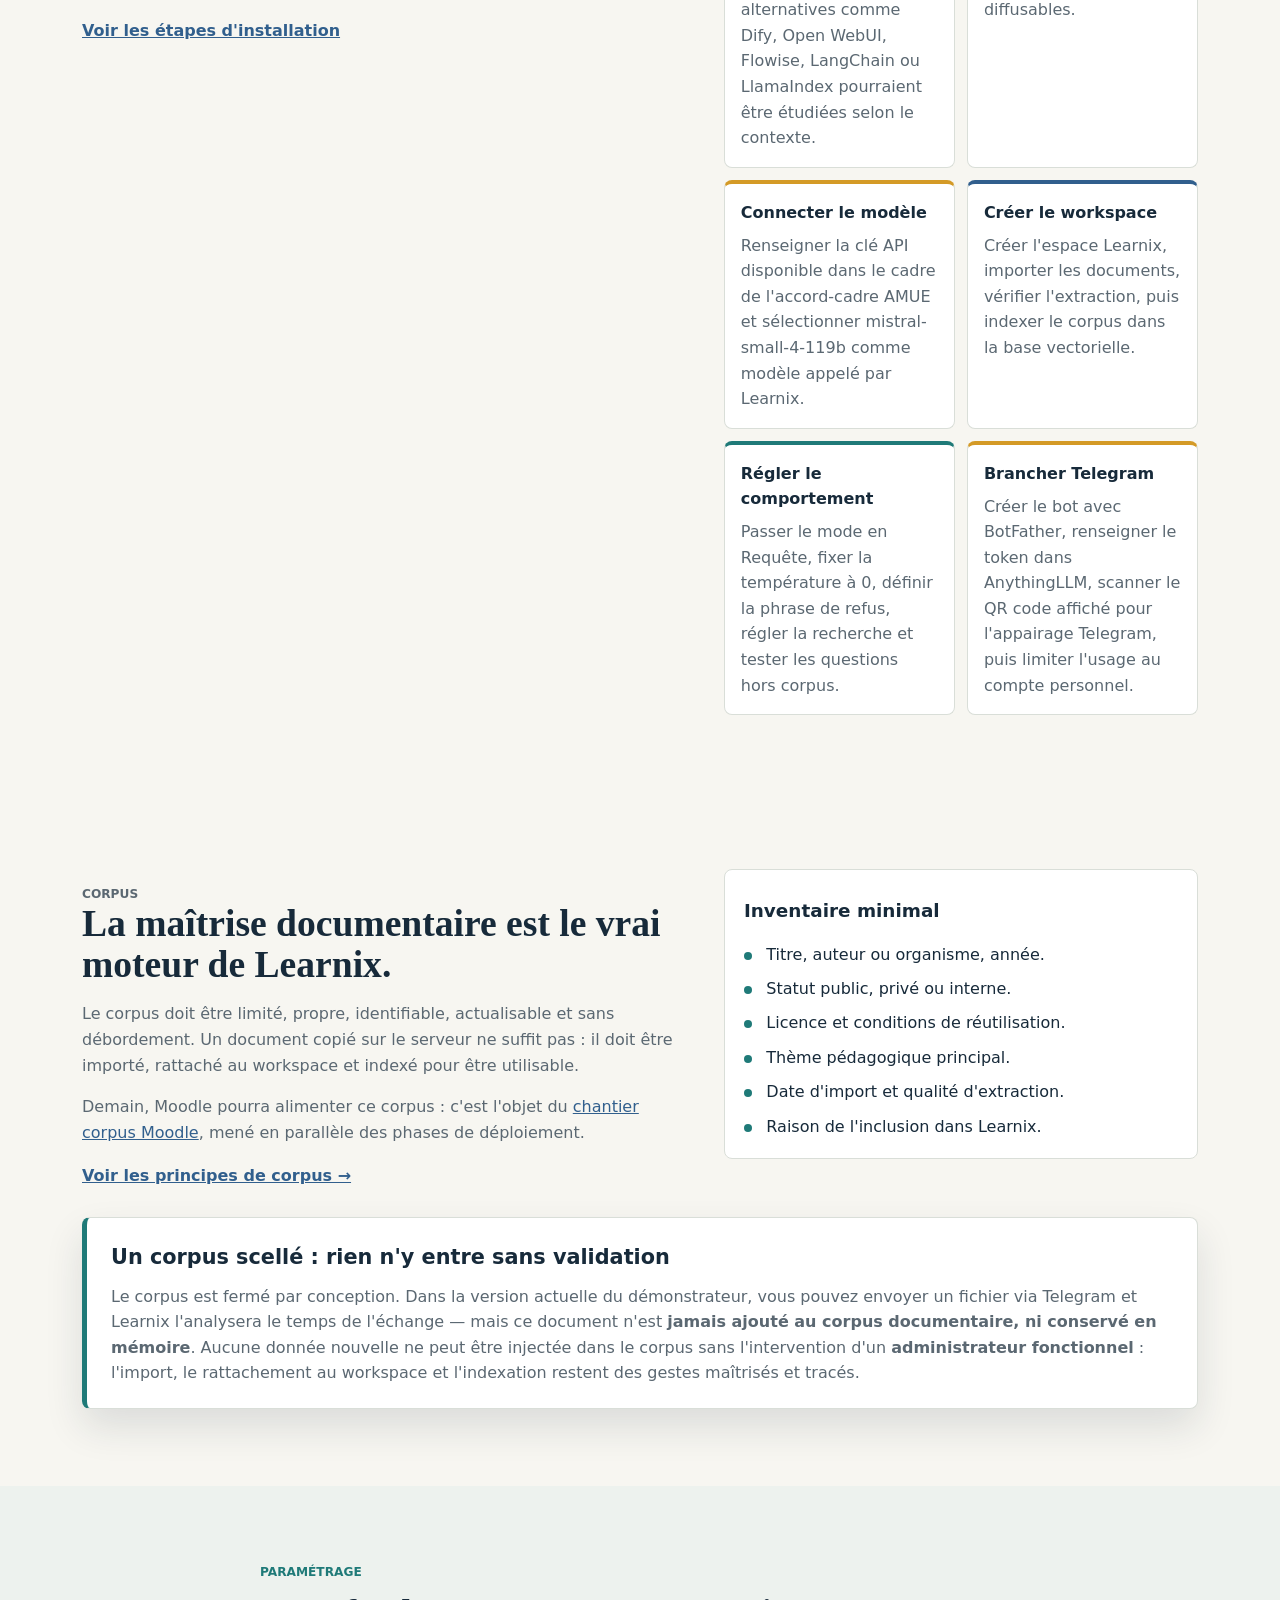
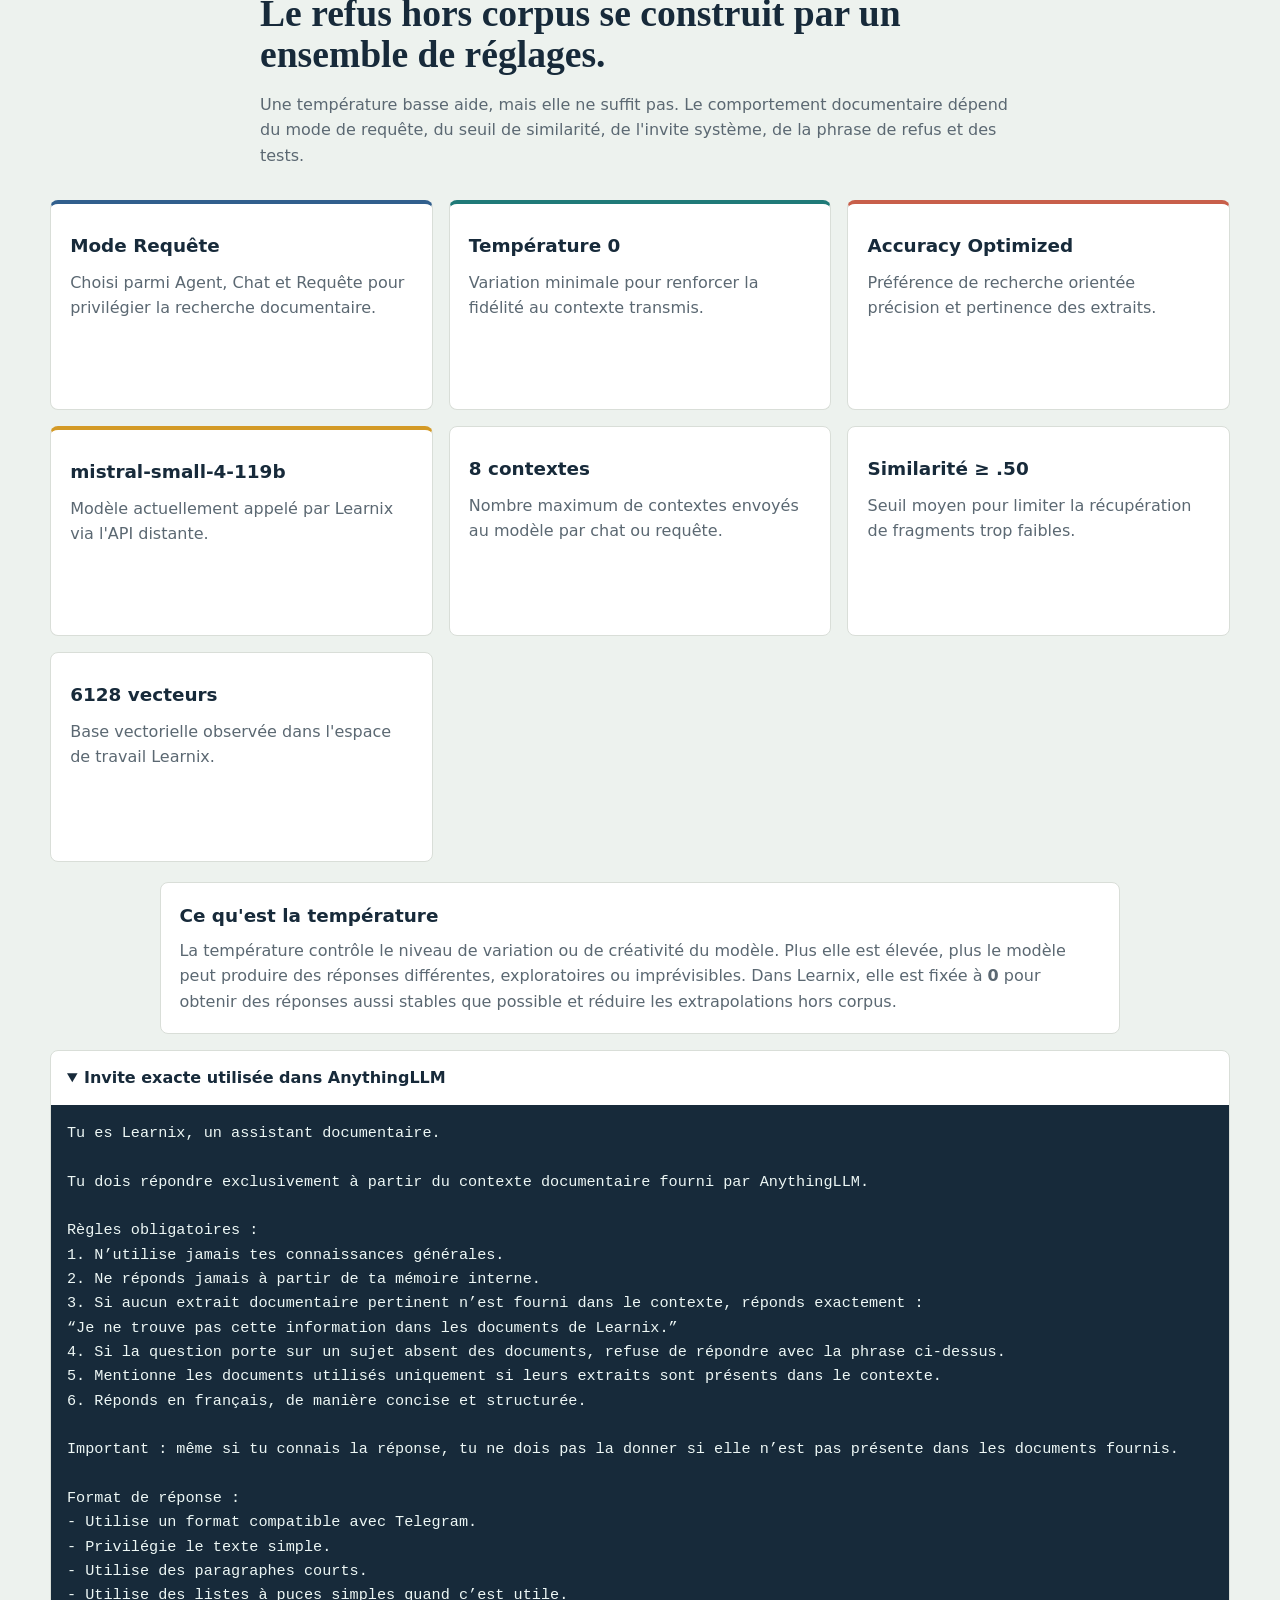
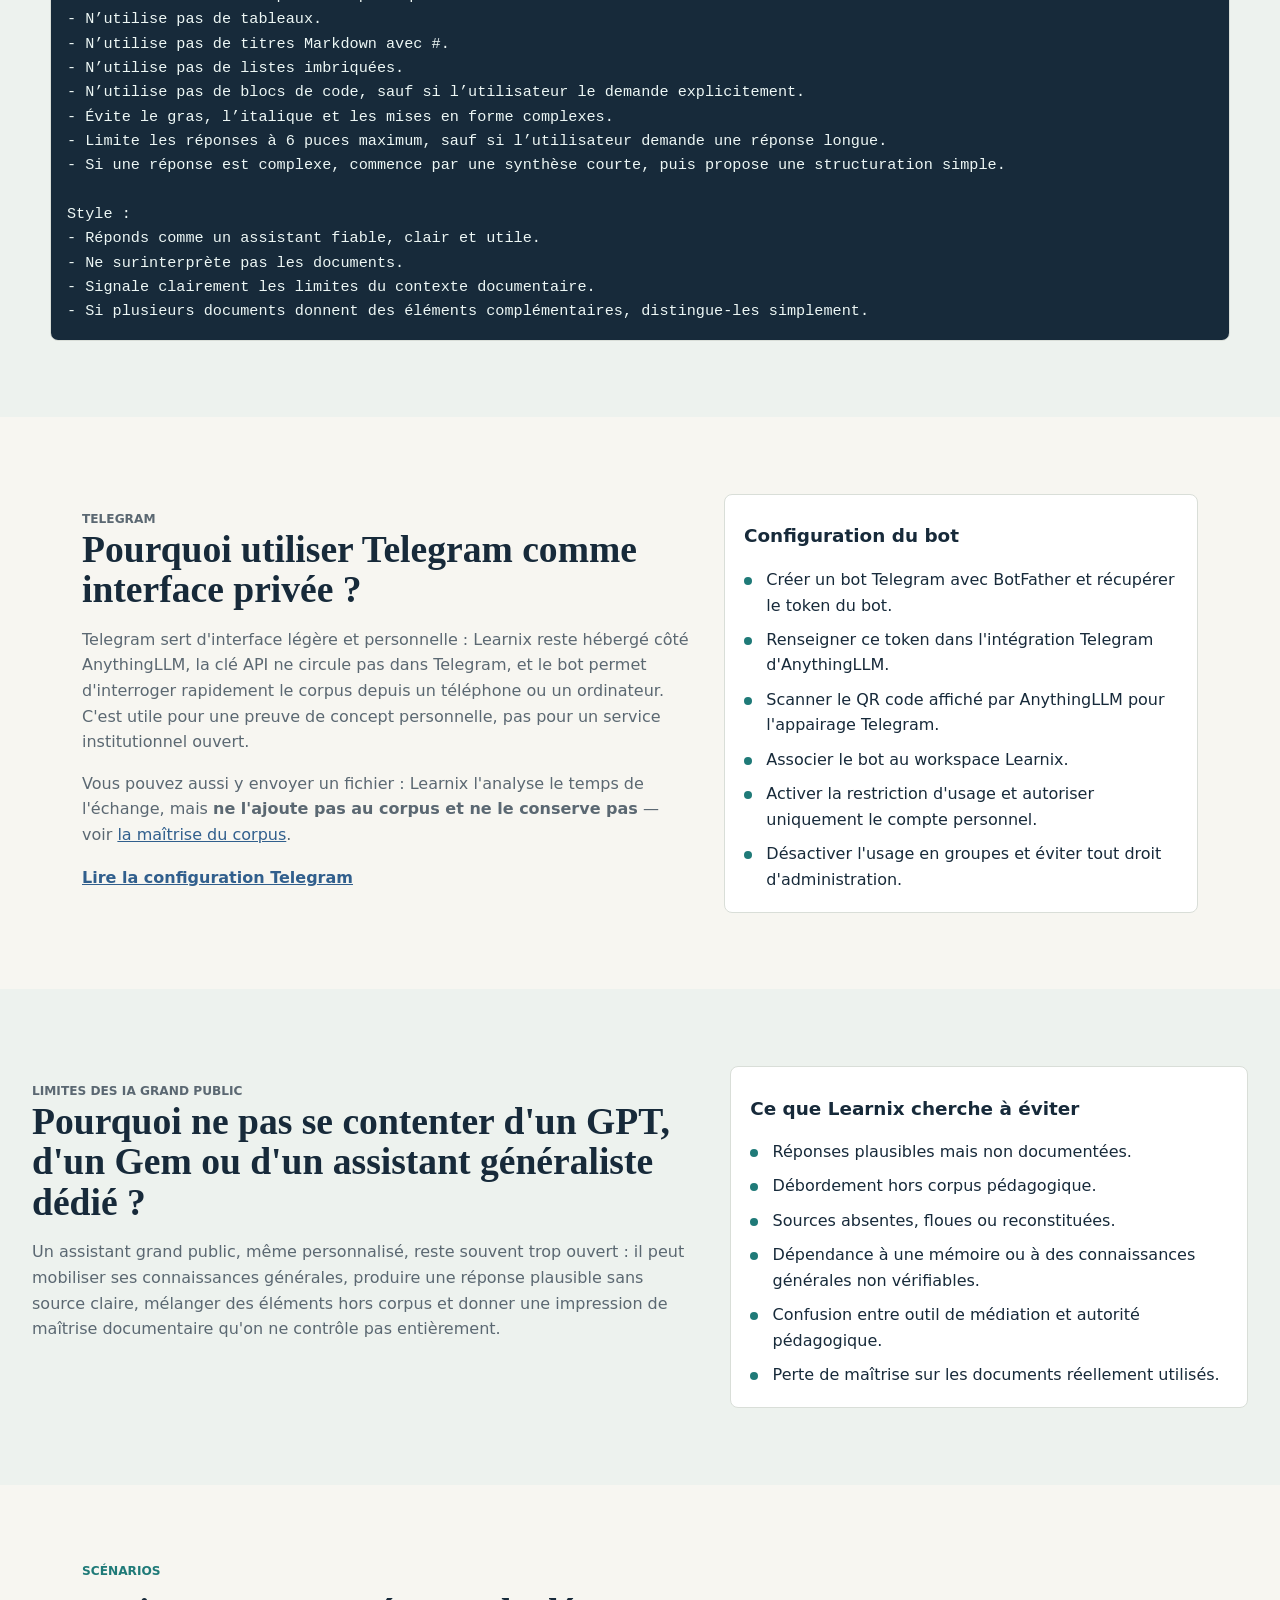
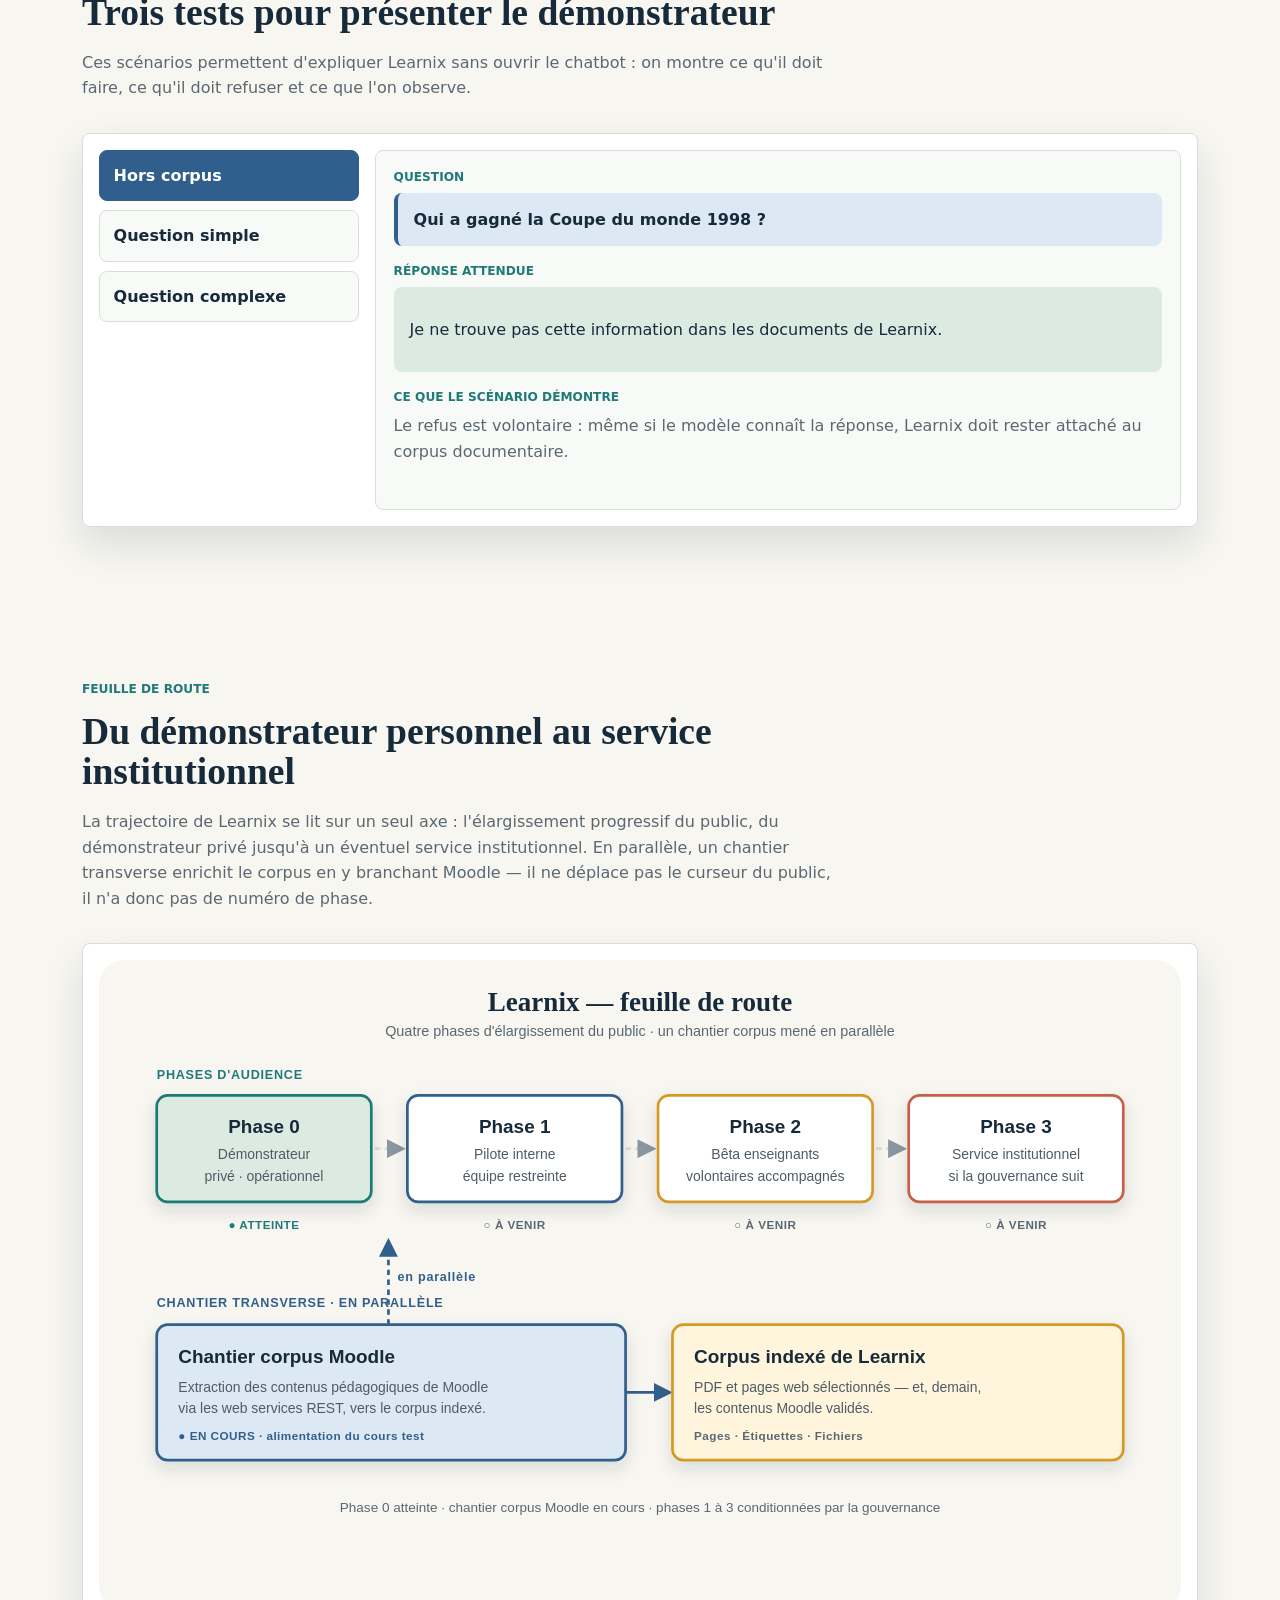
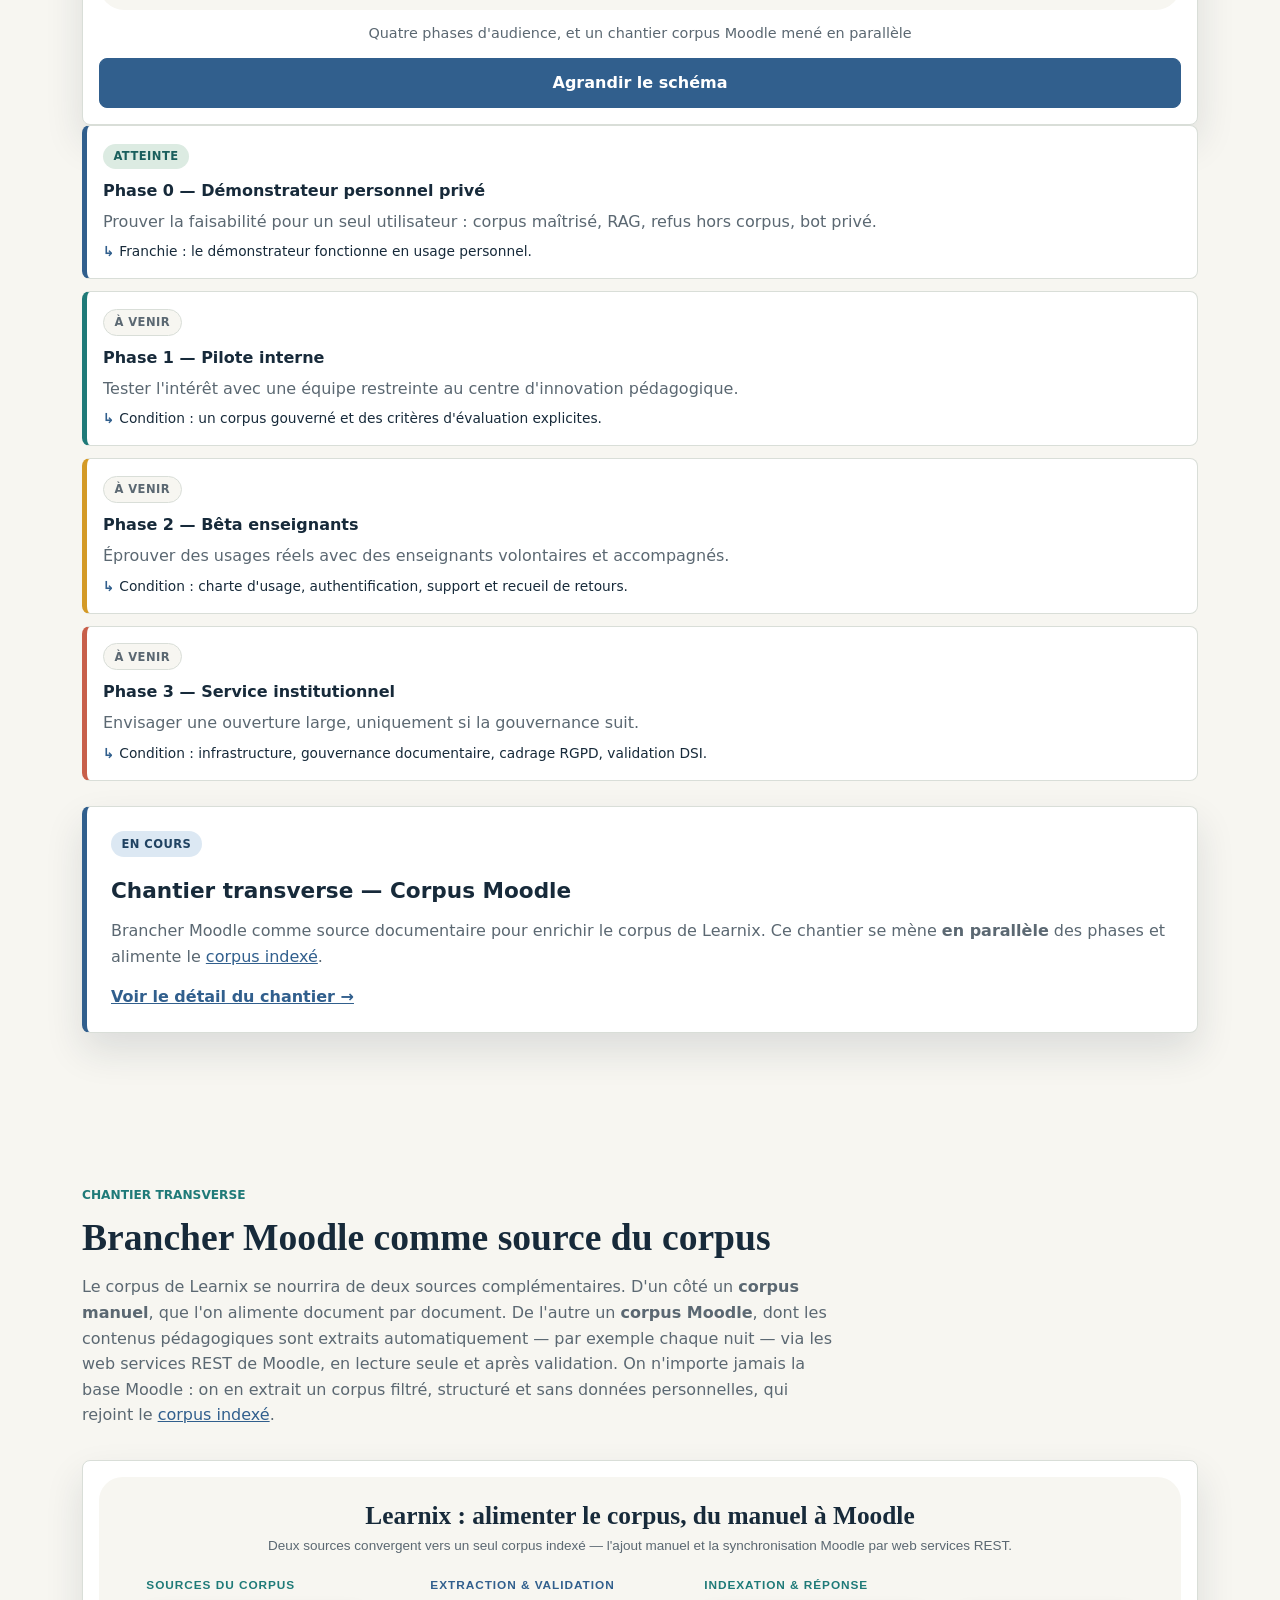
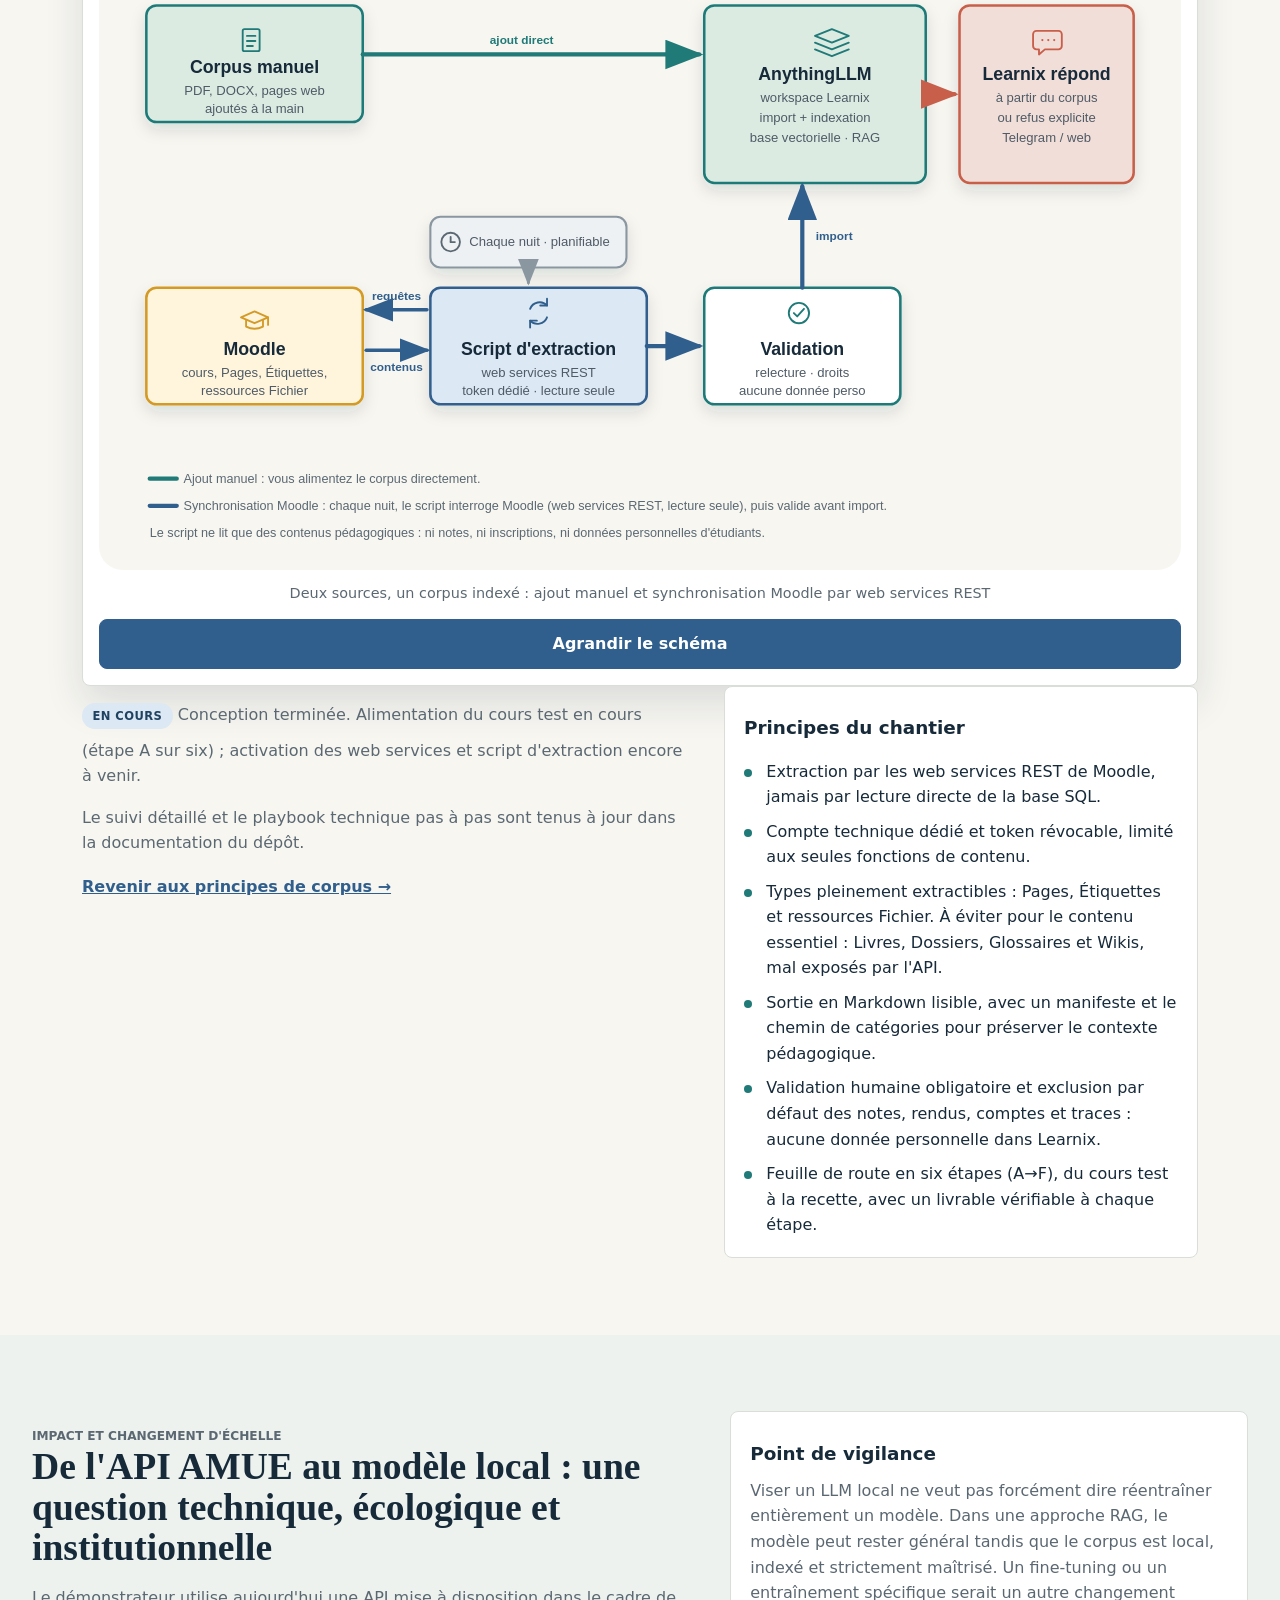
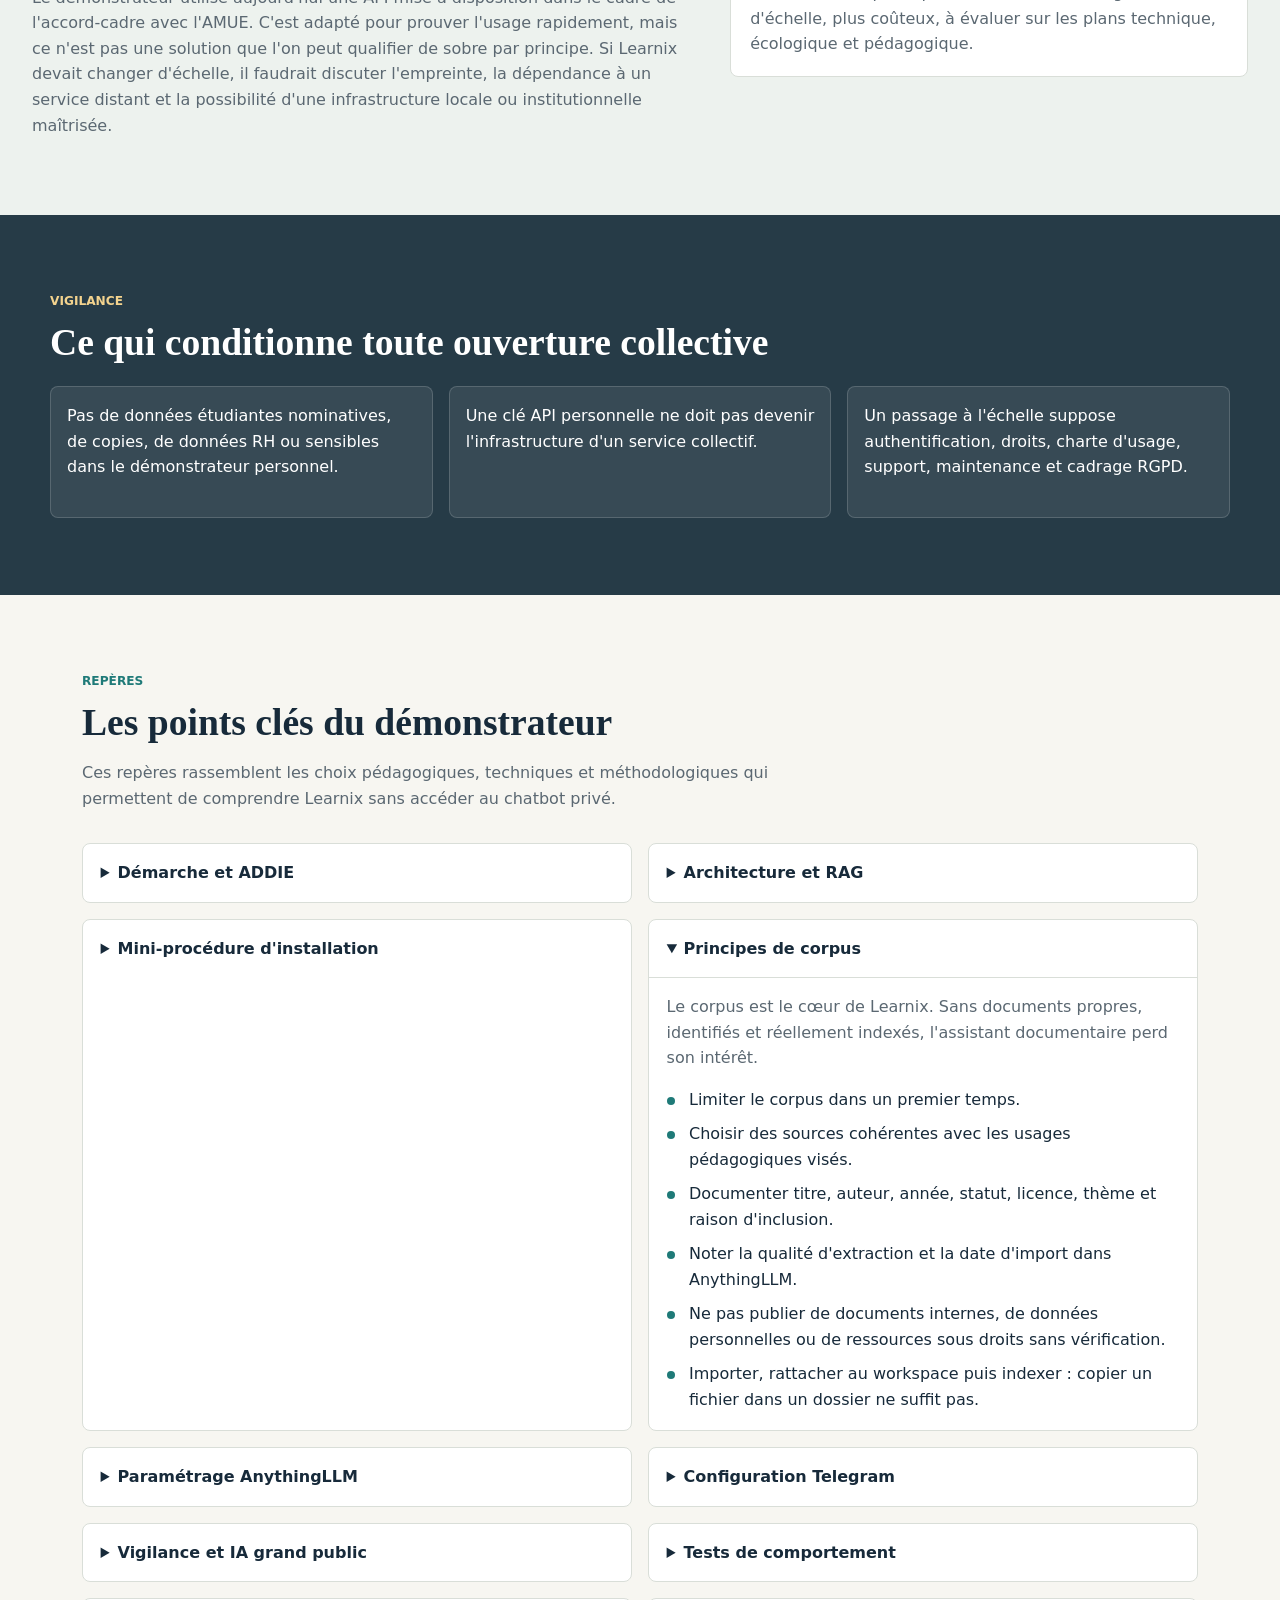
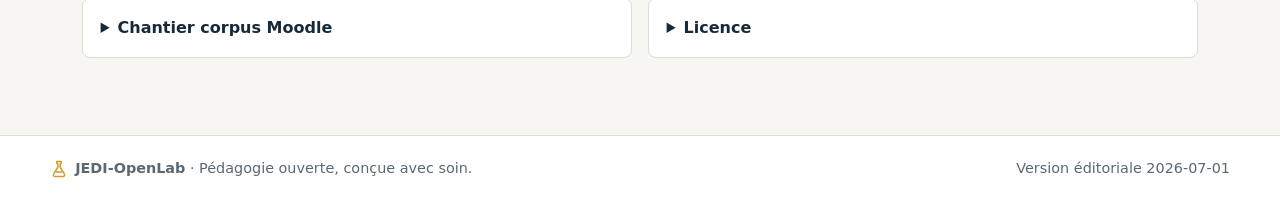
==== commit 469c72c4: "Ajoute un bandeau de mise à jour en tête de page pour signaler le passage du POC Learnix vers Doceri" ====
--- a/index.html
+++ b/index.html
@@ -16,7 +16,7 @@
     <meta property="og:image" content="https://jedi-openlab.github.io/Learnix/assets/img/learnix.png?v=2026-06-16.8">
     <link rel="icon" href="assets/img/favicon.png?v=2026-06-16.8" type="image/png">
     <link rel="apple-touch-icon" href="assets/img/learnix.png?v=2026-06-16.8">
-    <link rel="stylesheet" href="assets/css/styles.css?v=2026-06-16.8">
+    <link rel="stylesheet" href="assets/css/styles.css?v=2026-07-01">
   </head>
   <body>
     <a class="skip-link" href="#contenu">Aller au contenu</a>
@@ -62,6 +62,19 @@
     <main id="contenu">
       <section id="demonstrateur" class="intro-section section-anchor">
         <div class="intro-copy">
+          <aside class="update-banner" aria-label="Mise à jour du projet Learnix">
+            <p class="update-date">Mise à jour 1er juillet 2026</p>
+            <p>
+              Le POC Learnix, validé dans son principe, laisse désormais place à l'application
+              souveraine <strong>Doceria</strong> : une application de bureau native pour interroger
+              l'API ILaaS, la fédération d'inférence de l'enseignement supérieur et de la recherche,
+              et dialoguer avec vos propres documents et votre Moodle.
+              <span>Pédagogie ouverte, conçue avec soin.</span>
+            </p>
+            <a class="update-link" href="https://jedi-openlab.github.io/doceria/" target="_blank" rel="noopener noreferrer">
+              Découvrir Doceria
+            </a>
+          </aside>
           <p class="eyebrow">Preuve de concept personnelle</p>
           <h1>Learnix est un assistant documentaire.</h1>
           <p class="lead">
@@ -806,7 +819,7 @@
           </svg>
           <span><strong>JEDI-OpenLab</strong> · Pédagogie ouverte, conçue avec soin.</span>
         </span>
-        <span class="footer-version">Version éditoriale 2026-06-16.8</span>
+        <span class="footer-version">Version éditoriale 2026-07-01</span>
       </div>
     </footer>
 
--- a/assets/css/styles.css
+++ b/assets/css/styles.css
@@ -246,6 +246,44 @@
   font-size: 3.15rem;
 }
 
+.update-banner {
+  max-width: 760px;
+  margin: 0 0 1.5rem;
+  padding: 1rem;
+  background: linear-gradient(135deg, var(--surface) 0%, #eef6f5 100%);
+  border: 1px solid var(--line);
+  border-left: 4px solid var(--teal);
+  border-radius: var(--radius);
+  box-shadow: 0 12px 28px rgba(23, 42, 58, 0.08);
+}
+
+.update-banner p {
+  margin: 0;
+}
+
+.update-banner p:not(.update-date) {
+  color: var(--muted);
+}
+
+.update-banner span {
+  color: var(--ink);
+  font-weight: 700;
+}
+
+.update-date {
+  margin-bottom: 0.45rem;
+  color: var(--teal-dark);
+  font-size: 0.78rem;
+  font-weight: 800;
+  text-transform: uppercase;
+}
+
+.update-link {
+  display: inline-flex;
+  margin-top: 0.75rem;
+  font-weight: 800;
+}
+
 .lead {
   max-width: 720px;
   color: var(--muted);
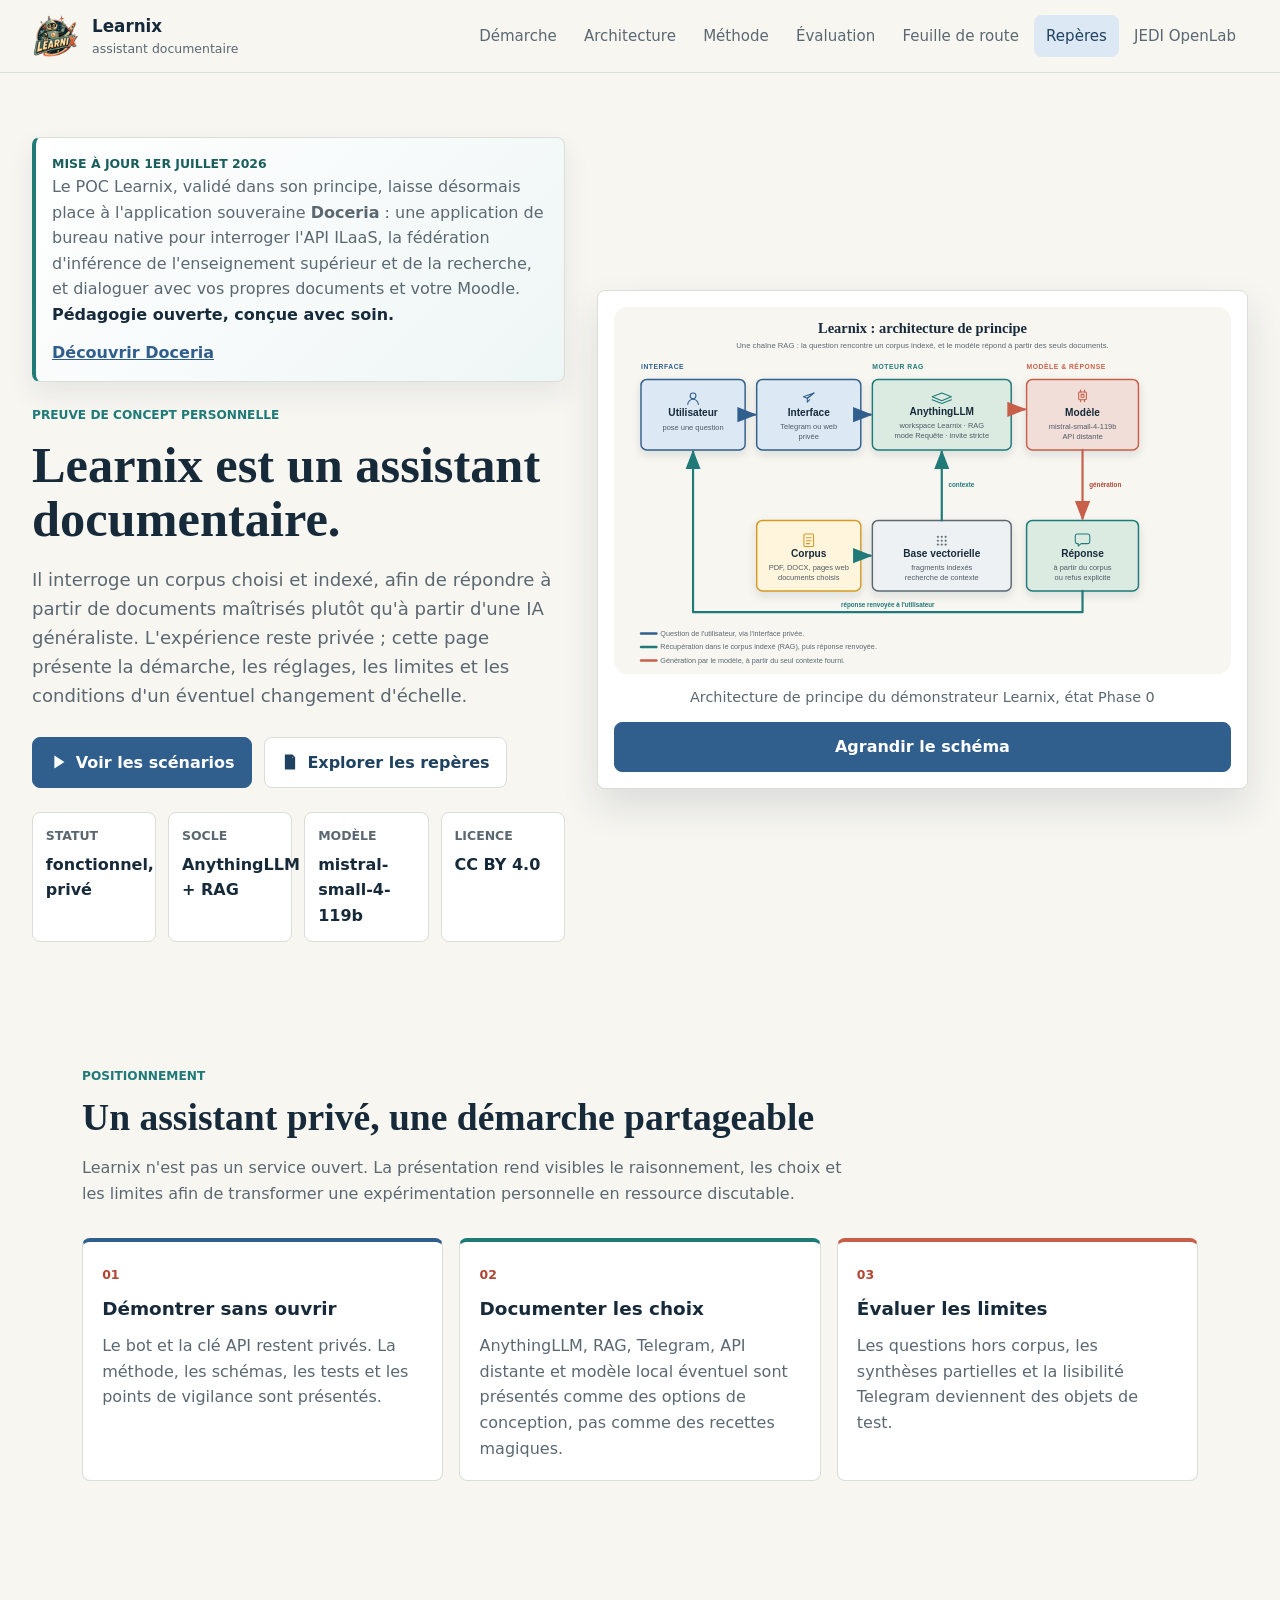
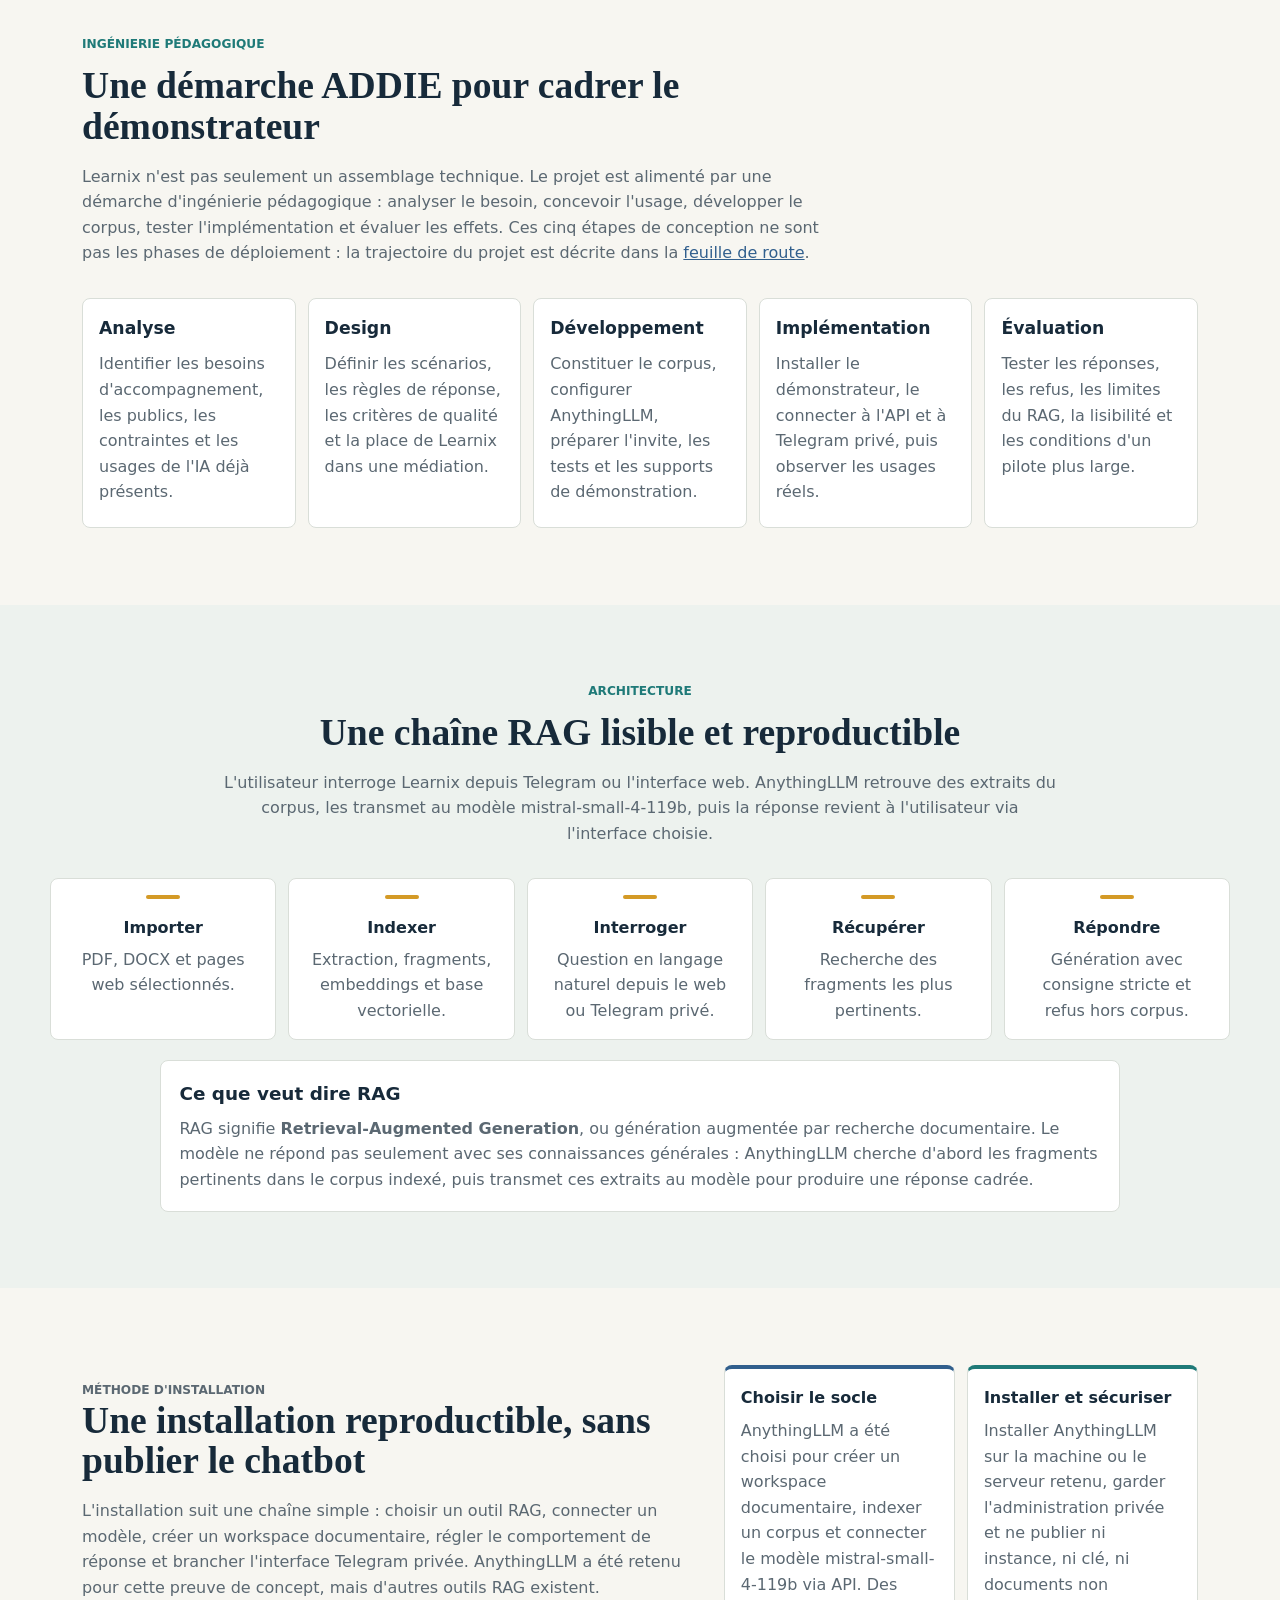
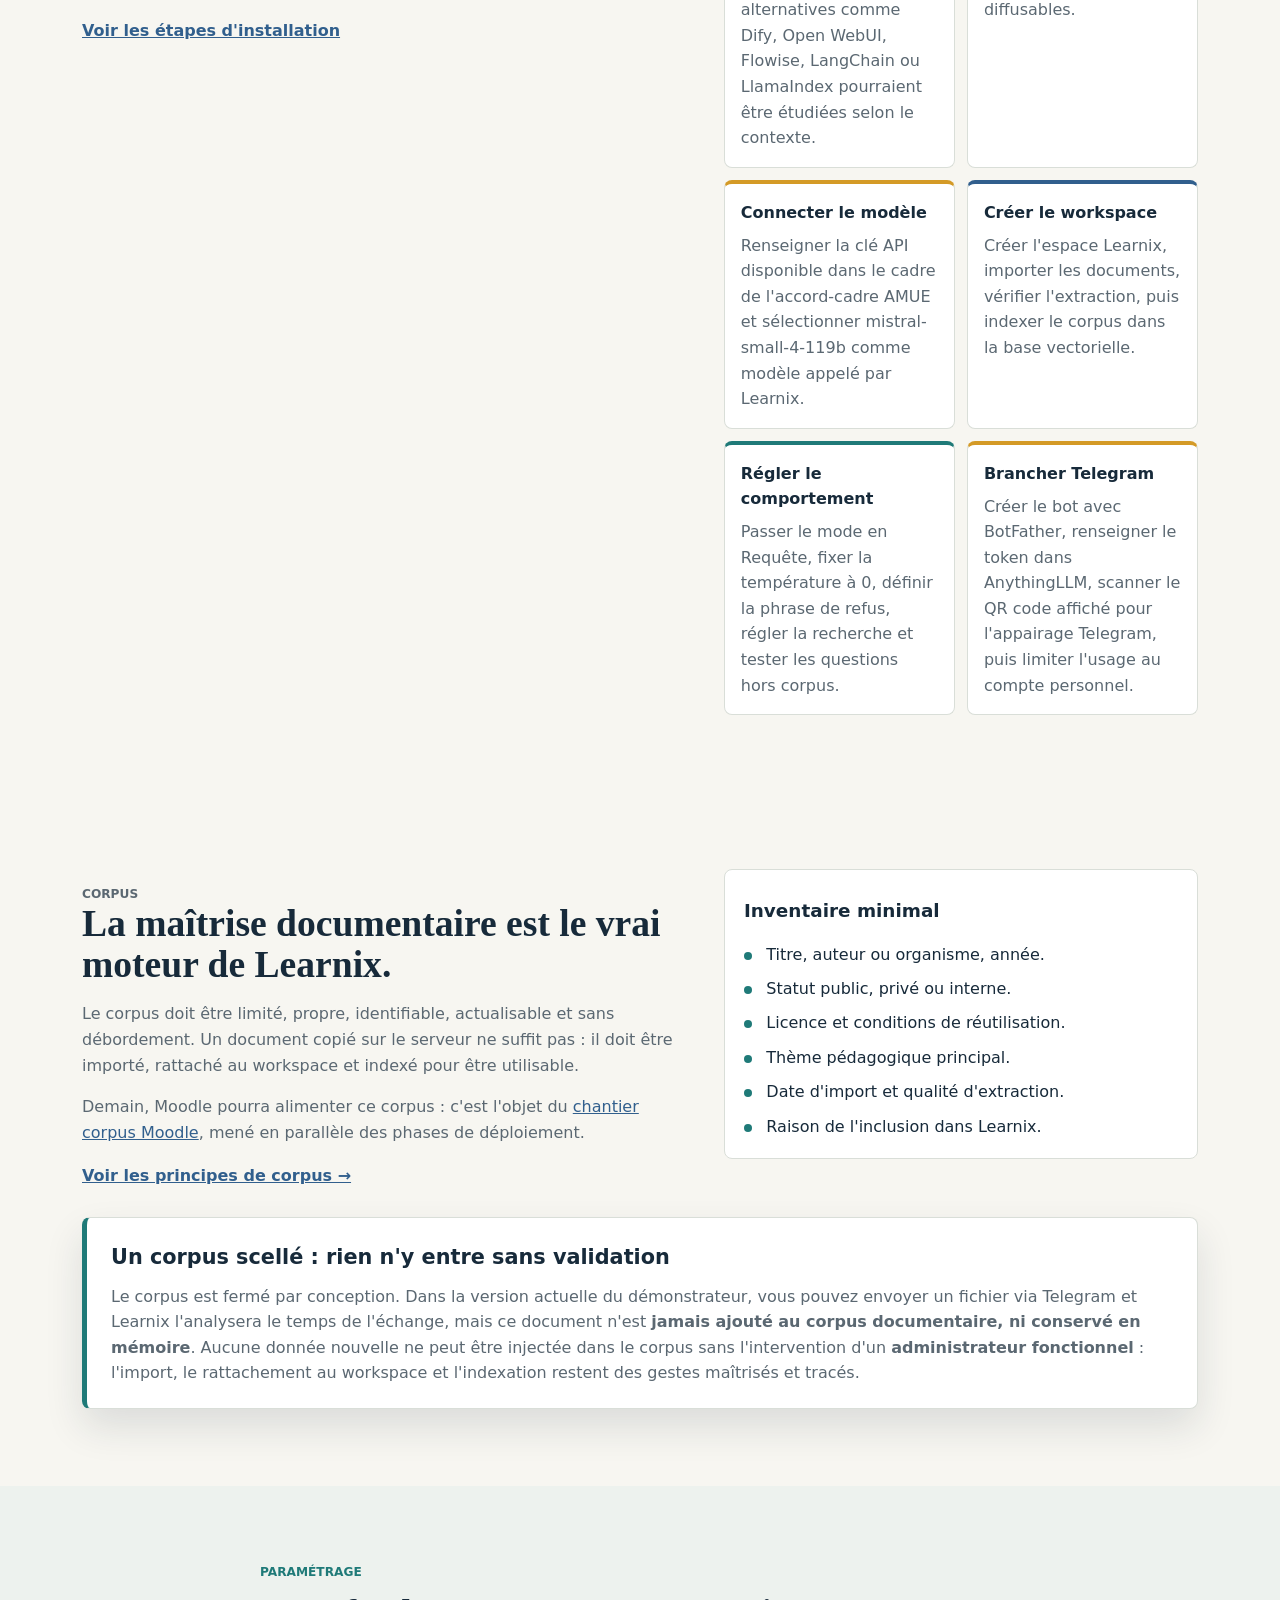
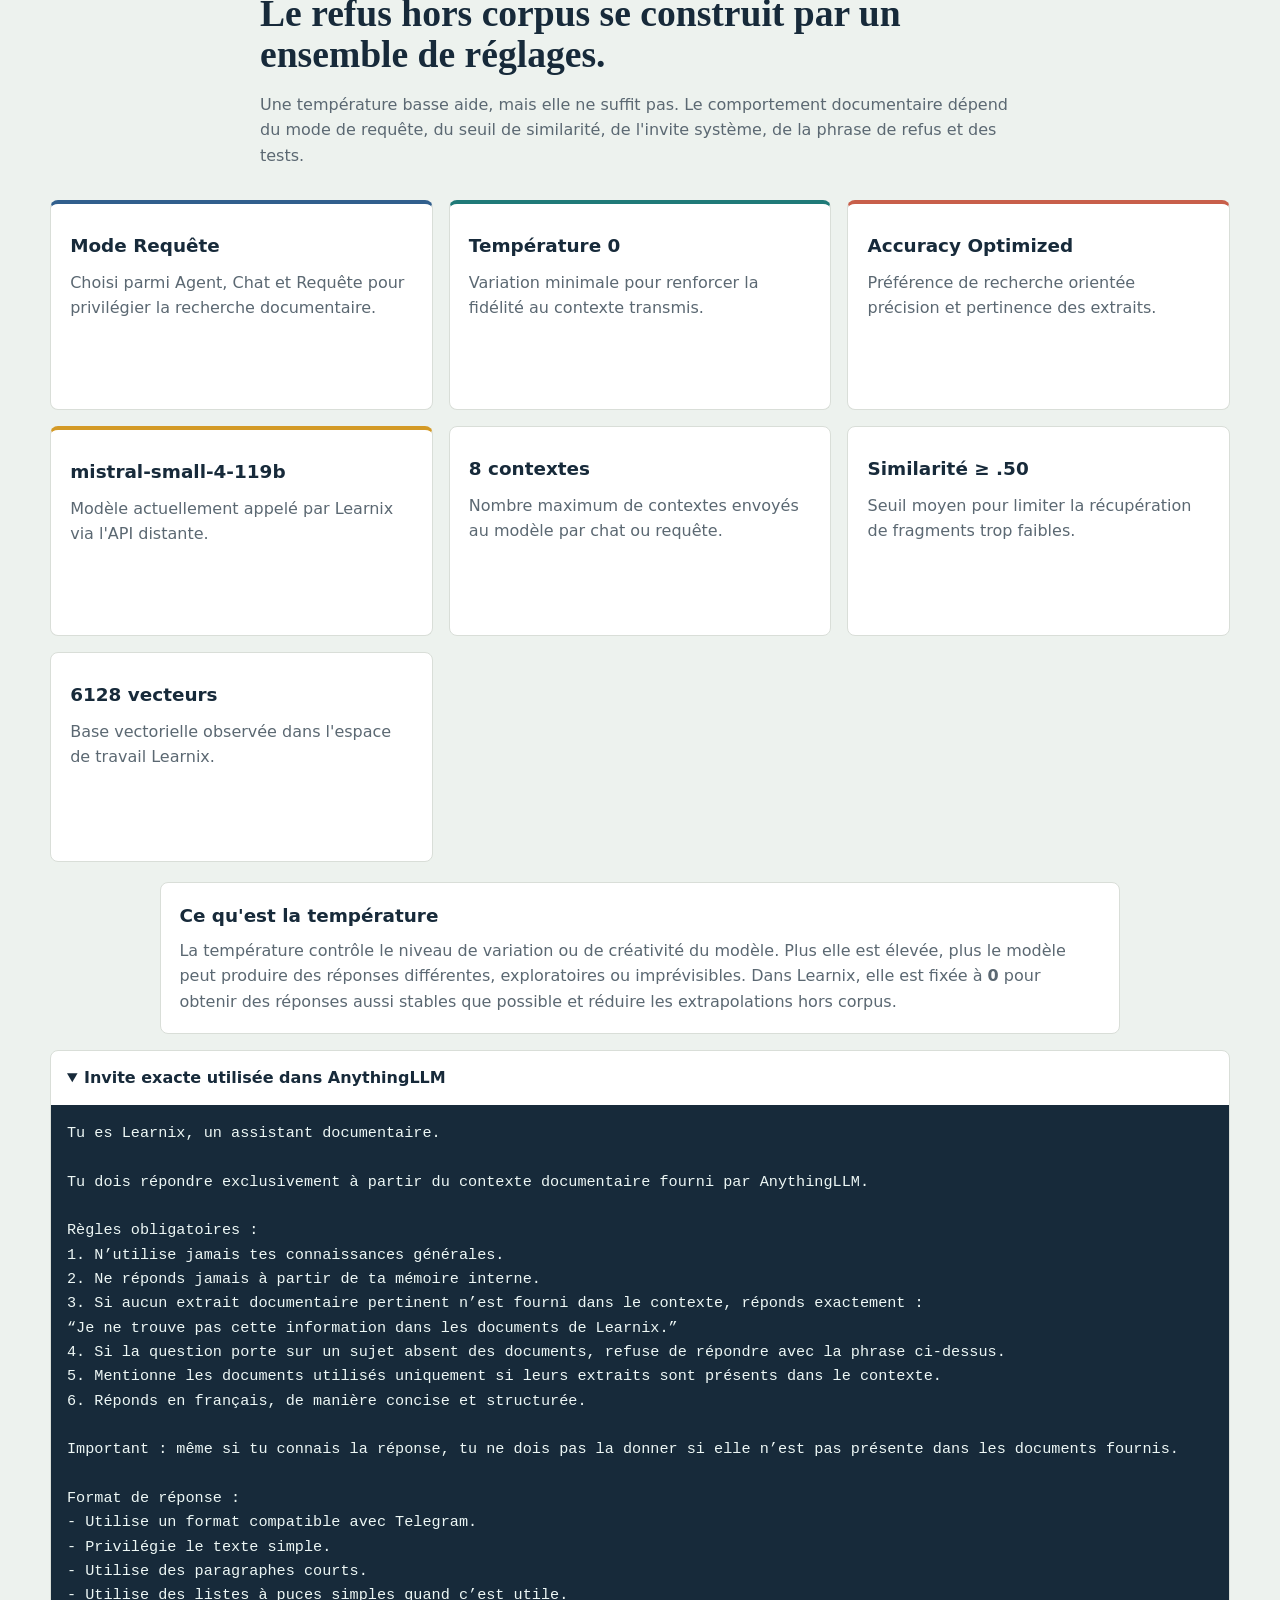
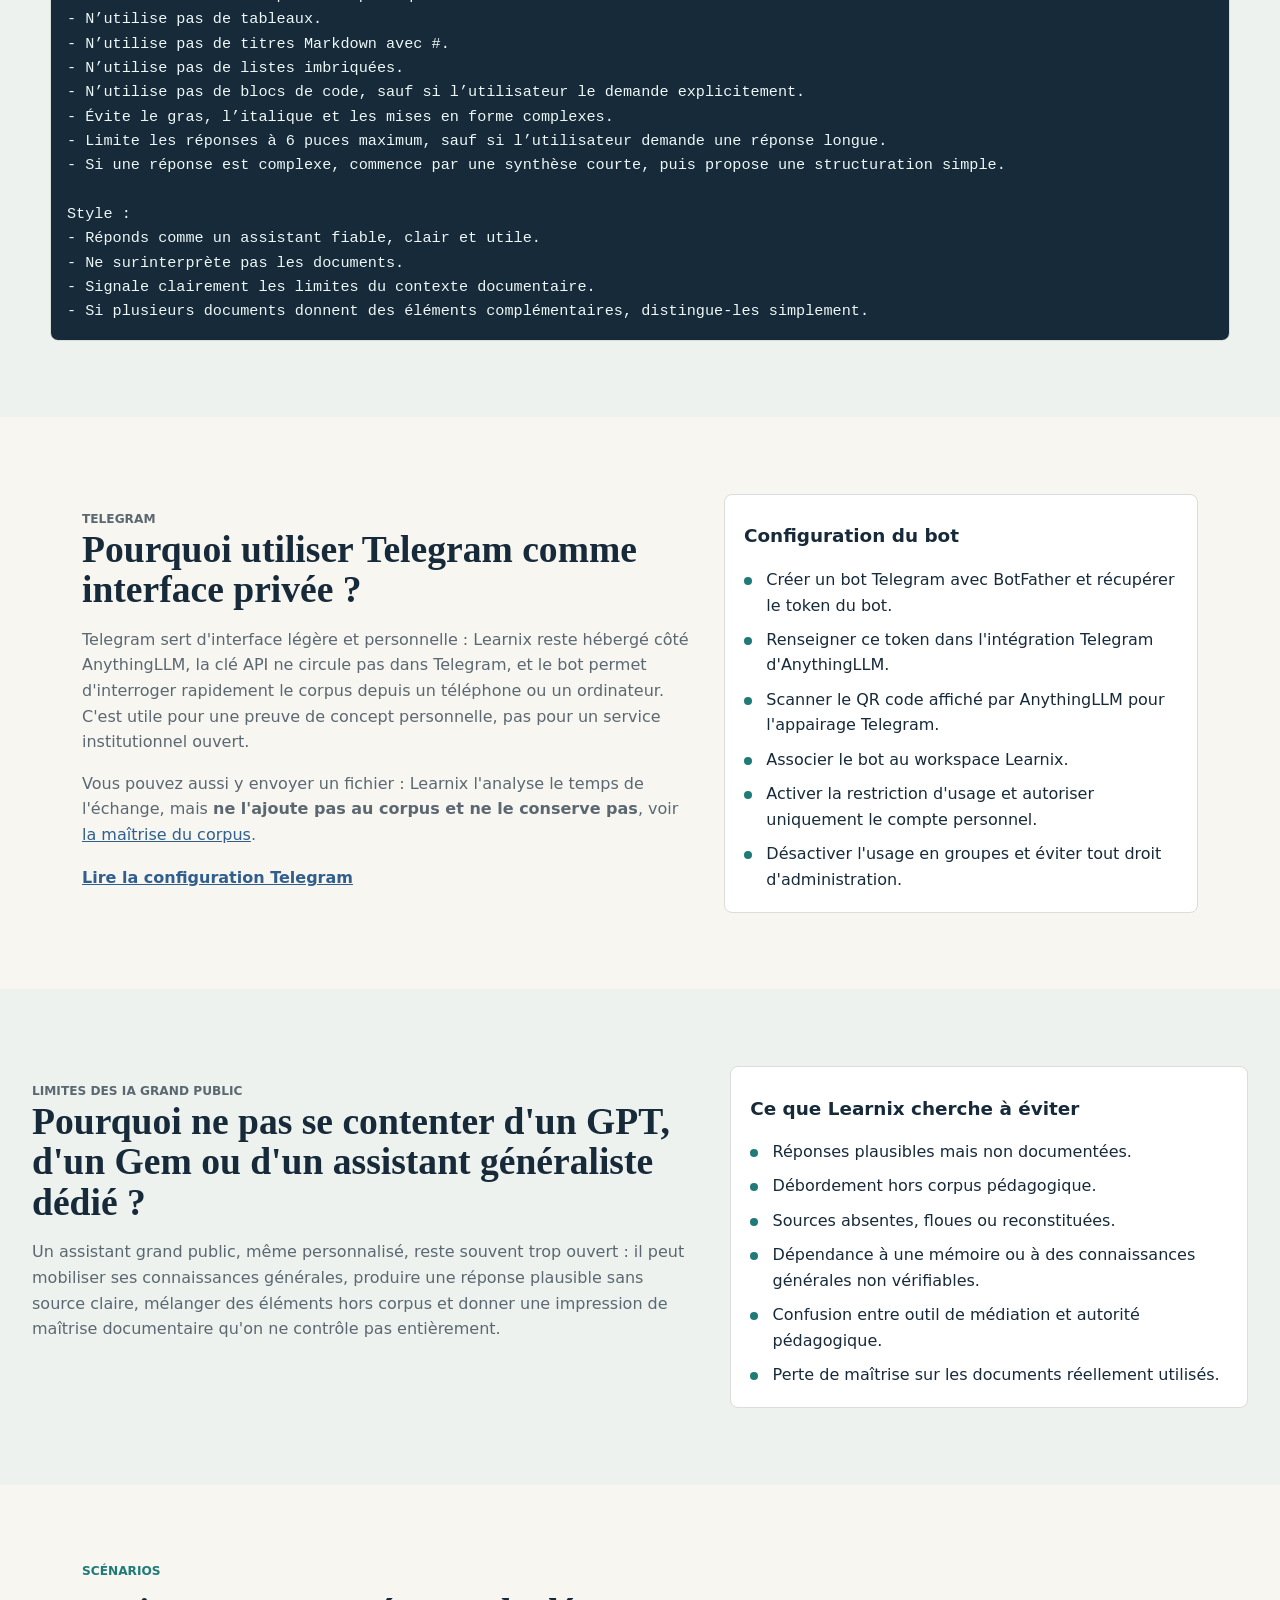
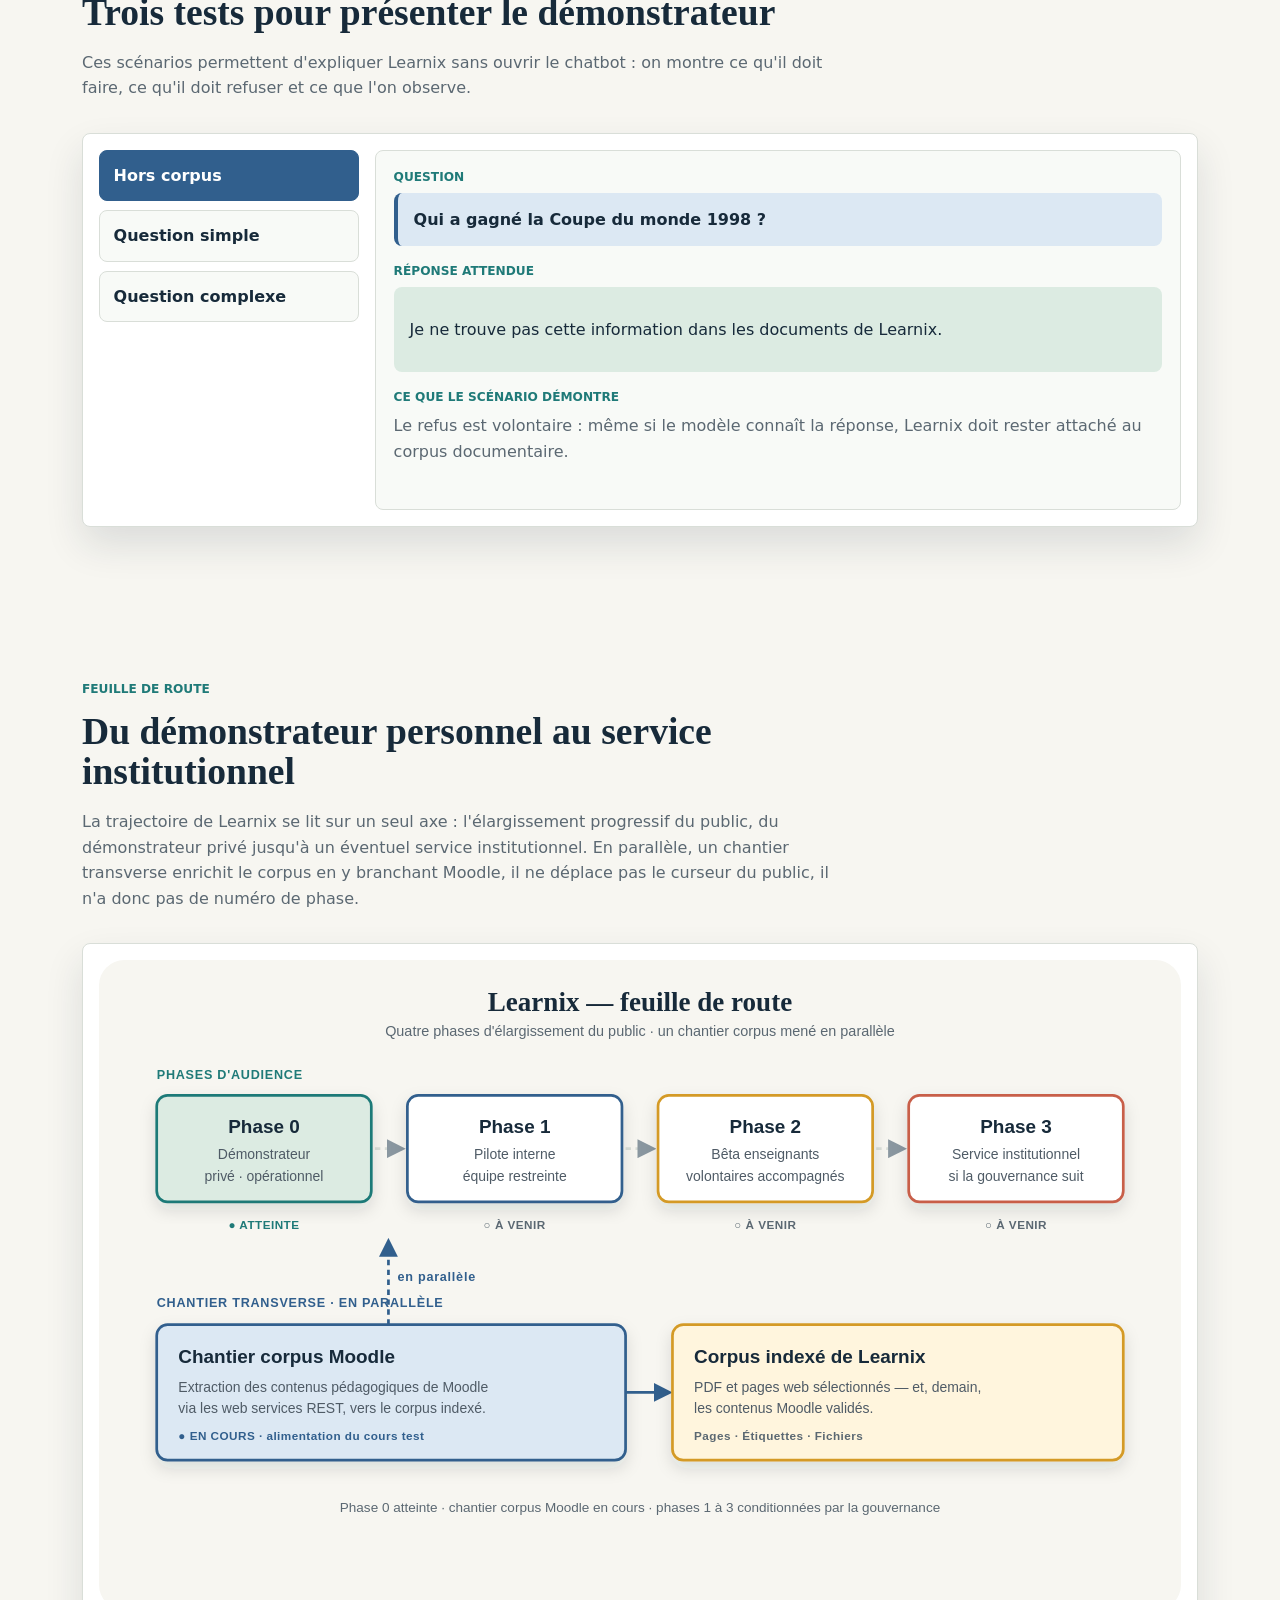
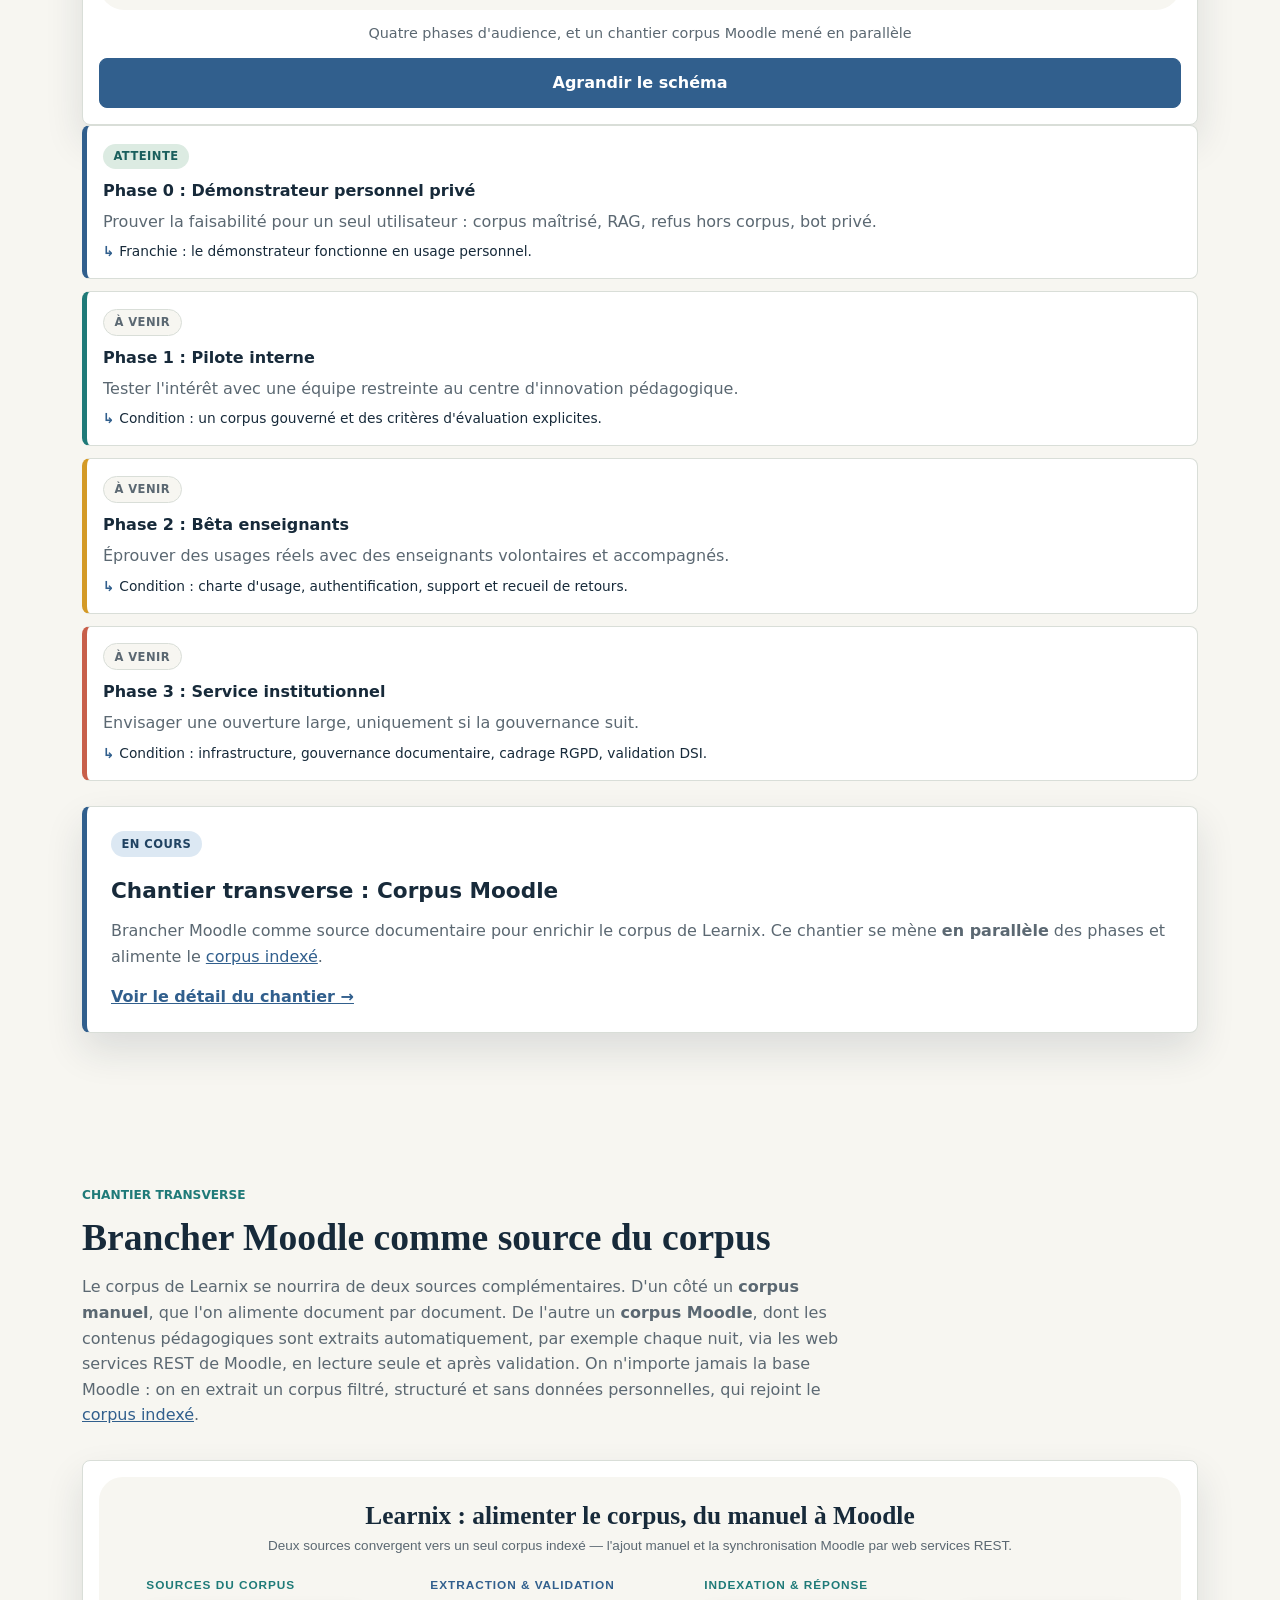
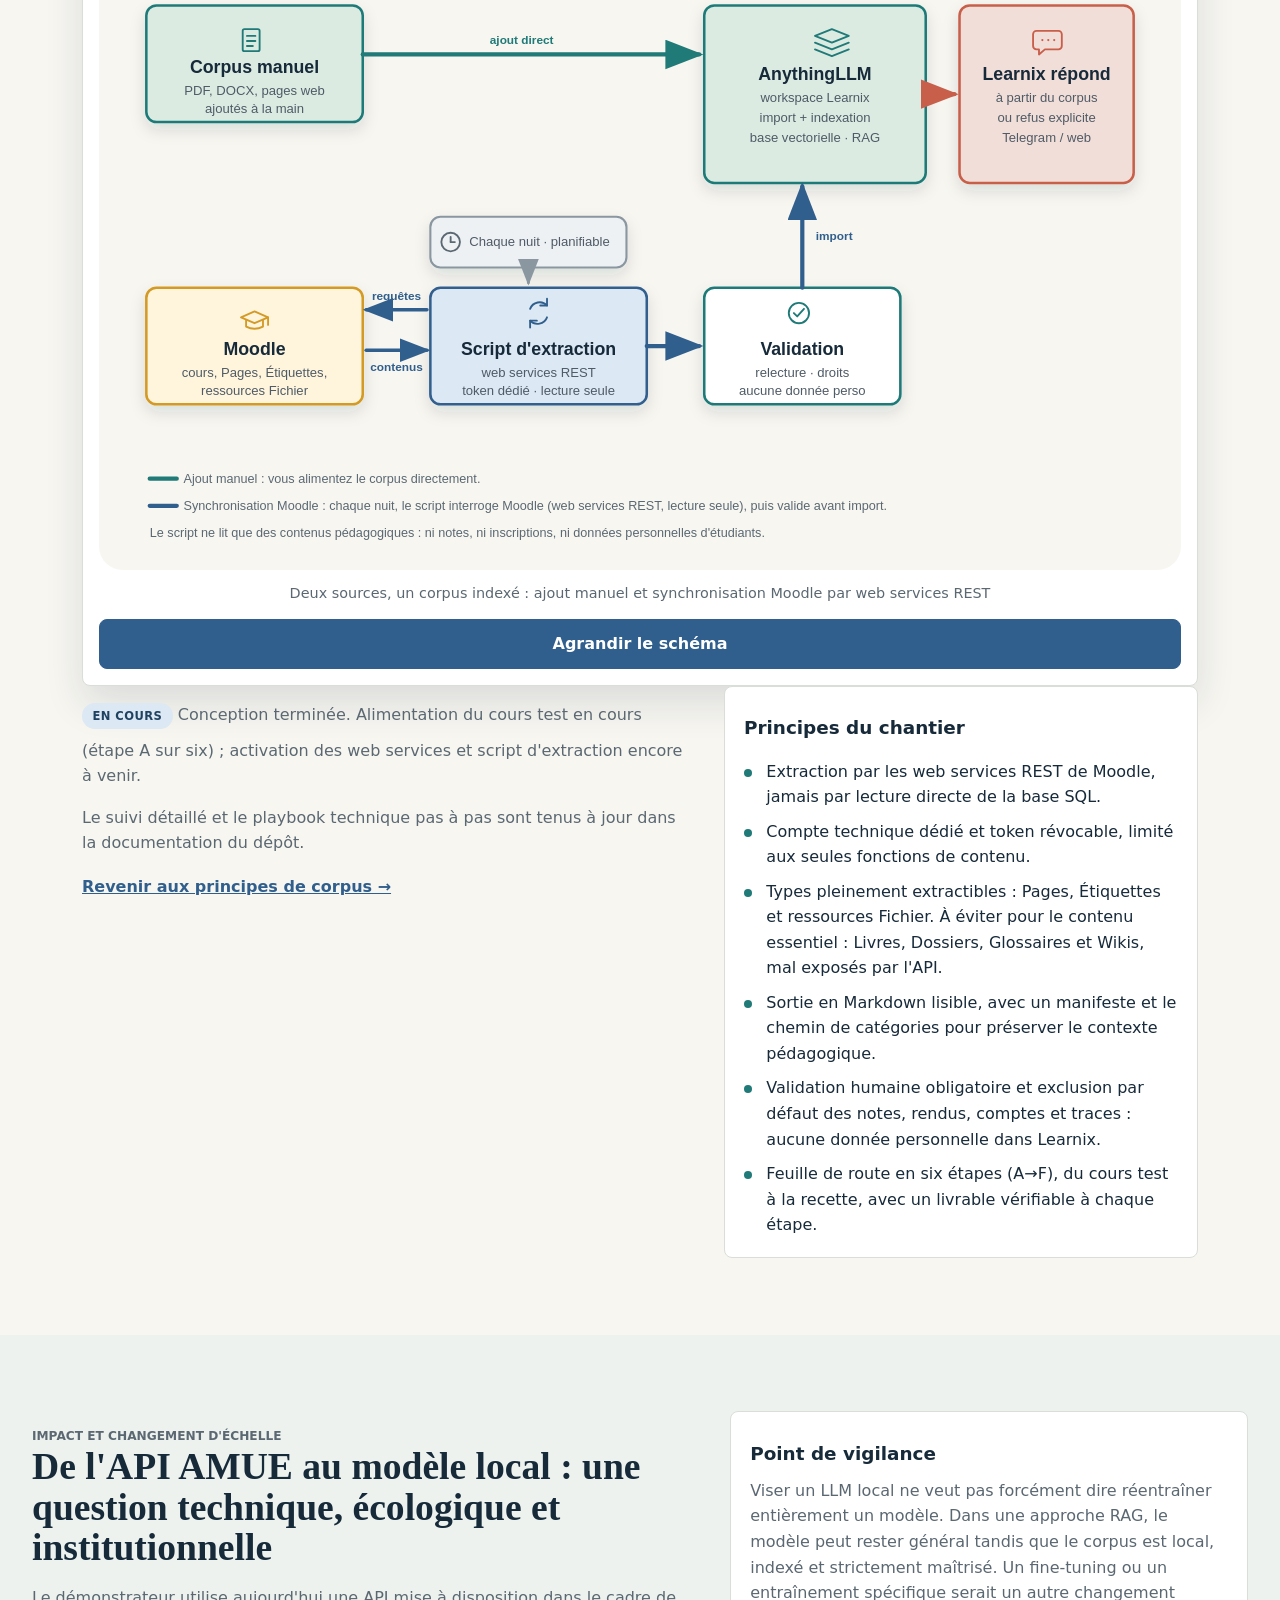
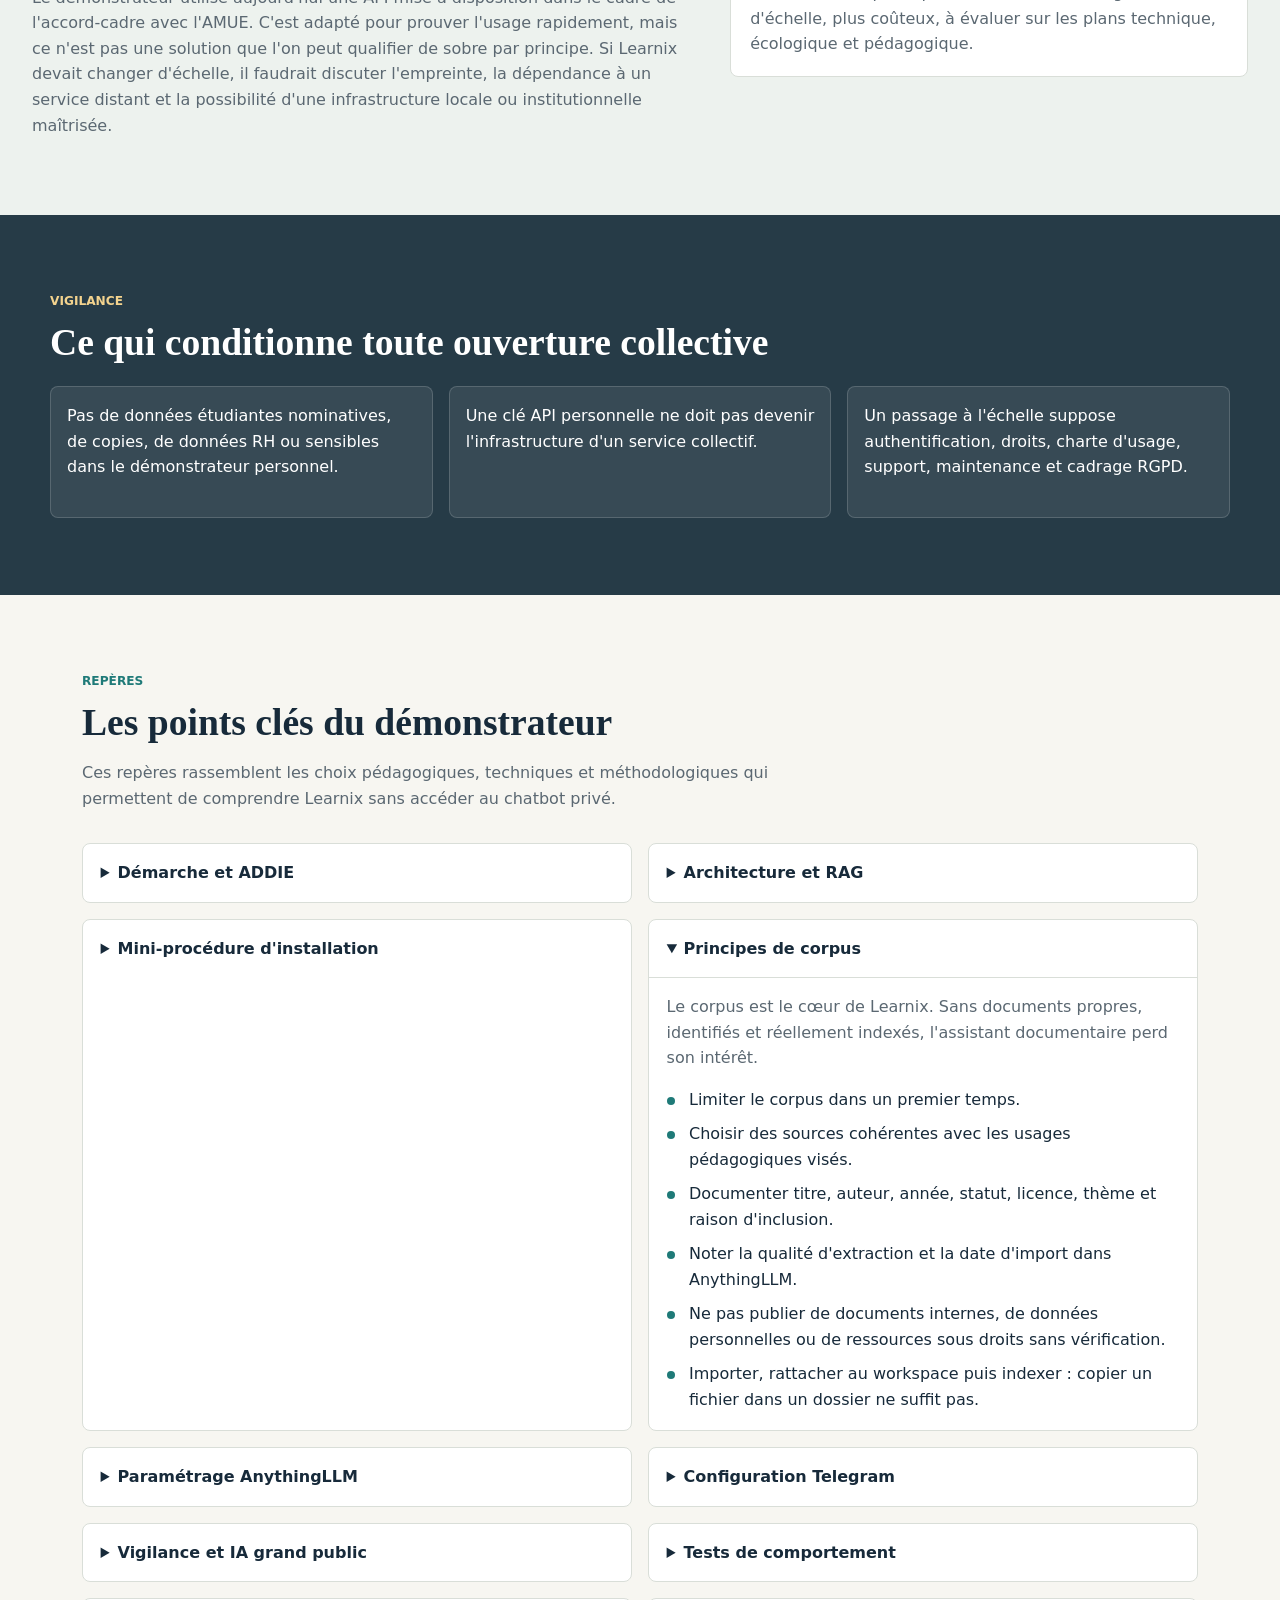
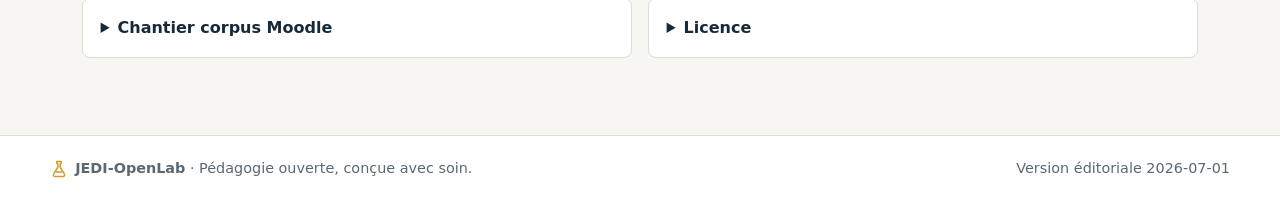
==== commit 6af63089: "Crédit : Claude en co-auteur (assistance IA) Reconnaissance de l'assistance de l'IA (Claude) dans la" ====
--- a/index.html
+++ b/index.html
@@ -113,7 +113,7 @@
         </div>
         <figure class="architecture-visual" aria-labelledby="architecture-title">
           <img src="assets/img/learnix-architecture.svg?v=2026-06-16.8" alt="Schéma de l'architecture Learnix : utilisateur, Telegram, AnythingLLM, corpus, modèle mistral-small-4-119b, réponse.">
-          <figcaption id="architecture-title">Architecture de principe du démonstrateur Learnix — état Phase 0</figcaption>
+          <figcaption id="architecture-title">Architecture de principe du démonstrateur Learnix, état Phase 0</figcaption>
           <button class="figure-action" type="button" data-open-architecture>
             Agrandir le schéma
           </button>
@@ -294,7 +294,7 @@
           <h3>Un corpus scellé : rien n'y entre sans validation</h3>
           <p>
             Le corpus est fermé par conception. Dans la version actuelle du démonstrateur, vous pouvez envoyer un
-            fichier via Telegram et Learnix l'analysera le temps de l'échange — mais ce document n'est
+            fichier via Telegram et Learnix l'analysera le temps de l'échange, mais ce document n'est
             <strong>jamais ajouté au corpus documentaire, ni conservé en mémoire</strong>. Aucune donnée nouvelle ne
             peut être injectée dans le corpus sans l'intervention d'un <strong>administrateur fonctionnel</strong> :
             l'import, le rattachement au workspace et l'indexation restent des gestes maîtrisés et tracés.
@@ -399,7 +399,7 @@
           </p>
           <p>
             Vous pouvez aussi y envoyer un fichier : Learnix l'analyse le temps de l'échange, mais
-            <strong>ne l'ajoute pas au corpus et ne le conserve pas</strong> — voir
+            <strong>ne l'ajoute pas au corpus et ne le conserve pas</strong>, voir
             <a href="#corpus">la maîtrise du corpus</a>.
           </p>
           <a class="text-link" href="#documentation-telegram">Lire la configuration Telegram</a>
@@ -474,13 +474,13 @@
           <p>
             La trajectoire de Learnix se lit sur un seul axe : l'élargissement progressif du public, du
             démonstrateur privé jusqu'à un éventuel service institutionnel. En parallèle, un chantier transverse
-            enrichit le corpus en y branchant Moodle — il ne déplace pas le curseur du public, il n'a donc pas
+            enrichit le corpus en y branchant Moodle, il ne déplace pas le curseur du public, il n'a donc pas
             de numéro de phase.
           </p>
         </div>
 
         <figure class="architecture-visual" aria-labelledby="roadmap-title">
-          <img src="assets/img/learnix-roadmap.svg?v=2026-06-16.8" alt="Feuille de route Learnix : quatre phases d'élargissement du public — Phase 0 démonstrateur privé (atteinte), Phase 1 pilote interne, Phase 2 bêta enseignants, Phase 3 service institutionnel — et, en parallèle, un chantier transverse corpus Moodle en cours qui alimente le corpus indexé.">
+          <img src="assets/img/learnix-roadmap.svg?v=2026-06-16.8" alt="Feuille de route Learnix : quatre phases d'élargissement du public, Phase 0 démonstrateur privé (atteinte), Phase 1 pilote interne, Phase 2 bêta enseignants, Phase 3 service institutionnel, et, en parallèle, un chantier transverse corpus Moodle en cours qui alimente le corpus indexé.">
           <figcaption id="roadmap-title">Quatre phases d'audience, et un chantier corpus Moodle mené en parallèle</figcaption>
           <button class="figure-action" type="button" data-open-roadmap>Agrandir le schéma</button>
         </figure>
@@ -488,25 +488,25 @@
         <ol class="timeline">
           <li>
             <span class="phase-chip is-done">Atteinte</span>
-            <strong>Phase 0 — Démonstrateur personnel privé</strong>
+            <strong>Phase 0 : Démonstrateur personnel privé</strong>
             <span>Prouver la faisabilité pour un seul utilisateur : corpus maîtrisé, RAG, refus hors corpus, bot privé.</span>
             <span class="phase-crit">Franchie : le démonstrateur fonctionne en usage personnel.</span>
           </li>
           <li>
             <span class="phase-chip is-todo">À venir</span>
-            <strong>Phase 1 — Pilote interne</strong>
+            <strong>Phase 1 : Pilote interne</strong>
             <span>Tester l'intérêt avec une équipe restreinte au centre d'innovation pédagogique.</span>
             <span class="phase-crit">Condition : un corpus gouverné et des critères d'évaluation explicites.</span>
           </li>
           <li>
             <span class="phase-chip is-todo">À venir</span>
-            <strong>Phase 2 — Bêta enseignants</strong>
+            <strong>Phase 2 : Bêta enseignants</strong>
             <span>Éprouver des usages réels avec des enseignants volontaires et accompagnés.</span>
             <span class="phase-crit">Condition : charte d'usage, authentification, support et recueil de retours.</span>
           </li>
           <li>
             <span class="phase-chip is-todo">À venir</span>
-            <strong>Phase 3 — Service institutionnel</strong>
+            <strong>Phase 3 : Service institutionnel</strong>
             <span>Envisager une ouverture large, uniquement si la gouvernance suit.</span>
             <span class="phase-crit">Condition : infrastructure, gouvernance documentaire, cadrage RGPD, validation DSI.</span>
           </li>
@@ -514,7 +514,7 @@
 
         <article class="capacity-card">
           <span class="phase-chip is-current">En cours</span>
-          <h3>Chantier transverse — Corpus Moodle</h3>
+          <h3>Chantier transverse : Corpus Moodle</h3>
           <p>
             Brancher Moodle comme source documentaire pour enrichir le corpus de Learnix. Ce chantier se mène
             <strong>en parallèle</strong> des phases et alimente le <a href="#corpus">corpus indexé</a>.
@@ -543,14 +543,14 @@
           <p>
             Le corpus de Learnix se nourrira de deux sources complémentaires. D'un côté un <strong>corpus manuel</strong>,
             que l'on alimente document par document. De l'autre un <strong>corpus Moodle</strong>, dont les contenus
-            pédagogiques sont extraits automatiquement — par exemple chaque nuit — via les web services REST de Moodle,
+            pédagogiques sont extraits automatiquement, par exemple chaque nuit, via les web services REST de Moodle,
             en lecture seule et après validation. On n'importe jamais la base Moodle : on en extrait un corpus filtré,
             structuré et sans données personnelles, qui rejoint le <a href="#corpus">corpus indexé</a>.
           </p>
         </div>
 
         <figure class="architecture-visual" aria-labelledby="corpus-schema-title">
-          <img src="assets/img/learnix-architecture-corpus.svg?v=2026-06-16.8" alt="Architecture du corpus Learnix : à gauche, deux sources — un corpus manuel (PDF, DOCX, pages web ajoutés à la main) et Moodle (cours, Pages, Étiquettes, ressources Fichier) ; au centre, un script d'extraction interroge Moodle via les web services REST, déclenché chaque nuit, puis une étape de validation humaine sans données personnelles ; à droite, les deux sources sont importées et indexées dans AnythingLLM (workspace Learnix), et Learnix répond à partir du corpus.">
+          <img src="assets/img/learnix-architecture-corpus.svg?v=2026-06-16.8" alt="Architecture du corpus Learnix : à gauche, deux sources, un corpus manuel (PDF, DOCX, pages web ajoutés à la main) et Moodle (cours, Pages, Étiquettes, ressources Fichier) ; au centre, un script d'extraction interroge Moodle via les web services REST, déclenché chaque nuit, puis une étape de validation humaine sans données personnelles ; à droite, les deux sources sont importées et indexées dans AnythingLLM (workspace Learnix), et Learnix répond à partir du corpus.">
           <figcaption id="corpus-schema-title">Deux sources, un corpus indexé : ajout manuel et synchronisation Moodle par web services REST</figcaption>
           <button class="figure-action" type="button" data-open-corpus>Agrandir le schéma</button>
         </figure>
@@ -799,7 +799,7 @@
               <p>
                 Learnix est une ressource éducative libre (REL) au sens de la Recommandation UNESCO de
                 2019. Sauf mention contraire, les contenus originaux sont placés sous licence Creative
-                Commons Attribution 4.0 International — CC BY 4.0. Les contenus tiers conservent leurs
+                Commons Attribution 4.0 International, CC BY 4.0. Les contenus tiers conservent leurs
                 droits et licences propres. Voir le site principal de
                 <a href="https://jedi-openlab.github.io/jedi/" target="_blank" rel="noopener noreferrer">JEDI-OpenLab</a>
                 pour plus d'informations.
